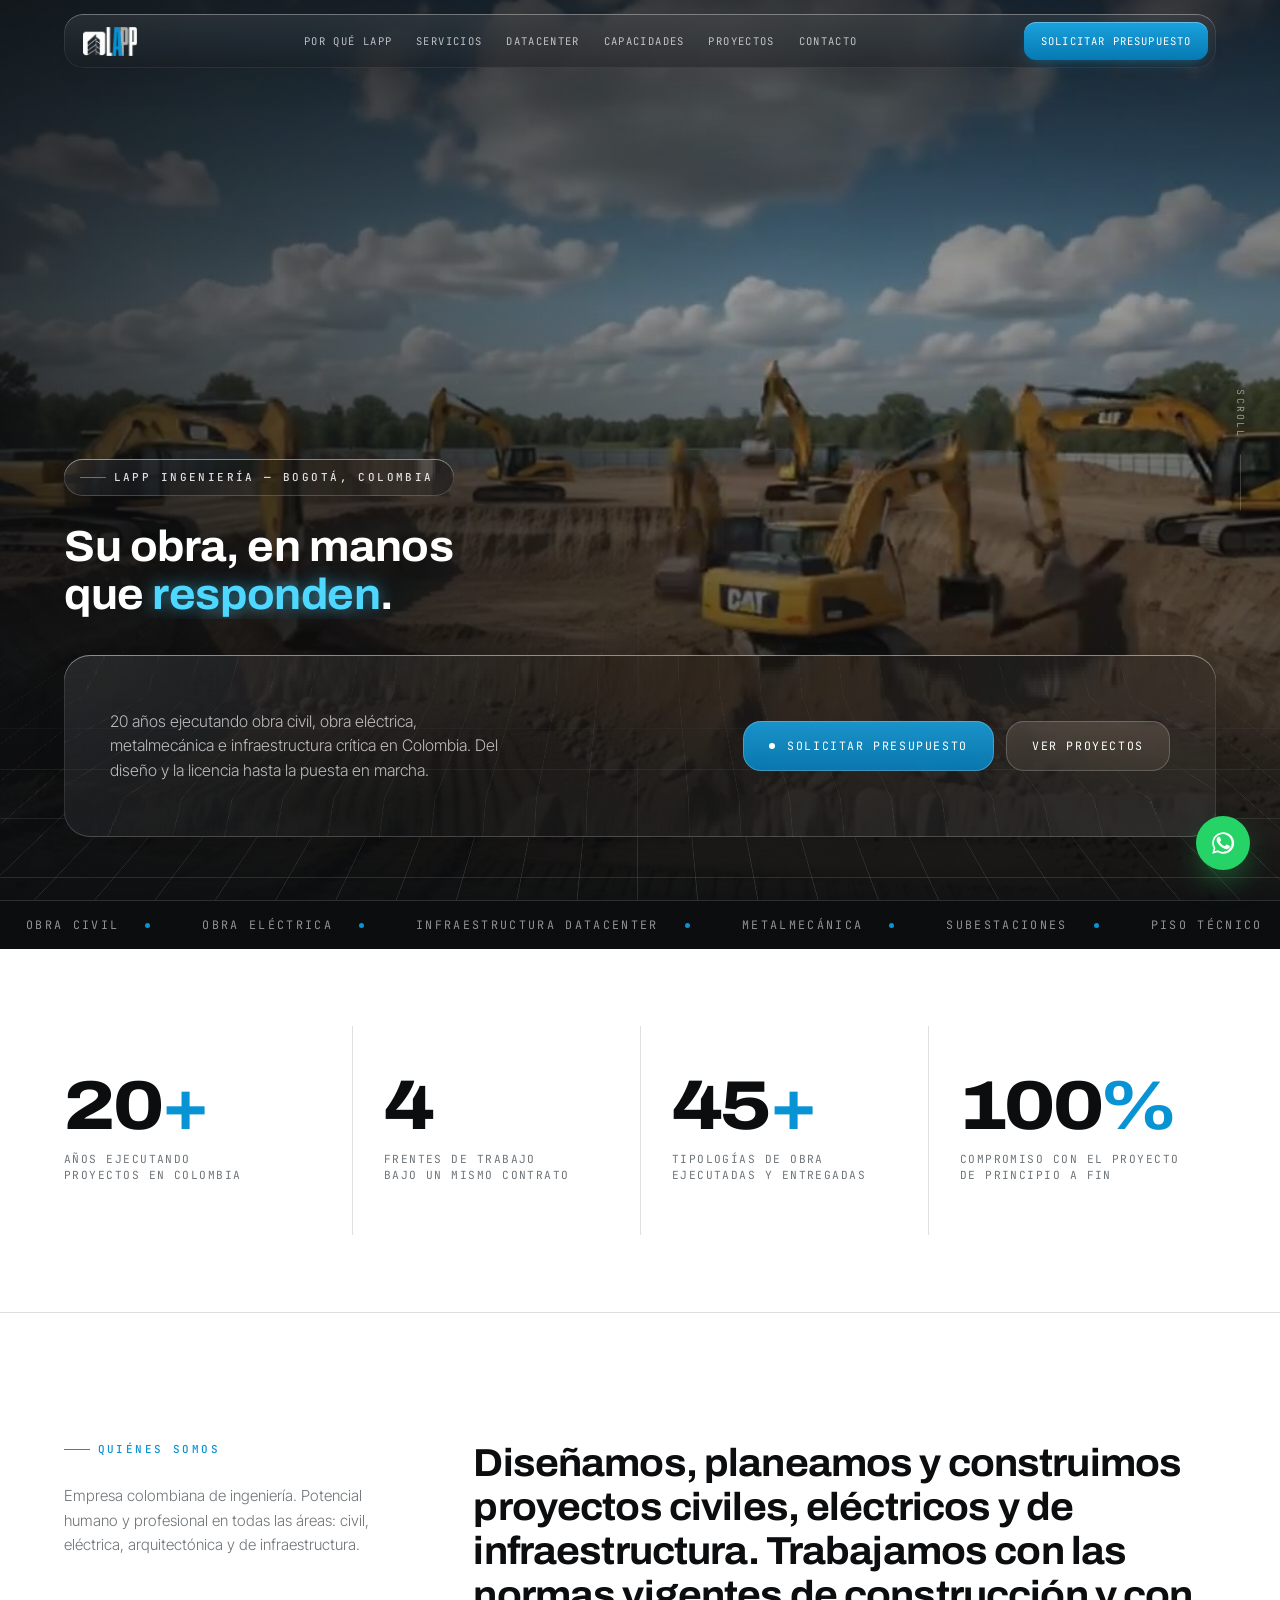
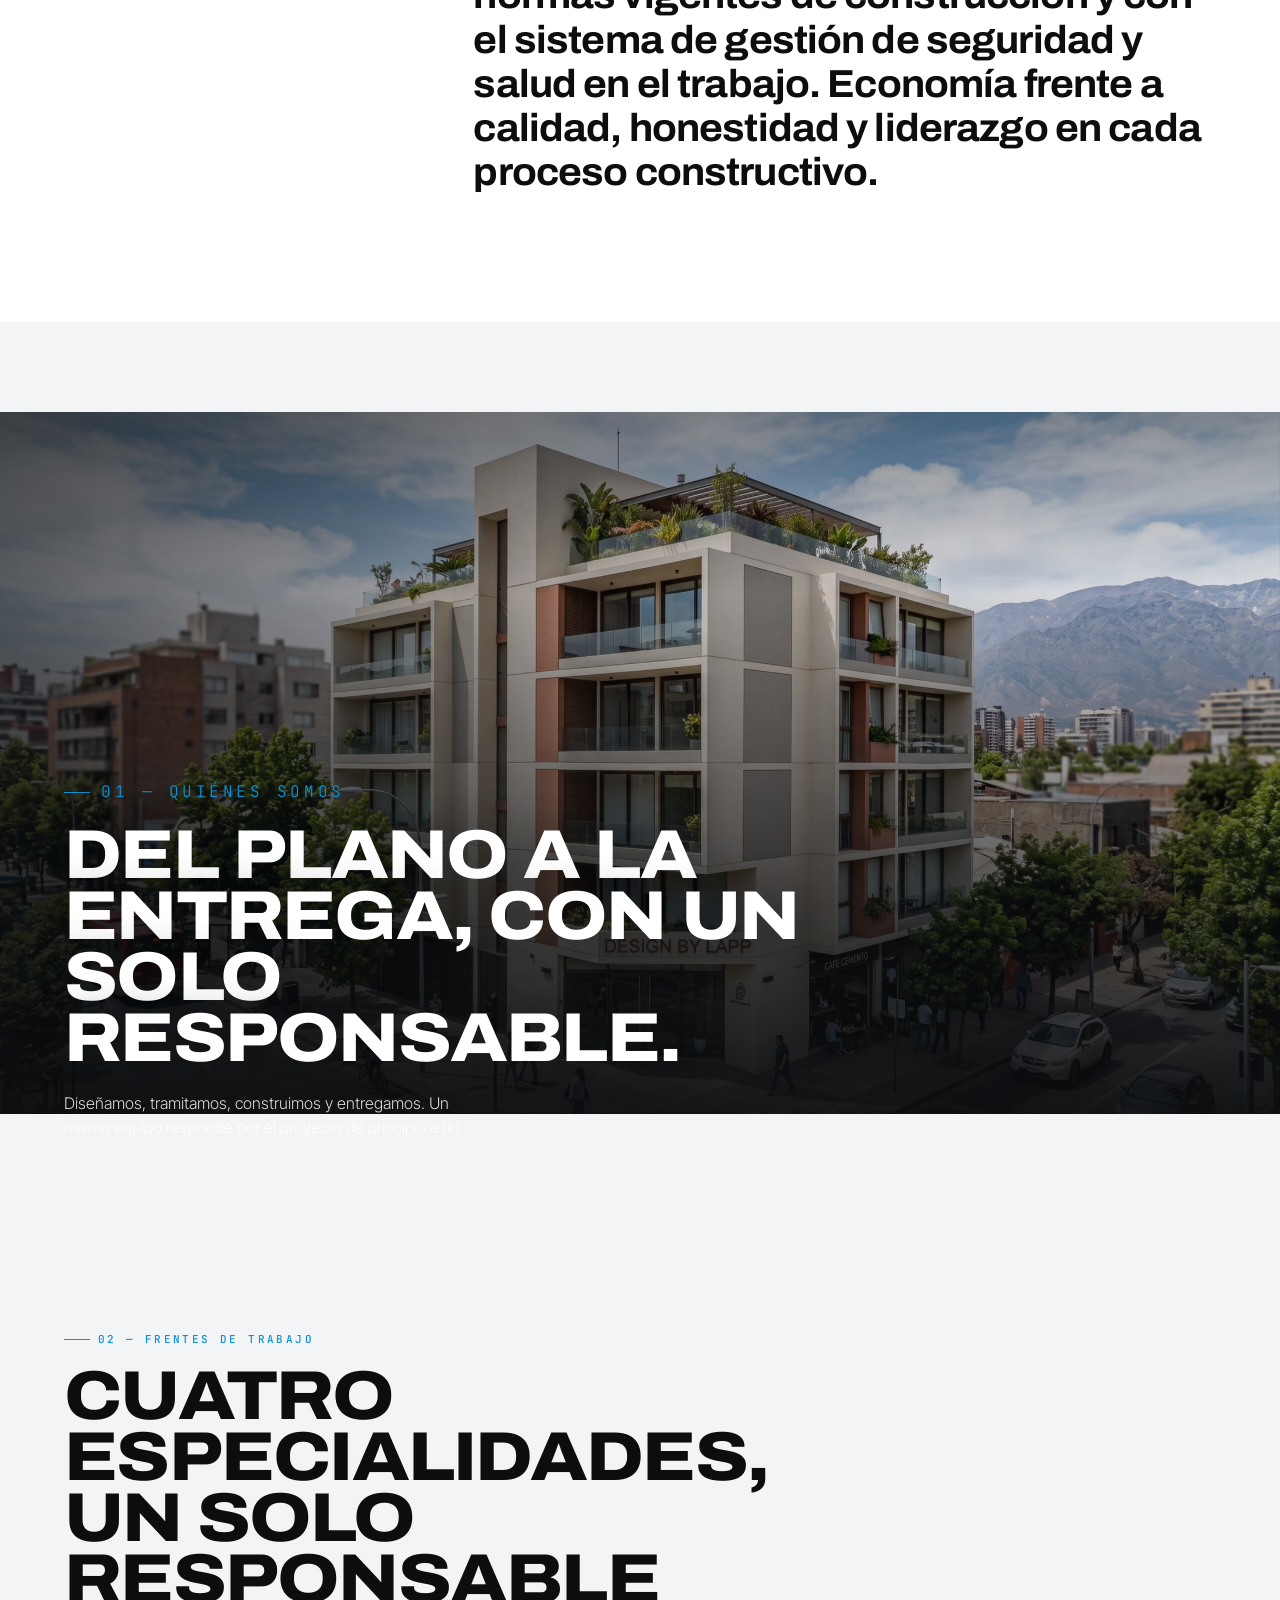
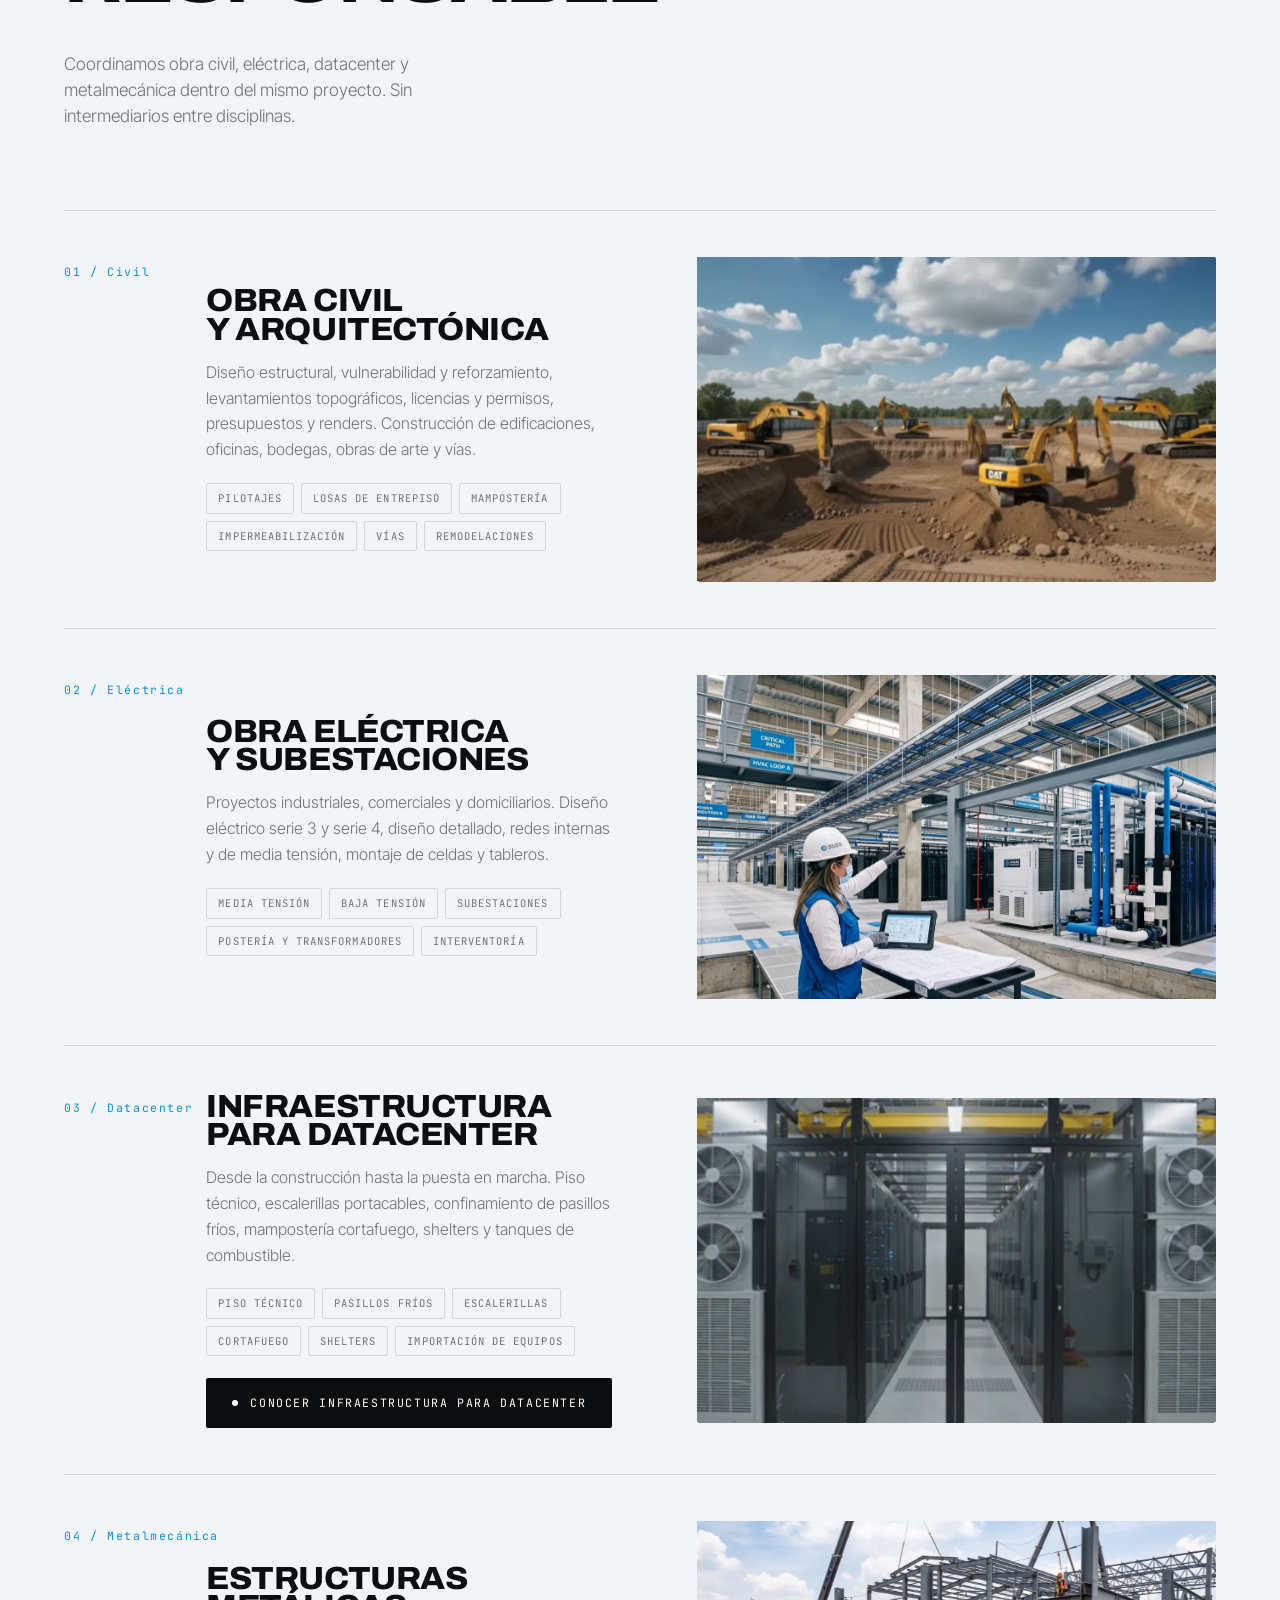
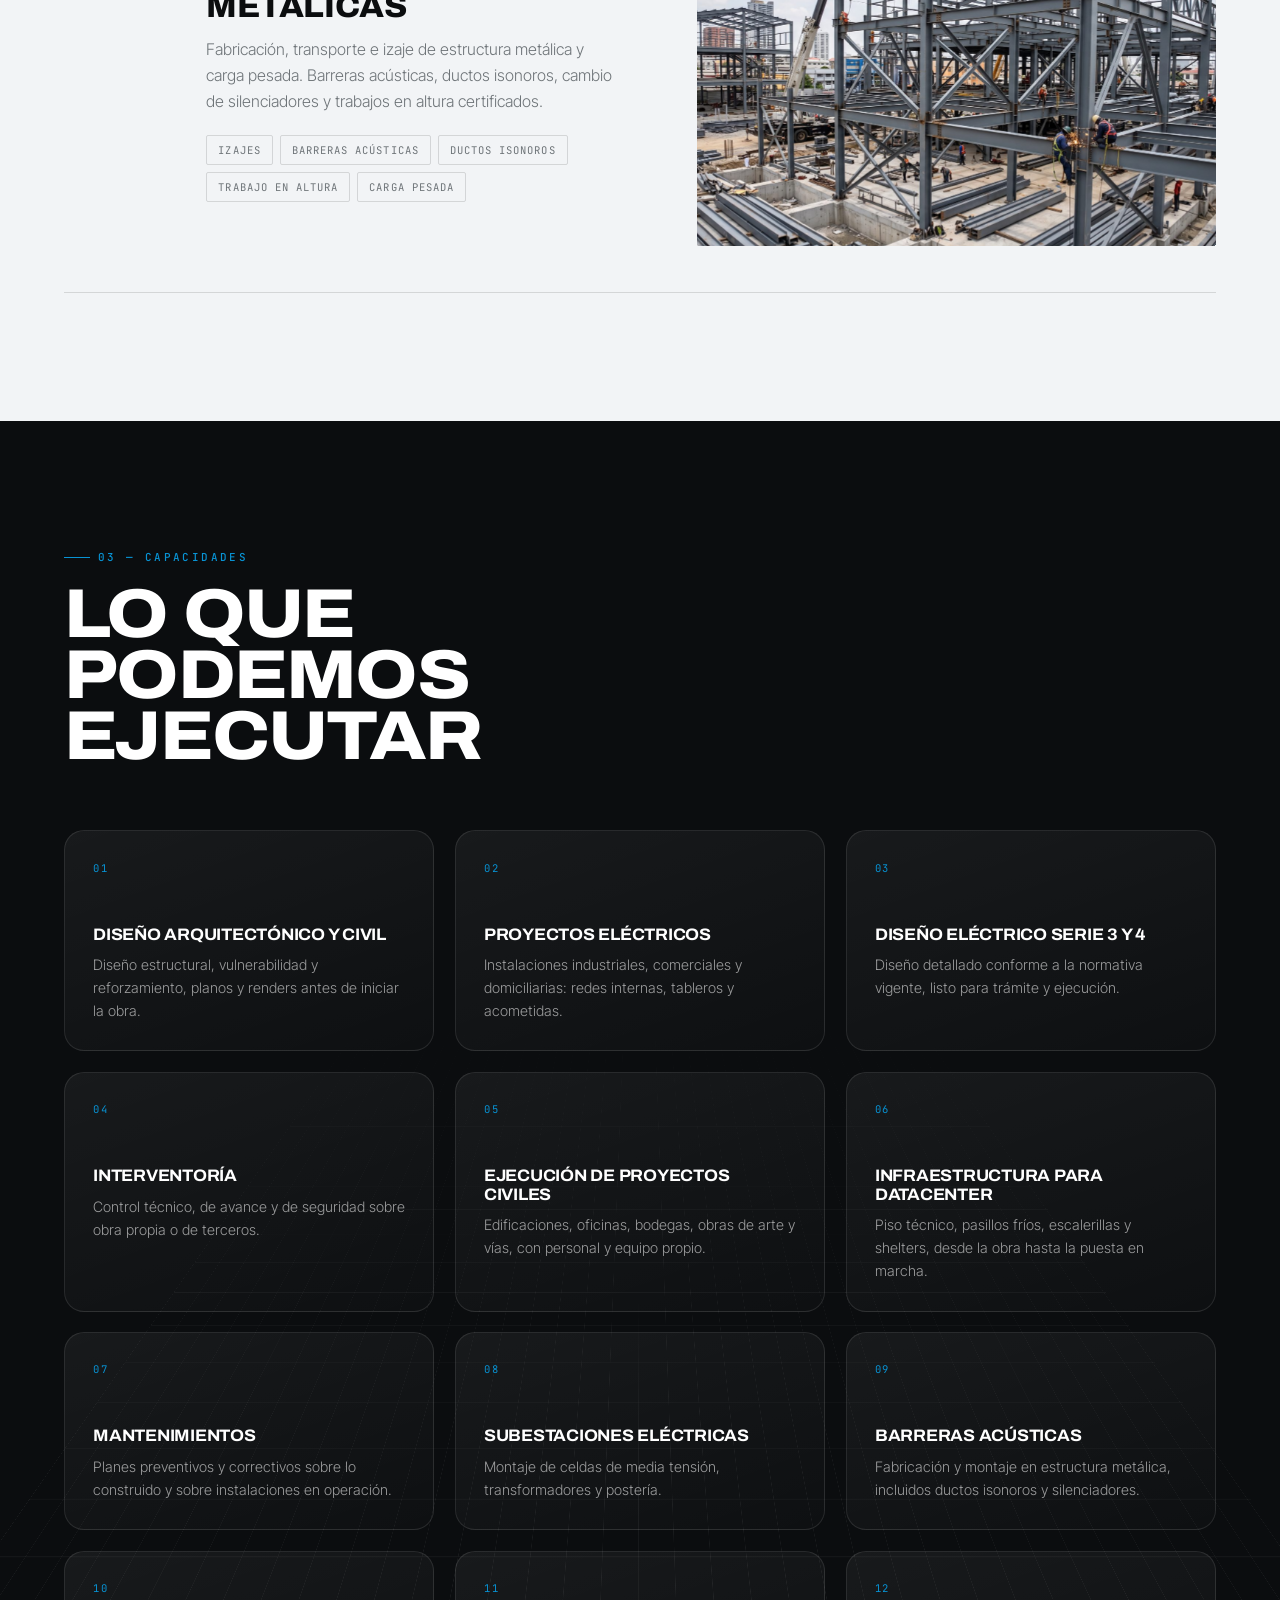
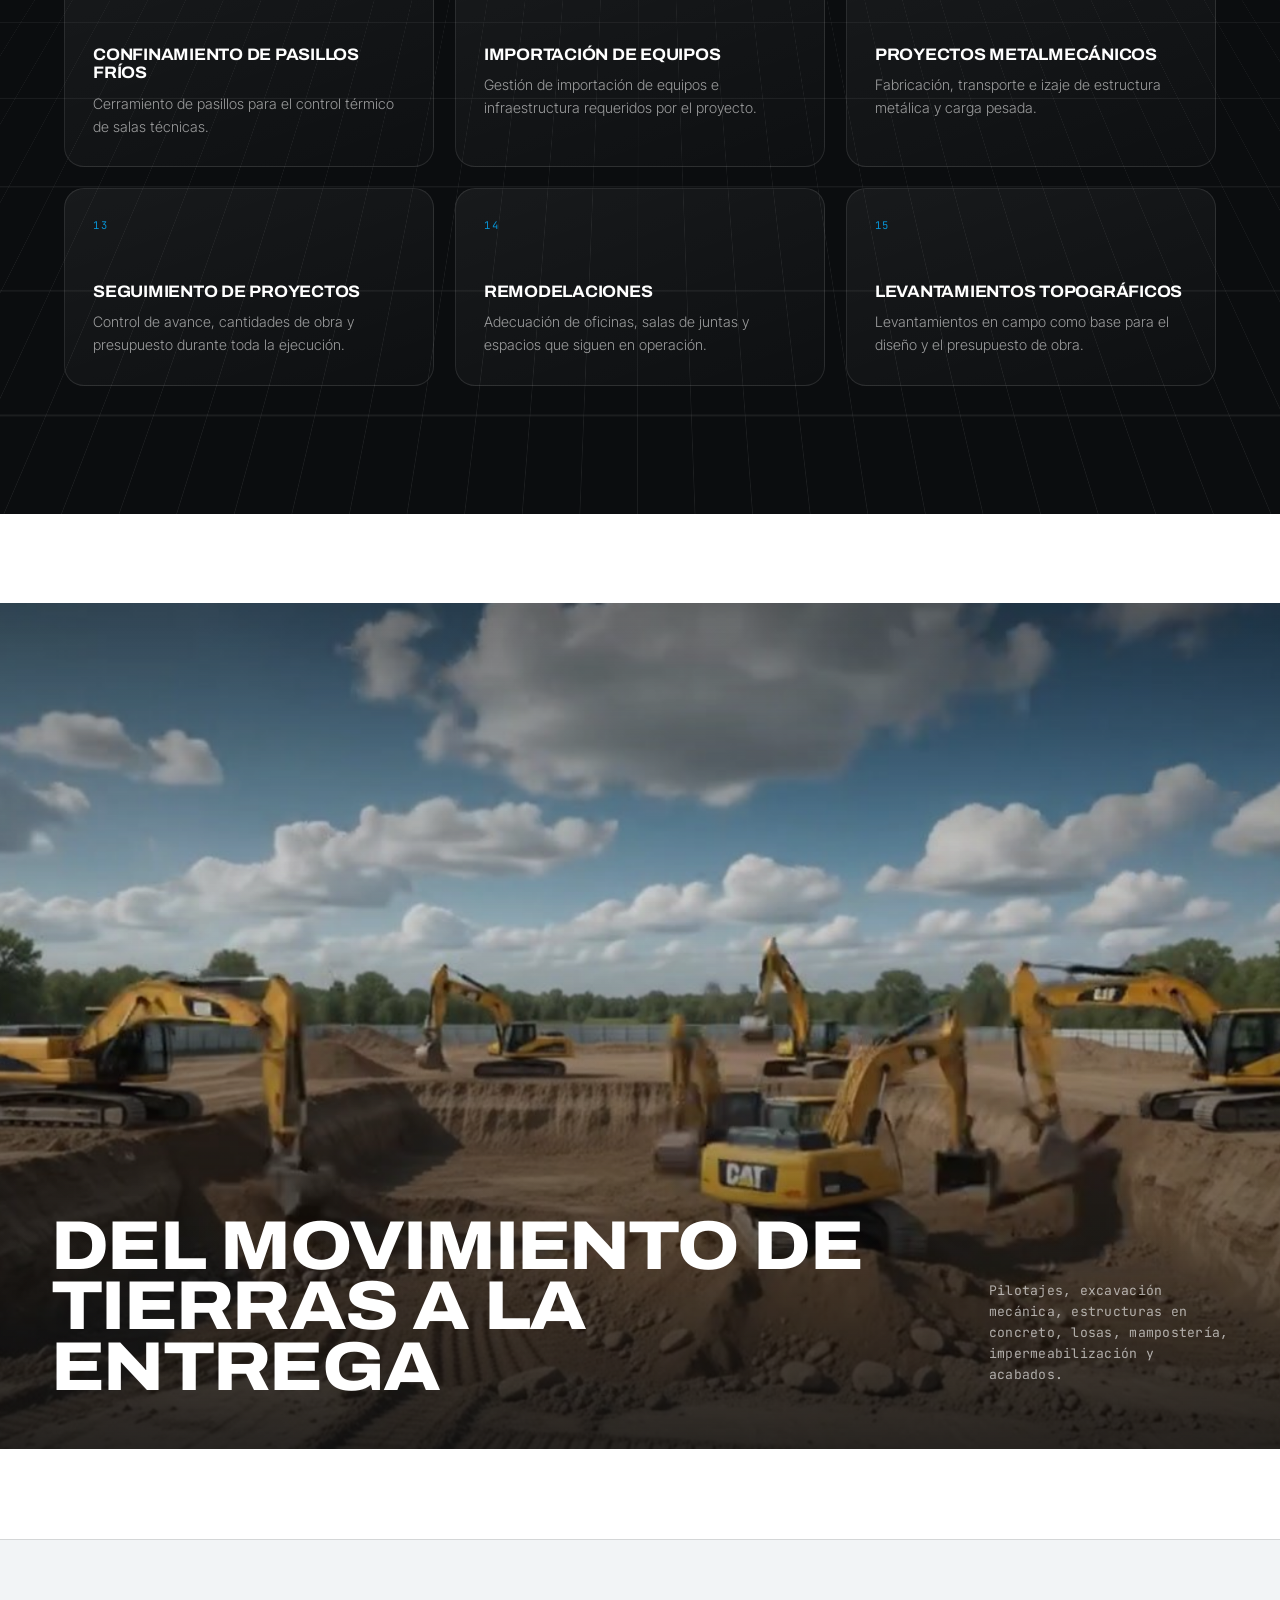
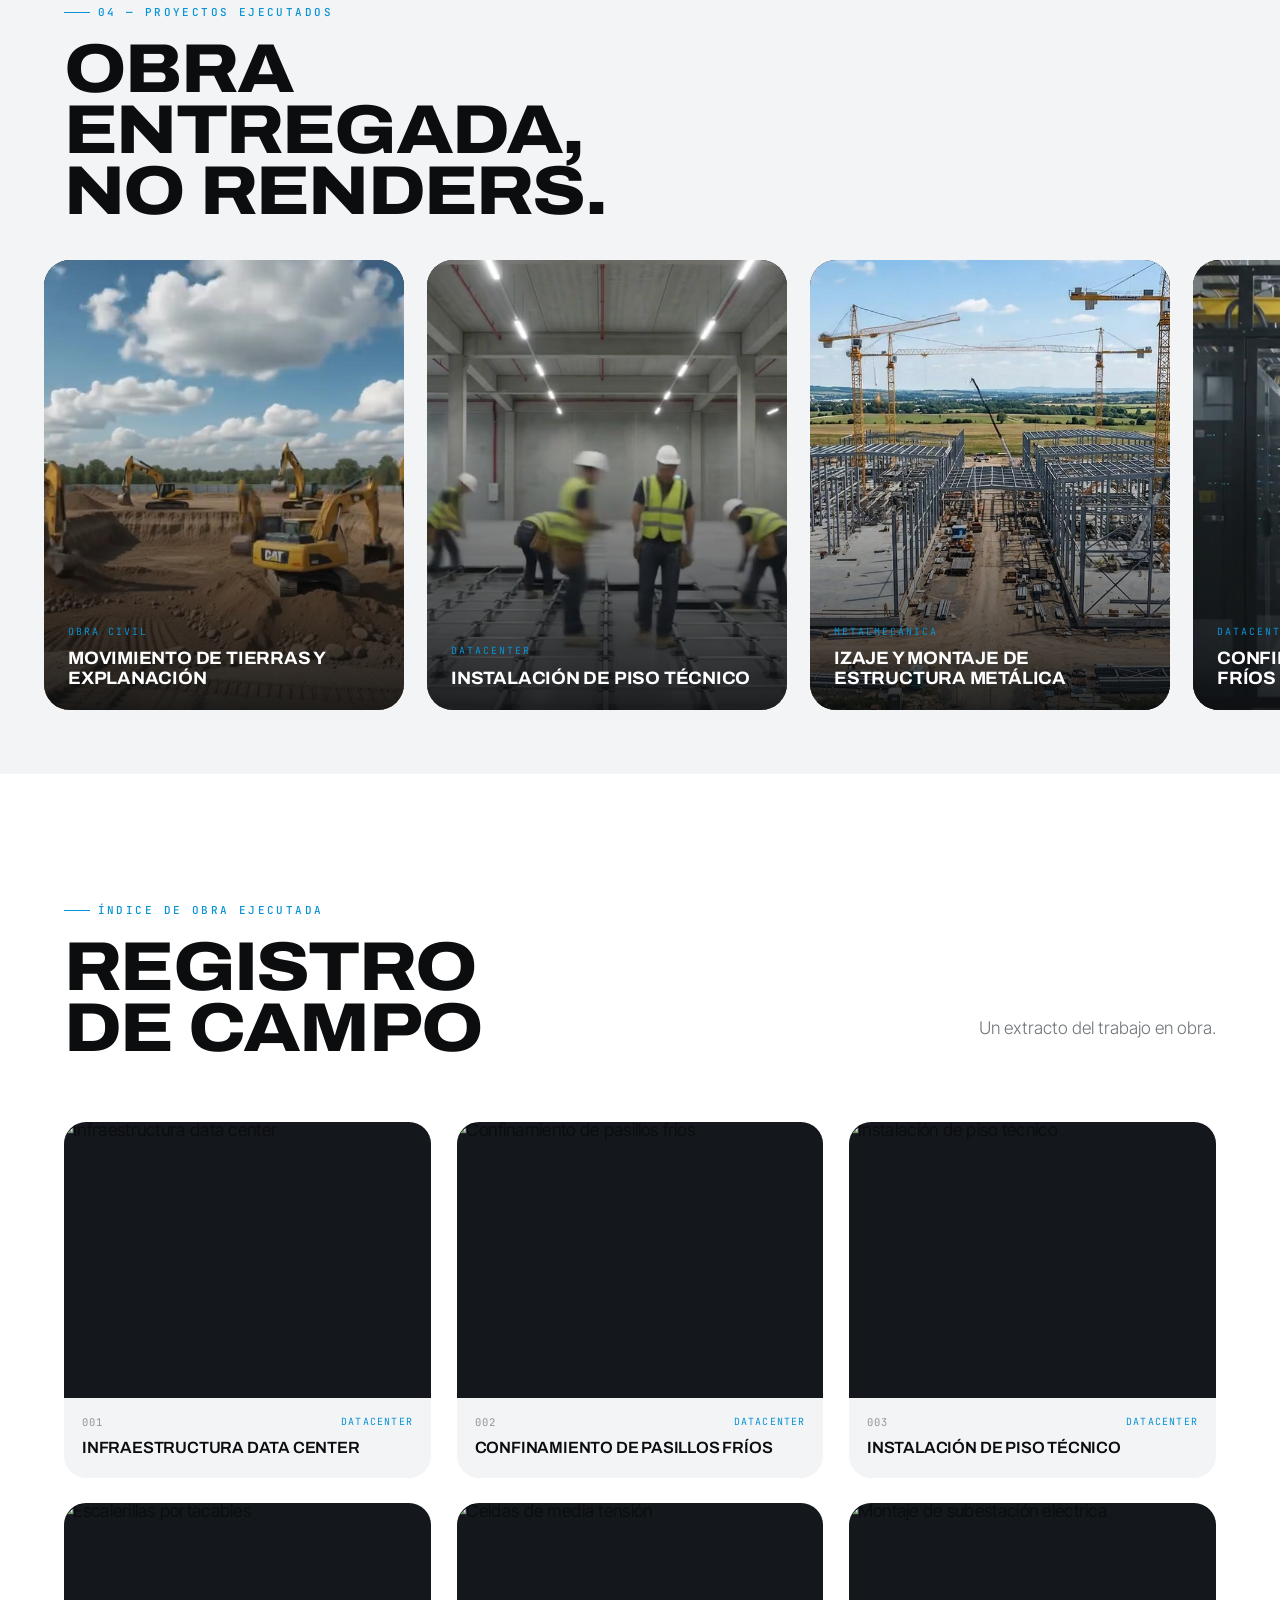
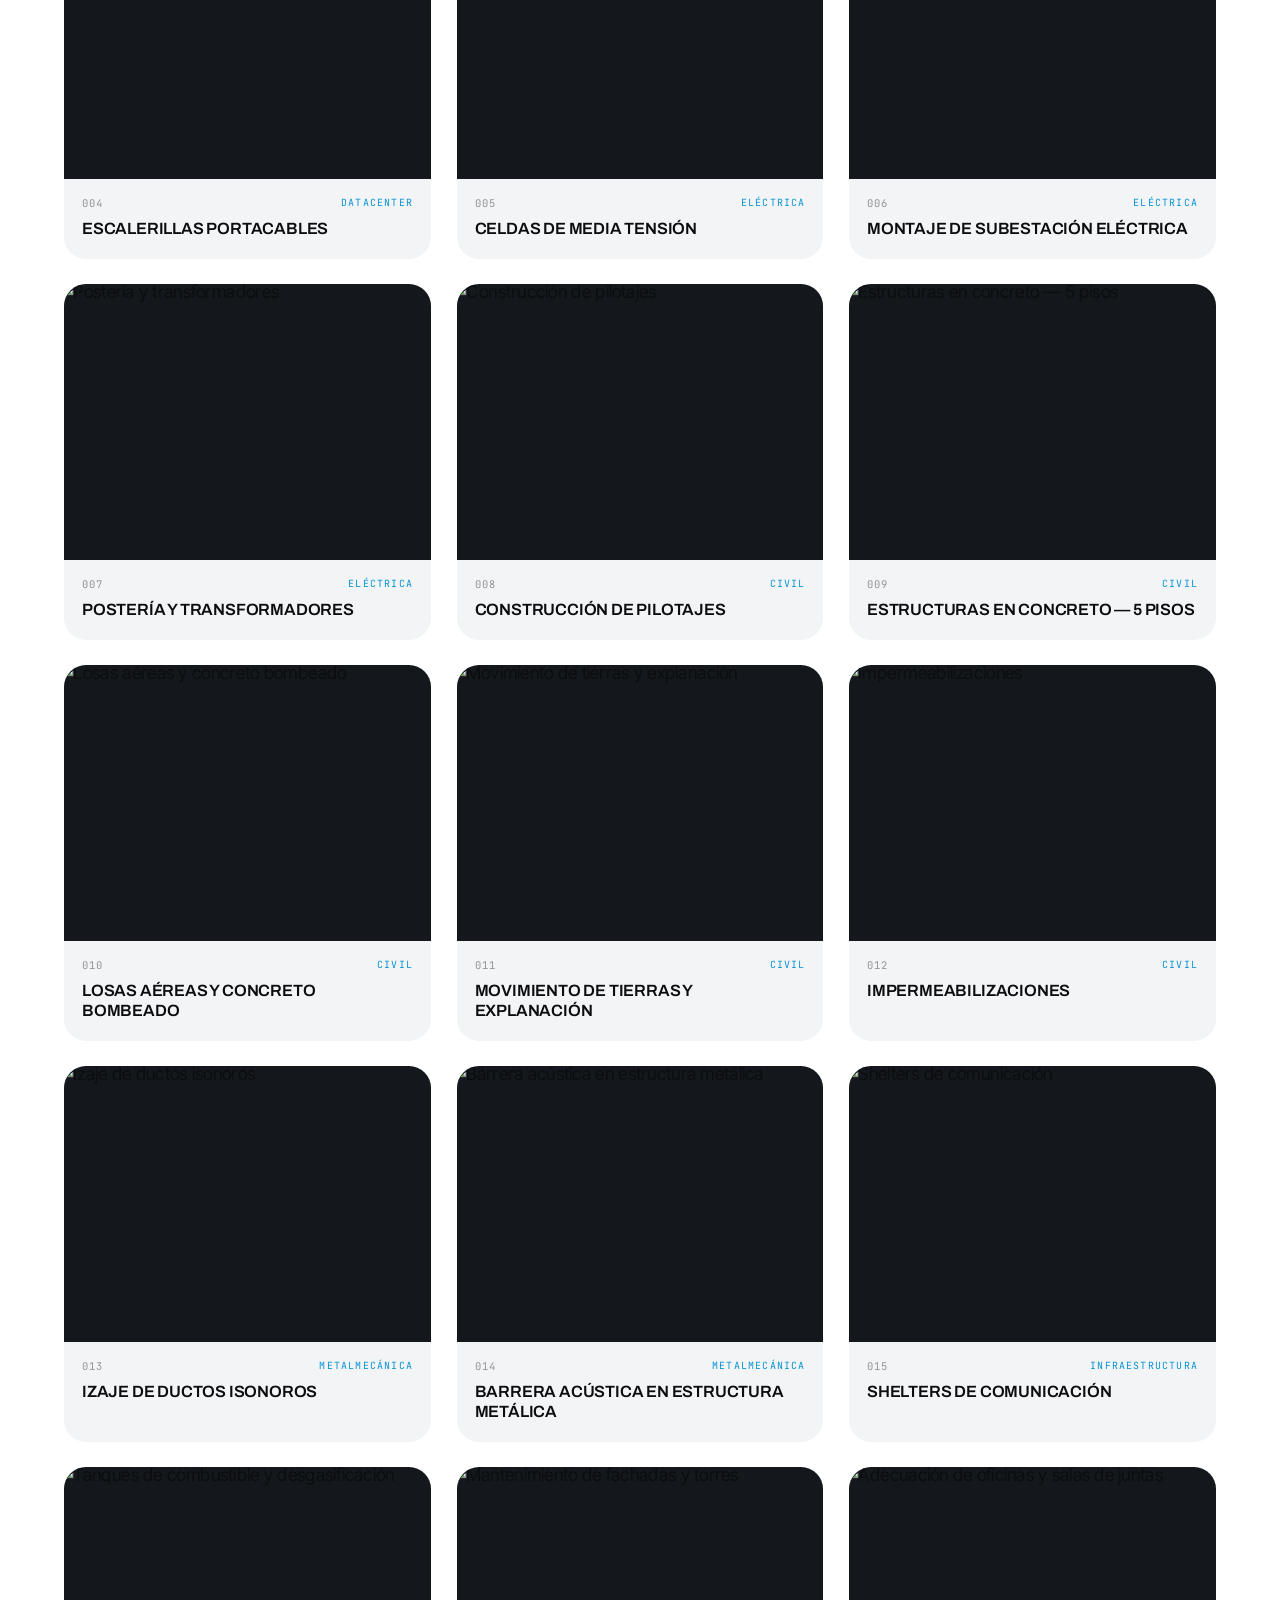
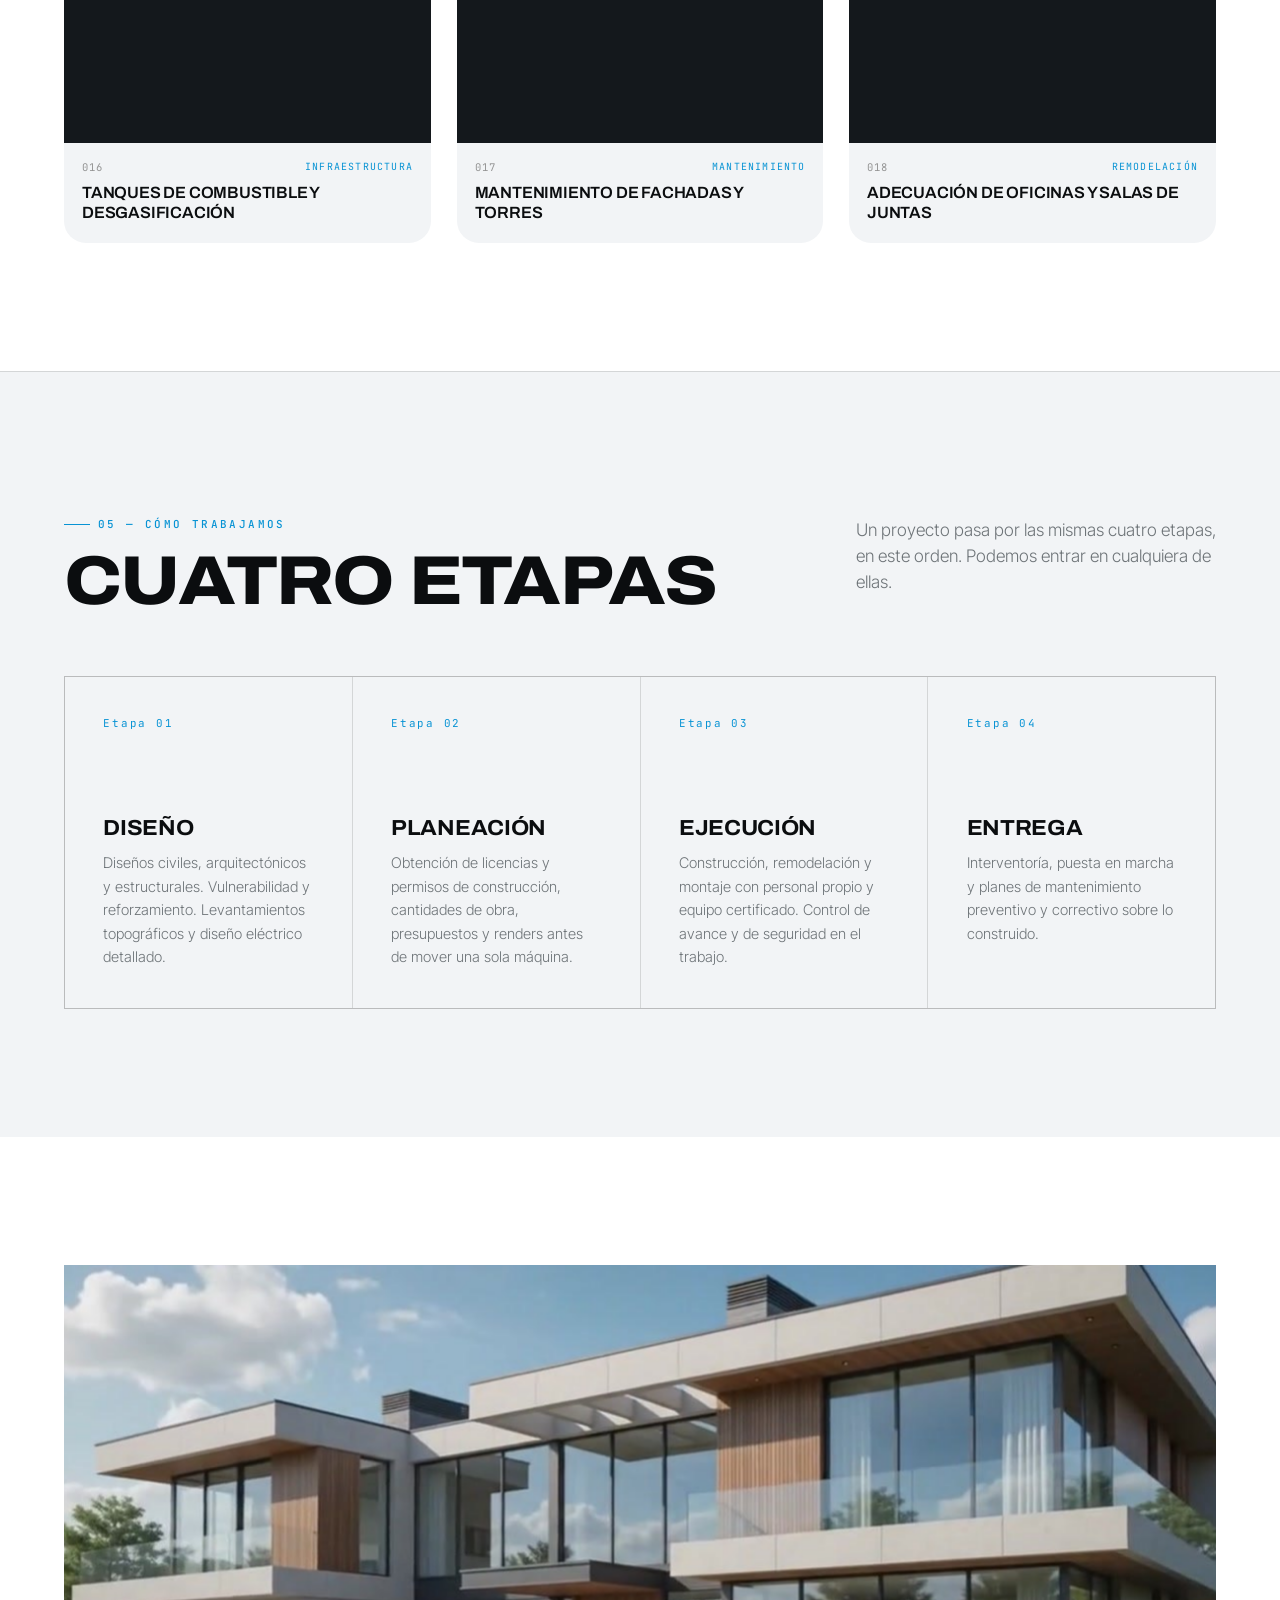
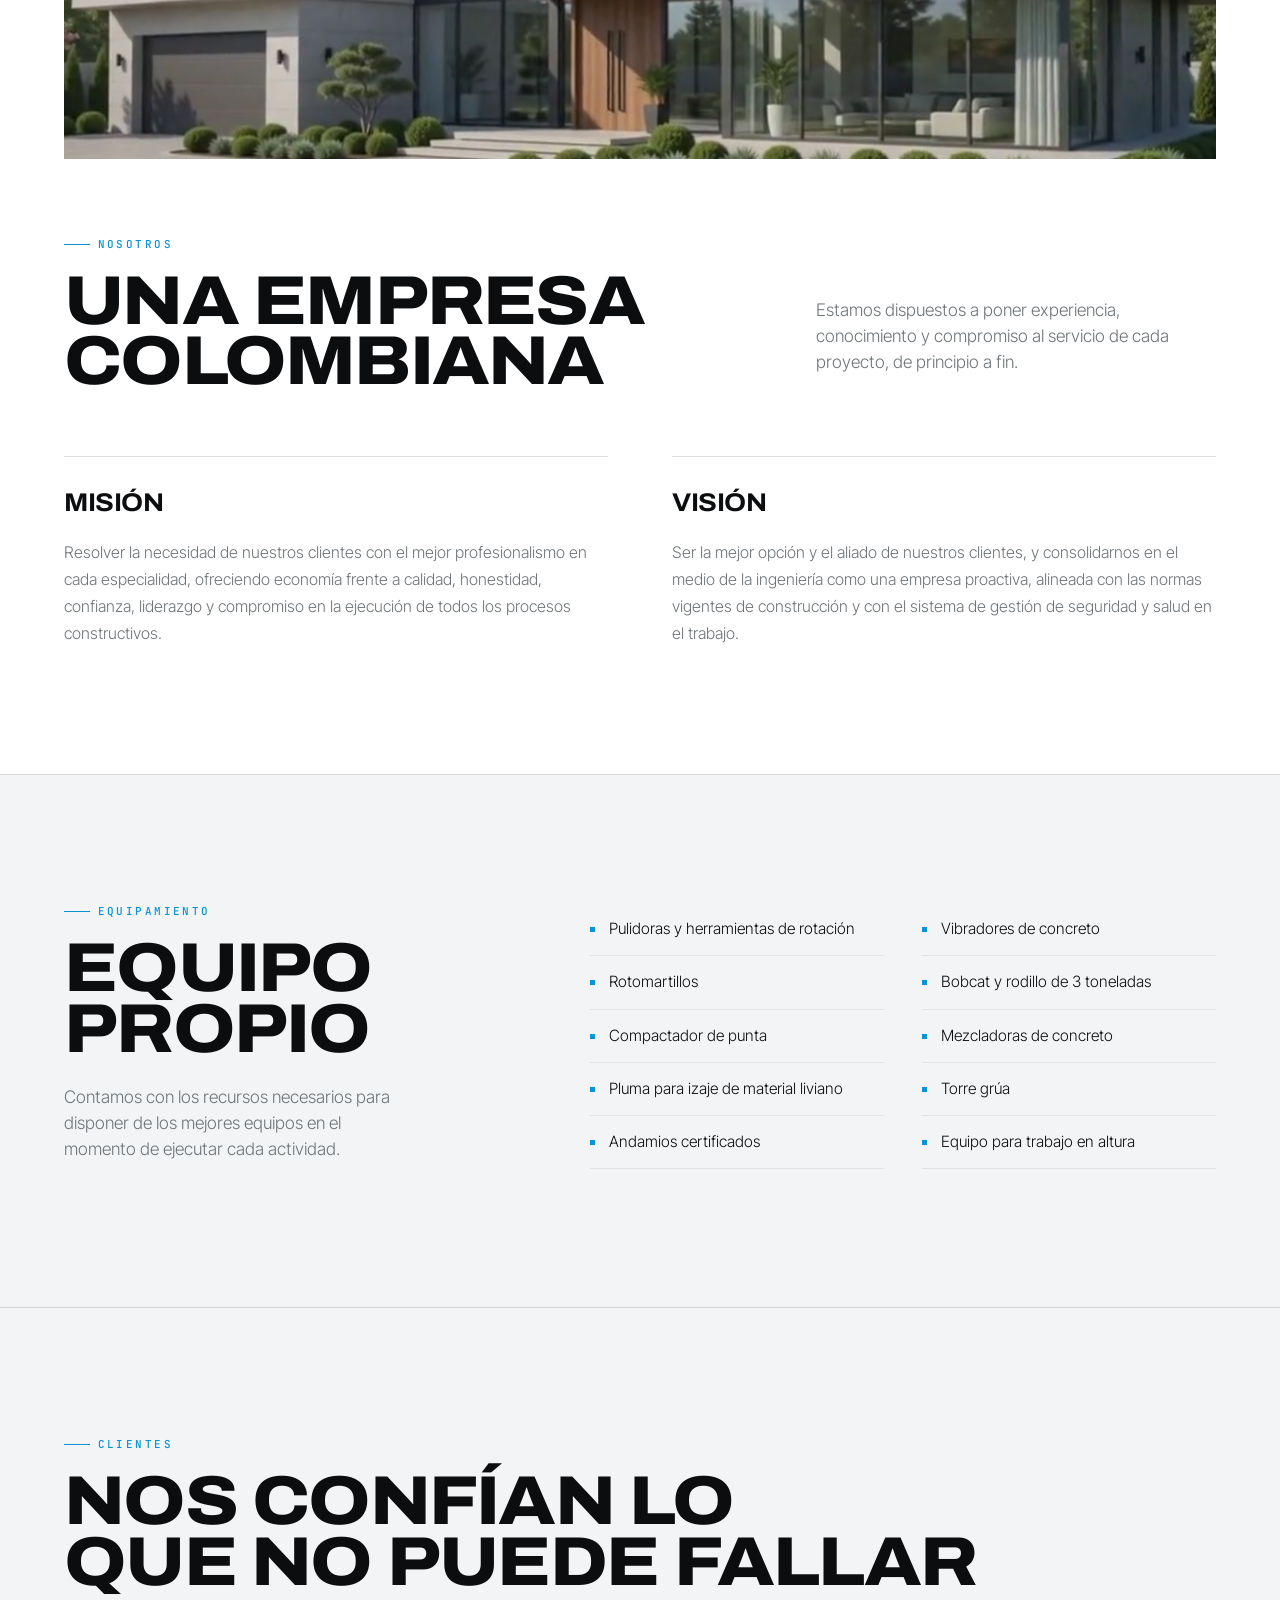
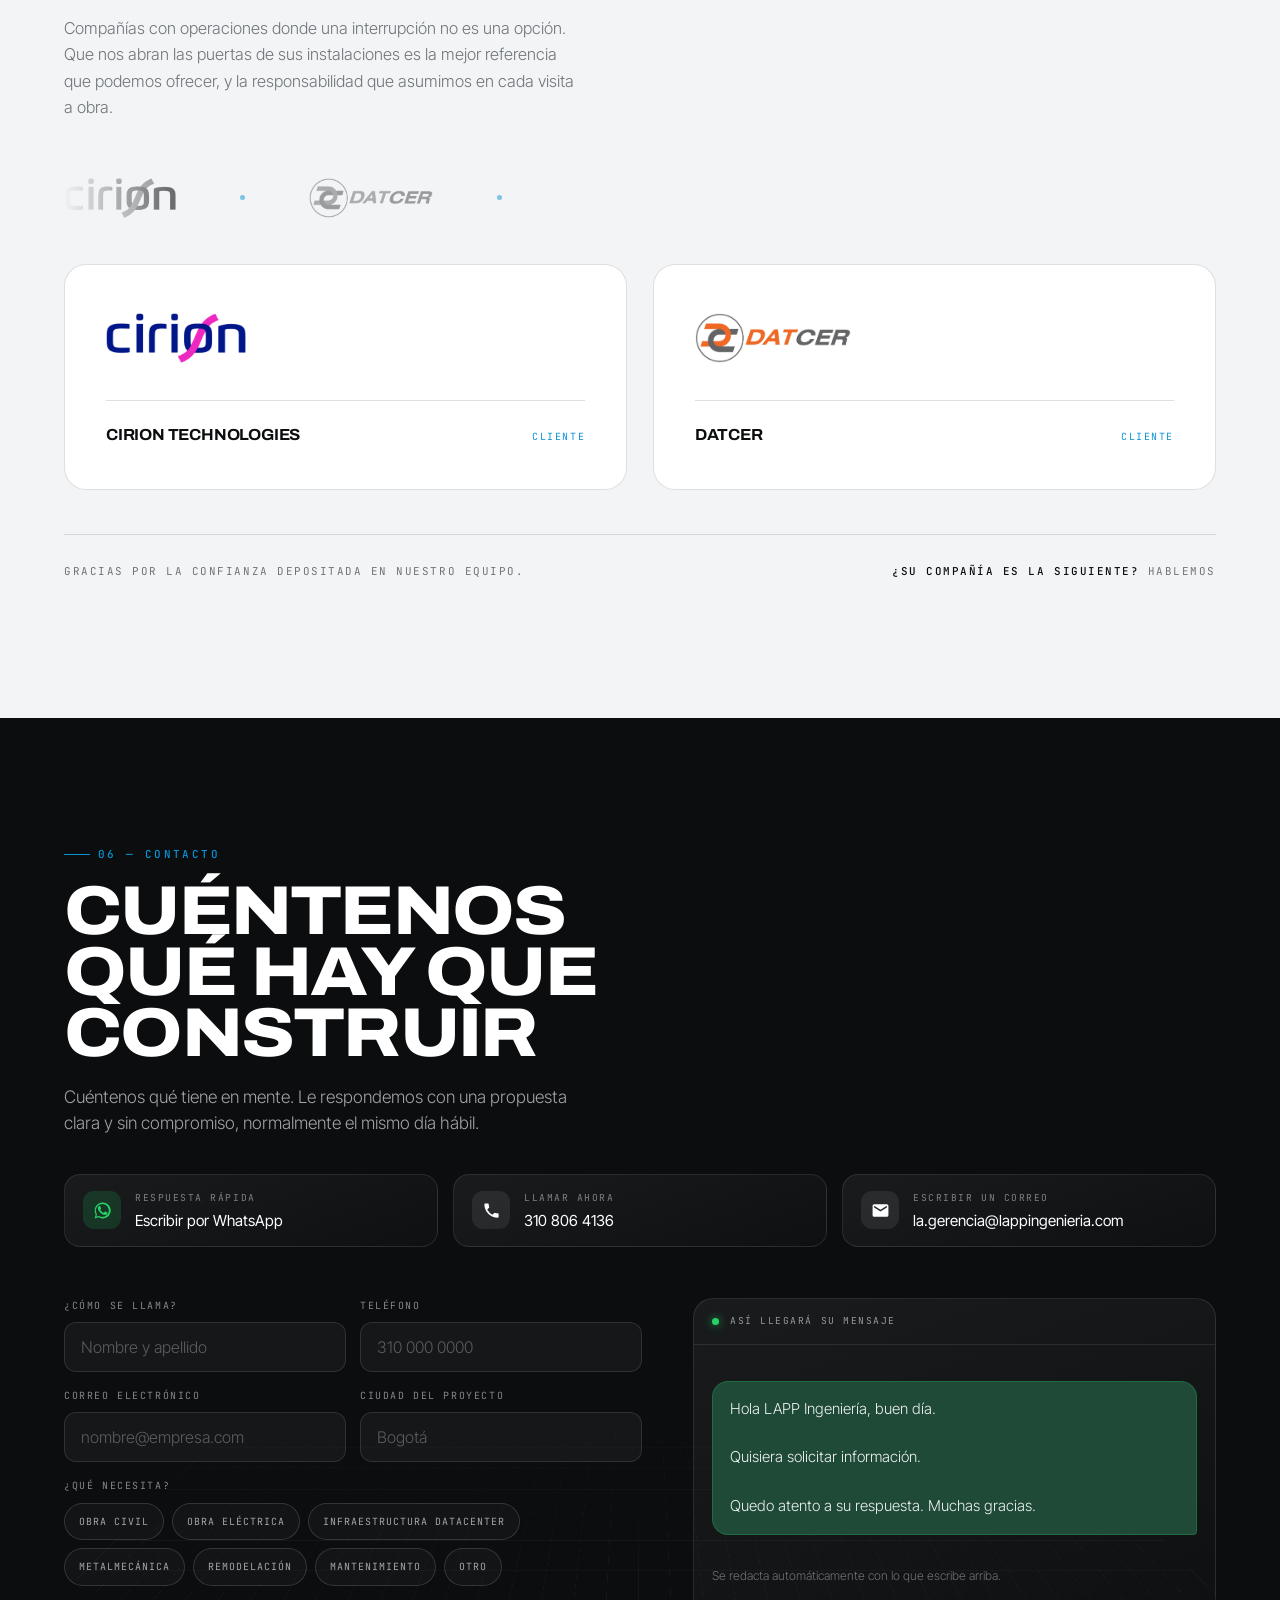
==== index.html @ 58ea36dc "Sitio web LAPP Ingenieria: home, servicios, datacenter, por-que-escogernos y brochure" ====
﻿<!DOCTYPE html>
<html lang="es-CO">
<head>
<meta charset="UTF-8">
<meta name="viewport" content="width=device-width, initial-scale=1.0, viewport-fit=cover">
<title>LAPP Ingeniería — Obra civil, eléctrica e infraestructura para datacenter | Bogotá</title>
<meta name="description" content="20 años ejecutando proyectos de ingeniería civil, eléctrica, metalmecánica e infraestructura para datacenter en Colombia. Del diseño y la licencia hasta la puesta en marcha.">
<meta name="theme-color" content="#0B0D0F">
<meta name="author" content="LAPP Ingeniería S.A.S.">
<meta property="og:title" content="LAPP Ingeniería — Proyectos de ingeniería civil, eléctrica y datacenter">
<meta property="og:description" content="20 años ejecutando obra civil, obra eléctrica, metalmecánica e infraestructura crítica en Colombia. Del plano a la entrega, con un solo responsable.">
<meta property="og:type" content="website">
<meta property="og:locale" content="es_CO">
<meta property="og:image" content="assets/edificacion.jpg">
<meta name="twitter:card" content="summary_large_image">
<link rel="icon" href="assets/logo-lapp.png">
<link rel="apple-touch-icon" href="assets/logo-lapp.png">
<link rel="preconnect" href="https://fonts.googleapis.com">
<link rel="preconnect" href="https://fonts.gstatic.com" crossorigin>
<link href="https://fonts.googleapis.com/css2?family=Archivo:wdth,wght@62..125,400..900&family=Inter+Tight:wght@300;400;500;600&family=JetBrains+Mono:wght@400;500&display=swap" rel="stylesheet">
<link rel="stylesheet" href="assets/site.css">
</head>
<body class="no-js">

<!-- Filtros de refracción para el material Liquid Glass.
     Dos mapas de desplazamiento (uno por eje) doblan el fondo sólo en el borde:
     el centro queda sin distorsión, como el canto biselado de un vidrio real. -->
<svg class="lg-defs" aria-hidden="true" focusable="false" width="0" height="0">
  <defs>
    <filter id="lgLens" x="0%" y="0%" width="100%" height="100%" color-interpolation-filters="sRGB">
      <feImage preserveAspectRatio="none" result="mapX"
        href="data:image/svg+xml,%3Csvg xmlns='http://www.w3.org/2000/svg' width='600' height='200'%3E%3ClinearGradient id='x' x1='0' x2='1' y1='0' y2='0'%3E%3Cstop offset='0' stop-color='rgb(255,0,128)'/%3E%3Cstop offset='.07' stop-color='rgb(128,0,128)'/%3E%3Cstop offset='.93' stop-color='rgb(128,0,128)'/%3E%3Cstop offset='1' stop-color='rgb(0,0,128)'/%3E%3C/linearGradient%3E%3Crect width='600' height='200' fill='url(%23x)'/%3E%3C/svg%3E"/>
      <feImage preserveAspectRatio="none" result="mapY"
        href="data:image/svg+xml,%3Csvg xmlns='http://www.w3.org/2000/svg' width='600' height='200'%3E%3ClinearGradient id='y' x1='0' x2='0' y1='0' y2='1'%3E%3Cstop offset='0' stop-color='rgb(0,255,128)'/%3E%3Cstop offset='.22' stop-color='rgb(0,128,128)'/%3E%3Cstop offset='.78' stop-color='rgb(0,128,128)'/%3E%3Cstop offset='1' stop-color='rgb(0,0,128)'/%3E%3C/linearGradient%3E%3Crect width='600' height='200' fill='url(%23y)'/%3E%3C/svg%3E"/>
      <feDisplacementMap in="SourceGraphic" in2="mapX" scale="58" xChannelSelector="R" yChannelSelector="B" result="dx"/>
      <feDisplacementMap in="dx" in2="mapY" scale="58" xChannelSelector="B" yChannelSelector="G"/>
    </filter>
    <filter id="lgLensPill" x="0%" y="0%" width="100%" height="100%" color-interpolation-filters="sRGB">
      <feImage preserveAspectRatio="none" result="mapX"
        href="data:image/svg+xml,%3Csvg xmlns='http://www.w3.org/2000/svg' width='400' height='100'%3E%3ClinearGradient id='x' x1='0' x2='1' y1='0' y2='0'%3E%3Cstop offset='0' stop-color='rgb(255,0,128)'/%3E%3Cstop offset='.12' stop-color='rgb(128,0,128)'/%3E%3Cstop offset='.88' stop-color='rgb(128,0,128)'/%3E%3Cstop offset='1' stop-color='rgb(0,0,128)'/%3E%3C/linearGradient%3E%3Crect width='400' height='100' fill='url(%23x)'/%3E%3C/svg%3E"/>
      <feImage preserveAspectRatio="none" result="mapY"
        href="data:image/svg+xml,%3Csvg xmlns='http://www.w3.org/2000/svg' width='400' height='100'%3E%3ClinearGradient id='y' x1='0' x2='0' y1='0' y2='1'%3E%3Cstop offset='0' stop-color='rgb(0,255,128)'/%3E%3Cstop offset='.34' stop-color='rgb(0,128,128)'/%3E%3Cstop offset='.66' stop-color='rgb(0,128,128)'/%3E%3Cstop offset='1' stop-color='rgb(0,0,128)'/%3E%3C/linearGradient%3E%3Crect width='400' height='100' fill='url(%23y)'/%3E%3C/svg%3E"/>
      <feDisplacementMap in="SourceGraphic" in2="mapX" scale="26" xChannelSelector="R" yChannelSelector="B" result="dx"/>
      <feDisplacementMap in="dx" in2="mapY" scale="26" xChannelSelector="B" yChannelSelector="G"/>
    </filter>
  </defs>
</svg>

<div class="progress" id="progress"></div>

<!-- ===================== NAV ===================== -->
<header class="nav" id="nav">
  <div class="nav__in">
    <a href="#top" class="nav__logo" aria-label="LAPP Ingeniería — inicio">
      <img class="lgt" src="assets/logo-lapp-blanco.png" alt="LAPP Ingeniería">
      <img class="drk" src="assets/logo-lapp.png" alt="" aria-hidden="true">
    </a>
    <nav class="nav__links" aria-label="Navegación principal">
      <a href="por-que-escogernos.html">Por qué LAPP</a>
      <a href="servicios.html">Servicios</a>
      <a href="datacenter.html">Datacenter</a>
      <a href="#capacidades">Capacidades</a>
      <a href="#proyectos">Proyectos</a>
      <a href="#contacto">Contacto</a>
    </nav>
    <a href="#contacto" class="nav__cta">Solicitar presupuesto</a>
    <button class="nav__burger" id="burger" aria-label="Abrir menú" aria-expanded="false"><span></span><span></span></button>
  </div>
</header>

<div class="menu" id="menu">
  <a href="por-que-escogernos.html"><span>01</span>Por qué LAPP</a>
  <a href="servicios.html"><span>02</span>Servicios</a>
  <a href="datacenter.html"><span>03</span>Datacenter</a>
  <a href="brochure.html"><span>04</span>Brochure</a>
  <a href="#somos"><span>05</span>Nosotros</a>
  <a href="#capacidades"><span>06</span>Capacidades</a>
  <a href="#proyectos"><span>07</span>Proyectos</a>
  <a href="#contacto"><span>08</span>Contacto</a>
  <div class="menu__meta">
    <a href="tel:+576016594373">(601) 659 4373</a>
    <a href="tel:+573108064136">310 806 4136</a>
    <a href="mailto:la.gerencia@lappingenieria.com">la.gerencia@lappingenieria.com</a>
  </div>
</div>

<!-- ===================== HERO ===================== -->
<section class="hero" id="top">
  <div class="hero__media" id="heroMedia">
    <div class="hero__slide is-on">
      <video id="heroVideo" autoplay muted playsinline preload="auto" poster="assets/proy-obra-1.jpg">
        <source src="assets/obra-civil-rescalado.mp4" type="video/mp4">
      </video>
    </div>
    <div class="hero__slide">
      <video muted playsinline preload="none" poster="assets/datacenter-interior.jpg">
        <source src="assets/datacenter-rack.mp4" type="video/mp4">
      </video>
    </div>
    <div class="hero__slide" data-hold="6500">
      <img src="assets/lapp-oficina.jpg" alt="Equipo de LAPP Ingeniería revisando planos en oficina" loading="lazy" decoding="async">
    </div>
    <div class="hero__slide" data-hold="6500">
      <img src="assets/lapp-obra.jpg" alt="Equipo de LAPP Ingeniería coordinando una obra en ejecución" loading="lazy" decoding="async">
    </div>
  </div>
  <div class="hero__scrim"></div>
  <div class="gridplane"><i></i></div>

  <div class="hero__in">
    <div class="hero__badge lg lg--pill lg--lens"><p class="eyebrow">LAPP Ingeniería — Bogotá, Colombia</p></div>
    <h1 class="hero__line hero__rot" id="heroRotator" aria-label="LAPP Ingeniería: un solo responsable, de principio a fin.">
      <span class="hero__phrase is-on" aria-hidden="true">
        <span class="hero__ln"><span class="hero__tx">Su obra, en manos</span></span>
        <span class="hero__ln"><span class="hero__tx">que <em>responden</em>.</span></span>
      </span>
      <span class="hero__phrase" aria-hidden="true">
        <span class="hero__ln"><span class="hero__tx">Infraestructura <em>crítica</em>,</span></span>
        <span class="hero__ln"><span class="hero__tx">sin improvisación.</span></span>
      </span>
      <span class="hero__phrase" aria-hidden="true">
        <span class="hero__ln"><span class="hero__tx">Detrás de cada obra,</span></span>
        <span class="hero__ln"><span class="hero__tx">un <em>equipo</em> completo.</span></span>
      </span>
      <span class="hero__phrase" aria-hidden="true">
        <span class="hero__ln"><span class="hero__tx">Obra <em>entregada</em>,</span></span>
        <span class="hero__ln"><span class="hero__tx">no renders.</span></span>
      </span>
    </h1>
    <div class="hero__bottom lg lg--lens">
      <p class="hero__sub">20 años ejecutando obra civil, obra eléctrica, metalmecánica e infraestructura crítica en Colombia. Del diseño y la licencia hasta la puesta en marcha.</p>
      <div class="hero__acts">
        <a href="#contacto" class="btn btn--fill lg lg--soft"><i></i><span>Solicitar presupuesto</span></a>
        <a href="#proyectos" class="btn btn--ghost lg lg--soft"><span>Ver proyectos</span></a>
      </div>
    </div>
  </div>

  <div class="hero__cue" aria-hidden="true"><span>Scroll</span><span class="rail"><i></i></span></div>
</section>

<div class="ticker" aria-hidden="true">
  <div class="ticker__row" id="tickerRow"></div>
</div>

<!-- ===================== CIFRAS ===================== -->
<section class="section section--tight stats">
  <div class="wrap">
    <div class="stats__grid">
      <div class="stat rv"><div class="stat__n"><span class="count" data-to="20">0</span><em>+</em></div><div class="stat__l">Años ejecutando<br>proyectos en Colombia</div></div>
      <div class="stat rv"><div class="stat__n"><span class="count" data-to="4">0</span></div><div class="stat__l">Frentes de trabajo<br>bajo un mismo contrato</div></div>
      <div class="stat rv"><div class="stat__n"><span class="count" data-to="45">0</span><em>+</em></div><div class="stat__l">Tipologías de obra<br>ejecutadas y entregadas</div></div>
      <div class="stat rv"><div class="stat__n"><span class="count" data-to="100">0</span><em>%</em></div><div class="stat__l">Compromiso con el proyecto<br>de principio a fin</div></div>
    </div>
  </div>
</section>

<!-- ===================== MANIFIESTO ===================== -->
<section class="section manifest">
  <div class="wrap">
    <div class="manifest__grid">
      <div class="manifest__side">
        <p class="eyebrow">Quiénes somos</p>
        <p class="manifest__note">Empresa colombiana de ingeniería. Potencial humano y profesional en todas las áreas: civil, eléctrica, arquitectónica y de infraestructura.</p>
      </div>
      <h2 class="manifest__t" id="manifestText">Diseñamos, planeamos y construimos proyectos civiles, eléctricos y de infraestructura. Trabajamos con las normas vigentes de construcción y con el sistema de gestión de seguridad y salud en el trabajo. Economía frente a calidad, honestidad y liderazgo en cada proceso constructivo.</h2>
    </div>
  </div>
</section>

<!-- ===================== QUIÉNES SOMOS · IMAGEN QUE SE EXPANDE ===================== -->
<section class="somos" id="somos">
  <div class="somos__stage" id="somosStage">
    <div class="somos__frame" id="somosFrame">
      <img src="assets/edificacion.jpg" alt="Edificación diseñada, construida y entregada por LAPP Ingeniería">
      <div class="somos__shade" id="somosShade"></div>
    </div>
    <div class="somos__cap" id="somosCap">
      <p class="eyebrow">01 — Quiénes somos</p>
      <h2 class="display h2">Del plano a la entrega, con un solo responsable.</h2>
      <p>Diseñamos, tramitamos, construimos y entregamos. Un mismo equipo responde por el proyecto de principio a fin.</p>
    </div>
  </div>
</section>

<!-- ===================== FRENTES ===================== -->
<section class="section fronts" id="frentes">
  <div class="wrap">
    <div class="fronts__head">
      <div>
        <p class="eyebrow rv">02 — Frentes de trabajo</p>
        <h2 class="display h2 rv" style="margin-top:18px;max-width:16ch">Cuatro especialidades,<br>un solo responsable</h2>
      </div>
      <p class="lead rv" style="max-width:38ch">Coordinamos obra civil, eléctrica, datacenter y metalmecánica dentro del mismo proyecto. Sin intermediarios entre disciplinas.</p>
    </div>

    <article class="front rv">
      <div class="front__k">01 / Civil</div>
      <div>
        <h3 class="display h3 front__t">Obra civil<br>y arquitectónica</h3>
        <p class="front__d">Diseño estructural, vulnerabilidad y reforzamiento, levantamientos topográficos, licencias y permisos, presupuestos y renders. Construcción de edificaciones, oficinas, bodegas, obras de arte y vías.</p>
        <div class="front__tags"><b>Pilotajes</b><b>Losas de entrepiso</b><b>Mampostería</b><b>Impermeabilización</b><b>Vías</b><b>Remodelaciones</b></div>
      </div>
      <div class="front__img">
        <video class="js-inview" muted loop playsinline preload="none" poster="assets/proy-obra-1.jpg" aria-label="Vivienda construida y entregada por LAPP Ingeniería">
          <source src="assets/casa-lujosa.mp4" type="video/mp4">
        </video>
      </div>
    </article>

    <article class="front rv">
      <div class="front__k">02 / Eléctrica</div>
      <div>
        <h3 class="display h3 front__t">Obra eléctrica<br>y subestaciones</h3>
        <p class="front__d">Proyectos industriales, comerciales y domiciliarios. Diseño eléctrico serie 3 y serie 4, diseño detallado, redes internas y de media tensión, montaje de celdas y tableros.</p>
        <div class="front__tags"><b>Media tensión</b><b>Baja tensión</b><b>Subestaciones</b><b>Postería y transformadores</b><b>Interventoría</b></div>
      </div>
      <div class="front__img"><img src="https://www.lappingenieria.com/wp-content/uploads/elementor/thumbs/CELDAS-DE-MEDIA-TENSION-1-q5lsv0mbdctsq0m2ej2u1yxjcy05f7ym5nvpzdxc4c.jpeg" onerror="this.onerror=null;this.src='assets/datacenter-interior.jpg'" alt="Montaje de celdas de media tensión" loading="lazy" decoding="async"></div>
    </article>

    <article class="front rv">
      <div class="front__k">03 / Datacenter</div>
      <div>
        <h3 class="display h3 front__t">Infraestructura<br>para datacenter</h3>
        <p class="front__d">Desde la construcción hasta la puesta en marcha. Piso técnico, escalerillas portacables, confinamiento de pasillos fríos, mampostería cortafuego, shelters y tanques de combustible.</p>
        <div class="front__tags"><b>Piso técnico</b><b>Pasillos fríos</b><b>Escalerillas</b><b>Cortafuego</b><b>Shelters</b><b>Importación de equipos</b></div>
        <div style="margin-top:22px"><a href="datacenter.html" class="btn btn--dark"><i></i>Conocer infraestructura para datacenter</a></div>
      </div>
      <div class="front__img">
        <video class="js-inview" muted loop playsinline preload="none" poster="assets/proy-sala-2.jpg" aria-label="Construcción de infraestructura para datacenter">
          <source src="assets/datacenter-infraestructura.mp4" type="video/mp4">
        </video>
      </div>
    </article>

    <article class="front rv">
      <div class="front__k">04 / Metalmecánica</div>
      <div>
        <h3 class="display h3 front__t">Estructuras<br>metálicas</h3>
        <p class="front__d">Fabricación, transporte e izaje de estructura metálica y carga pesada. Barreras acústicas, ductos isonoros, cambio de silenciadores y trabajos en altura certificados.</p>
        <div class="front__tags"><b>Izajes</b><b>Barreras acústicas</b><b>Ductos isonoros</b><b>Trabajo en altura</b><b>Carga pesada</b></div>
      </div>
      <div class="front__img"><img src="assets/infraestructura-metalica.jpg" alt="Izaje y montaje de estructura metálica en obra" loading="lazy" decoding="async"></div>
    </article>
  </div>
</section>

<!-- ===================== CAPACIDADES ===================== -->
<section class="section caps on-dark" id="capacidades">
  <div class="gridplane"><i></i></div>
  <div class="wrap caps__in">
    <div class="caps__head">
      <p class="eyebrow rv">03 — Capacidades</p>
      <h2 class="display h2 rv" style="margin-top:18px">Lo que podemos<br>ejecutar</h2>
    </div>
    <div class="caps__grid" id="capsList">
      <article class="capcard"><span class="capcard__k">01</span><h3 class="capcard__t">Diseño arquitectónico y civil</h3><p class="capcard__d">Diseño estructural, vulnerabilidad y reforzamiento, planos y renders antes de iniciar la obra.</p></article>
      <article class="capcard"><span class="capcard__k">02</span><h3 class="capcard__t">Proyectos eléctricos</h3><p class="capcard__d">Instalaciones industriales, comerciales y domiciliarias: redes internas, tableros y acometidas.</p></article>
      <article class="capcard"><span class="capcard__k">03</span><h3 class="capcard__t">Diseño eléctrico serie 3 y 4</h3><p class="capcard__d">Diseño detallado conforme a la normativa vigente, listo para trámite y ejecución.</p></article>
      <article class="capcard"><span class="capcard__k">04</span><h3 class="capcard__t">Interventoría</h3><p class="capcard__d">Control técnico, de avance y de seguridad sobre obra propia o de terceros.</p></article>
      <article class="capcard"><span class="capcard__k">05</span><h3 class="capcard__t">Ejecución de proyectos civiles</h3><p class="capcard__d">Edificaciones, oficinas, bodegas, obras de arte y vías, con personal y equipo propio.</p></article>
      <article class="capcard"><span class="capcard__k">06</span><h3 class="capcard__t">Infraestructura para datacenter</h3><p class="capcard__d">Piso técnico, pasillos fríos, escalerillas y shelters, desde la obra hasta la puesta en marcha.</p></article>
      <article class="capcard"><span class="capcard__k">07</span><h3 class="capcard__t">Mantenimientos</h3><p class="capcard__d">Planes preventivos y correctivos sobre lo construido y sobre instalaciones en operación.</p></article>
      <article class="capcard"><span class="capcard__k">08</span><h3 class="capcard__t">Subestaciones eléctricas</h3><p class="capcard__d">Montaje de celdas de media tensión, transformadores y postería.</p></article>
      <article class="capcard"><span class="capcard__k">09</span><h3 class="capcard__t">Barreras acústicas</h3><p class="capcard__d">Fabricación y montaje en estructura metálica, incluidos ductos isonoros y silenciadores.</p></article>
      <article class="capcard"><span class="capcard__k">10</span><h3 class="capcard__t">Confinamiento de pasillos fríos</h3><p class="capcard__d">Cerramiento de pasillos para el control térmico de salas técnicas.</p></article>
      <article class="capcard"><span class="capcard__k">11</span><h3 class="capcard__t">Importación de equipos</h3><p class="capcard__d">Gestión de importación de equipos e infraestructura requeridos por el proyecto.</p></article>
      <article class="capcard"><span class="capcard__k">12</span><h3 class="capcard__t">Proyectos metalmecánicos</h3><p class="capcard__d">Fabricación, transporte e izaje de estructura metálica y carga pesada.</p></article>
      <article class="capcard"><span class="capcard__k">13</span><h3 class="capcard__t">Seguimiento de proyectos</h3><p class="capcard__d">Control de avance, cantidades de obra y presupuesto durante toda la ejecución.</p></article>
      <article class="capcard"><span class="capcard__k">14</span><h3 class="capcard__t">Remodelaciones</h3><p class="capcard__d">Adecuación de oficinas, salas de juntas y espacios que siguen en operación.</p></article>
      <article class="capcard"><span class="capcard__k">15</span><h3 class="capcard__t">Levantamientos topográficos</h3><p class="capcard__d">Levantamientos en campo como base para el diseño y el presupuesto de obra.</p></article>
    </div>
  </div>
</section>

<!-- ===================== MEDIA EXPANSIVA — OBRA CIVIL ===================== -->
<section class="expand" id="obra">
  <div class="expand__frame" id="expandFrame">
    <video id="obraVideo" class="js-inview" muted loop playsinline preload="none" poster="assets/proy-obra-1.jpg" aria-label="Obra civil en ejecución">
      <source src="assets/casa-lujosa.mp4" type="video/mp4">
    </video>
    <div class="expand__cap">
      <h2 class="display h2">Del movimiento de tierras a la entrega</h2>
      <p class="mono">Pilotajes, excavación mecánica, estructuras en concreto, losas, mampostería, impermeabilización y acabados.</p>
    </div>
  </div>
</section>

<!-- ===================== PROYECTOS · CARRUSEL HORIZONTAL ===================== -->
<section class="section pj" id="proyectos">
  <div class="wrap pj__head">
    <p class="eyebrow rv">04 — Proyectos ejecutados</p>
    <h2 class="display h2 rv" style="margin-top:18px;max-width:14ch">Obra entregada,<br>no renders.</h2>
  </div>
  <div class="pj__track" id="pjTrack">
    <a class="pj__card" href="#contacto"><img src="assets/proy-obra-1.jpg" alt="Movimiento de tierras y explanación" loading="lazy" decoding="async"><div class="pj__meta"><em>Obra civil</em><strong>Movimiento de tierras y explanación</strong></div><span class="rule"></span></a>
    <a class="pj__card" href="#contacto"><img src="assets/proy-sala-1.jpg" alt="Instalación de piso técnico en sala de datacenter" loading="lazy" decoding="async"><div class="pj__meta"><em>Datacenter</em><strong>Instalación de piso técnico</strong></div><span class="rule"></span></a>
    <a class="pj__card" href="#contacto"><img src="assets/proy-dcc-1.jpg" alt="Izaje y montaje de estructura metálica" loading="lazy" decoding="async"><div class="pj__meta"><em>Metalmecánica</em><strong>Izaje y montaje de estructura metálica</strong></div><span class="rule"></span></a>
    <a class="pj__card" href="#contacto"><img src="assets/proy-sala-2.jpg" alt="Confinamiento de pasillos fríos" loading="lazy" decoding="async"><div class="pj__meta"><em>Datacenter</em><strong>Confinamiento de pasillos fríos</strong></div><span class="rule"></span></a>
    <a class="pj__card" href="#contacto"><img src="assets/datacenter-interior.jpg" alt="Rutas de cableado e infraestructura crítica en sala técnica" loading="lazy" decoding="async"><div class="pj__meta"><em>Datacenter</em><strong>Infraestructura crítica y rutas de cableado</strong></div><span class="rule"></span></a>
    <a class="pj__card" href="#contacto"><img src="assets/proy-dcc-2.jpg" alt="Edificio de datacenter terminado" loading="lazy" decoding="async"><div class="pj__meta"><em>Infraestructura</em><strong>Edificio de datacenter entregado</strong></div><span class="rule"></span></a>
    <a class="pj__card" href="#contacto"><img src="assets/proy-obra-2.jpg" alt="Edificación residencial construida y entregada" loading="lazy" decoding="async"><div class="pj__meta"><em>Edificaciones</em><strong>Vivienda unifamiliar de dos plantas</strong></div><span class="rule"></span></a>
    <a class="pj__card" href="#contacto"><img src="assets/edificacion.jpg" alt="Edificación entregada y puesta en uso" loading="lazy" decoding="async"><div class="pj__meta"><em>Edificaciones</em><strong>Edificio entregado y puesto en uso</strong></div><span class="rule"></span></a>
    <div class="pj__end">
      <h3 class="display h3">¿Su proyecto es el siguiente?</h3>
      <div><a href="#contacto" class="btn btn--dark"><i></i>Solicitar presupuesto</a></div>
    </div>
  </div>
</section>

<!-- ===================== ÍNDICE DE PROYECTOS ===================== -->
<section class="section projects" id="indice">
  <div class="wrap projects__wrap">
    <div class="fronts__head">
      <div>
        <p class="eyebrow rv">Índice de obra ejecutada</p>
        <h2 class="display h2 rv" style="margin-top:18px;max-width:14ch">Registro<br>de campo</h2>
      </div>
      <p class="lead rv" style="max-width:34ch">Un extracto del trabajo en obra.</p>
    </div>
    <div class="projects__grid" id="projectsList">
      <a class="idx-card" href="#contacto"><div class="idx-card__img"><img src="https://www.lappingenieria.com/wp-content/uploads/elementor/thumbs/INFRAE-DATA-CENTER-q5lt5wl0j9qd7esptqi9fq0r2mc7l06onjx73rs61o.jpg" alt="Infraestructura data center" loading="lazy" decoding="async"></div><div class="idx-card__meta"><span class="idx-card__k">001</span><span class="idx-card__c">Datacenter</span></div><h3 class="idx-card__t">Infraestructura data center</h3></a>
      <a class="idx-card" href="#contacto"><div class="idx-card__img"><img src="https://www.lappingenieria.com/wp-content/uploads/elementor/thumbs/CONFINAMIENTO-PASILLOS-FRIOS-q5lswfdlmera4ykc650osm4ffr1yyvk4cn3xwbu2sc.jpeg" alt="Confinamiento de pasillos fríos" loading="lazy" decoding="async"></div><div class="idx-card__meta"><span class="idx-card__k">002</span><span class="idx-card__c">Datacenter</span></div><h3 class="idx-card__t">Confinamiento de pasillos fríos</h3></a>
      <a class="idx-card" href="#contacto"><div class="idx-card__img"><img src="https://www.lappingenieria.com/wp-content/uploads/elementor/thumbs/Instalacion-Piso-Tecnico-pyl0xdqt42d0qsgfi5e1plbwtr1u4b21zwvty87ee4.png" alt="Instalación de piso técnico" loading="lazy" decoding="async"></div><div class="idx-card__meta"><span class="idx-card__k">003</span><span class="idx-card__c">Datacenter</span></div><h3 class="idx-card__t">Instalación de piso técnico</h3></a>
      <a class="idx-card" href="#contacto"><div class="idx-card__img"><img src="https://www.lappingenieria.com/wp-content/uploads/elementor/thumbs/Escalerillas-Portacables-1-pyl0r9skotzxa1bx6ibci4u1tl5y34sv5o87nh9iu4.png" alt="Escalerillas portacables" loading="lazy" decoding="async"></div><div class="idx-card__meta"><span class="idx-card__k">004</span><span class="idx-card__c">Datacenter</span></div><h3 class="idx-card__t">Escalerillas portacables</h3></a>
      <a class="idx-card" href="#contacto"><div class="idx-card__img"><img src="https://www.lappingenieria.com/wp-content/uploads/elementor/thumbs/CELDAS-DE-MEDIA-TENSION-2-q5lsvm8lqjne51qnwaf95bh50t1lc9cfwmvw0r1a58.jpeg" alt="Celdas de media tensión" loading="lazy" decoding="async"></div><div class="idx-card__meta"><span class="idx-card__k">005</span><span class="idx-card__c">Eléctrica</span></div><h3 class="idx-card__t">Celdas de media tensión</h3></a>
      <a class="idx-card" href="#contacto"><div class="idx-card__img"><img src="https://www.lappingenieria.com/wp-content/uploads/elementor/thumbs/MONTAJES-DE-SUBESTACION-ELECTRICA-q5ltjptmymn1t4qg67fwkqjlbg9dow0ovx11z5awm4.jpeg" alt="Montaje de subestación eléctrica" loading="lazy" decoding="async"></div><div class="idx-card__meta"><span class="idx-card__k">006</span><span class="idx-card__c">Eléctrica</span></div><h3 class="idx-card__t">Montaje de subestación eléctrica</h3></a>
      <a class="idx-card" href="#contacto"><div class="idx-card__img"><img src="https://www.lappingenieria.com/wp-content/uploads/elementor/thumbs/INSTALACION-DE-POSTERIA-Y-TRANSFORMADOR-scaled-q5lt9ptg92y8ah9dkdtsjre1svjsstbhuf63664ot8.jpg" alt="Postería y transformadores" loading="lazy" decoding="async"></div><div class="idx-card__meta"><span class="idx-card__k">007</span><span class="idx-card__c">Eléctrica</span></div><h3 class="idx-card__t">Postería y transformadores</h3></a>
      <a class="idx-card" href="#contacto"><div class="idx-card__img"><img src="https://www.lappingenieria.com/wp-content/uploads/elementor/thumbs/Construccion-de-Pilotajes-1-pykzjdpvkbwx5j32h1bhkpk78vhxnxk2sfkzxccbdo.png" alt="Construcción de pilotajes" loading="lazy" decoding="async"></div><div class="idx-card__meta"><span class="idx-card__k">008</span><span class="idx-card__c">Civil</span></div><h3 class="idx-card__t">Construcción de pilotajes</h3></a>
      <a class="idx-card" href="#contacto"><div class="idx-card__img"><img src="https://www.lappingenieria.com/wp-content/uploads/elementor/thumbs/ESTRUCTURAS-DE-CONCRETO-scaled-q5lt0yxinkz693yrn3prugumssnu67lez4mfeh3kpo.jpeg" alt="Estructuras en concreto — 5 pisos" loading="lazy" decoding="async"></div><div class="idx-card__meta"><span class="idx-card__k">009</span><span class="idx-card__c">Civil</span></div><h3 class="idx-card__t">Estructuras en concreto — 5 pisos</h3></a>
      <a class="idx-card" href="#contacto"><div class="idx-card__img"><img src="https://www.lappingenieria.com/wp-content/uploads/elementor/thumbs/MANEJO-DE-CONCRETO-PARA-LOSA-AEREAS-q5lte6jupr29fsrwhtazw4tvdrjkd21lgiq48hid98.jpeg" alt="Losas aéreas y concreto bombeado" loading="lazy" decoding="async"></div><div class="idx-card__meta"><span class="idx-card__k">010</span><span class="idx-card__c">Civil</span></div><h3 class="idx-card__t">Losas aéreas y concreto bombeado</h3></a>
      <a class="idx-card" href="#contacto"><div class="idx-card__img"><img src="https://www.lappingenieria.com/wp-content/uploads/elementor/thumbs/EXPLANACION-scaled-q5lt3i3v2ifzjaabup4l2bucf66fwundnnwiybcdy4.jpg" alt="Movimiento de tierras y explanación" loading="lazy" decoding="async"></div><div class="idx-card__meta"><span class="idx-card__k">011</span><span class="idx-card__c">Civil</span></div><h3 class="idx-card__t">Movimiento de tierras y explanación</h3></a>
      <a class="idx-card" href="#contacto"><div class="idx-card__img"><img src="https://www.lappingenieria.com/wp-content/uploads/elementor/thumbs/IMPERMEABILIZACIONES-scaled-q5lt51kc9qjwka1ruv3knfujgwl3izrjjae69n25r0.jpg" alt="Impermeabilizaciones" loading="lazy" decoding="async"></div><div class="idx-card__meta"><span class="idx-card__k">012</span><span class="idx-card__c">Civil</span></div><h3 class="idx-card__t">Impermeabilizaciones</h3></a>
      <a class="idx-card" href="#contacto"><div class="idx-card__img"><img src="https://www.lappingenieria.com/wp-content/uploads/elementor/thumbs/IZAJE-DE-CARGAS-PARA-DUCTOS-ISONOROS-q5ltbkjzqbhl6skfqooaysjrz8euzbofrlhk8tdqjg.jpeg" alt="Izaje de ductos isonoros" loading="lazy" decoding="async"></div><div class="idx-card__meta"><span class="idx-card__k">013</span><span class="idx-card__c">Metalmecánica</span></div><h3 class="idx-card__t">Izaje de ductos isonoros</h3></a>
      <a class="idx-card" href="#contacto"><div class="idx-card__img"><img src="https://www.lappingenieria.com/wp-content/uploads/elementor/thumbs/BARRERA-ACUSTICA-ESTRUCTURA-METALICA-q5lssrs71lr4zjvhik4x3jbw9t2l191p6jrypl96zg.jpeg" alt="Barrera acústica en estructura metálica" loading="lazy" decoding="async"></div><div class="idx-card__meta"><span class="idx-card__k">014</span><span class="idx-card__c">Metalmecánica</span></div><h3 class="idx-card__t">Barrera acústica en estructura metálica</h3></a>
      <a class="idx-card" href="#contacto"><div class="idx-card__img"><img src="https://www.lappingenieria.com/wp-content/uploads/elementor/thumbs/SHELTER-DE-COMUNICACION-q5ltz2iql7nnfufmiucjav2mm0l7ewyuzwmk5ujezg.jpeg" alt="Shelters de comunicación" loading="lazy" decoding="async"></div><div class="idx-card__meta"><span class="idx-card__k">015</span><span class="idx-card__c">Infraestructura</span></div><h3 class="idx-card__t">Shelters de comunicación</h3></a>
      <a class="idx-card" href="#contacto"><div class="idx-card__img"><img src="https://www.lappingenieria.com/wp-content/uploads/elementor/thumbs/Instalacion-de-Tanques-de-Combustible-pyl21a076wz5iyi6je7zjiw8iieottfwtdpr911uak.png" alt="Tanques de combustible y desgasificación" loading="lazy" decoding="async"></div><div class="idx-card__meta"><span class="idx-card__k">016</span><span class="idx-card__c">Infraestructura</span></div><h3 class="idx-card__t">Tanques de combustible y desgasificación</h3></a>
      <a class="idx-card" href="#contacto"><div class="idx-card__img"><img src="https://www.lappingenieria.com/wp-content/uploads/elementor/thumbs/MANTENIMIENTO-FACHADAS-q5ltgj5bsua2gpd0rtvf4jhcufylltdfs5ftfe0xp8.jpg" alt="Mantenimiento de fachadas y torres" loading="lazy" decoding="async"></div><div class="idx-card__meta"><span class="idx-card__k">017</span><span class="idx-card__c">Mantenimiento</span></div><h3 class="idx-card__t">Mantenimiento de fachadas y torres</h3></a>
      <a class="idx-card" href="#contacto"><div class="idx-card__img"><img src="https://www.lappingenieria.com/wp-content/uploads/elementor/thumbs/SALAS-DE-JUNTAS-1-scaled-q5ltwvkan4nkclmbbw7vhezwpnedgc9ep1trulshi4.jpg" alt="Adecuación de oficinas y salas de juntas" loading="lazy" decoding="async"></div><div class="idx-card__meta"><span class="idx-card__k">018</span><span class="idx-card__c">Remodelación</span></div><h3 class="idx-card__t">Adecuación de oficinas y salas de juntas</h3></a>
    </div>
  </div>
</section>

<!-- ===================== PROCESO ===================== -->
<section class="section process" id="proceso">
  <div class="wrap">
    <div class="fronts__head">
      <div>
        <p class="eyebrow rv">05 — Cómo trabajamos</p>
        <h2 class="display h2 rv" style="margin-top:18px">Cuatro etapas</h2>
      </div>
      <p class="lead rv" style="max-width:36ch">Un proyecto pasa por las mismas cuatro etapas, en este orden. Podemos entrar en cualquiera de ellas.</p>
    </div>
    <div class="process__grid rv">
      <div class="step"><span class="step__k">Etapa 01</span><h3>Diseño</h3><p>Diseños civiles, arquitectónicos y estructurales. Vulnerabilidad y reforzamiento. Levantamientos topográficos y diseño eléctrico detallado.</p></div>
      <div class="step"><span class="step__k">Etapa 02</span><h3>Planeación</h3><p>Obtención de licencias y permisos de construcción, cantidades de obra, presupuestos y renders antes de mover una sola máquina.</p></div>
      <div class="step"><span class="step__k">Etapa 03</span><h3>Ejecución</h3><p>Construcción, remodelación y montaje con personal propio y equipo certificado. Control de avance y de seguridad en el trabajo.</p></div>
      <div class="step"><span class="step__k">Etapa 04</span><h3>Entrega</h3><p>Interventoría, puesta en marcha y planes de mantenimiento preventivo y correctivo sobre lo construido.</p></div>
    </div>
  </div>
</section>

<!-- ===================== NOSOTROS ===================== -->
<section class="section about" id="nosotros">
  <div class="wrap">
    <div class="about__media" id="aboutMedia">
      <img src="assets/proy-obra-2.jpg" alt="Edificación diseñada y construida por LAPP Ingeniería" loading="lazy" decoding="async">
    </div>
    <div class="fronts__head">
      <div>
        <p class="eyebrow rv">Nosotros</p>
        <h2 class="display h2 rv" style="margin-top:18px;max-width:15ch">Una empresa<br>colombiana</h2>
      </div>
      <p class="lead rv" style="max-width:40ch">Estamos dispuestos a poner experiencia, conocimiento y compromiso al servicio de cada proyecto, de principio a fin.</p>
    </div>
    <div class="about__cols rv">
      <div class="vcard">
        <h3>Misión</h3>
        <p>Resolver la necesidad de nuestros clientes con el mejor profesionalismo en cada especialidad, ofreciendo economía frente a calidad, honestidad, confianza, liderazgo y compromiso en la ejecución de todos los procesos constructivos.</p>
      </div>
      <div class="vcard">
        <h3>Visión</h3>
        <p>Ser la mejor opción y el aliado de nuestros clientes, y consolidarnos en el medio de la ingeniería como una empresa proactiva, alineada con las normas vigentes de construcción y con el sistema de gestión de seguridad y salud en el trabajo.</p>
      </div>
    </div>
  </div>
</section>

<!-- ===================== EQUIPAMIENTO ===================== -->
<section class="section gear">
  <div class="wrap">
    <div class="gear__grid">
      <div>
        <p class="eyebrow rv">Equipamiento</p>
        <h2 class="display h2 rv" style="margin-top:18px;max-width:12ch">Equipo<br>propio</h2>
        <p class="lead rv" style="margin-top:24px;max-width:34ch">Contamos con los recursos necesarios para disponer de los mejores equipos en el momento de ejecutar cada actividad.</p>
      </div>
      <div class="gear__list rv">
        <div>Pulidoras y herramientas de rotación</div>
        <div>Vibradores de concreto</div>
        <div>Rotomartillos</div>
        <div>Bobcat y rodillo de 3 toneladas</div>
        <div>Compactador de punta</div>
        <div>Mezcladoras de concreto</div>
        <div>Pluma para izaje de material liviano</div>
        <div>Torre grúa</div>
        <div>Andamios certificados</div>
        <div>Equipo para trabajo en altura</div>
      </div>
    </div>
  </div>
</section>

<!-- ===================== CLIENTES ===================== -->
<section class="section cli" id="clientes">
  <div class="wrap">
    <div class="cli__head">
      <p class="eyebrow rv">Clientes</p>
      <h2 class="display h2 rv" style="margin-top:18px">Nos confían lo<br>que no puede fallar</h2>
      <p class="cli__deck rv">Compañías con operaciones donde una interrupción no es una opción. Que nos abran las puertas de sus instalaciones es la mejor referencia que podemos ofrecer, y la responsabilidad que asumimos en cada visita a obra.</p>
    </div>

    <div class="cli__marquee rv" aria-hidden="true">
      <div class="cli__row" id="cliRow">
        <div class="cli__item"><img src="assets/cli-cirion.png" alt="Cirion Technologies" loading="lazy" decoding="async"><span class="cli__sep" aria-hidden="true"></span></div>
        <div class="cli__item"><img src="assets/cli-datcer.png" alt="DATCER" loading="lazy" decoding="async"><span class="cli__sep" aria-hidden="true"></span></div>
      </div>
    </div>

    <div class="cli__cards">
      <article class="cli__card">
        <div class="cli__card__logo"><img src="assets/cli-cirion.png" alt="Cirion Technologies" loading="lazy" decoding="async"></div>
        <div class="cli__card__foot">
          <span class="cli__card__name">Cirion Technologies</span>
          <span class="cli__card__tag">Cliente</span>
        </div>
      </article>
      <article class="cli__card">
        <div class="cli__card__logo"><img src="assets/cli-datcer.png" alt="DATCER" loading="lazy" decoding="async"></div>
        <div class="cli__card__foot">
          <span class="cli__card__name">DATCER</span>
          <span class="cli__card__tag">Cliente</span>
        </div>
      </article>
    </div>

    <p class="cli__note rv">
      <span>Gracias por la confianza depositada en nuestro equipo.</span>
      <span><b>¿Su compañía es la siguiente?</b> <a href="#contacto">Hablemos</a></span>
    </p>
  </div>
</section>

<!-- ===================== CONTACTO ===================== -->
<section class="section contact on-dark" id="contacto">
  <div class="gridplane"><i></i></div>
  <div class="wrap contact__in">
    <p class="eyebrow rv">06 — Contacto</p>
    <h2 class="display h2 rv" style="margin-top:18px;max-width:16ch">Cuéntenos<br>qué hay que construir</h2>
    <p class="lead rv contact__intro">Cuéntenos qué tiene en mente. Le respondemos con una propuesta clara y sin compromiso, normalmente el mismo día hábil.</p>

    <div class="chan rv">
      <a class="chan__card chan__card--wa" href="https://wa.me/573108064136" target="_blank" rel="noopener">
        <span class="chan__ico"><svg viewBox="0 0 24 24" aria-hidden="true"><path d="M17.5 14.4c-.3-.2-1.7-.9-2-1s-.5-.2-.7.1-.8 1-.9 1.2-.3.2-.6.1a8 8 0 0 1-2.4-1.5 9 9 0 0 1-1.6-2c-.2-.3 0-.5.1-.6l.5-.6.3-.5v-.5l-1-2.3c-.2-.6-.5-.5-.7-.5h-.6c-.2 0-.5.1-.8.4-.3.3-1 1-1 2.5s1.1 2.9 1.2 3.1c.2.2 2.1 3.3 5.2 4.6.7.3 1.3.5 1.7.6.7.2 1.4.2 1.9.1.6-.1 1.7-.7 2-1.4.2-.7.2-1.3.2-1.4l-.6-.4zM12 2a10 10 0 0 0-8.6 15L2 22l5.2-1.4A10 10 0 1 0 12 2zm0 18.2c-1.6 0-3.1-.4-4.4-1.2l-.3-.2-3.1.8.8-3-.2-.3A8.2 8.2 0 1 1 12 20.2z"/></svg></span>
        <span><span class="chan__t">Respuesta rápida</span><span class="chan__v">Escribir por WhatsApp</span></span>
      </a>
      <a class="chan__card" href="tel:+573108064136">
        <span class="chan__ico"><svg viewBox="0 0 24 24" aria-hidden="true"><path d="M6.6 10.8a15.1 15.1 0 0 0 6.6 6.6l2.2-2.2c.3-.3.7-.4 1-.2 1.2.4 2.4.6 3.6.6.6 0 1 .4 1 1V20c0 .6-.4 1-1 1A17 17 0 0 1 3 4c0-.6.4-1 1-1h3.5c.6 0 1 .4 1 1 0 1.3.2 2.5.6 3.6.1.4 0 .8-.2 1l-2.3 2.2z"/></svg></span>
        <span><span class="chan__t">Llamar ahora</span><span class="chan__v">310 806 4136</span></span>
      </a>
      <a class="chan__card" href="mailto:la.gerencia@lappingenieria.com">
        <span class="chan__ico"><svg viewBox="0 0 24 24" aria-hidden="true"><path d="M20 4H4a2 2 0 0 0-2 2v12a2 2 0 0 0 2 2h16a2 2 0 0 0 2-2V6a2 2 0 0 0-2-2zm0 4.2-8 5-8-5V6l8 5 8-5v2.2z"/></svg></span>
        <span><span class="chan__t">Escribir un correo</span><span class="chan__v">la.gerencia@lappingenieria.com</span></span>
      </a>
    </div>

    <div class="contact__grid">
      <form id="quoteForm" class="rv" novalidate>
        <div class="field-row">
          <div class="field"><label for="f-nombre">¿Cómo se llama?</label><input id="f-nombre" name="nombre" type="text" placeholder="Nombre y apellido" autocomplete="name"></div>
          <div class="field"><label for="f-tel">Teléfono</label><input id="f-tel" name="telefono" type="tel" placeholder="310 000 0000" autocomplete="tel"></div>
        </div>
        <div class="field-row">
          <div class="field"><label for="f-mail">Correo electrónico</label><input id="f-mail" name="correo" type="email" placeholder="nombre@empresa.com" autocomplete="email"></div>
          <div class="field"><label for="f-ciudad">Ciudad del proyecto</label><input id="f-ciudad" name="ciudad" type="text" placeholder="Bogotá" autocomplete="address-level2"></div>
        </div>
        <div class="field">
          <label id="lbl-tipo">¿Qué necesita?</label>
          <div class="chips" id="fTipo" role="group" aria-labelledby="lbl-tipo"></div>
          <input type="hidden" name="tipo" value="">
        </div>
        <div class="field"><label for="f-msg">Cuéntenos del proyecto</label><textarea id="f-msg" name="mensaje" rows="4" placeholder="Tipo de obra, ubicación y fecha estimada de inicio" maxlength="600"></textarea></div>
        <div class="form__acts">
          <button type="button" class="btn btn--wa" id="sendWa"><svg viewBox="0 0 24 24" aria-hidden="true"><path d="M17.5 14.4c-.3-.2-1.7-.9-2-1s-.5-.2-.7.1-.8 1-.9 1.2-.3.2-.6.1a8 8 0 0 1-2.4-1.5 9 9 0 0 1-1.6-2c-.2-.3 0-.5.1-.6l.5-.6.3-.5v-.5l-1-2.3c-.2-.6-.5-.5-.7-.5h-.6c-.2 0-.5.1-.8.4-.3.3-1 1-1 2.5s1.1 2.9 1.2 3.1c.2.2 2.1 3.3 5.2 4.6.7.3 1.3.5 1.7.6.7.2 1.4.2 1.9.1.6-.1 1.7-.7 2-1.4.2-.7.2-1.3.2-1.4l-.6-.4zM12 2a10 10 0 0 0-8.6 15L2 22l5.2-1.4A10 10 0 1 0 12 2zm0 18.2c-1.6 0-3.1-.4-4.4-1.2l-.3-.2-3.1.8.8-3-.2-.3A8.2 8.2 0 1 1 12 20.2z"/></svg>Enviar por WhatsApp</button>
          <button type="button" class="btn btn--ghost" id="sendMail">Enviar por correo</button>
        </div>
        <p class="formnote" id="formNote">Su mensaje se arma solo mientras escribe. Nada se envía hasta que usted lo apruebe.</p>
      </form>

      <aside class="wapv rv" aria-label="Vista previa del mensaje">
        <div class="wapv__head"><span class="wapv__dot"></span>Así llegará su mensaje</div>
        <div class="wapv__body"><div class="wapv__bubble" id="msgPreview"></div></div>
        <p class="wapv__foot">Se redacta automáticamente con lo que escribe arriba.</p>
      </aside>
    </div>

    <div class="contact__foot rv">
      <span><a href="tel:+576016594373">Fijo (601) 659 4373</a></span>
      <span><a href="mailto:lappingenieria@gmail.com">lappingenieria@gmail.com</a></span>
      <span><a href="https://maps.google.com/maps?q=Calle+135+%2347-24+Bogota" target="_blank" rel="noopener">Calle 135 #47-24 — Bogotá</a></span>
      <span>Lunes a viernes, 7:00 a 17:00</span>
    </div>
  </div>
</section>

<!-- ===================== FOOTER ===================== -->
<footer class="foot">
  <div class="gridplane"><i></i></div>
  <div class="wrap foot__in">
    <p class="foot__mark">LAPP</p>
    <div class="foot__bar">
      <span class="mono">© <span id="year">2026</span> LAPP Ingeniería · Bogotá, Colombia</span>
      <nav class="foot__nav" aria-label="Navegación del pie">
        
        <a href="brochure.html">Brochure</a><a href="por-que-escogernos.html">Por qué LAPP</a>
        <a href="servicios.html">Servicios</a>
        <a href="datacenter.html">Datacenter</a>
        <a href="#somos">Nosotros</a>
        <a href="#capacidades">Capacidades</a>
        <a href="#proyectos">Proyectos</a>
        <a href="#contacto">Contacto</a>
      </nav>
    </div>
  </div>
</footer>

<a class="wa" href="https://wa.me/573108064136?text=Hola%20LAPP%20Ingenier%C3%ADa%2C%20quisiera%20cotizar%20un%20proyecto." target="_blank" rel="noopener" aria-label="Escribir por WhatsApp">
  <svg viewBox="0 0 24 24" aria-hidden="true"><path d="M17.5 14.4c-.3-.2-1.7-.9-2-1s-.5-.2-.7.1-.8 1-.9 1.2-.3.2-.6.1a8 8 0 0 1-2.4-1.5 9 9 0 0 1-1.6-2c-.2-.3 0-.5.1-.6l.5-.6.3-.5v-.5l-1-2.3c-.2-.6-.5-.5-.7-.5h-.6c-.2 0-.5.1-.8.4-.3.3-1 1-1 2.5s1.1 2.9 1.2 3.1c.2.2 2.1 3.3 5.2 4.6.7.3 1.3.5 1.7.6.7.2 1.4.2 1.9.1.6-.1 1.7-.7 2-1.4.2-.7.2-1.3.2-1.4l-.6-.4zM12 2a10 10 0 0 0-8.6 15L2 22l5.2-1.4A10 10 0 1 0 12 2zm0 18.2c-1.6 0-3.1-.4-4.4-1.2l-.3-.2-3.1.8.8-3-.2-.3A8.2 8.2 0 1 1 12 20.2z"/></svg>
</a>

<script type="application/ld+json">
{
  "@context":"https://schema.org",
  "@type":"GeneralContractor",
  "name":"LAPP Ingeniería",
  "description":"Ingeniería civil, eléctrica, metalmecánica e infraestructura para datacenter en Colombia.",
  "telephone":["+576016594373","+573108064136"],
  "email":"la.gerencia@lappingenieria.com",
  "address":{"@type":"PostalAddress","streetAddress":"Calle 135 #47-24","addressLocality":"Bogotá","addressCountry":"CO"},
  "areaServed":"CO",
  "openingHours":"Mo-Fr 07:00-17:00"
}
</script>

<script src="https://cdnjs.cloudflare.com/ajax/libs/gsap/3.12.5/gsap.min.js"></script>
<script src="https://cdnjs.cloudflare.com/ajax/libs/gsap/3.12.5/ScrollTrigger.min.js"></script>
<script src="assets/site.js"></script>
<script src="assets/contacto.js"></script>
</body>
</html>
---- assets/site.css ----
/* ============================================================
   LAPP INGENIERÍA — sistema de diseño
   Paleta derivada del logo: negro, azul #0893D4, gris #949494
   ============================================================ */
:root{
  --ink:#0B0D0F;
  --ink-2:#14181C;
  --ink-3:#1D2328;
  --blue:#0893D4;
  --blue-600:#0577AE;
  --blue-050:#E8F4FB;
  --neon:#4FD8FF;
  --steel:#949494;
  --steel-2:#6E7478;
  --paper:#F2F4F6;
  --paper-2:#E7EBEE;
  --white:#FFFFFF;
  --line:rgba(11,13,15,.13);
  --line-soft:rgba(11,13,15,.07);
  --line-dark:rgba(255,255,255,.14);

  --display:'Archivo','Archivo Black',Impact,system-ui,sans-serif;
  --body:'Inter Tight','Inter',system-ui,-apple-system,sans-serif;
  --mono:'JetBrains Mono',ui-monospace,'SFMono-Regular',Menlo,monospace;

  --pad:clamp(20px,5vw,80px);
  --maxw:1560px;
  --ease:cubic-bezier(.19,1,.22,1);
}
*,*::before,*::after{box-sizing:border-box}
html{-webkit-text-size-adjust:100%}
html,body{margin:0;padding:0}
body{
  background:var(--paper);color:var(--ink);
  font-family:var(--body);font-size:17px;line-height:1.55;font-weight:400;
  -webkit-font-smoothing:antialiased;text-rendering:optimizeLegibility;
  overflow-x:hidden;
}
img,video{display:block;max-width:100%}
a{color:inherit;text-decoration:none}
button{font:inherit;color:inherit;background:none;border:0;cursor:pointer}
::selection{background:var(--blue);color:#fff}
:focus-visible{outline:2px solid var(--blue);outline-offset:3px;border-radius:2px}

/* ---------- tipografía base ---------- */
.display{font-family:var(--display);font-weight:800;font-stretch:112%;line-height:.88;letter-spacing:-.025em;text-transform:uppercase;margin:0}
.h1{font-size:clamp(2.9rem,9.4vw,9.5rem)}
.h2{font-size:clamp(2.1rem,5.4vw,5.2rem)}
.h3{font-size:clamp(1.5rem,2.5vw,2.5rem);font-stretch:105%;letter-spacing:-.015em}
.lead{font-size:clamp(1.05rem,1.35vw,1.35rem);line-height:1.5;font-weight:300;color:var(--steel-2);max-width:62ch}
.eyebrow{font-family:var(--mono);font-size:.685rem;letter-spacing:.22em;text-transform:uppercase;color:var(--blue);font-weight:500;display:flex;align-items:center;gap:.7em;margin:0}
.eyebrow::before{content:"";width:26px;height:1px;background:var(--blue);flex:none}
.eyebrow.no-rule::before{display:none}
.on-dark .eyebrow{color:var(--blue)}
.mono{font-family:var(--mono);font-size:.72rem;letter-spacing:.14em;text-transform:uppercase;color:var(--steel-2)}
.sr-only{position:absolute;width:1px;height:1px;padding:0;margin:-1px;overflow:hidden;clip:rect(0 0 0 0);white-space:nowrap;border:0}

/* ---------- layout ---------- */
.wrap{max-width:var(--maxw);margin:0 auto;padding-inline:var(--pad)}
.section{padding-block:clamp(72px,10vw,160px);position:relative}
.section--tight{padding-block:clamp(52px,6vw,96px)}
.on-dark{background:var(--ink);color:var(--white)}
.on-dark .lead{color:rgba(255,255,255,.62)}
.on-dark .mono{color:rgba(255,255,255,.5)}

/* ============================================================
   RETÍCULA EN FUGA — elemento firma (tomado del logo)
   ============================================================ */
.gridplane{position:absolute;inset:auto 0 0 0;height:62%;perspective:520px;perspective-origin:50% 0%;pointer-events:none;overflow:hidden;z-index:1}
.gridplane i{
  position:absolute;left:-60%;right:-60%;bottom:-40%;height:190%;
  transform:rotateX(72deg) translateZ(0);transform-origin:50% 100%;
  background-image:
    linear-gradient(to right,var(--gc,rgba(8,147,212,.30)) 1px,transparent 1px),
    linear-gradient(to bottom,var(--gc,rgba(8,147,212,.30)) 1px,transparent 1px);
  background-size:78px 78px;
  -webkit-mask-image:linear-gradient(to top,#000 0%,rgba(0,0,0,.55) 42%,transparent 88%);
  mask-image:linear-gradient(to top,#000 0%,rgba(0,0,0,.55) 42%,transparent 88%);
}

/* ============================================================
   NAV
   ============================================================ */
/* Barra flotante de vidrio. Se centra con margin-inline (no con translateX)
   a propósito: un transform en la propia barra la volvería backdrop root y
   dejaría sin efecto la refracción del vidrio. El transform queda reservado
   para ocultarla, que es cuando ya no se ve. */
.nav{
  position:fixed;top:clamp(10px,1.1vw,16px);left:0;right:0;margin-inline:auto;
  width:min(var(--maxw),calc(100% - 2*var(--pad)));
  z-index:90;border-radius:clamp(18px,1.5vw,24px);
  box-shadow:0 18px 42px -26px rgba(0,0,0,.62);
  transition:transform .55s var(--ease),box-shadow .5s var(--ease),top .45s var(--ease);
}
.nav::before{
  content:"";position:absolute;inset:0;border-radius:inherit;pointer-events:none;
  -webkit-backdrop-filter:blur(20px) saturate(180%);backdrop-filter:blur(20px) saturate(180%);
  background:linear-gradient(180deg,rgba(255,255,255,.10),rgba(255,255,255,.03)),
             linear-gradient(180deg,rgba(11,13,15,.36),rgba(11,13,15,.46));
  box-shadow:inset 0 1px 0 rgba(255,255,255,.28),inset 0 0 0 1px rgba(255,255,255,.08);
  transition:background .5s var(--ease),box-shadow .5s var(--ease);
}
.nav__in{position:relative;z-index:1;max-width:none;margin:0;padding:8px 8px 8px clamp(16px,1.5vw,22px);display:flex;align-items:center;gap:clamp(8px,1vw,18px)}
/* el logo define la altura de la barra: se fija por alto, no por ancho */
.nav__logo{flex:none;display:block;position:relative;height:clamp(26px,2.3vw,32px);width:auto;aspect-ratio:900/492}
.nav__logo img{position:absolute;inset:0;width:100%;height:100%;object-fit:contain;transition:opacity .45s var(--ease)}
.nav__logo .lgt{opacity:1}
.nav__logo .drk{opacity:0}
/* enlaces centrados entre el logo y el CTA; cada uno es una pastilla que se
   ilumina al pasar el cursor, sin subrayados */
.nav__links{display:flex;gap:2px;margin-inline:auto;align-items:center}
.nav__links a{
  font-family:var(--mono);font-size:.66rem;letter-spacing:.13em;text-transform:uppercase;
  color:rgba(255,255,255,.7);padding:9px clamp(9px,.85vw,14px);border-radius:10px;white-space:nowrap;
  transition:color .3s var(--ease),background .3s var(--ease)
}
.nav__links a:hover{color:#fff;background:rgba(255,255,255,.12)}
.nav__links a:active{background:rgba(255,255,255,.18)}
.nav__cta{
  flex:none;font-family:var(--mono);font-size:.66rem;letter-spacing:.11em;text-transform:uppercase;white-space:nowrap;
  background:linear-gradient(180deg,#1AA2DE,#0679B2);color:#fff;padding:11px clamp(15px,1.3vw,20px);
  border-radius:12px;box-shadow:inset 0 1px 0 rgba(255,255,255,.3),0 6px 16px -8px rgba(8,147,212,.7);
  transition:filter .3s,transform .3s var(--ease),box-shadow .3s
}
.nav__cta:hover{filter:brightness(1.12);transform:translateY(-1px);box-shadow:inset 0 1px 0 rgba(255,255,255,.36),0 10px 22px -8px rgba(8,147,212,.8)}
.nav__cta:active{transform:scale(.97)}
.nav__burger{display:none;flex:none;width:44px;height:44px;position:relative;margin-left:auto}
.nav__burger span{position:absolute;left:11px;right:11px;height:2px;background:#fff;transition:transform .4s var(--ease),opacity .3s}
.nav__burger span:nth-child(1){top:17px}
.nav__burger span:nth-child(2){bottom:17px}
.nav__burger[aria-expanded="true"] span{background:#fff}
.nav__burger[aria-expanded="true"] span:nth-child(1){transform:translateY(4px) rotate(45deg)}
.nav__burger[aria-expanded="true"] span:nth-child(2){transform:translateY(-4px) rotate(-45deg)}

/* sobre secciones claras el vidrio se vuelve claro, como el nav de Apple */
.nav.is-solid{box-shadow:0 14px 34px -26px rgba(11,13,15,.45)}
.nav.is-solid::before{
  background:linear-gradient(180deg,rgba(255,255,255,.78),rgba(255,255,255,.62));
  box-shadow:inset 0 1px 0 rgba(255,255,255,.9),inset 0 0 0 1px rgba(11,13,15,.08);
}
.nav.is-solid .nav__links a{color:var(--steel-2)}
.nav.is-solid .nav__links a:hover{color:var(--ink);background:rgba(11,13,15,.07)}
.nav.is-solid .nav__links a:active{background:rgba(11,13,15,.12)}
.nav.is-solid .nav__logo .lgt{opacity:0}
.nav.is-solid .nav__logo .drk{opacity:1}
.nav.is-solid .nav__burger span{background:var(--ink)}
.nav.is-solid .nav__burger[aria-expanded="true"] span{background:#fff}
.nav.is-hidden{transform:translateY(calc(-100% - 26px))}

.menu{position:fixed;inset:0;z-index:89;background:var(--ink);display:flex;flex-direction:column;justify-content:center;padding:0 var(--pad);clip-path:inset(0 0 100% 0);transition:clip-path .8s var(--ease);pointer-events:none}
.menu.is-open{clip-path:inset(0 0 0 0);pointer-events:auto}
.menu a{font-family:var(--display);font-weight:800;font-stretch:112%;text-transform:uppercase;font-size:clamp(2rem,9vw,4.6rem);line-height:1.02;color:#fff;padding:6px 0;letter-spacing:-.02em;opacity:.35;transition:opacity .35s,color .35s;display:flex;align-items:baseline;gap:.5em}
.menu a span{font-family:var(--mono);font-size:.62rem;letter-spacing:.2em;color:var(--blue);opacity:.9}
.menu a:hover{opacity:1;color:var(--blue)}
.menu a:hover span{color:#fff}
.menu__meta{margin-top:38px;display:flex;flex-wrap:wrap;gap:8px 26px}
.menu__meta a{font-family:var(--mono);font-size:.75rem;letter-spacing:.1em;text-transform:none;opacity:.6;display:inline}

.progress{position:fixed;top:0;left:0;height:2px;background:var(--blue);width:0;z-index:100;transition:width .12s linear}

/* ============================================================
   HERO
   ============================================================ */
.hero{position:relative;min-height:100svh;display:flex;align-items:flex-end;overflow:hidden;background:var(--ink);color:#fff}
.hero__media{position:absolute;inset:0;z-index:0;overflow:hidden}
.hero__media video,.hero__media img{width:100%;height:100%;object-fit:cover;transform:scale(1.12);will-change:transform}
/* carrusel de medios del hero: las diapositivas se apilan y se funden entre sí */
.hero__slide{position:absolute;inset:0;opacity:0;visibility:hidden}
.hero__slide.is-on{opacity:1;visibility:visible}
/* deriva lenta: da vida a las diapositivas fijas */
.hero__slide img{animation:heroDrift 18s ease-in-out infinite alternate}
/* hero de una sola imagen: la deriva va más lenta y más amplia, para que el
   movimiento se perciba sin llegar a distraer */
.hero--still .hero__slide img{animation-duration:28s}
.hero__scrim{position:absolute;inset:0;z-index:2;background:
  linear-gradient(180deg,rgba(11,13,15,.72) 0%,rgba(11,13,15,.25) 34%,rgba(11,13,15,.55) 68%,rgba(11,13,15,.95) 100%),
  linear-gradient(90deg,rgba(11,13,15,.68) 0%,rgba(11,13,15,.1) 62%)}
.hero .gridplane{z-index:3;--gc:rgba(255,255,255,.16);height:52%}
.hero__in{position:relative;z-index:4;width:100%;max-width:var(--maxw);margin:0 auto;padding:0 var(--pad) clamp(38px,7vh,86px)}
.hero__eyebrow{margin-bottom:clamp(18px,3vh,34px)}
.hero__eyebrow.eyebrow{color:rgba(255,255,255,.72)}
.hero__eyebrow.eyebrow::before{background:var(--blue);width:44px}
.hero h1{margin:0}
.hero h1 .l{display:block;overflow:hidden;padding-top:.1em;margin-top:-.1em}
.hero h1 .l>span{display:block}
.hero h1 .l>.rot{display:grid;vertical-align:top}
.rot>span{grid-area:1/1;color:var(--blue);opacity:0;transform:translateY(.42em);white-space:nowrap}
.rot>span.on{opacity:1;transform:none}
.hero__line{font-family:var(--display);font-weight:700;font-stretch:104%;text-transform:none;letter-spacing:-.01em;line-height:1.1;font-size:clamp(1.9rem,3.4vw,3.2rem);color:#fff;margin:0}
/* palabra destacada en azul neón */
.hero__line em{
  font-style:normal;color:var(--neon);
  text-shadow:0 0 16px rgba(79,216,255,.5),0 0 44px rgba(79,216,255,.22);
}

/* --- titular rotativo: cada línea vive en una ranura con recorte, así entra
   y sale desplazándose en vez de solo aparecer --- */
.hero__rot{position:relative}
.hero__phrase{display:block}
.hero__phrase:not(.is-on){position:absolute;top:0;left:0;right:0;pointer-events:none}
.hero__ln{display:block;overflow:hidden;padding-top:.12em;margin-top:-.12em}
.hero__tx{display:block;will-change:transform}
/* Sin JS o con movimiento reducido sólo se ve la frase activa.
   Se oculta con visibility, NO con transform: una regla de transform aquí la
   leería GSAP como desplazamiento base y lo sumaría a su propio yPercent,
   dejando el texto al doble de distancia (dos frases visibles a la vez). */
.hero__phrase:not(.is-on){opacity:0;visibility:hidden}
/* con el carrusel activo, ocultar y mostrar es tarea del desplazamiento */
.hero__rot.is-live .hero__phrase{opacity:1;visibility:visible}
.hero__bottom{display:flex;flex-wrap:wrap;align-items:flex-end;justify-content:space-between;gap:26px;margin-top:clamp(24px,4vh,44px)}
/* cuando el hero usa vidrio, los bloques necesitan aire interior */
.hero__badge{display:inline-flex;padding:10px 20px 10px 16px;margin-bottom:clamp(18px,3vh,34px)}
.hero__badge .eyebrow{color:rgba(255,255,255,.86)}
/* con bordes difuminados el contenido debe entrar más, para no caer en el degradado */
.hero__bottom.lg{align-items:center;padding:clamp(26px,3vw,38px) clamp(30px,3.6vw,48px)}
.hero__sub{max-width:44ch;font-size:clamp(1rem,1.15vw,1.18rem);line-height:1.55;color:rgba(255,255,255,.7);font-weight:300}
.hero__acts{display:flex;flex-wrap:wrap;gap:12px}
.hero__cue{position:absolute;z-index:4;right:calc(var(--pad) * .5);top:50%;transform:translateY(-50%);display:flex;flex-direction:column;align-items:center;gap:16px;font-family:var(--mono);font-size:.62rem;letter-spacing:.22em;text-transform:uppercase;color:rgba(255,255,255,.5)}
.hero__cue>span:first-child{writing-mode:vertical-rl}
.hero__cue .rail{width:1px;height:56px;background:rgba(255,255,255,.2);position:relative;overflow:hidden;display:block}
.hero__cue .rail i{position:absolute;top:-56px;left:0;width:100%;height:56px;background:var(--blue);animation:railrun 2.4s var(--ease) infinite}
@keyframes railrun{0%{transform:translateY(0)}70%,100%{transform:translateY(112px)}}
@keyframes heroDrift{from{transform:scale(1.12) translate3d(0,0,0)}to{transform:scale(1.2) translate3d(-1.5%,-1%,0)}}

.btn{display:inline-flex;align-items:center;gap:12px;font-family:var(--mono);font-size:.72rem;letter-spacing:.14em;text-transform:uppercase;padding:16px 26px;border-radius:2px;transition:background .35s,color .35s,transform .35s var(--ease),border-color .35s}
.btn--fill{background:var(--blue);color:#fff}
.btn--fill:hover{background:#fff;color:var(--ink);transform:translateY(-2px)}
.btn--ghost{border:1px solid rgba(255,255,255,.32);color:#fff}
.btn--ghost:hover{border-color:#fff;background:rgba(255,255,255,.08);transform:translateY(-2px)}
.btn--dark{background:var(--ink);color:#fff}
.btn--dark:hover{background:var(--blue);transform:translateY(-2px)}
.btn--outline{border:1px solid var(--line);color:var(--ink)}
.btn--outline:hover{border-color:var(--ink);transform:translateY(-2px)}
.btn i{width:6px;height:6px;background:currentColor;border-radius:50%;flex:none;display:block}

/* ============================================================
   LIQUID GLASS — material translúcido, construido por capas
   como un vidrio real:
     ::before  cuerpo  → se ve a través, desenfoque leve + tinte
     ::after   lente   → anillo en el borde con desenfoque fuerte:
                         es lo que "dobla" la luz y da el look acuoso
     box-shadow        → canto especular (brillo) + sombra proyectada
   OJO: ningún ancestro puede tener opacity<1, filter ni transform,
   porque eso corta el backdrop y el vidrio se queda sin nada que refractar.
   ============================================================ */
.lg{position:relative;--lg-ring:17px;border-radius:26px;box-shadow:0 22px 54px -26px rgba(0,0,0,.62)}
.lg > *{position:relative;z-index:1}
.lg::before,.lg::after{content:"";position:absolute;inset:0;border-radius:inherit;pointer-events:none}
.lg::before{
  -webkit-backdrop-filter:blur(4px) saturate(190%) brightness(1.13);
  backdrop-filter:blur(4px) saturate(190%) brightness(1.13);
  background:linear-gradient(135deg,
    rgba(255,255,255,.20) 0%,rgba(255,255,255,.07) 24%,
    rgba(255,255,255,.02) 50%,rgba(255,255,255,.06) 76%,rgba(255,255,255,.15) 100%);
  background-size:220% 220%;
  animation:lgDrift 22s ease-in-out infinite;
}
.lg::after{
  padding:var(--lg-ring);
  -webkit-backdrop-filter:blur(14px) saturate(215%) brightness(1.22);
  backdrop-filter:blur(14px) saturate(215%) brightness(1.22);
  -webkit-mask:linear-gradient(#000 0 0) content-box,linear-gradient(#000 0 0);
  mask:linear-gradient(#000 0 0) content-box,linear-gradient(#000 0 0);
  -webkit-mask-composite:xor;mask-composite:exclude;
  box-shadow:
    inset 0 1px 0 rgba(255,255,255,.55),
    inset 0 -1px 0 rgba(255,255,255,.15),
    inset 1px 0 0 rgba(255,255,255,.20),
    inset -1px 0 0 rgba(255,255,255,.20);
}
/* el brillo se desplaza lentamente: da la sensación de líquido vivo */
@keyframes lgDrift{
  0%,100%{background-position:0% 50%}
  50%{background-position:100% 50%}
}
.lg--pill{border-radius:999px;--lg-ring:9px}
.lg--soft{--lg-ring:12px;border-radius:18px;box-shadow:0 14px 34px -20px rgba(0,0,0,.5)}

/* ============================================================
   LIQUID GLASS (lente) — el material real de Apple:
   el centro queda casi transparente y es el BORDE el que refracta,
   desplazando el fondo como el canto biselado de un vidrio grueso.
   No es desenfoque: es distorsión (feDisplacementMap sobre el backdrop).
   Necesita filtros SVG en backdrop-filter (Chrome/Edge). Donde no haya
   soporte se queda el vidrio esmerilado de arriba, que sí es universal.
   ============================================================ */
.lg-defs{position:absolute;width:0;height:0;overflow:hidden;pointer-events:none}
@supports (backdrop-filter:url(#lgLens)) or (-webkit-backdrop-filter:url(#lgLens)){
  .lg--lens{box-shadow:0 18px 44px -26px rgba(0,0,0,.5)}
  .lg--lens::before{
    -webkit-backdrop-filter:url(#lgLens) saturate(135%) brightness(1.03);
    backdrop-filter:url(#lgLens) saturate(135%) brightness(1.03);
    /* brillo del vidrio + un velo oscuro tenue: el centro es transparente, así que
       el texto necesita una base mínima de contraste sea cual sea el fotograma del vídeo */
    background:
      linear-gradient(150deg,rgba(255,255,255,.10),rgba(255,255,255,.015) 42%,rgba(255,255,255,.07)),
      linear-gradient(180deg,rgba(11,13,15,.20),rgba(11,13,15,.30));
    -webkit-mask:none;mask:none;animation:none;
  }
  /* el ::after ya no desenfoca: sólo aporta el filo especular del canto */
  .lg--lens::after{
    padding:0;
    -webkit-backdrop-filter:none;backdrop-filter:none;
    -webkit-mask:none;mask:none;
    box-shadow:
      inset 0 1px 0 rgba(255,255,255,.42),
      inset 0 -1px 0 rgba(255,255,255,.12),
      inset 0 0 0 1px rgba(255,255,255,.09);
  }
  .lg--lens.lg--pill::before{
    -webkit-backdrop-filter:url(#lgLensPill) saturate(135%) brightness(1.03);
    backdrop-filter:url(#lgLensPill) saturate(135%) brightness(1.03);
  }
}

/* --- variante difuminada: en vez de cortar en seco, el vidrio se disuelve ---
   Dos capas con desenfoque progresivo y bordes "emplumados" con máscara:
   la capa profunda es más borrosa y muere antes, la base la acompaña más afuera.
   Sin sombra ni filo, porque cualquiera de los dos delataría el rectángulo. */
.lg--diffuse{box-shadow:none;--lg-feather:26px;--lg-feather-deep:64px}
.lg--diffuse::before{
  -webkit-mask:
    linear-gradient(to right,transparent 0,#000 var(--lg-feather),#000 calc(100% - var(--lg-feather)),transparent 100%),
    linear-gradient(to bottom,transparent 0,#000 var(--lg-feather),#000 calc(100% - var(--lg-feather)),transparent 100%);
  mask:
    linear-gradient(to right,transparent 0,#000 var(--lg-feather),#000 calc(100% - var(--lg-feather)),transparent 100%),
    linear-gradient(to bottom,transparent 0,#000 var(--lg-feather),#000 calc(100% - var(--lg-feather)),transparent 100%);
  -webkit-mask-composite:source-in;mask-composite:intersect;
}
.lg--diffuse::after{
  padding:0;box-shadow:none;
  -webkit-backdrop-filter:blur(18px) saturate(200%) brightness(1.08);
  backdrop-filter:blur(18px) saturate(200%) brightness(1.08);
  -webkit-mask:
    linear-gradient(to right,transparent 0,#000 var(--lg-feather-deep),#000 calc(100% - var(--lg-feather-deep)),transparent 100%),
    linear-gradient(to bottom,transparent 0,#000 var(--lg-feather-deep),#000 calc(100% - var(--lg-feather-deep)),transparent 100%);
  mask:
    linear-gradient(to right,transparent 0,#000 var(--lg-feather-deep),#000 calc(100% - var(--lg-feather-deep)),transparent 100%),
    linear-gradient(to bottom,transparent 0,#000 var(--lg-feather-deep),#000 calc(100% - var(--lg-feather-deep)),transparent 100%);
  -webkit-mask-composite:source-in;mask-composite:intersect;
}

/* botones de vidrio — en un control pequeño el anillo de refracción se lee como
   contorno neón, así que se omite: sólo cuerpo translúcido + filo de 1px */
.btn.lg{border:0;box-shadow:none;transition:transform .35s var(--ease),color .35s}
.btn.lg::after{display:none}
.btn.lg::before{
  -webkit-backdrop-filter:blur(7px) saturate(170%);backdrop-filter:blur(7px) saturate(170%);
  animation:none;
}
.btn.lg:hover{transform:translateY(-2px)}
.btn.lg:active{transform:scale(.97)}
.btn--fill.lg{background:none;color:#fff}
.btn--fill.lg::before{
  background:linear-gradient(180deg,rgba(24,160,222,.9),rgba(6,128,189,.9));
  box-shadow:inset 0 0 0 1px rgba(255,255,255,.22);
}
.btn--fill.lg:hover::before{background:linear-gradient(180deg,rgba(38,178,240,.94),rgba(8,147,212,.94))}
.btn--ghost.lg{color:#fff}
.btn--ghost.lg::before{
  background:linear-gradient(180deg,rgba(255,255,255,.13),rgba(255,255,255,.06));
  box-shadow:inset 0 0 0 1px rgba(255,255,255,.2);
}
.btn--ghost.lg:hover::before{
  background:linear-gradient(180deg,rgba(255,255,255,.22),rgba(255,255,255,.1));
  box-shadow:inset 0 0 0 1px rgba(255,255,255,.34);
}

/* ---------- ticker ---------- */
.ticker{background:var(--ink);color:#fff;border-top:1px solid var(--line-dark);overflow:hidden;padding:15px 0;position:relative;z-index:5}
.ticker__row{display:flex;width:max-content;animation:slide 46s linear infinite}
@keyframes slide{to{transform:translateX(-50%)}}
.ticker span{font-family:var(--mono);font-size:.73rem;letter-spacing:.2em;text-transform:uppercase;color:rgba(255,255,255,.55);padding:0 26px;display:flex;align-items:center;gap:26px;white-space:nowrap}
.ticker span::after{content:"";width:5px;height:5px;background:var(--blue);border-radius:50%}

/* ============================================================
   CIFRAS
   ============================================================ */
.stats{border-bottom:1px solid var(--line);background:var(--white)}
.stats__grid{display:grid;grid-template-columns:repeat(4,1fr)}
.stat{padding:clamp(30px,4vw,58px) clamp(16px,2.4vw,40px);border-left:1px solid var(--line)}
.stat:first-child{border-left:0;padding-left:0}
.stat__n{font-family:var(--display);font-weight:800;font-stretch:118%;font-size:clamp(2.6rem,5.4vw,5.4rem);line-height:.86;letter-spacing:-.035em}
.stat__n em{font-style:normal;color:var(--blue)}
.stat__l{margin-top:14px;font-family:var(--mono);font-size:.7rem;letter-spacing:.13em;text-transform:uppercase;color:var(--steel-2);line-height:1.5}

/* ============================================================
   MANIFIESTO
   ============================================================ */
.manifest{background:var(--white)}
.manifest__grid{display:grid;grid-template-columns:minmax(0,1fr) minmax(0,2.15fr);gap:clamp(28px,5vw,86px);align-items:start}
.manifest__t{font-family:var(--display);font-weight:700;font-stretch:104%;font-size:clamp(1.5rem,3.05vw,3rem);line-height:1.13;letter-spacing:-.022em;margin:0}
.manifest__t span{transition:color .1s linear}
.manifest__side{position:sticky;top:120px}
.manifest__note{margin-top:26px;font-size:.95rem;color:var(--steel-2);line-height:1.62;font-weight:300;max-width:34ch}

/* ============================================================
   QUIÉNES SOMOS — la imagen que se abre con el scroll
   ============================================================ */
.somos{position:relative;background:var(--paper)}
.somos__stage{height:100svh;display:grid;place-items:center;overflow:hidden;position:relative}
.somos__frame{
  position:relative;width:46vw;height:54vh;overflow:hidden;border-radius:4px;background:var(--ink-2);
  box-shadow:0 46px 100px -40px rgba(11,13,15,.55);will-change:width,height,border-radius;
}
.somos__frame img{width:100%;height:100%;object-fit:cover;will-change:transform}
.somos__shade{position:absolute;inset:0;opacity:0;background:
  linear-gradient(180deg,rgba(11,13,15,.42) 0%,rgba(11,13,15,.05) 26%,rgba(11,13,15,.58) 64%,rgba(11,13,15,.95) 100%),
  linear-gradient(90deg,rgba(11,13,15,.62) 0%,rgba(11,13,15,.12) 58%,rgba(11,13,15,0) 100%)}
.somos__cap{
  position:absolute;z-index:4;left:var(--pad);right:var(--pad);bottom:clamp(40px,7vh,88px);
  color:#fff;opacity:0;max-width:var(--maxw);margin-inline:auto;
}
.somos__cap .eyebrow{color:var(--blue);margin-bottom:20px}
.somos__cap h2{max-width:17ch}
.somos__cap p{margin:22px 0 0;max-width:48ch;color:rgba(255,255,255,.84);font-weight:300;font-size:clamp(1rem,1.15vw,1.16rem)}
.somos__cap h2{text-shadow:0 2px 40px rgba(11,13,15,.45)}

/* ============================================================
   FRENTES DE TRABAJO
   ============================================================ */
.fronts{background:var(--paper)}
.fronts__head{display:flex;flex-wrap:wrap;justify-content:space-between;align-items:flex-end;gap:24px;margin-bottom:clamp(34px,5vw,70px)}
.front{display:grid;grid-template-columns:104px minmax(0,1fr) minmax(0,1.15fr);gap:clamp(18px,3vw,54px);align-items:center;padding:clamp(28px,3.6vw,54px) 0;border-top:1px solid var(--line);position:relative}
.front:last-child{border-bottom:1px solid var(--line)}
.front__k{font-family:var(--mono);font-size:.72rem;letter-spacing:.14em;color:var(--blue);padding-top:6px;align-self:start;white-space:nowrap}
.front__t{margin:0 0 16px}
.front__d{font-size:1rem;color:var(--steel-2);line-height:1.62;font-weight:300;max-width:46ch;margin:0}
.front__tags{display:flex;flex-wrap:wrap;gap:7px;margin-top:20px}
.front__tags b{font-family:var(--mono);font-weight:400;font-size:.66rem;letter-spacing:.1em;text-transform:uppercase;color:var(--steel-2);border:1px solid var(--line);padding:6px 11px;border-radius:2px}
.front__img{position:relative;aspect-ratio:16/10;overflow:hidden;background:var(--ink-2);clip-path:inset(0 0 0 0 round 3px)}
.front__img img,.front__img video{position:absolute;inset:0;width:100%;height:100%;object-fit:cover;transform:scale(1.14);will-change:transform}

/* ============================================================
   CAPACIDADES
   ============================================================ */
.caps{background:var(--ink);color:#fff;position:relative;overflow:hidden}
.caps .gridplane{--gc:rgba(255,255,255,.08);height:78%}
.caps__in{position:relative;z-index:4}
.caps__head{max-width:46ch;margin-bottom:clamp(34px,5vw,64px)}
.caps__grid{display:grid;grid-template-columns:repeat(3,1fr);gap:clamp(14px,1.6vw,22px)}
.capcard{
  position:relative;padding:clamp(22px,2.2vw,30px);border-radius:20px;overflow:hidden;
  background:linear-gradient(160deg,rgba(255,255,255,.055),rgba(255,255,255,.014));
  border:1px solid rgba(255,255,255,.1);
  -webkit-tap-highlight-color:transparent;
  transition:transform .4s var(--ease),border-color .4s,box-shadow .4s var(--ease);
}
.capcard::before{
  content:"";position:absolute;inset:0;border-radius:inherit;opacity:0;pointer-events:none;
  background:radial-gradient(130% 110% at 10% 0%,rgba(8,147,212,.3),transparent 62%);
  transition:opacity .45s var(--ease);
}
.capcard:hover{transform:translateY(-5px);border-color:rgba(8,147,212,.5);box-shadow:0 24px 46px -28px rgba(0,0,0,.85)}
.capcard:hover::before{opacity:1}
.capcard:active{transform:scale(.985) translateY(-2px);transition-duration:.15s}
.capcard__k{position:relative;z-index:1;display:block;font-family:var(--mono);font-size:.66rem;letter-spacing:.16em;color:var(--blue);margin-bottom:clamp(30px,3.8vw,58px)}
.capcard__t{position:relative;z-index:1;margin:0 0 10px;font-family:var(--display);font-weight:700;font-stretch:106%;text-transform:uppercase;letter-spacing:-.015em;font-size:clamp(1rem,1.3vw,1.26rem);line-height:1.12}
.capcard__d{position:relative;z-index:1;margin:0;font-size:.9rem;line-height:1.6;font-weight:300;color:rgba(255,255,255,.58)}

/* ============================================================
   MEDIA EXPANSIVA — OBRA CIVIL
   ============================================================ */
.expand{position:relative;background:var(--white);padding-block:clamp(40px,7vw,110px)}
.expand__frame{position:relative;height:min(94svh,880px);overflow:hidden;clip-path:inset(0 16% 0 16% round 4px);will-change:clip-path;background:var(--ink)}
.expand__frame video,.expand__frame img{position:absolute;inset:0;width:100%;height:100%;object-fit:cover;transform:scale(1.18);will-change:transform}
.expand__frame::after{content:"";position:absolute;inset:0;background:linear-gradient(180deg,rgba(11,13,15,.55) 0%,rgba(11,13,15,.05) 40%,rgba(11,13,15,.82) 100%)}
.expand__cap{position:absolute;z-index:3;inset:auto 0 0 0;padding:clamp(22px,4vw,60px);color:#fff;display:flex;flex-wrap:wrap;justify-content:space-between;align-items:flex-end;gap:20px}
.expand__cap h2{max-width:18ch}
.expand__cap .mono{color:rgba(255,255,255,.62);max-width:30ch;text-transform:none;letter-spacing:.02em;font-size:.82rem;line-height:1.6}

/* ============================================================
   PROYECTOS — carrusel horizontal
   ============================================================ */
.pj{background:var(--paper);overflow:hidden;border-top:1px solid var(--line);padding-block:clamp(44px,5vw,84px)}
.pj__head{margin-bottom:clamp(22px,3vw,40px)}
.pj__track{display:flex;gap:clamp(14px,1.8vw,28px);padding-left:var(--pad);will-change:transform}
.pj__card{
  flex:none;height:min(50svh,500px);aspect-ratio:4/5;position:relative;overflow:hidden;
  border-radius:26px;background:var(--ink-2);
  -webkit-tap-highlight-color:transparent;
  box-shadow:0 0 0 rgba(11,13,15,0);
  transition:transform .4s cubic-bezier(.19,1,.22,1),box-shadow .4s cubic-bezier(.19,1,.22,1);
}
.pj__card img{width:100%;height:100%;object-fit:cover;transform:scale(1.05);transition:transform 1.1s var(--ease)}
.pj__card:hover{transform:translateY(-6px);box-shadow:0 26px 50px -22px rgba(11,13,15,.5)}
.pj__card:hover img{transform:scale(1.12)}
.pj__card:active{transform:scale(.965) translateY(0);box-shadow:0 10px 24px -16px rgba(11,13,15,.5);transition-duration:.15s}
.pj__card::after{content:"";position:absolute;inset:0;background:linear-gradient(180deg,transparent 38%,rgba(11,13,15,.88) 100%);pointer-events:none}
.pj__meta{position:absolute;left:0;right:0;bottom:0;z-index:3;padding:26px 24px 22px;color:#fff}
.pj__meta em{font-style:normal;font-family:var(--mono);font-size:.62rem;letter-spacing:.2em;text-transform:uppercase;color:var(--blue);display:block;margin-bottom:10px}
.pj__meta strong{font-family:var(--display);font-weight:700;font-stretch:104%;text-transform:uppercase;font-size:1.12rem;line-height:1.08;letter-spacing:-.012em;display:block}
.pj__card .rule{position:absolute;left:28px;right:28px;bottom:2px;height:1px;background:var(--blue);transform:scaleX(0);transform-origin:left;transition:transform .6s var(--ease);z-index:4}
.pj__card:hover .rule{transform:scaleX(1)}
.pj__end{
  flex:none;width:clamp(250px,26vw,360px);display:flex;flex-direction:column;justify-content:center;gap:22px;
  padding-right:var(--pad);align-self:stretch;
}
.pj__end h3{max-width:12ch}

/* ============================================================
   ÍNDICE DE PROYECTOS — cuadrícula de fichas
   ============================================================ */
.projects{background:var(--white)}
.projects__wrap{position:relative}
.projects__grid{display:grid;grid-template-columns:repeat(3,1fr);gap:clamp(16px,2vw,28px)}
.idx-card{
  display:flex;flex-direction:column;border-radius:22px;overflow:hidden;background:var(--paper);
  -webkit-tap-highlight-color:transparent;box-shadow:0 0 0 rgba(11,13,15,0);
  transition:transform .35s cubic-bezier(.19,1,.22,1),box-shadow .35s cubic-bezier(.19,1,.22,1);
}
.idx-card:hover{transform:translateY(-6px);box-shadow:0 24px 46px -22px rgba(11,13,15,.3)}
.idx-card:active{transform:scale(.97) translateY(0);box-shadow:0 10px 22px -16px rgba(11,13,15,.3);transition-duration:.15s}
.idx-card__img{position:relative;aspect-ratio:4/3;overflow:hidden;background:var(--ink-2)}
.idx-card__img img{width:100%;height:100%;object-fit:cover;transform:scale(1.04);transition:transform .8s var(--ease)}
.idx-card:hover .idx-card__img img{transform:scale(1.12)}
.idx-card__meta{display:flex;align-items:center;justify-content:space-between;padding:16px 18px 0}
.idx-card__k{font-family:var(--mono);font-size:.66rem;color:var(--steel);letter-spacing:.1em}
.idx-card__c{font-family:var(--mono);font-size:.62rem;letter-spacing:.12em;text-transform:uppercase;color:var(--blue)}
.idx-card__t{margin:8px 18px 20px;font-family:var(--display);font-weight:600;font-stretch:100%;text-transform:uppercase;letter-spacing:-.012em;font-size:1.02rem;line-height:1.22;color:var(--ink)}

/* ============================================================
   PROCESO
   ============================================================ */
.process{background:var(--paper);border-top:1px solid var(--line)}
.process__grid{display:grid;grid-template-columns:repeat(4,1fr);gap:1px;background:var(--line);border:1px solid var(--line)}
.step{background:var(--paper);padding:clamp(26px,3vw,44px);position:relative;transition:background .45s var(--ease)}
.step:hover{background:var(--white)}
.step__k{font-family:var(--mono);font-size:.68rem;letter-spacing:.16em;color:var(--blue);margin-bottom:clamp(40px,7vw,86px);display:block}
.step h3{font-family:var(--display);font-weight:700;font-stretch:106%;text-transform:uppercase;font-size:clamp(1.1rem,1.7vw,1.6rem);letter-spacing:-.015em;margin:0 0 12px;line-height:1}
.step p{margin:0;font-size:.92rem;color:var(--steel-2);line-height:1.6;font-weight:300}

/* ============================================================
   EDIFICACIÓN / NOSOTROS
   ============================================================ */
.about{background:var(--white);overflow:hidden}
.about__media{position:relative;aspect-ratio:21/9;overflow:hidden;background:var(--ink-2);margin-bottom:clamp(40px,6vw,90px)}
.about__media img{position:absolute;inset:0;width:100%;height:100%;object-fit:cover;transform:scale(1.2);will-change:transform}
.about__cols{display:grid;grid-template-columns:repeat(2,minmax(0,1fr));gap:clamp(30px,5vw,90px)}
.vcard{border-top:1px solid var(--line);padding-top:26px}
.vcard h3{font-family:var(--display);font-weight:700;font-stretch:108%;text-transform:uppercase;font-size:clamp(1.2rem,2vw,1.9rem);letter-spacing:-.018em;margin:0 0 16px}
.vcard p{margin:0;color:var(--steel-2);line-height:1.68;font-weight:300;font-size:1rem}

/* ============================================================
   EQUIPAMIENTO
   ============================================================ */
.gear{background:var(--paper);border-top:1px solid var(--line)}
.gear__grid{display:grid;grid-template-columns:minmax(0,.85fr) minmax(0,1.15fr);gap:clamp(30px,5vw,80px);align-items:start}
.gear__list{display:grid;grid-template-columns:repeat(2,1fr);gap:0 clamp(20px,3vw,48px)}
.gear__list div{display:flex;gap:14px;align-items:baseline;padding:14px 0;border-bottom:1px solid var(--line-soft);font-size:.97rem;font-weight:300}
.gear__list div::before{content:"";width:5px;height:5px;background:var(--blue);flex:none;transform:translateY(-2px)}

/* ============================================================
   CLIENTES
   Fondo claro a propósito: los logos son a color y están diseñados
   para claro; forzarlos a blanco sobre negro deformaría su marca.
   ============================================================ */
.cli{background:var(--paper);border-top:1px solid var(--line);position:relative;overflow:hidden}
/* sin límite de ancho en el bloque: la unidad ch se resuelve con el tamaño de
   fuente del contenedor, no con el del titular, y estrangulaba el h2 */
.cli__head{max-width:none}
.cli__deck{margin-top:22px;font-size:clamp(1.02rem,1.2vw,1.24rem);line-height:1.62;font-weight:300;color:var(--steel-2);max-width:52ch}

/* marquesina infinita */
.cli__marquee{
  margin-top:clamp(36px,4.5vw,66px);overflow:hidden;position:relative;
  -webkit-mask-image:linear-gradient(90deg,transparent,#000 9%,#000 91%,transparent);
  mask-image:linear-gradient(90deg,transparent,#000 9%,#000 91%,transparent);
}
.cli__row{display:flex;align-items:center;width:max-content;will-change:transform}
.cli__item{display:flex;align-items:center;gap:clamp(38px,5vw,80px);padding-right:clamp(38px,5vw,80px);flex:none}
.cli__item img{height:clamp(30px,3.1vw,44px);width:auto;object-fit:contain;opacity:.62;filter:grayscale(1);transition:opacity .45s var(--ease),filter .45s var(--ease)}
.cli__marquee:hover img{opacity:1;filter:grayscale(0)}
.cli__sep{width:5px;height:5px;border-radius:50%;background:var(--blue);flex:none;opacity:.5}

/* tarjetas destacadas */
.cli__cards{display:grid;grid-template-columns:repeat(2,1fr);gap:clamp(16px,2vw,28px);margin-top:clamp(30px,3.6vw,52px)}
.cli__card{
  position:relative;display:flex;flex-direction:column;gap:clamp(20px,2.4vw,32px);
  background:var(--white);border:1px solid var(--line);border-radius:22px;
  padding:clamp(28px,3.2vw,46px);overflow:hidden;
  transition:transform .4s var(--ease),box-shadow .4s var(--ease),border-color .4s
}
.cli__card::before{
  content:"";position:absolute;inset:0;opacity:0;pointer-events:none;
  background:radial-gradient(120% 100% at 15% 0%,rgba(8,147,212,.09),transparent 62%);
  transition:opacity .45s var(--ease)
}
.cli__card:hover{transform:translateY(-6px);border-color:rgba(8,147,212,.35);box-shadow:0 28px 54px -30px rgba(11,13,15,.34)}
.cli__card:hover::before{opacity:1}
.cli__card__logo{position:relative;z-index:1;display:flex;align-items:center;min-height:clamp(52px,5vw,76px)}
.cli__card__logo img{height:clamp(38px,3.9vw,58px);width:auto;object-fit:contain}
.cli__card__foot{position:relative;z-index:1;display:flex;align-items:baseline;justify-content:space-between;gap:18px;flex-wrap:wrap;border-top:1px solid var(--line);padding-top:clamp(16px,1.8vw,22px)}
.cli__card__name{font-family:var(--display);font-weight:700;font-stretch:104%;text-transform:uppercase;letter-spacing:-.012em;font-size:clamp(1rem,1.25vw,1.2rem);color:var(--ink)}
.cli__card__tag{font-family:var(--mono);font-size:.62rem;letter-spacing:.16em;text-transform:uppercase;color:var(--blue)}

.cli__note{
  margin-top:clamp(28px,3.4vw,46px);padding-top:clamp(20px,2.4vw,28px);border-top:1px solid var(--line);
  display:flex;flex-wrap:wrap;align-items:baseline;justify-content:space-between;gap:16px;
  font-family:var(--mono);font-size:.68rem;letter-spacing:.14em;text-transform:uppercase;color:var(--steel-2)
}
.cli__note b{color:var(--ink);font-weight:500}

@media (max-width:760px){
  .cli__cards{grid-template-columns:1fr}
}

/* ============================================================
   CONTACTO
   ============================================================ */
.contact{background:var(--ink);color:#fff;position:relative;overflow:hidden}
.contact .gridplane{--gc:rgba(255,255,255,.09);height:66%}
.contact__in{position:relative;z-index:4}
.contact__grid{display:grid;grid-template-columns:minmax(0,1.05fr) minmax(0,.95fr);gap:clamp(28px,4vw,64px);align-items:start;margin-top:clamp(30px,4vw,52px)}
.contact__intro{margin-top:20px;max-width:52ch}

/* ---------- canales directos: la vía rápida para quien no quiere formulario ---------- */
.chan{display:grid;grid-template-columns:repeat(3,1fr);gap:clamp(10px,1.2vw,16px);margin-top:clamp(26px,3vw,38px)}
.chan__card{
  display:flex;align-items:center;gap:14px;padding:16px 18px;border-radius:16px;
  background:linear-gradient(160deg,rgba(255,255,255,.06),rgba(255,255,255,.015));
  border:1px solid rgba(255,255,255,.1);-webkit-tap-highlight-color:transparent;
  transition:transform .35s var(--ease),border-color .35s,background .35s
}
.chan__card:hover{transform:translateY(-4px);border-color:rgba(255,255,255,.28);background:linear-gradient(160deg,rgba(255,255,255,.1),rgba(255,255,255,.03))}
.chan__card:active{transform:scale(.98)}
.chan__card--wa:hover{border-color:rgba(37,211,102,.6)}
.chan__ico{flex:none;width:38px;height:38px;border-radius:11px;display:grid;place-items:center;background:rgba(255,255,255,.08)}
.chan__ico svg{width:19px;height:19px;fill:#fff}
.chan__card--wa .chan__ico{background:rgba(37,211,102,.16)}
.chan__card--wa .chan__ico svg{fill:#25D366}
.chan__t{display:block;font-family:var(--mono);font-size:.6rem;letter-spacing:.16em;text-transform:uppercase;color:rgba(255,255,255,.45);margin-bottom:5px}
.chan__v{display:block;font-size:.95rem;font-weight:400;color:#fff;line-height:1.25}

/* ---------- campos ---------- */
.field{margin-bottom:16px}
.field label{display:block;font-family:var(--mono);font-size:.62rem;letter-spacing:.16em;text-transform:uppercase;color:rgba(255,255,255,.5);margin-bottom:9px}
.field input,.field textarea{
  width:100%;background:rgba(255,255,255,.045);border:1px solid rgba(255,255,255,.11);border-radius:12px;
  color:#fff;font-family:var(--body);font-size:1rem;padding:14px 16px;font-weight:300;
  transition:border-color .3s,background .3s,box-shadow .3s
}
.field textarea{resize:vertical;min-height:104px}
.field input:focus,.field textarea:focus{
  outline:none;border-color:var(--blue);background:rgba(255,255,255,.07);
  box-shadow:0 0 0 3px rgba(8,147,212,.18)
}
.field input::placeholder,.field textarea::placeholder{color:rgba(255,255,255,.3)}
.field-row{display:grid;grid-template-columns:1fr 1fr;gap:14px}

/* fichas de tipo de proyecto */
.chips{display:flex;flex-wrap:wrap;gap:8px}
.chips button{
  font-family:var(--mono);font-size:.62rem;letter-spacing:.1em;text-transform:uppercase;
  color:rgba(255,255,255,.62);border:1px solid rgba(255,255,255,.14);background:rgba(255,255,255,.03);
  padding:10px 14px;border-radius:999px;transition:all .3s var(--ease)
}
.chips button:hover{color:#fff;border-color:rgba(255,255,255,.36)}
.chips button.is-on{background:var(--blue);border-color:var(--blue);color:#fff}

.form__acts{display:flex;flex-wrap:wrap;gap:10px;margin-top:22px}
.btn--wa{background:#25D366;color:#07301A;font-weight:500}
.btn--wa:hover{background:#3ae37a;color:#07301A;transform:translateY(-2px)}
.btn--wa svg{width:17px;height:17px;fill:currentColor;flex:none}

/* ---------- vista previa del mensaje ---------- */
.wapv{
  position:sticky;top:110px;border-radius:20px;overflow:hidden;
  background:linear-gradient(160deg,rgba(255,255,255,.06),rgba(255,255,255,.015));
  border:1px solid rgba(255,255,255,.1)
}
.wapv__head{
  display:flex;align-items:center;gap:11px;padding:15px 18px;border-bottom:1px solid rgba(255,255,255,.09);
  font-family:var(--mono);font-size:.6rem;letter-spacing:.16em;text-transform:uppercase;color:rgba(255,255,255,.55)
}
.wapv__dot{width:7px;height:7px;border-radius:50%;background:#25D366;flex:none;box-shadow:0 0 10px rgba(37,211,102,.8)}
.wapv__body{padding:20px 18px;min-height:210px;display:flex;flex-direction:column;justify-content:flex-end}
.wapv__bubble{
  position:relative;background:#1F4A38;border:1px solid rgba(37,211,102,.24);border-radius:16px 16px 4px 16px;
  padding:15px 17px;font-size:.94rem;line-height:1.62;font-weight:300;color:rgba(255,255,255,.92);
  white-space:pre-wrap;word-break:break-word
}
.wapv__foot{padding:0 18px 18px;font-size:.76rem;color:rgba(255,255,255,.4);font-weight:300}
.formnote{font-size:.8rem;color:rgba(255,255,255,.42);margin:14px 0 0;font-weight:300}
.formnote.is-warn{color:var(--neon)}

/* ---------- datos de contacto compactos ---------- */
.contact__foot{
  display:flex;flex-wrap:wrap;gap:10px 40px;margin-top:clamp(30px,4vw,48px);
  padding-top:clamp(20px,2.4vw,28px);border-top:1px solid var(--line-dark);
  font-family:var(--mono);font-size:.66rem;letter-spacing:.12em;text-transform:uppercase;color:rgba(255,255,255,.45)
}
.contact__foot a:hover{color:var(--blue)}
.contact__data{display:grid;gap:0}
.drow{display:grid;grid-template-columns:120px minmax(0,1fr);gap:16px;padding:18px 0;border-bottom:1px solid var(--line-dark);align-items:baseline}
.drow dt{font-family:var(--mono);font-size:.66rem;letter-spacing:.16em;text-transform:uppercase;color:rgba(255,255,255,.45)}
.drow dd{margin:0;font-size:1.02rem;font-weight:300}
.drow dd a{border-bottom:1px solid transparent;transition:border-color .3s,color .3s}
.drow dd a:hover{color:var(--blue);border-color:var(--blue)}
.formnote{font-size:.8rem;color:rgba(255,255,255,.42);margin:16px 0 0;font-weight:300}

/* ============================================================
   FOOTER
   ============================================================ */
.foot{background:var(--ink);color:#fff;position:relative;overflow:hidden;border-top:1px solid var(--line-dark)}
.foot .gridplane{--gc:rgba(8,147,212,.26);height:100%}
.foot__in{position:relative;z-index:4;padding-block:clamp(48px,7vw,96px)}
.foot__mark{font-family:var(--display);font-weight:900;font-stretch:125%;text-transform:uppercase;font-size:clamp(4rem,20vw,17rem);line-height:.78;letter-spacing:-.045em;margin:0 0 clamp(28px,4vw,52px);color:rgba(255,255,255,.09);user-select:none}
.foot__bar{display:flex;flex-wrap:wrap;justify-content:space-between;gap:18px;align-items:center;border-top:1px solid var(--line-dark);padding-top:24px}
.foot__bar .mono{color:rgba(255,255,255,.42)}
.foot__nav{display:flex;flex-wrap:wrap;gap:22px}
.foot__nav a{font-family:var(--mono);font-size:.68rem;letter-spacing:.14em;text-transform:uppercase;color:rgba(255,255,255,.6);transition:color .3s}
.foot__nav a:hover{color:var(--blue)}

/* WhatsApp flotante */
.wa{position:fixed;right:clamp(14px,2.4vw,30px);bottom:clamp(14px,2.4vw,30px);z-index:80;width:54px;height:54px;border-radius:50%;background:#25D366;display:grid;place-items:center;box-shadow:0 14px 34px -12px rgba(37,211,102,.85);transition:transform .4s var(--ease),background .3s}
.wa:hover{transform:scale(1.08) translateY(-2px);background:#20bd5a}
.wa svg{width:26px;height:26px;fill:#fff}
/* burbuja que invita a abrir el asistente */
.wa__ping{position:absolute;inset:0;border-radius:50%;border:2px solid rgba(37,211,102,.6);animation:waPing 2.6s ease-out infinite;pointer-events:none}
@keyframes waPing{0%{transform:scale(1);opacity:.8}70%,100%{transform:scale(1.7);opacity:0}}
.wa.is-open .wa__ping{display:none}

/* ============================================================
   ASISTENTE DE WHATSAPP
   Arma el mensaje conversando y lo entrega listo para enviar.
   ============================================================ */
.bot{
  position:fixed;right:clamp(14px,2.4vw,30px);bottom:calc(clamp(14px,2.4vw,30px) + 66px);z-index:81;
  width:min(370px,calc(100vw - 28px));max-height:min(560px,calc(100svh - 120px));
  display:flex;flex-direction:column;overflow:hidden;border-radius:20px;
  /* casi opaco a propósito: es una ventana de lectura, y el contenido de la
     página detrás competía con el texto del asistente */
  background:rgba(13,16,20,.97);-webkit-backdrop-filter:blur(24px) saturate(160%);backdrop-filter:blur(24px) saturate(160%);
  border:1px solid rgba(255,255,255,.14);box-shadow:0 34px 80px -22px rgba(0,0,0,.85);
  opacity:0;transform:translateY(14px) scale(.97);pointer-events:none;
  transition:opacity .35s var(--ease),transform .35s var(--ease)
}
.bot.is-open{opacity:1;transform:none;pointer-events:auto}
.bot__head{display:flex;align-items:center;gap:12px;padding:15px 16px;border-bottom:1px solid rgba(255,255,255,.1);flex:none}
.bot__ava{width:38px;height:38px;border-radius:12px;background:rgba(37,211,102,.16);display:grid;place-items:center;flex:none}
.bot__ava svg{width:20px;height:20px;fill:#25D366}
.bot__id{flex:1;min-width:0}
.bot__id b{display:block;font-size:.92rem;font-weight:500;color:#fff}
.bot__id span{display:flex;align-items:center;gap:6px;font-family:var(--mono);font-size:.58rem;letter-spacing:.14em;text-transform:uppercase;color:rgba(255,255,255,.5);margin-top:3px}
.bot__id i{width:6px;height:6px;border-radius:50%;background:#25D366;display:block}
.bot__x{width:32px;height:32px;border-radius:9px;display:grid;place-items:center;color:rgba(255,255,255,.6);flex:none;transition:background .3s,color .3s}
.bot__x:hover{background:rgba(255,255,255,.1);color:#fff}
.bot__x svg{width:15px;height:15px;fill:currentColor}

.bot__log{flex:1;overflow-y:auto;padding:18px 16px;display:flex;flex-direction:column;gap:10px;scrollbar-width:thin}
.bot__log::-webkit-scrollbar{width:5px}
.bot__log::-webkit-scrollbar-thumb{background:rgba(255,255,255,.16);border-radius:99px}
.msg{max-width:86%;padding:11px 14px;border-radius:16px;font-size:.92rem;line-height:1.55;font-weight:300;white-space:pre-wrap;word-break:break-word;animation:msgIn .32s var(--ease) both}
.msg--bot{align-self:flex-start;background:rgba(255,255,255,.08);border:1px solid rgba(255,255,255,.08);border-bottom-left-radius:5px;color:rgba(255,255,255,.92)}
.msg--me{align-self:flex-end;background:#1F4A38;border:1px solid rgba(37,211,102,.25);border-bottom-right-radius:5px;color:#fff}
.msg--sum{align-self:stretch;max-width:100%;background:#1B4032;border:1px solid rgba(37,211,102,.38);color:rgba(255,255,255,.94);font-size:.88rem}
@keyframes msgIn{from{opacity:0;transform:translateY(8px)}to{opacity:1;transform:none}}
.typing{display:flex;gap:4px;align-self:flex-start;padding:13px 15px;background:rgba(255,255,255,.08);border-radius:16px;border-bottom-left-radius:5px}
.typing i{width:6px;height:6px;border-radius:50%;background:rgba(255,255,255,.55);animation:tdot 1.3s infinite}
.typing i:nth-child(2){animation-delay:.18s}
.typing i:nth-child(3){animation-delay:.36s}
@keyframes tdot{0%,60%,100%{opacity:.3;transform:translateY(0)}30%{opacity:1;transform:translateY(-4px)}}

.bot__foot{flex:none;padding:12px 14px 14px;border-top:1px solid rgba(255,255,255,.1)}
.bot__chips{display:flex;flex-wrap:wrap;gap:7px;margin-bottom:10px}
.bot__chips:empty{display:none}
.bot__chips button{
  font-family:var(--mono);font-size:.6rem;letter-spacing:.08em;text-transform:uppercase;color:rgba(255,255,255,.8);
  border:1px solid rgba(255,255,255,.2);background:rgba(255,255,255,.05);padding:9px 13px;border-radius:999px;
  transition:all .25s var(--ease)
}
.bot__chips button:hover{background:rgba(37,211,102,.18);border-color:rgba(37,211,102,.55);color:#fff}
.bot__form{display:flex;gap:8px;align-items:flex-end}
.bot__form.is-hidden{display:none}
.bot__form input{
  flex:1;min-width:0;background:rgba(255,255,255,.06);border:1px solid rgba(255,255,255,.14);border-radius:12px;
  color:#fff;font-family:var(--body);font-size:.94rem;padding:12px 14px;font-weight:300;transition:border-color .3s
}
.bot__form input:focus{outline:none;border-color:#25D366}
.bot__form input::placeholder{color:rgba(255,255,255,.32)}
.bot__send{width:44px;height:44px;flex:none;border-radius:12px;background:#25D366;display:grid;place-items:center;transition:background .3s,transform .3s var(--ease)}
.bot__send:hover{background:#3ae37a;transform:translateY(-1px)}
.bot__send svg{width:18px;height:18px;fill:#07301A}
.bot__cta{display:flex;gap:8px}
.bot__cta.is-hidden{display:none}
.bot__cta a,.bot__cta button{
  flex:1;display:inline-flex;align-items:center;justify-content:center;gap:9px;padding:13px 14px;border-radius:12px;
  font-family:var(--mono);font-size:.64rem;letter-spacing:.12em;text-transform:uppercase;transition:all .3s var(--ease)
}
.bot__cta a{background:#25D366;color:#07301A;font-weight:500}
.bot__cta a:hover{background:#3ae37a;transform:translateY(-1px)}
.bot__cta a svg{width:16px;height:16px;fill:currentColor}
.bot__cta button{flex:0 0 auto;background:rgba(255,255,255,.07);border:1px solid rgba(255,255,255,.16);color:rgba(255,255,255,.75)}
.bot__cta button:hover{background:rgba(255,255,255,.13);color:#fff}

@media (max-width:520px){
  .bot{right:10px;left:10px;width:auto;bottom:84px;max-height:min(70svh,540px)}
  .chan{grid-template-columns:1fr}
  .field-row{grid-template-columns:1fr}
  .contact__grid{grid-template-columns:1fr}
  .wapv{position:static}
}
@media (prefers-reduced-motion:reduce){
  .wa__ping{animation:none;display:none}
  .msg{animation:none}
  .typing i{animation:none}
}

/* ---------- animación de entrada ---------- */
.rv{opacity:0;transform:translateY(38px)}
.no-js .rv{opacity:1;transform:none}

/* ============================================================
   RESPONSIVE
   ============================================================ */
@media (max-width:1180px){
  .stats__grid{grid-template-columns:repeat(2,1fr)}
  .stat{border-left:1px solid var(--line);border-top:1px solid var(--line)}
  .stat:nth-child(-n+2){border-top:0}
  .stat:nth-child(odd){border-left:0;padding-left:0}
  .caps__grid{grid-template-columns:repeat(2,1fr)}
  .process__grid{grid-template-columns:repeat(2,1fr)}
}
@media (max-width:900px){
  body{font-size:16px}
  .nav__links{display:none}
  .nav__cta{display:none}
  .nav__burger{display:block}
  .hero__cue{display:none}
  .front__k{white-space:normal}
  .manifest__grid{grid-template-columns:1fr}
  .manifest__side{position:static}
  .front{grid-template-columns:1fr;gap:22px}
  .front__k{padding-top:0}
  .front__img{aspect-ratio:16/9}
  .expand__frame{height:78svh;clip-path:inset(0 8% 0 8% round 4px)}
  .somos__frame{width:84vw;height:46svh}
  .about__cols{grid-template-columns:1fr}
  .about__media{aspect-ratio:16/10}
  .gear__grid{grid-template-columns:1fr}
  .contact__grid{grid-template-columns:1fr}
  .projects__grid{grid-template-columns:repeat(2,1fr)}
}
@media (max-width:760px){
  .pj__track{overflow-x:auto;scroll-snap-type:x mandatory;padding-right:var(--pad);-webkit-overflow-scrolling:touch;scrollbar-width:none}
  .pj__track::-webkit-scrollbar{display:none}
  .pj__card,.pj__end{scroll-snap-align:start}
  .pj__card{height:auto;width:min(78vw,340px)}
  .pj__end{width:min(70vw,300px)}
}
@media (max-width:640px){
  .caps__grid{grid-template-columns:1fr}
  .process__grid{grid-template-columns:1fr}
  .gear__list{grid-template-columns:1fr}
  .stats__grid{grid-template-columns:1fr}
  .stat{border-left:0;padding-left:0}
  .drow{grid-template-columns:1fr;gap:4px}
  .projects__grid{grid-template-columns:1fr}
}
@media (prefers-reduced-motion:reduce){
  *{animation-duration:.01ms !important;animation-iteration-count:1 !important;transition-duration:.01ms !important}
  .rv{opacity:1;transform:none}
  .expand__frame{clip-path:none}
  .hero__media video,.hero__media img{transform:none}
  .somos__stage{height:auto;padding-block:clamp(40px,7vw,90px)}
  .somos__frame{width:100%;height:min(78svh,760px);box-shadow:none;border-radius:0}
  .somos__shade{opacity:1}
  .somos__cap{opacity:1}
  .pj__track{overflow-x:auto}
}
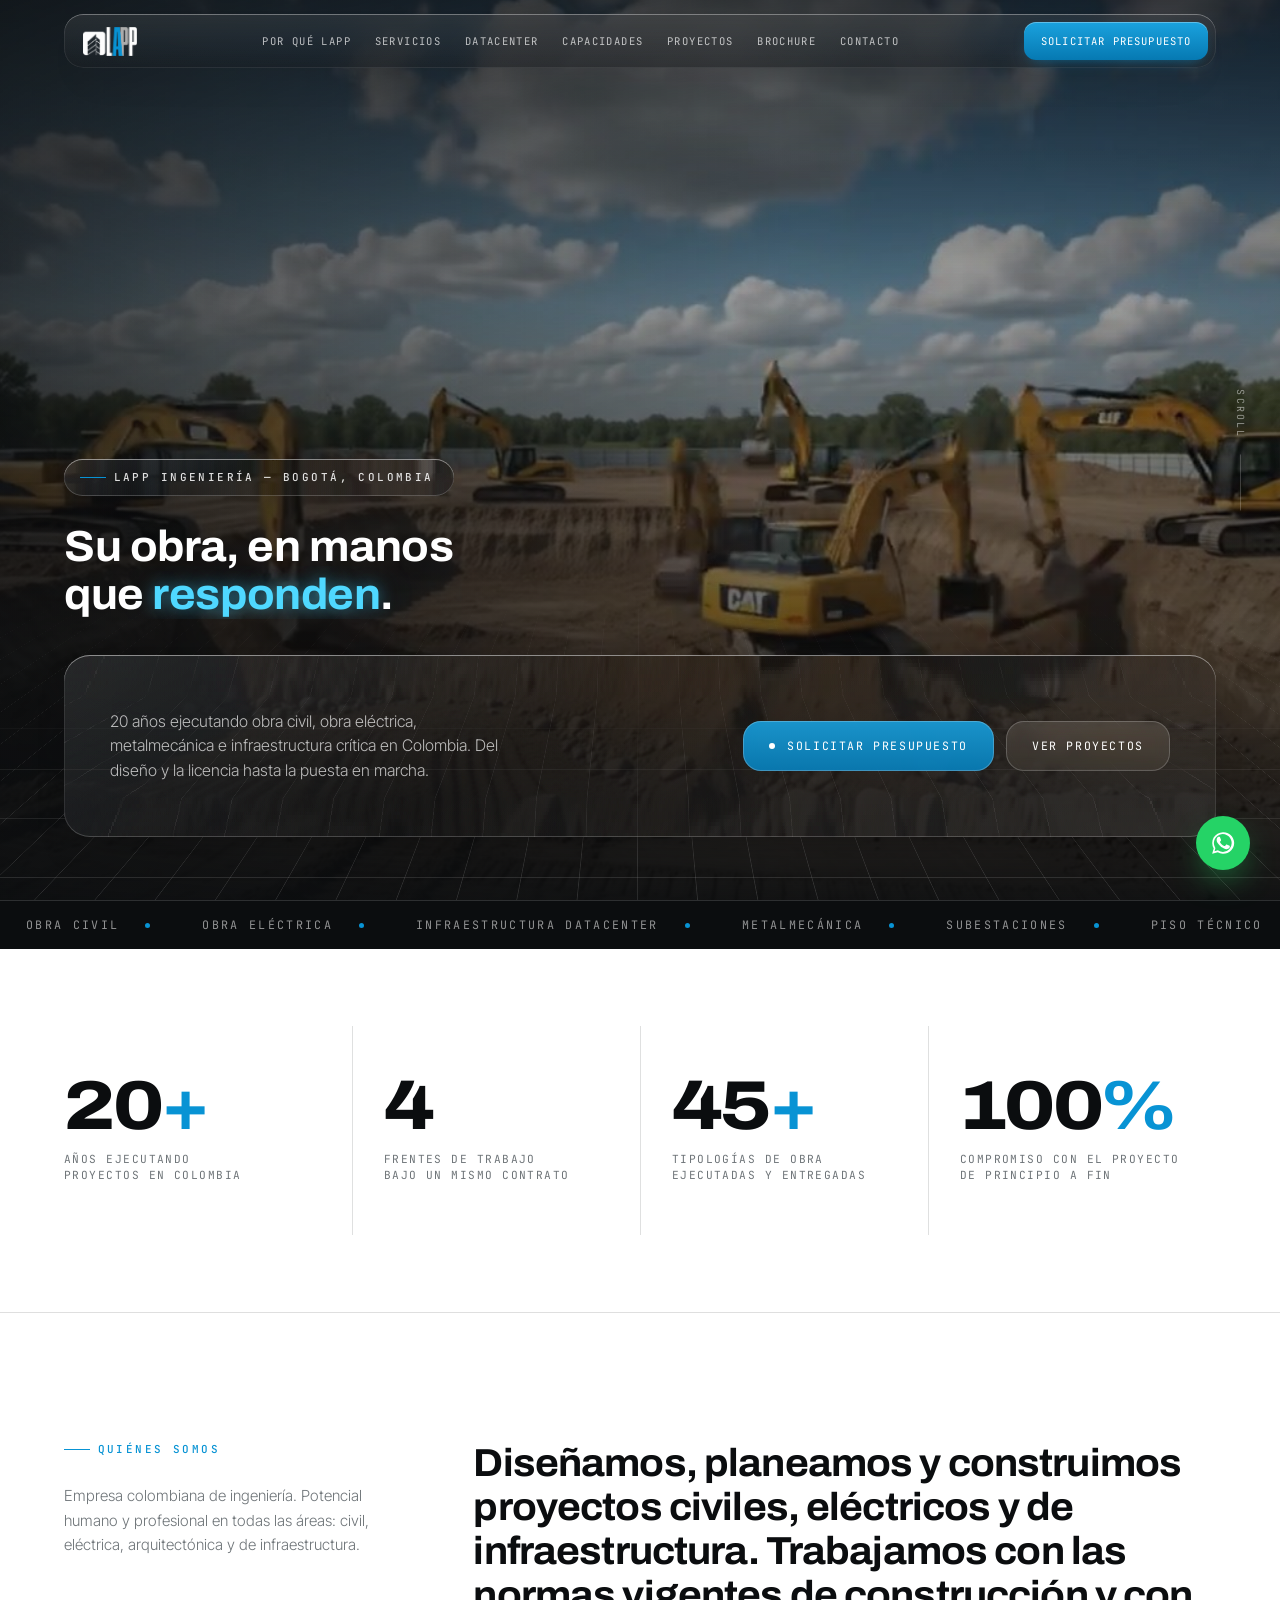
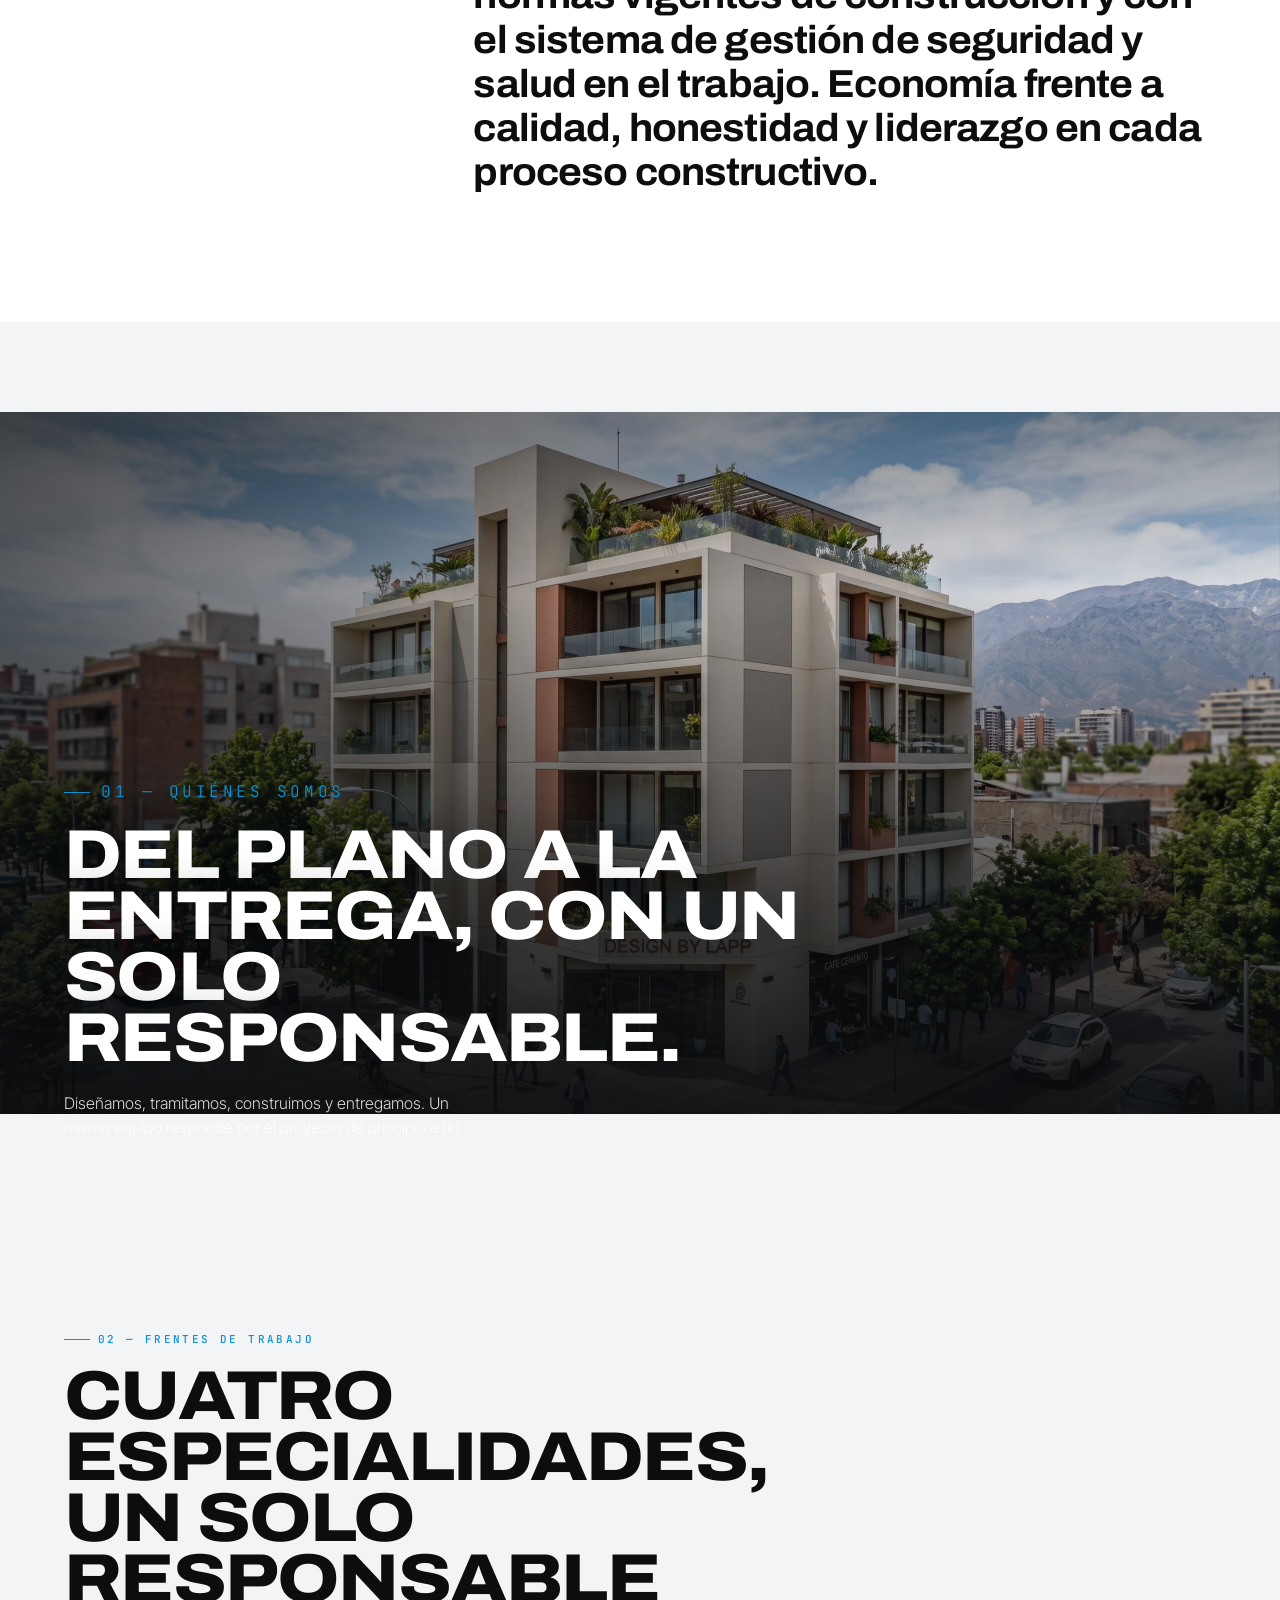
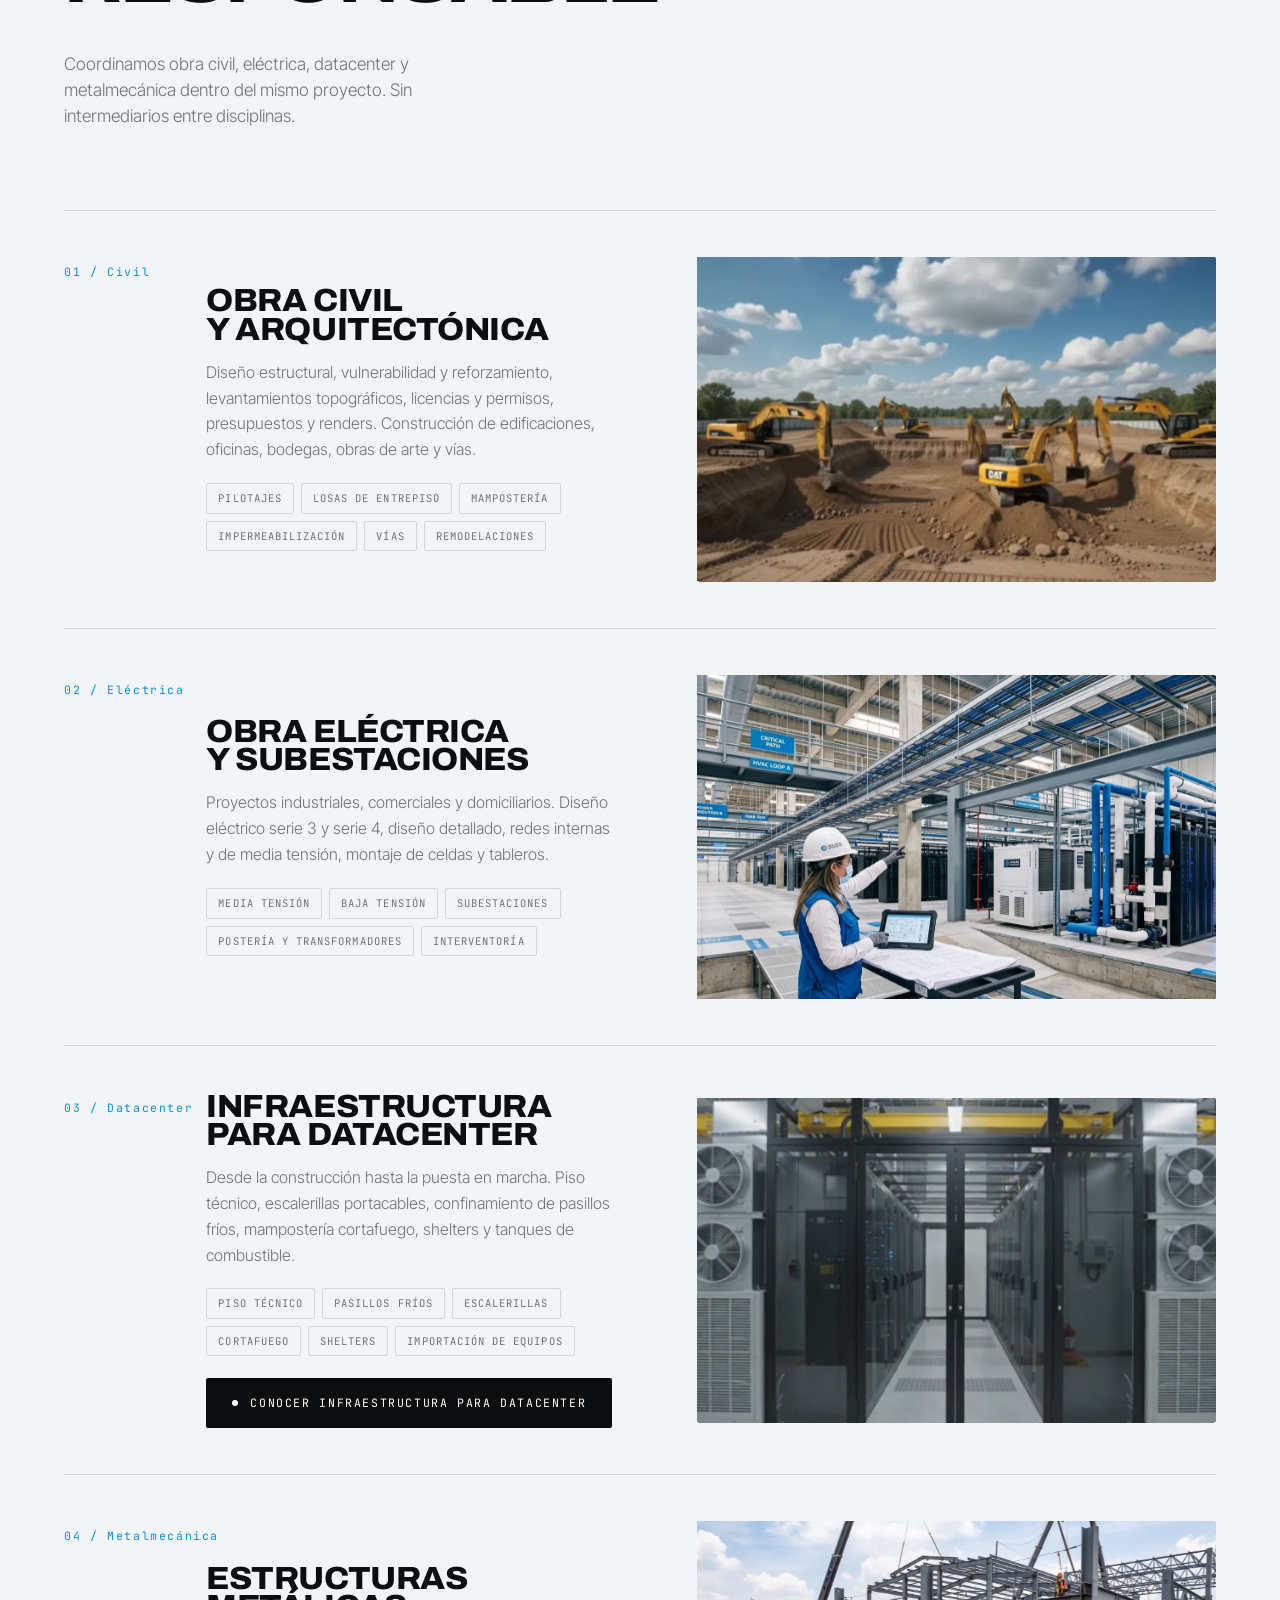
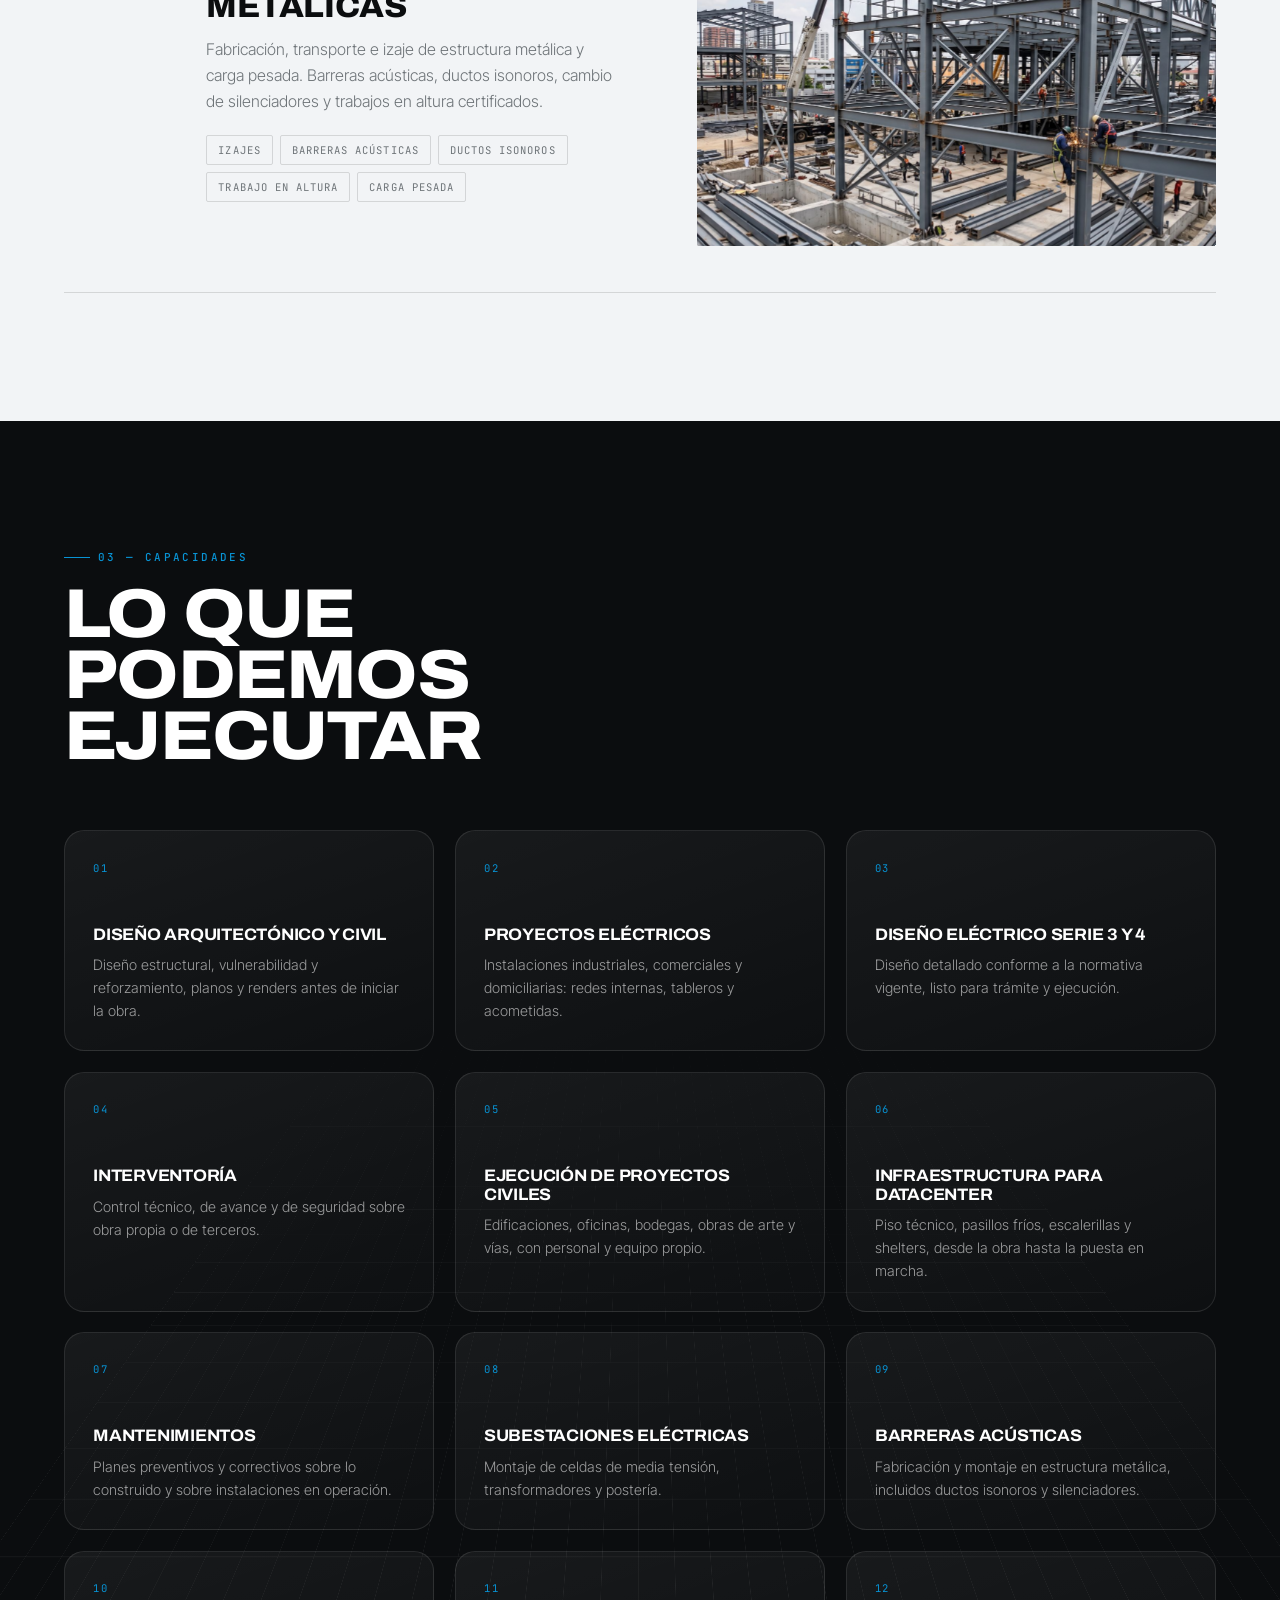
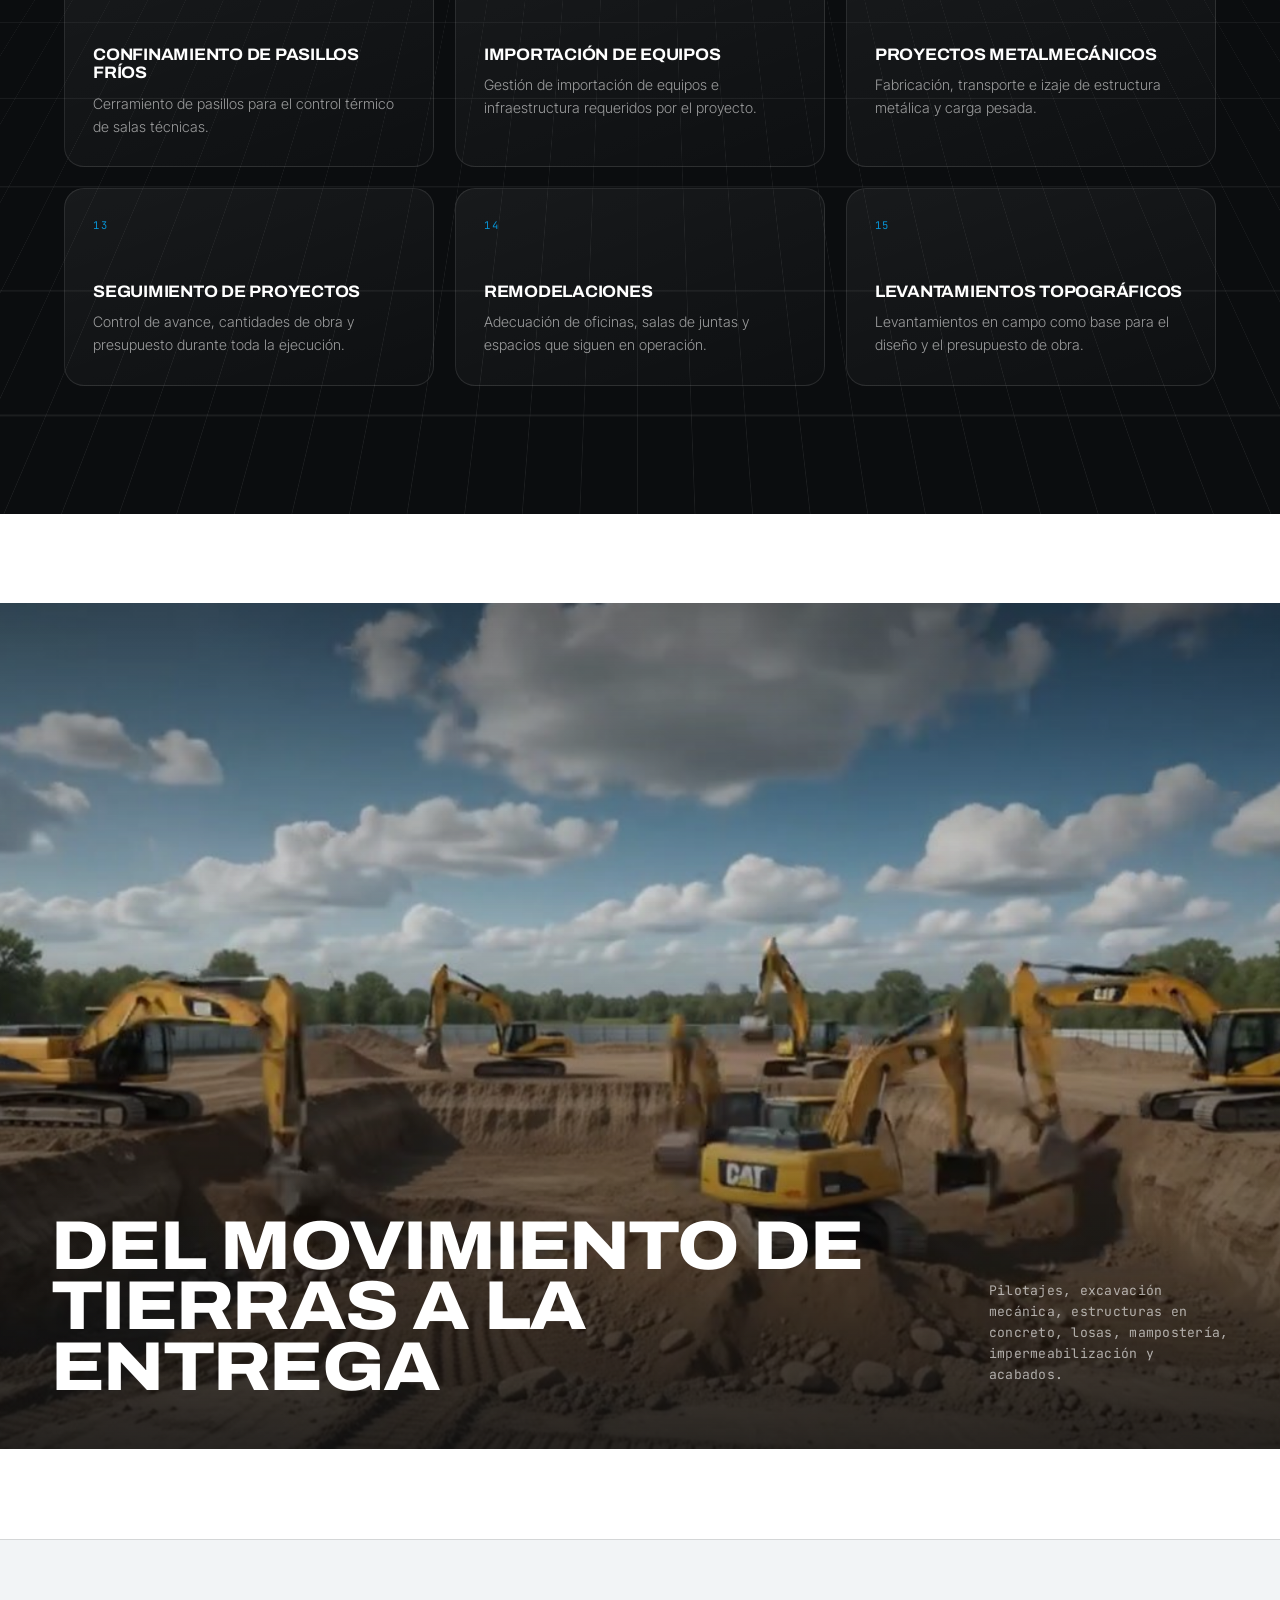
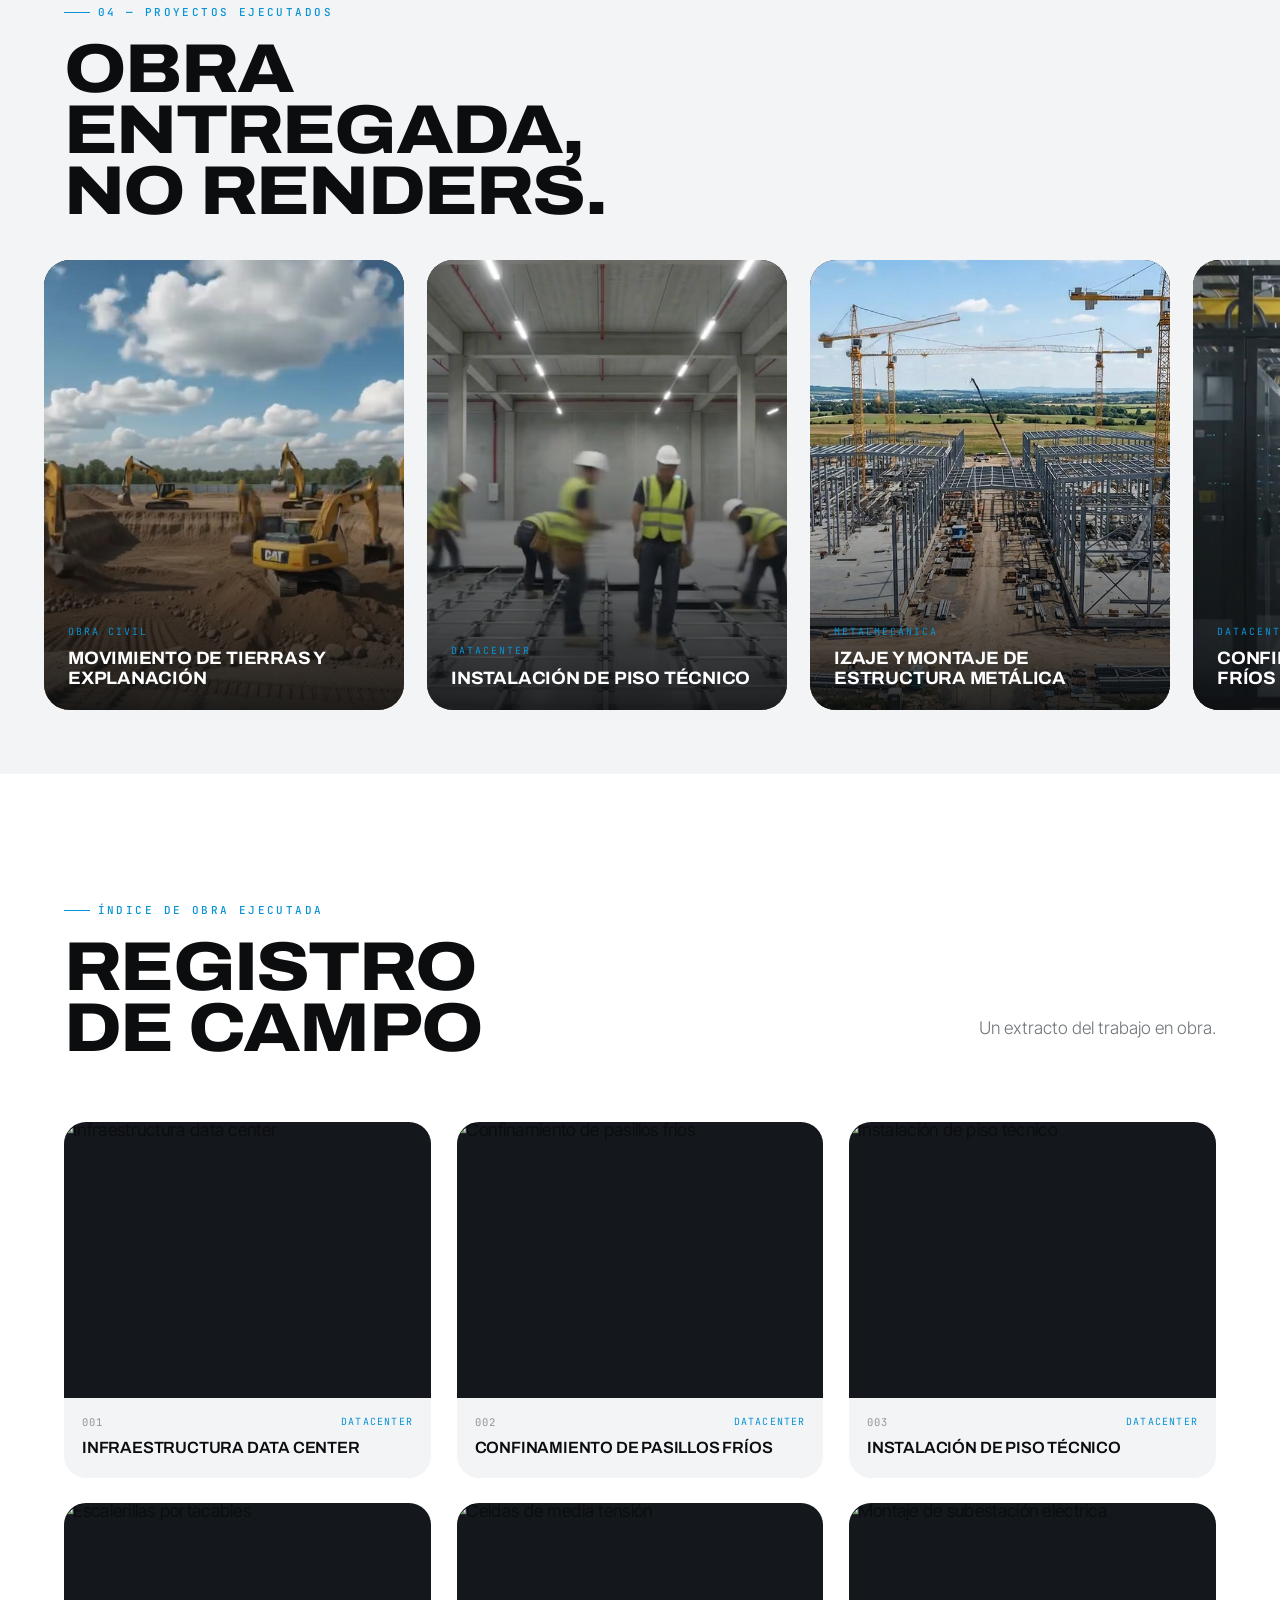
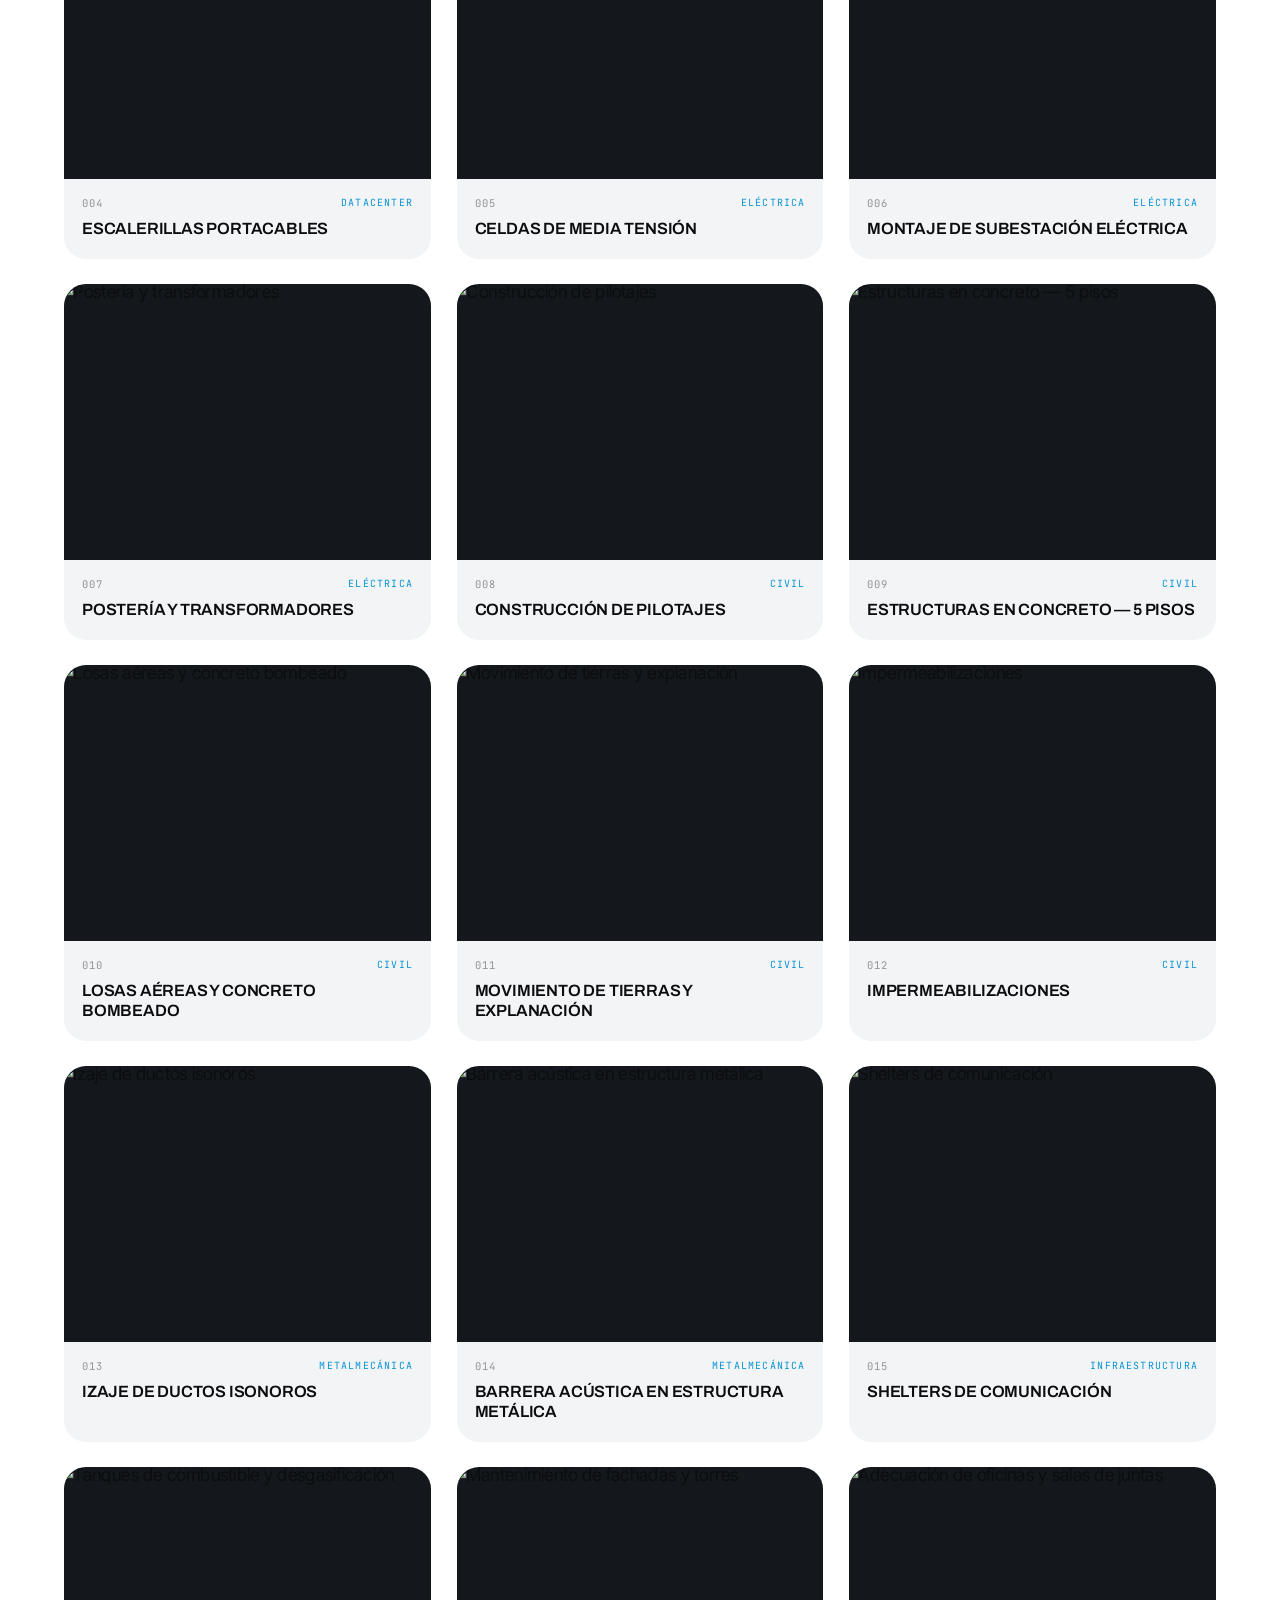
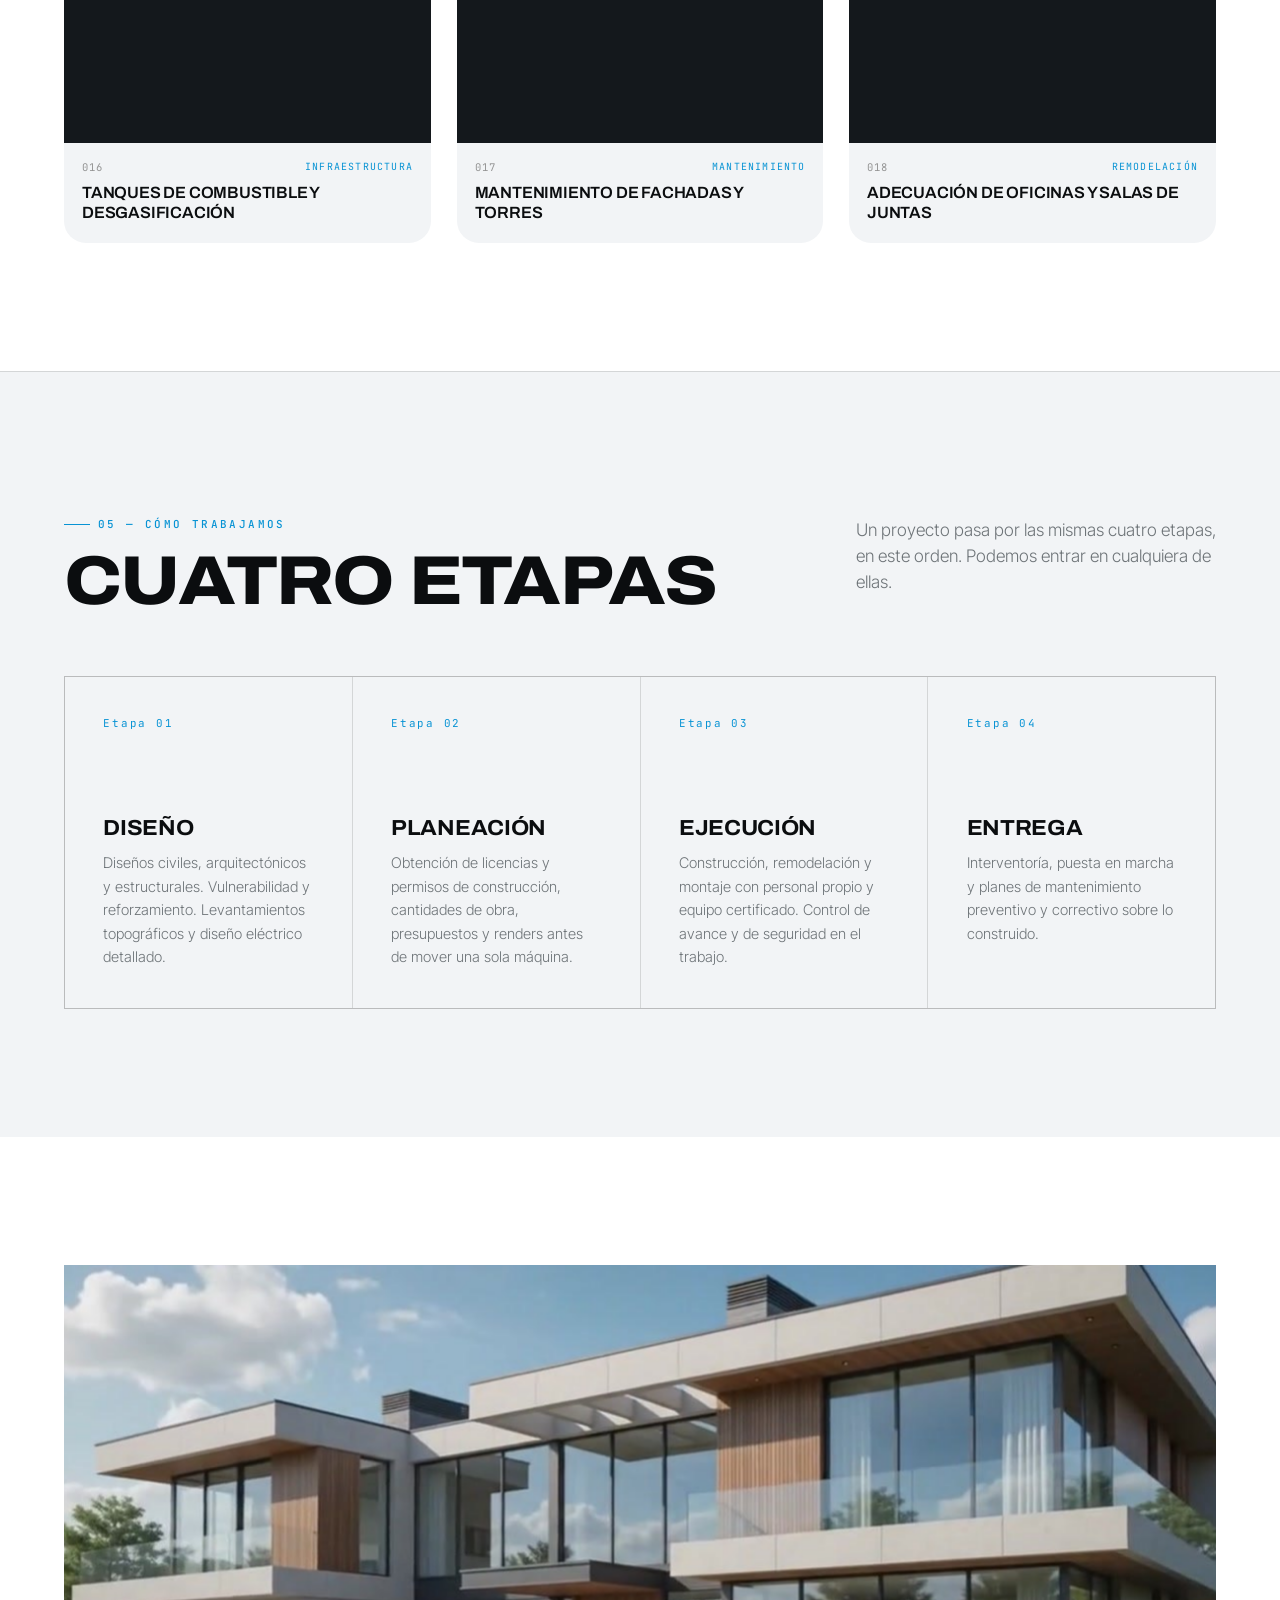
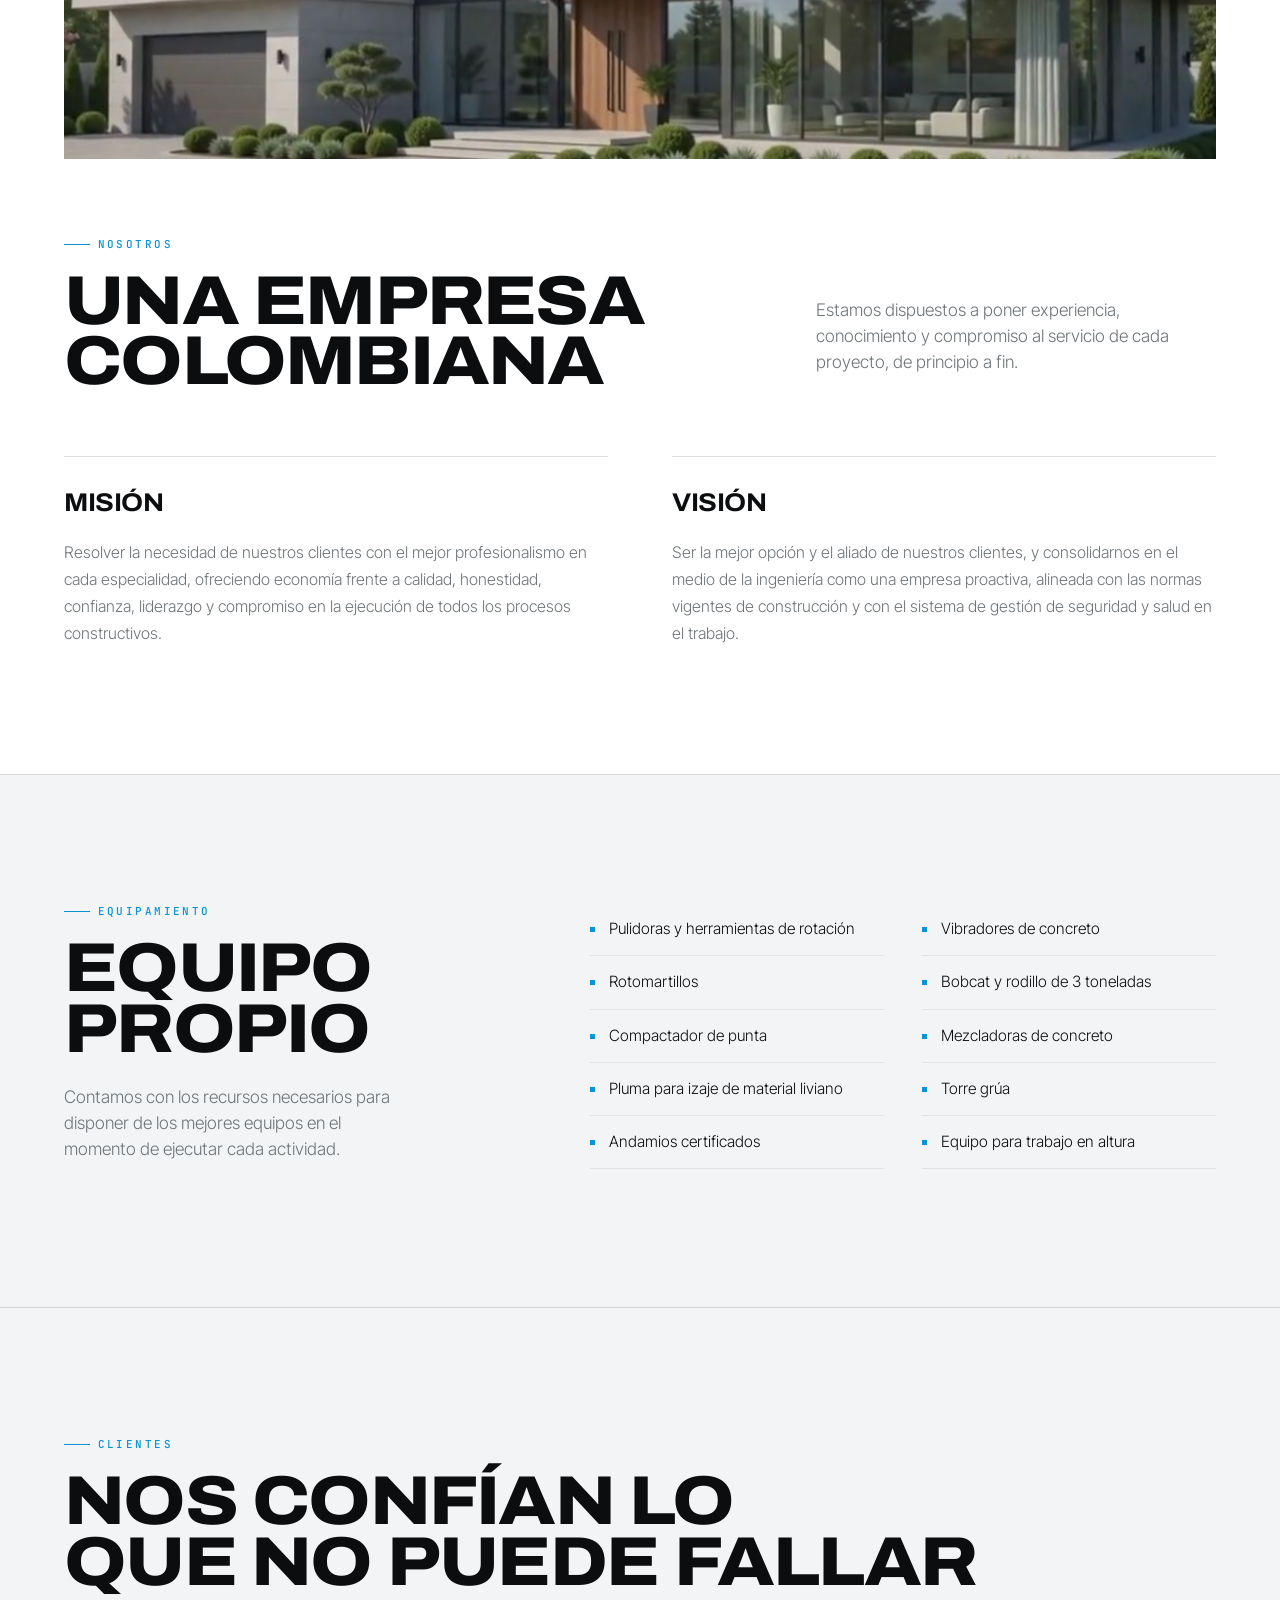
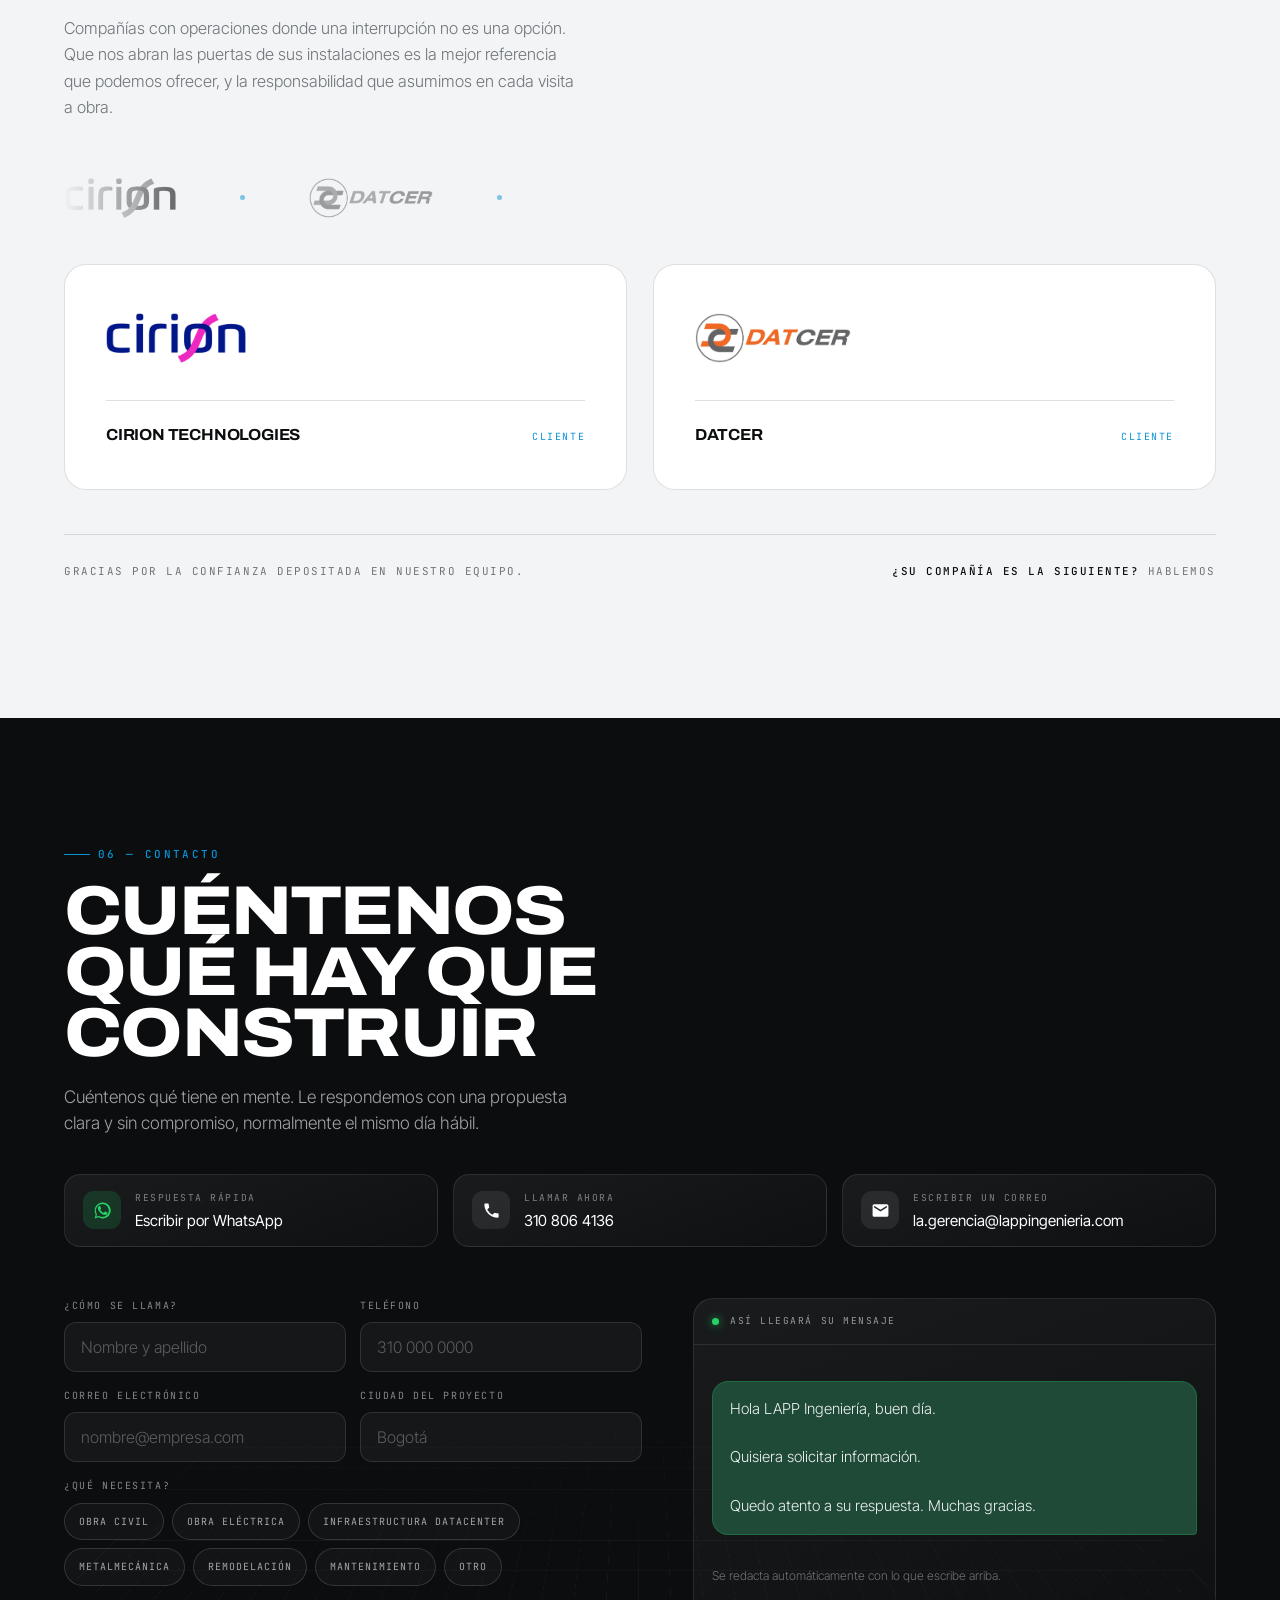
==== commit e76a038e: "Corrige caida en navegadores embebidos (WhatsApp) y agrega enlace al brochure en todas las barras de" ====
--- a/index.html
+++ b/index.html
@@ -61,6 +61,7 @@
       <a href="datacenter.html">Datacenter</a>
       <a href="#capacidades">Capacidades</a>
       <a href="#proyectos">Proyectos</a>
+      <a href="brochure.html">Brochure</a>
       <a href="#contacto">Contacto</a>
     </nav>
     <a href="#contacto" class="nav__cta">Solicitar presupuesto</a>
--- a/assets/site.css
+++ b/assets/site.css
@@ -312,6 +312,23 @@
     backdrop-filter:url(#lgLensPill) saturate(135%) brightness(1.03);
   }
 }
+/* El filtro SVG (feDisplacementMap) sobre un vídeo HD en reproducción es
+   caro de componer en GPU. En navegadores embebidos con poca memoria
+   (el navegador interno de WhatsApp, Instagram, etc.) esa carga sumada a
+   la del propio vídeo puede tirar abajo la pestaña. Por debajo de 820px
+   —donde vive precisamente ese tipo de navegador— se vuelve al vidrio
+   esmerilado normal (blur), que ya está pensado como método universal. */
+@media (max-width:820px){
+  .lg--lens::before{
+    -webkit-backdrop-filter:blur(4px) saturate(190%) brightness(1.13) !important;
+    backdrop-filter:blur(4px) saturate(190%) brightness(1.13) !important;
+  }
+  .lg--lens::after{
+    padding:var(--lg-ring);
+    -webkit-backdrop-filter:blur(14px) saturate(215%) brightness(1.22) !important;
+    backdrop-filter:blur(14px) saturate(215%) brightness(1.22) !important;
+  }
+}
 
 /* --- variante difuminada: en vez de cortar en seco, el vidrio se disuelve ---
    Dos capas con desenfoque progresivo y bordes "emplumados" con máscara:
@@ -822,11 +839,19 @@
   .caps__grid{grid-template-columns:repeat(2,1fr)}
   .process__grid{grid-template-columns:repeat(2,1fr)}
 }
-@media (max-width:900px){
-  body{font-size:16px}
+/* El nav de escritorio pasa a burger antes que el resto del layout se vuelva
+   "móvil": con 7 enlaces + logo + CTA, entre 901 y 1120px el texto ya no
+   cabe y se desborda (medido: hasta 113px de overflow a 901px). Se separa
+   en su propio breakpoint, más ancho que el general de 900px, para no
+   adelantar el resto de cambios de layout (tipografía, grillas, etc.) a
+   ese rango. */
+@media (max-width:1120px){
   .nav__links{display:none}
   .nav__cta{display:none}
   .nav__burger{display:block}
+}
+@media (max-width:900px){
+  body{font-size:16px}
   .hero__cue{display:none}
   .front__k{white-space:normal}
   .manifest__grid{grid-template-columns:1fr}
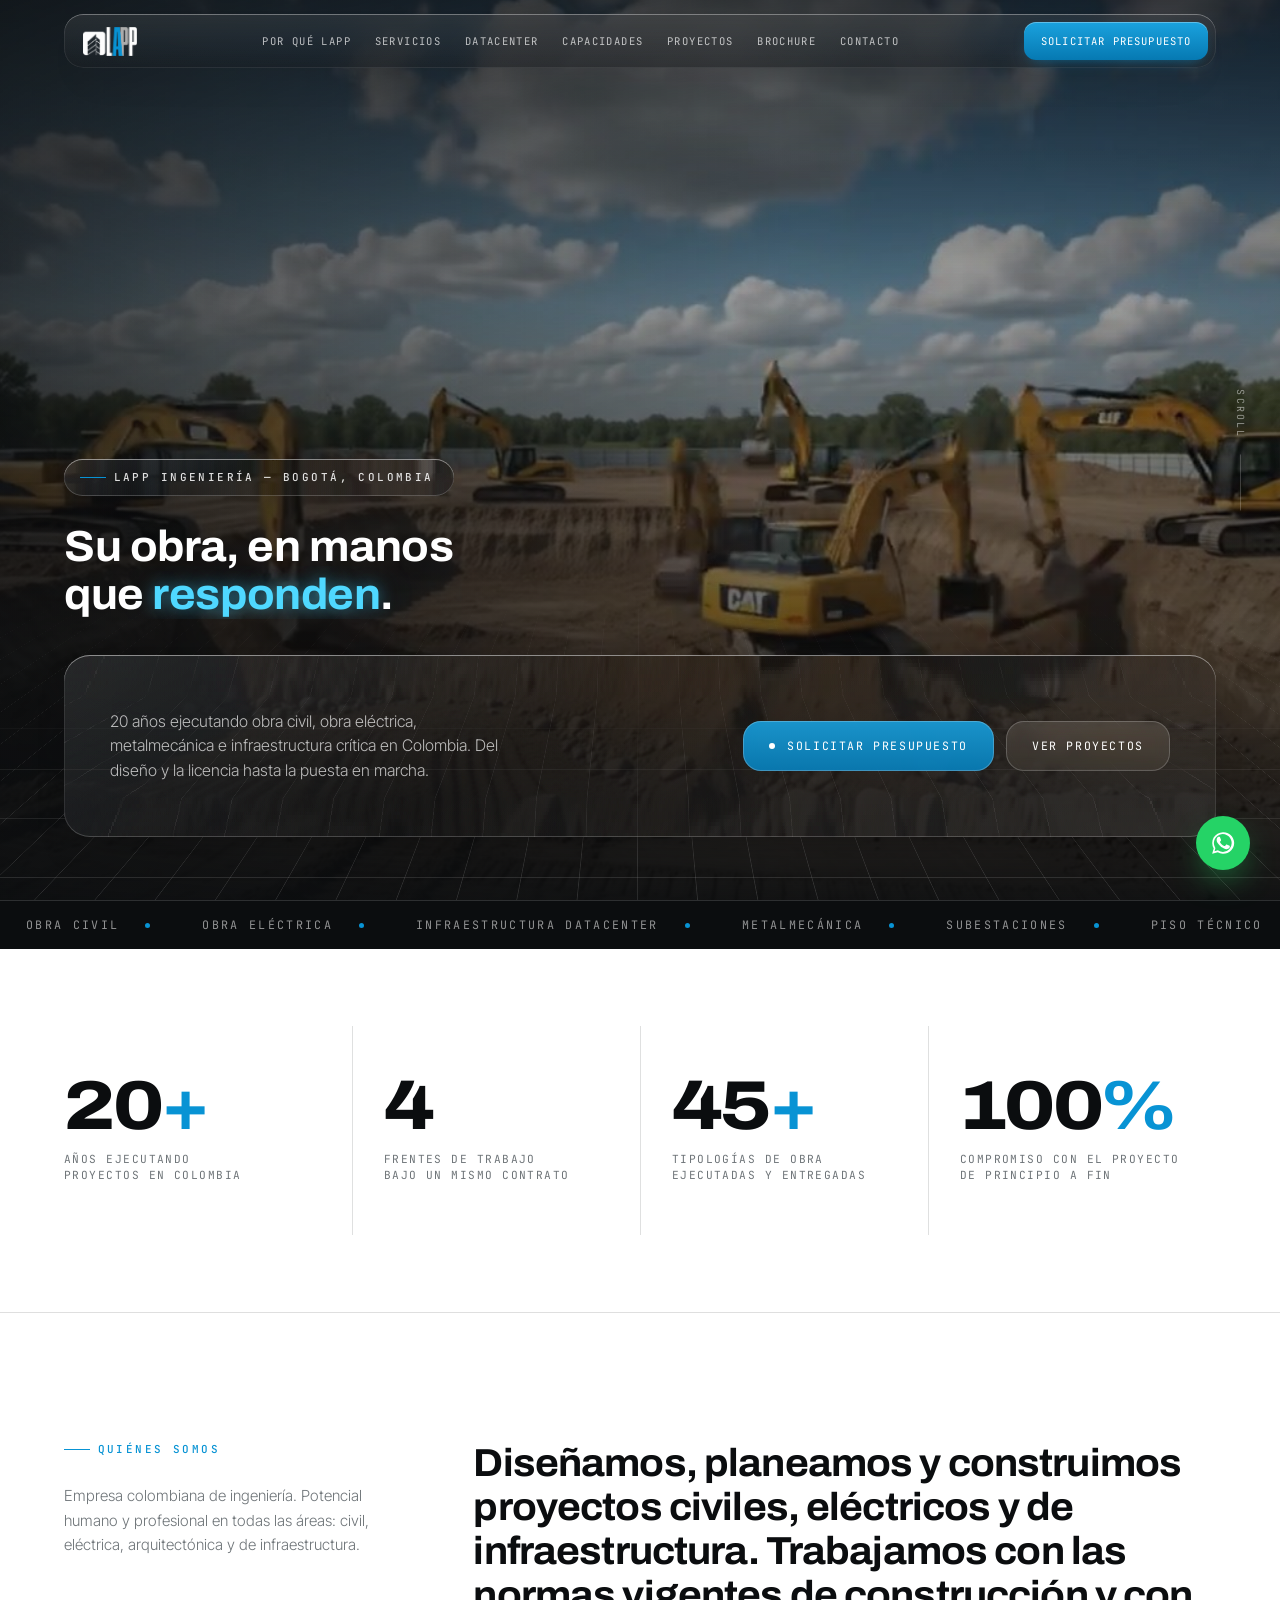
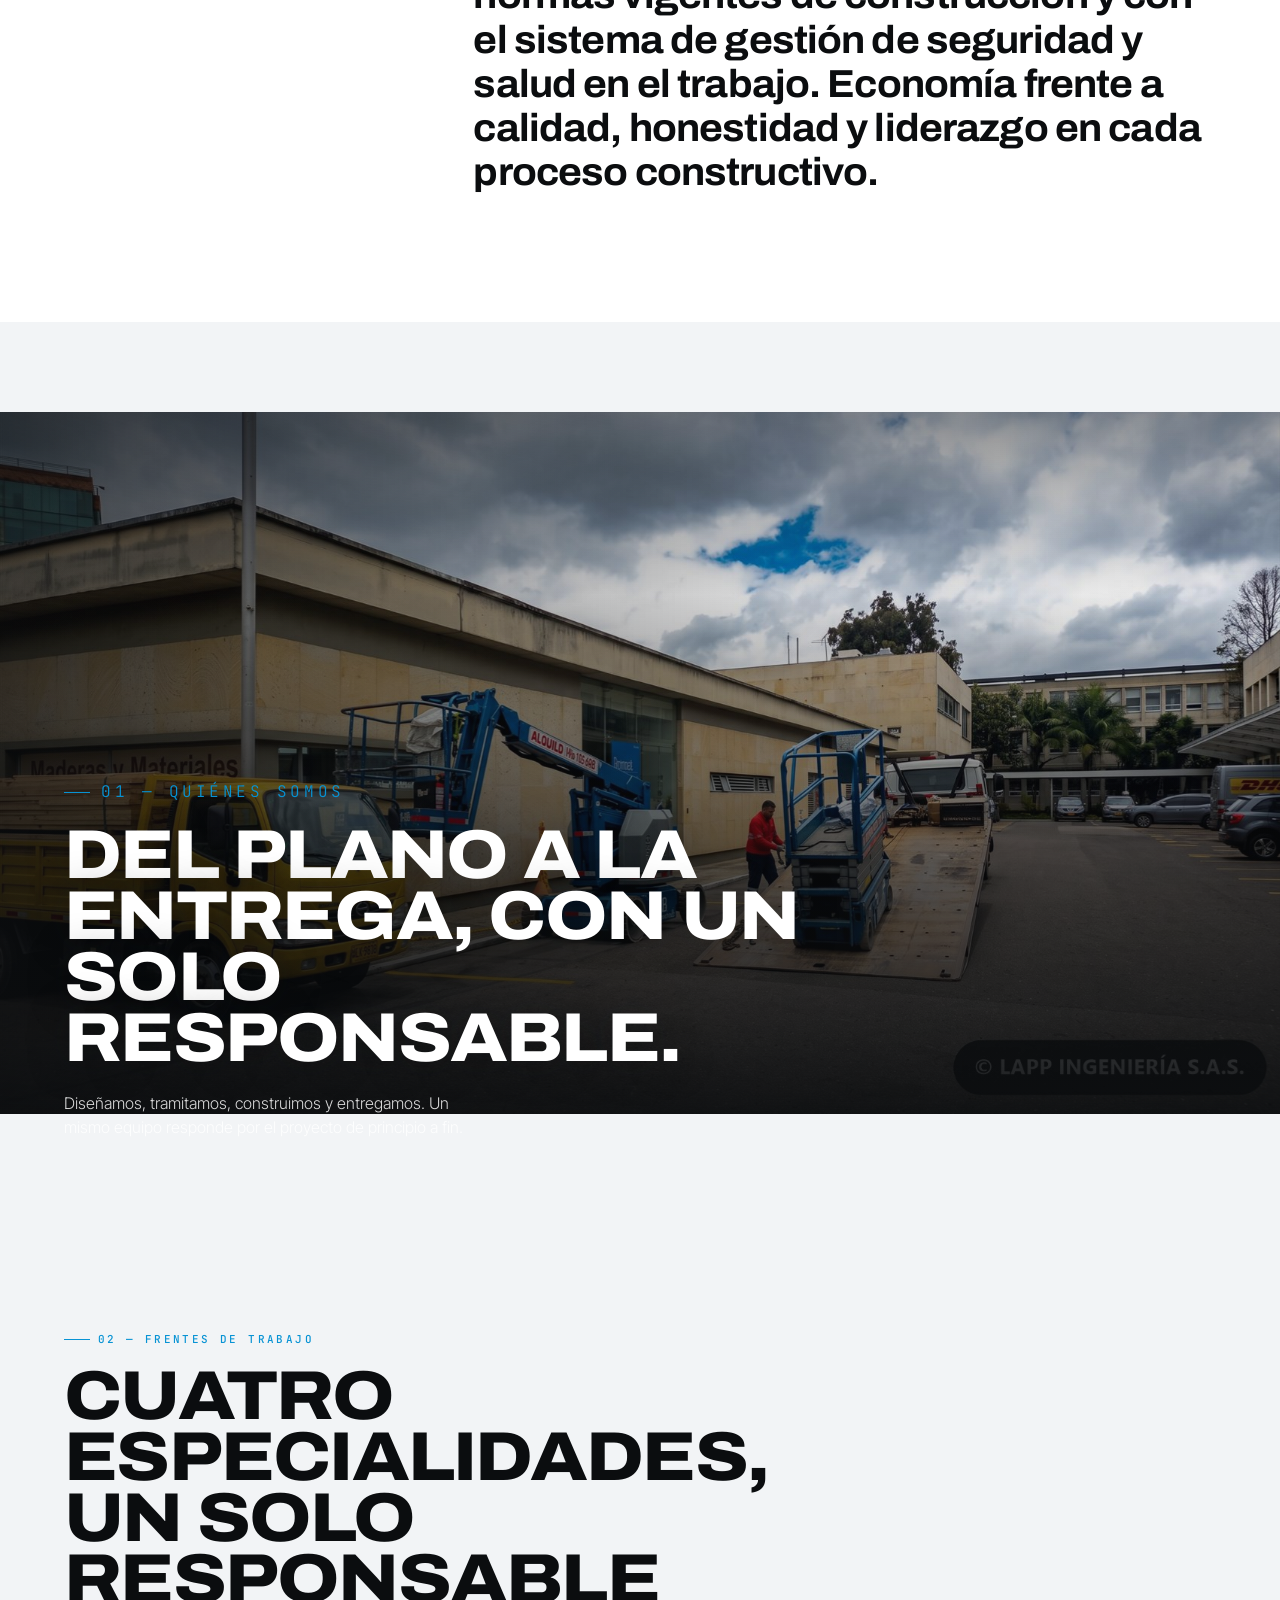
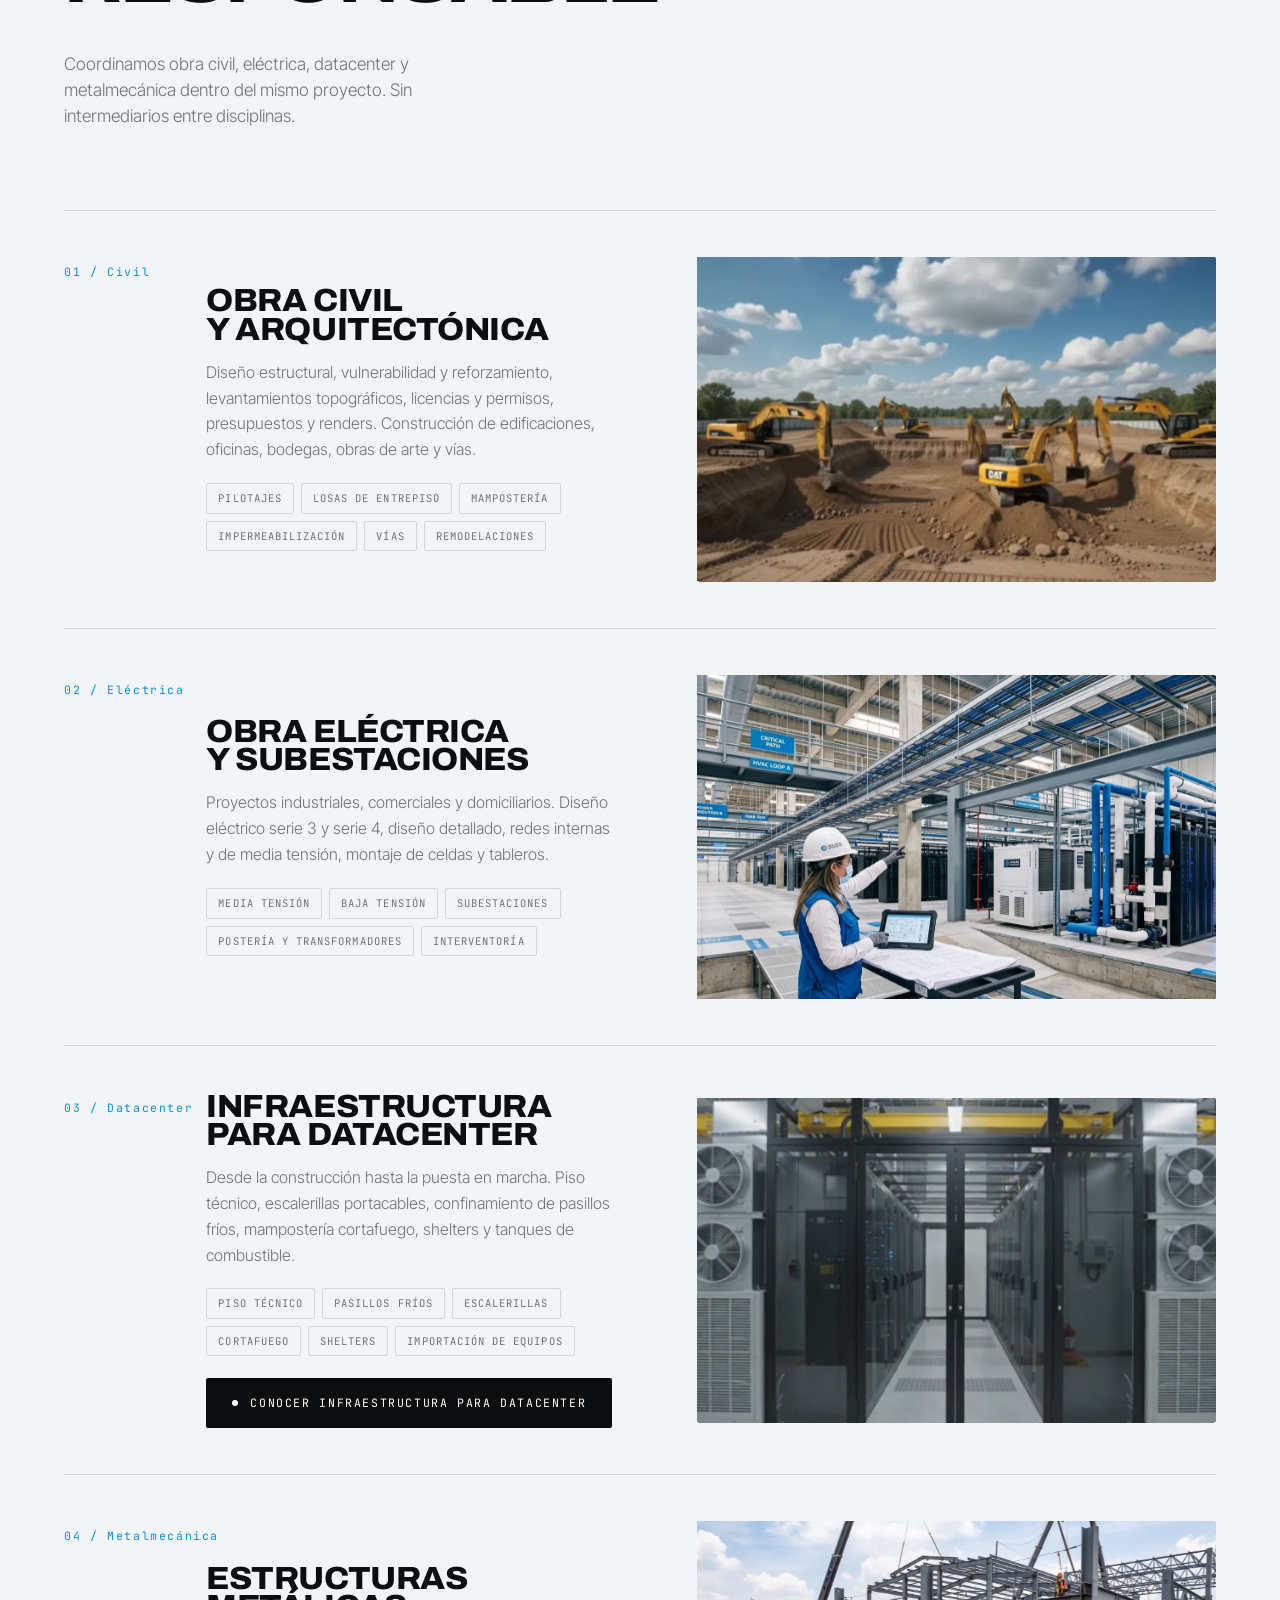
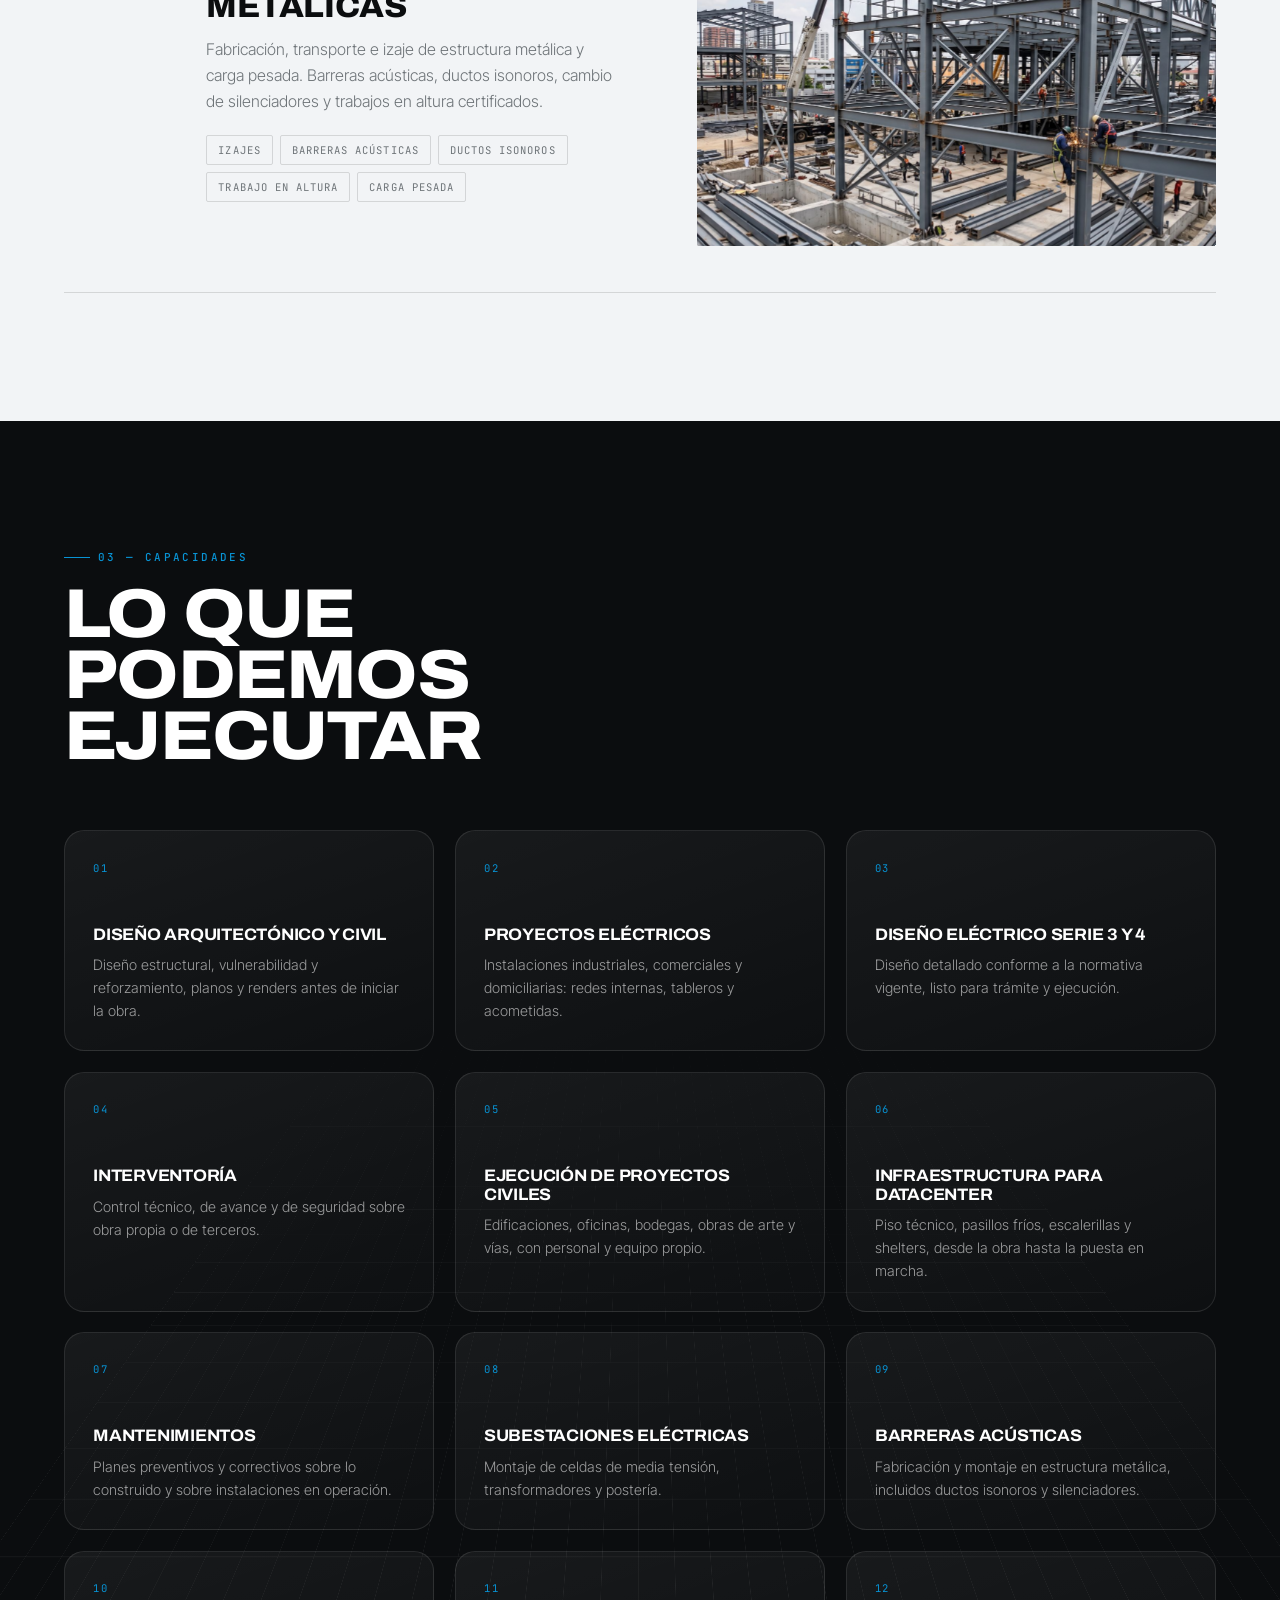
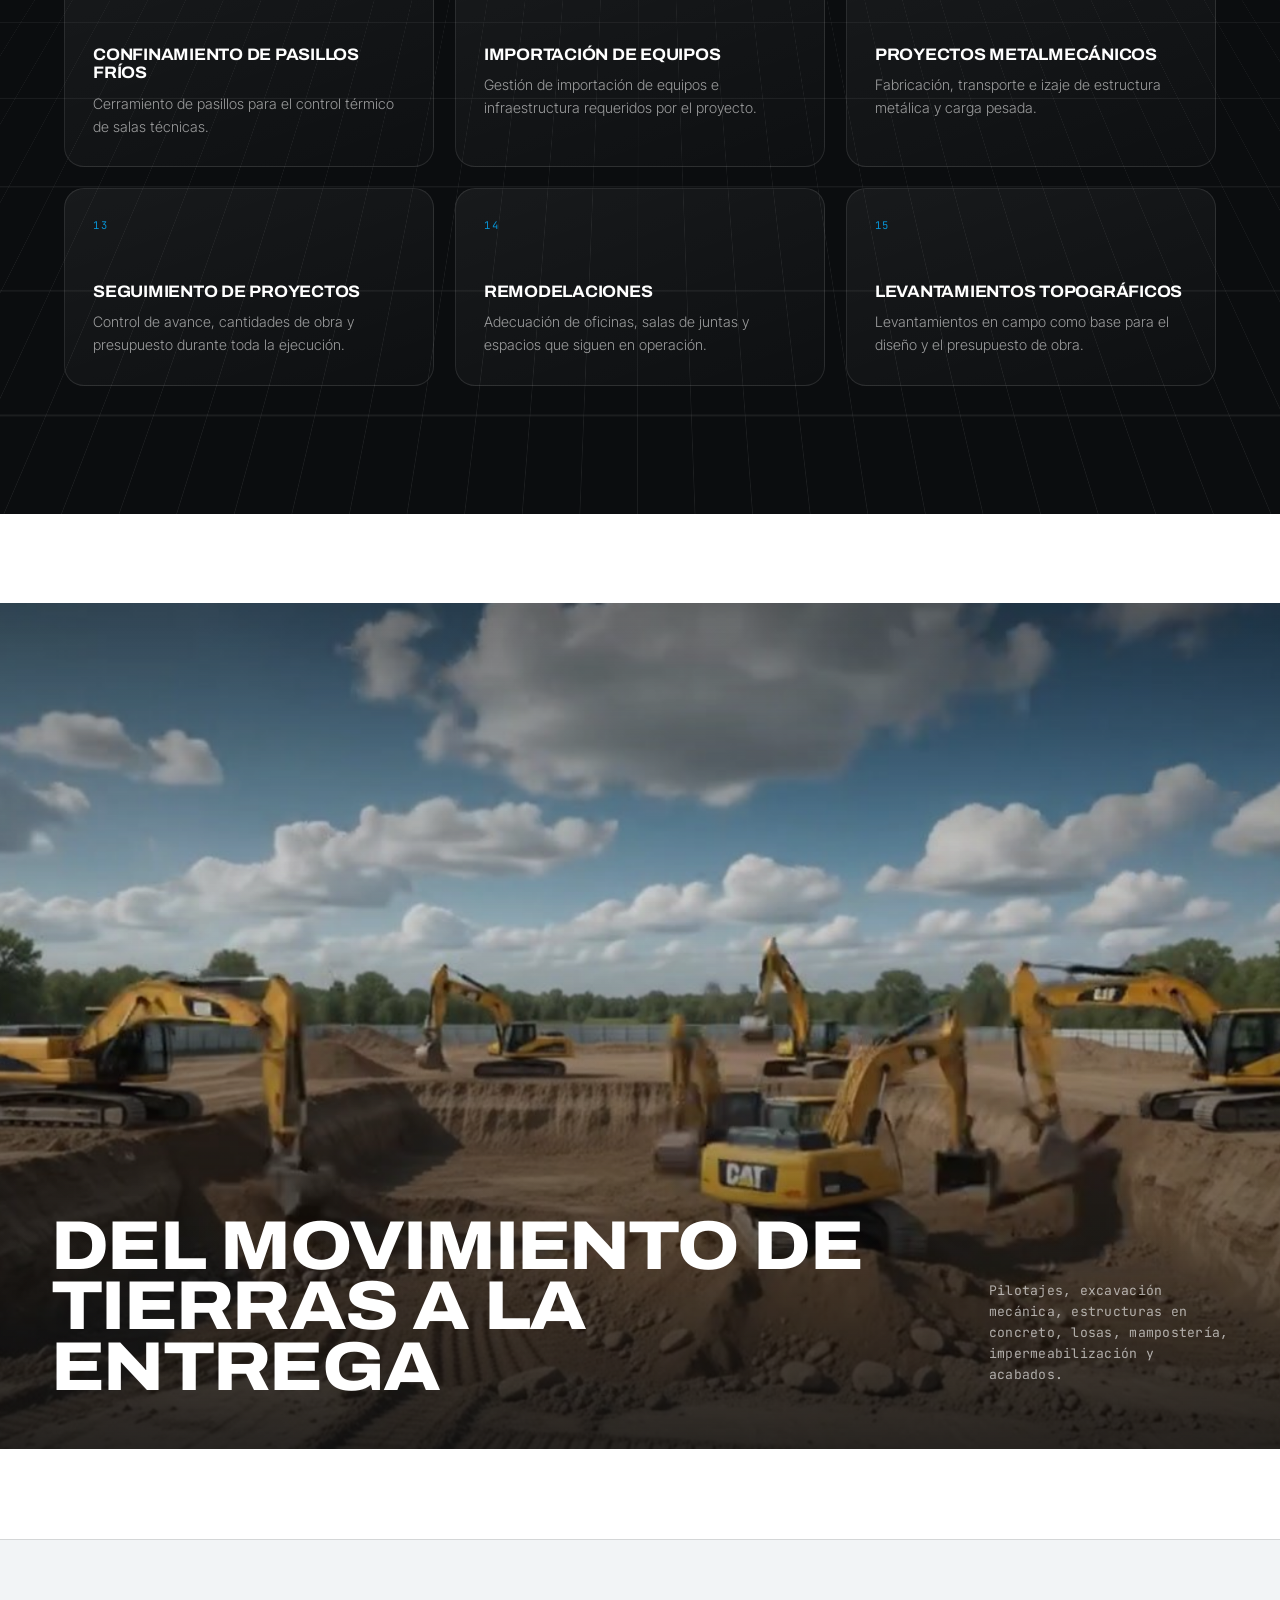
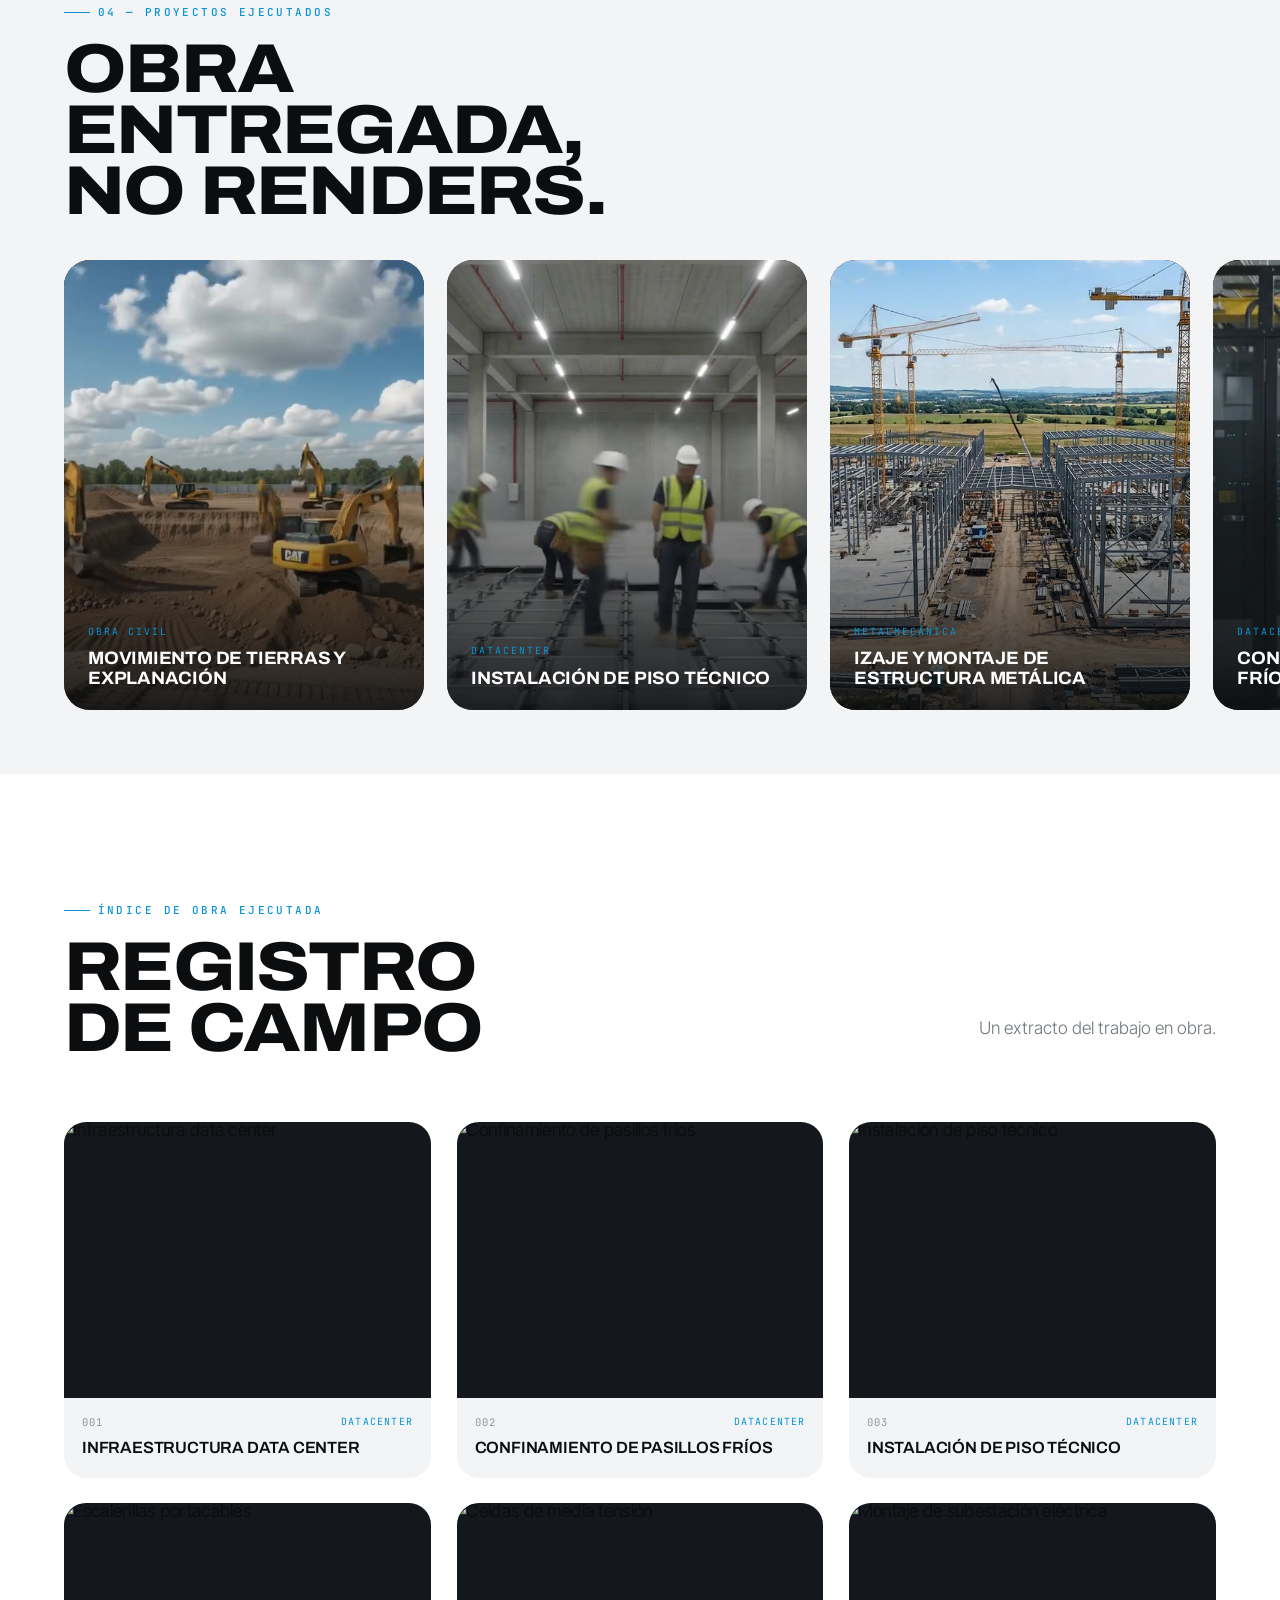
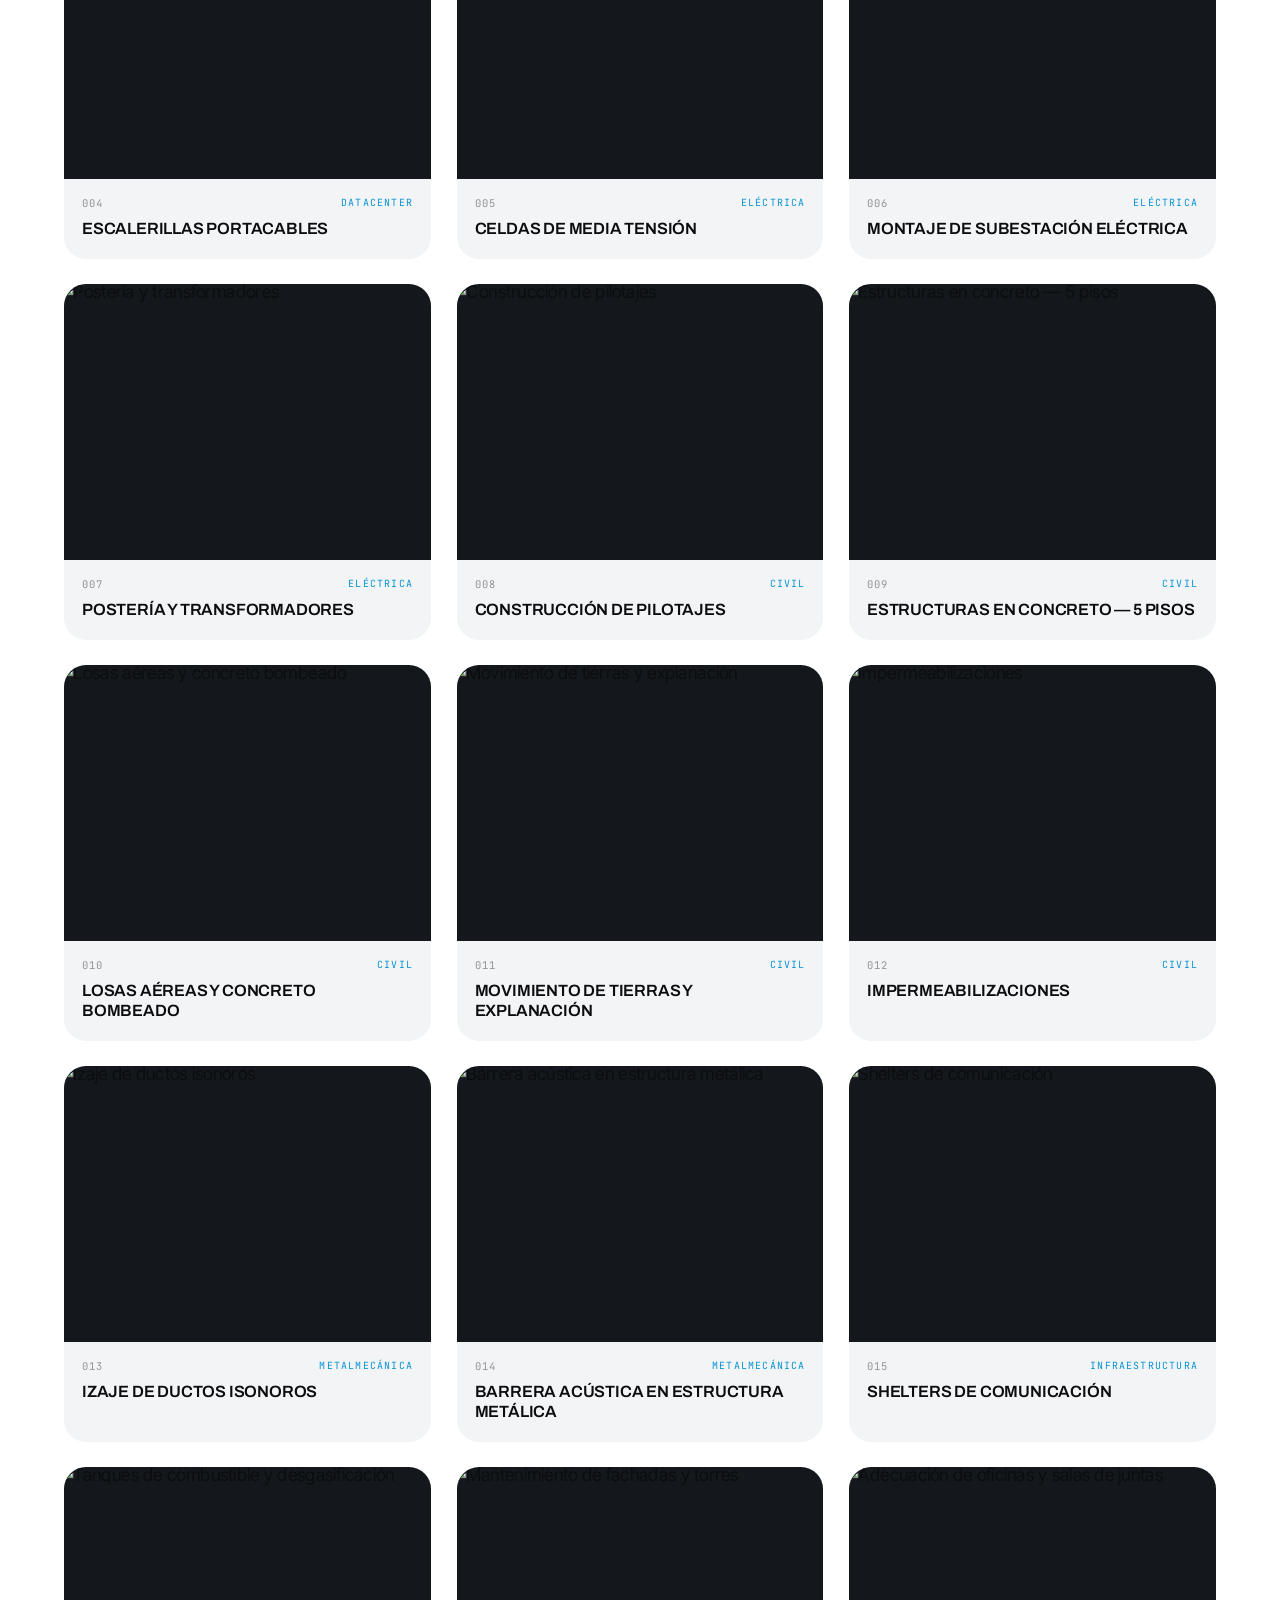
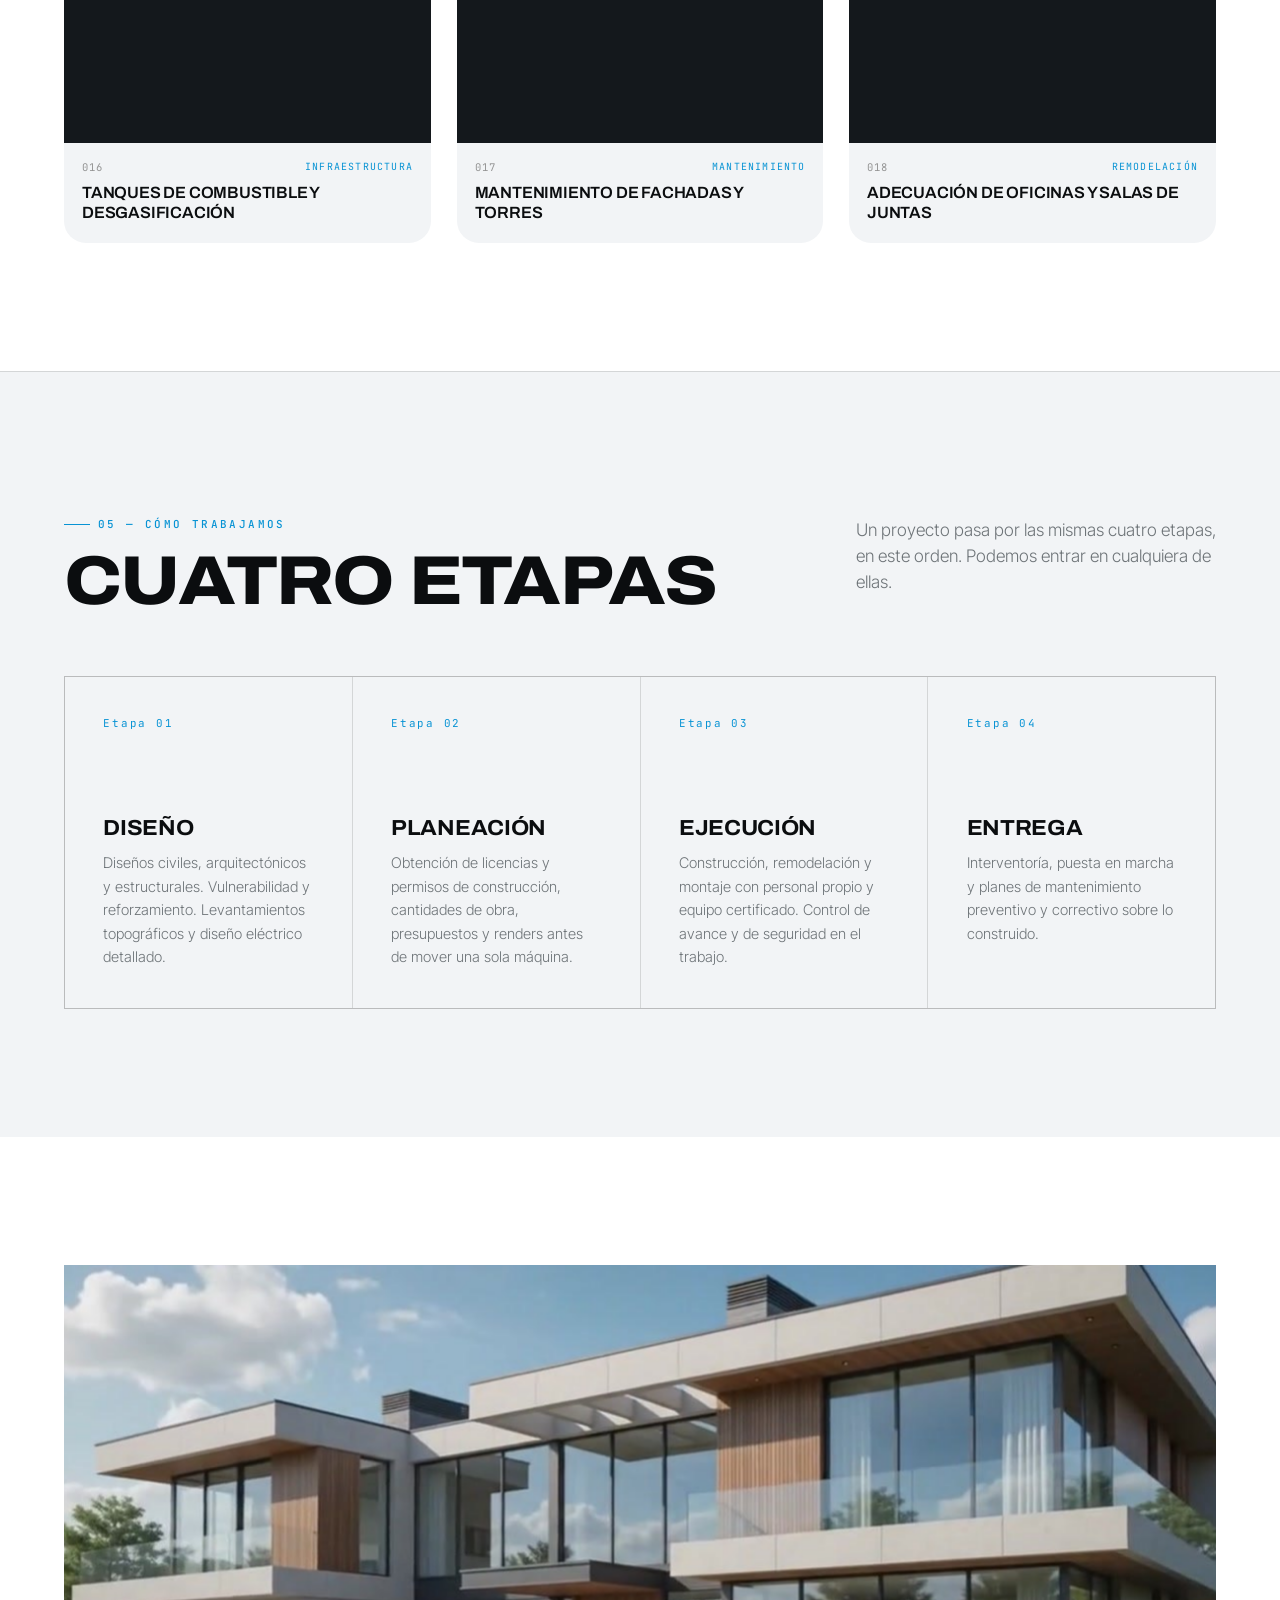
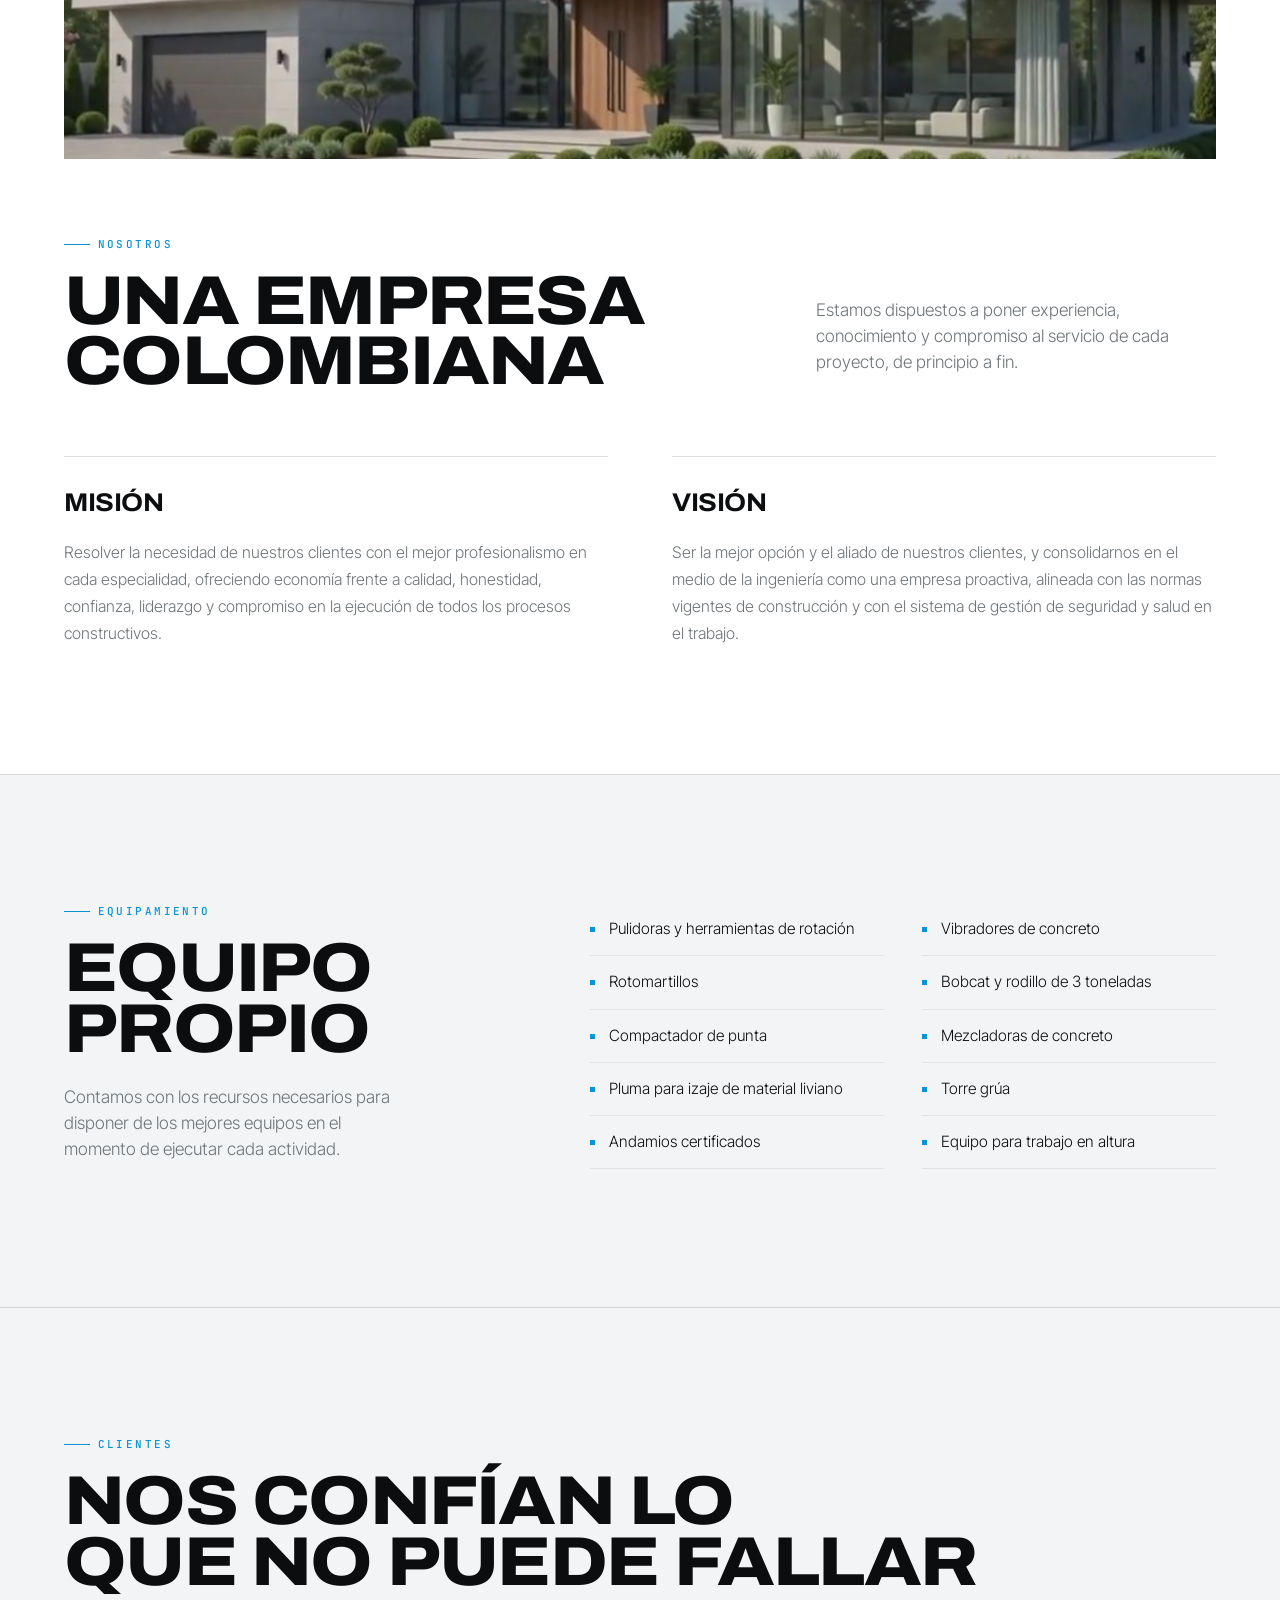
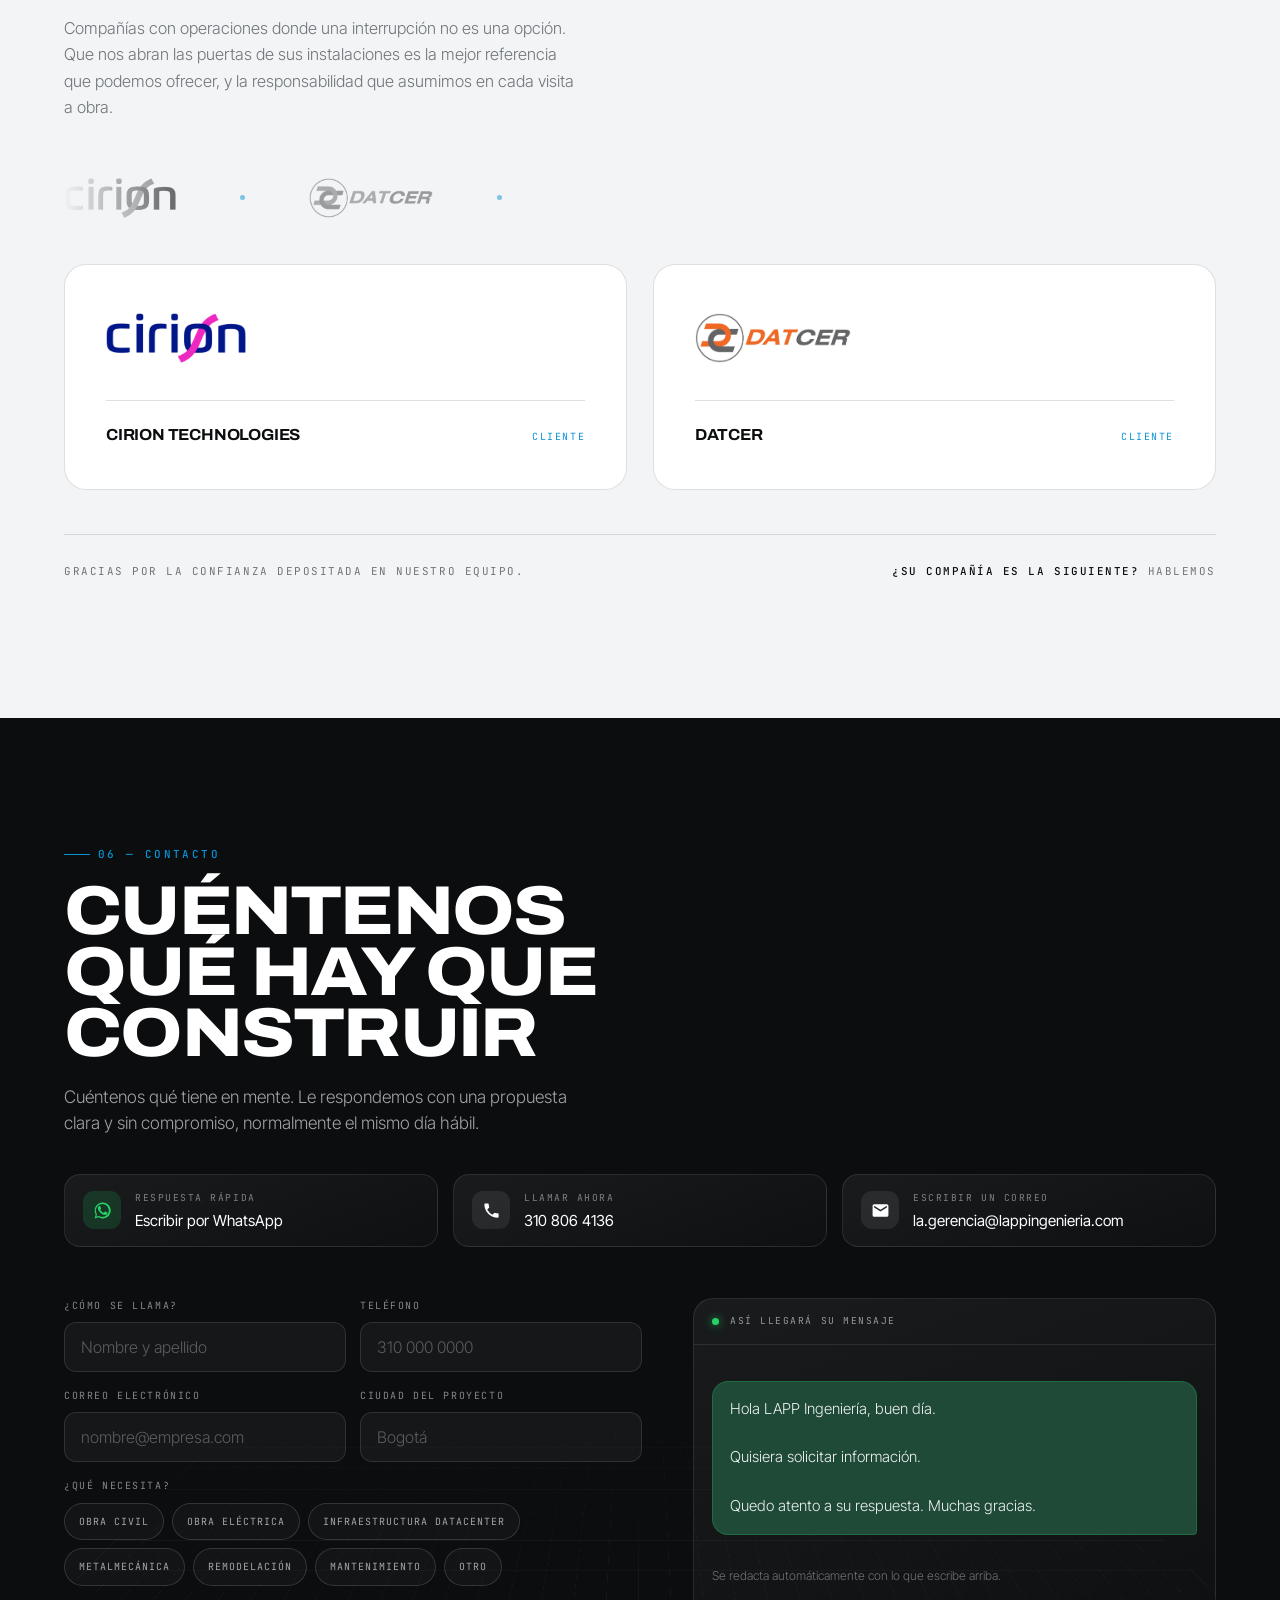
==== commit f454e0fb: "Fotografia propia en el brochure y marca de agua que cubre la de Gemini - La marca de agua de LAPP a" ====
--- a/index.html
+++ b/index.html
@@ -99,7 +99,7 @@
       </video>
     </div>
     <div class="hero__slide" data-hold="6500">
-      <img src="assets/lapp-oficina.jpg" alt="Equipo de LAPP Ingeniería revisando planos en oficina" loading="lazy" decoding="async">
+      <img src="assets/servicios/svc-civil-pilotaje.jpg" alt="Equipo de LAPP Ingeniería ejecutando un pilotaje en obra" loading="lazy" decoding="async">
     </div>
     <div class="hero__slide" data-hold="6500">
       <img src="assets/lapp-obra.jpg" alt="Equipo de LAPP Ingeniería coordinando una obra en ejecución" loading="lazy" decoding="async">
@@ -173,7 +173,7 @@
 <section class="somos" id="somos">
   <div class="somos__stage" id="somosStage">
     <div class="somos__frame" id="somosFrame">
-      <img src="assets/edificacion.jpg" alt="Edificación diseñada, construida y entregada por LAPP Ingeniería">
+      <img src="assets/servicios/svc-civil-equipos.jpg" alt="Movilización de equipos de LAPP Ingeniería a un frente de obra">
       <div class="somos__shade" id="somosShade"></div>
     </div>
     <div class="somos__cap" id="somosCap">
--- a/assets/site.css
+++ b/assets/site.css
@@ -568,6 +568,74 @@
 .gear__list div::before{content:"";width:5px;height:5px;background:var(--blue);flex:none;transform:translateY(-2px)}
 
 /* ============================================================
+   SERVICIOS — galería filtrada con parallax
+   Imagen grande + texto al lado, alternando el orden en cada fila.
+   ============================================================ */
+.svcx{position:relative;overflow:hidden}
+.svcx__head{display:flex;flex-wrap:wrap;align-items:flex-end;justify-content:space-between;gap:24px}
+
+/* filtros por categoría */
+.svcx__filters{display:flex;flex-wrap:wrap;gap:9px;margin-top:clamp(30px,3.6vw,48px)}
+.svcx__filters button{
+  position:relative;font-family:var(--mono);font-size:.68rem;letter-spacing:.14em;text-transform:uppercase;
+  color:var(--steel-2);background:transparent;border:1px solid var(--line);
+  padding:13px 22px;border-radius:999px;-webkit-tap-highlight-color:transparent;
+  transition:color .35s var(--ease),border-color .35s var(--ease),background .35s var(--ease),transform .3s var(--ease)
+}
+.svcx__filters button:hover{color:var(--ink);border-color:var(--steel)}
+.svcx__filters button:active{transform:scale(.97)}
+.svcx__filters button.is-on{background:var(--ink);border-color:var(--ink);color:#fff}
+.svcx__filters button b{font-weight:400;opacity:.5;margin-left:.5em}
+
+.svcx__count{font-family:var(--mono);font-size:.66rem;letter-spacing:.14em;text-transform:uppercase;color:var(--steel-2);margin:clamp(22px,2.6vw,32px) 0 0}
+
+/* listado */
+.svcx__list{display:grid;gap:clamp(56px,7vw,124px);margin-top:clamp(36px,4.6vw,68px)}
+.svcx__item{display:grid;grid-template-columns:minmax(0,1.04fr) minmax(0,.96fr);gap:clamp(28px,4.6vw,76px);align-items:center}
+/* filas impares invierten el orden: evita que la página se sienta repetitiva */
+.svcx__item:nth-child(even) .svcx__media{order:2}
+.svcx__item.is-off{display:none}
+
+.svcx__media{position:relative;overflow:hidden;border-radius:24px;background:var(--ink-2);aspect-ratio:4/3}
+.svcx__media--tall{aspect-ratio:3/4}
+/* la imagen sobresale por arriba y por abajo: ese excedente es el recorrido
+   del parallax, así nunca se ve un borde vacío al desplazarse */
+.svcx__media img{position:absolute;top:-11%;left:0;width:100%;height:122%;object-fit:cover;will-change:transform}
+.svcx__media::after{
+  content:"";position:absolute;inset:0;pointer-events:none;border-radius:inherit;
+  box-shadow:inset 0 0 0 1px rgba(11,13,15,.08);
+  background:linear-gradient(180deg,transparent 62%,rgba(11,13,15,.16))
+}
+.svcx__badge{
+  position:absolute;top:16px;left:16px;z-index:3;
+  font-family:var(--mono);font-size:.58rem;letter-spacing:.16em;text-transform:uppercase;color:#fff;
+  background:rgba(11,13,15,.55);-webkit-backdrop-filter:blur(12px);backdrop-filter:blur(12px);
+  border:1px solid rgba(255,255,255,.18);padding:8px 14px;border-radius:999px
+}
+
+.svcx__k{display:block;font-family:var(--mono);font-size:.64rem;letter-spacing:.2em;text-transform:uppercase;color:var(--blue);margin-bottom:16px}
+.svcx__t{font-family:var(--display);font-weight:700;font-stretch:106%;text-transform:uppercase;letter-spacing:-.018em;line-height:1.04;font-size:clamp(1.5rem,2.6vw,2.5rem);margin:0}
+.svcx__d{margin:18px 0 0;font-size:clamp(.96rem,1.05vw,1.06rem);line-height:1.72;font-weight:300;color:var(--steel-2);max-width:44ch}
+.svcx__tags{display:flex;flex-wrap:wrap;gap:7px;margin-top:22px}
+.svcx__tags b{
+  font-family:var(--mono);font-weight:400;font-size:.6rem;letter-spacing:.12em;text-transform:uppercase;
+  color:var(--steel-2);border:1px solid var(--line);padding:7px 13px;border-radius:999px
+}
+
+.svcx__empty{display:none;padding:60px 0;text-align:center;font-family:var(--mono);font-size:.72rem;letter-spacing:.14em;text-transform:uppercase;color:var(--steel-2)}
+.svcx__empty.is-on{display:block}
+
+@media (max-width:900px){
+  .svcx__item{grid-template-columns:1fr;gap:22px}
+  .svcx__item:nth-child(even) .svcx__media{order:0}
+  .svcx__media,.svcx__media--tall{aspect-ratio:4/3}
+  .svcx__filters button{padding:11px 17px;font-size:.63rem}
+}
+@media (prefers-reduced-motion:reduce){
+  .svcx__media img{top:0;height:100%}
+}
+
+/* ============================================================
    CLIENTES
    Fondo claro a propósito: los logos son a color y están diseñados
    para claro; forzarlos a blanco sobre negro deformaría su marca.
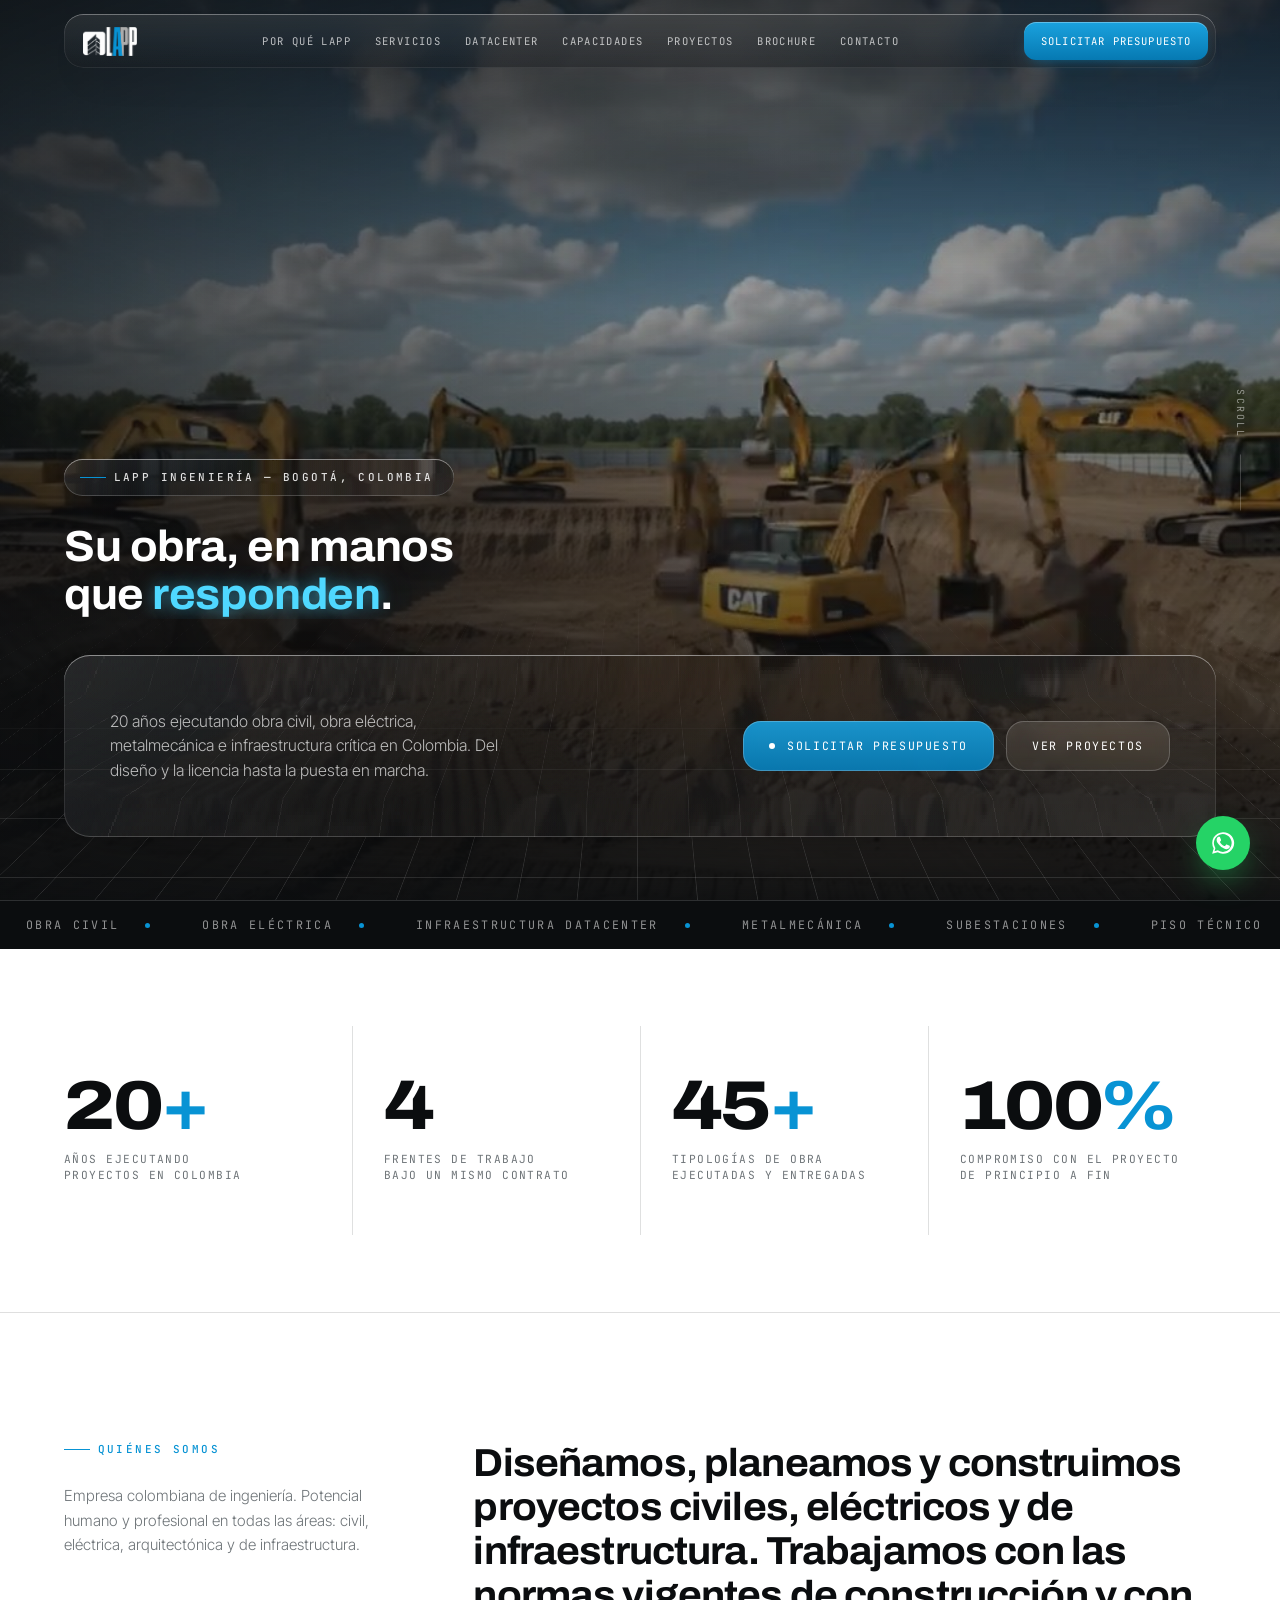
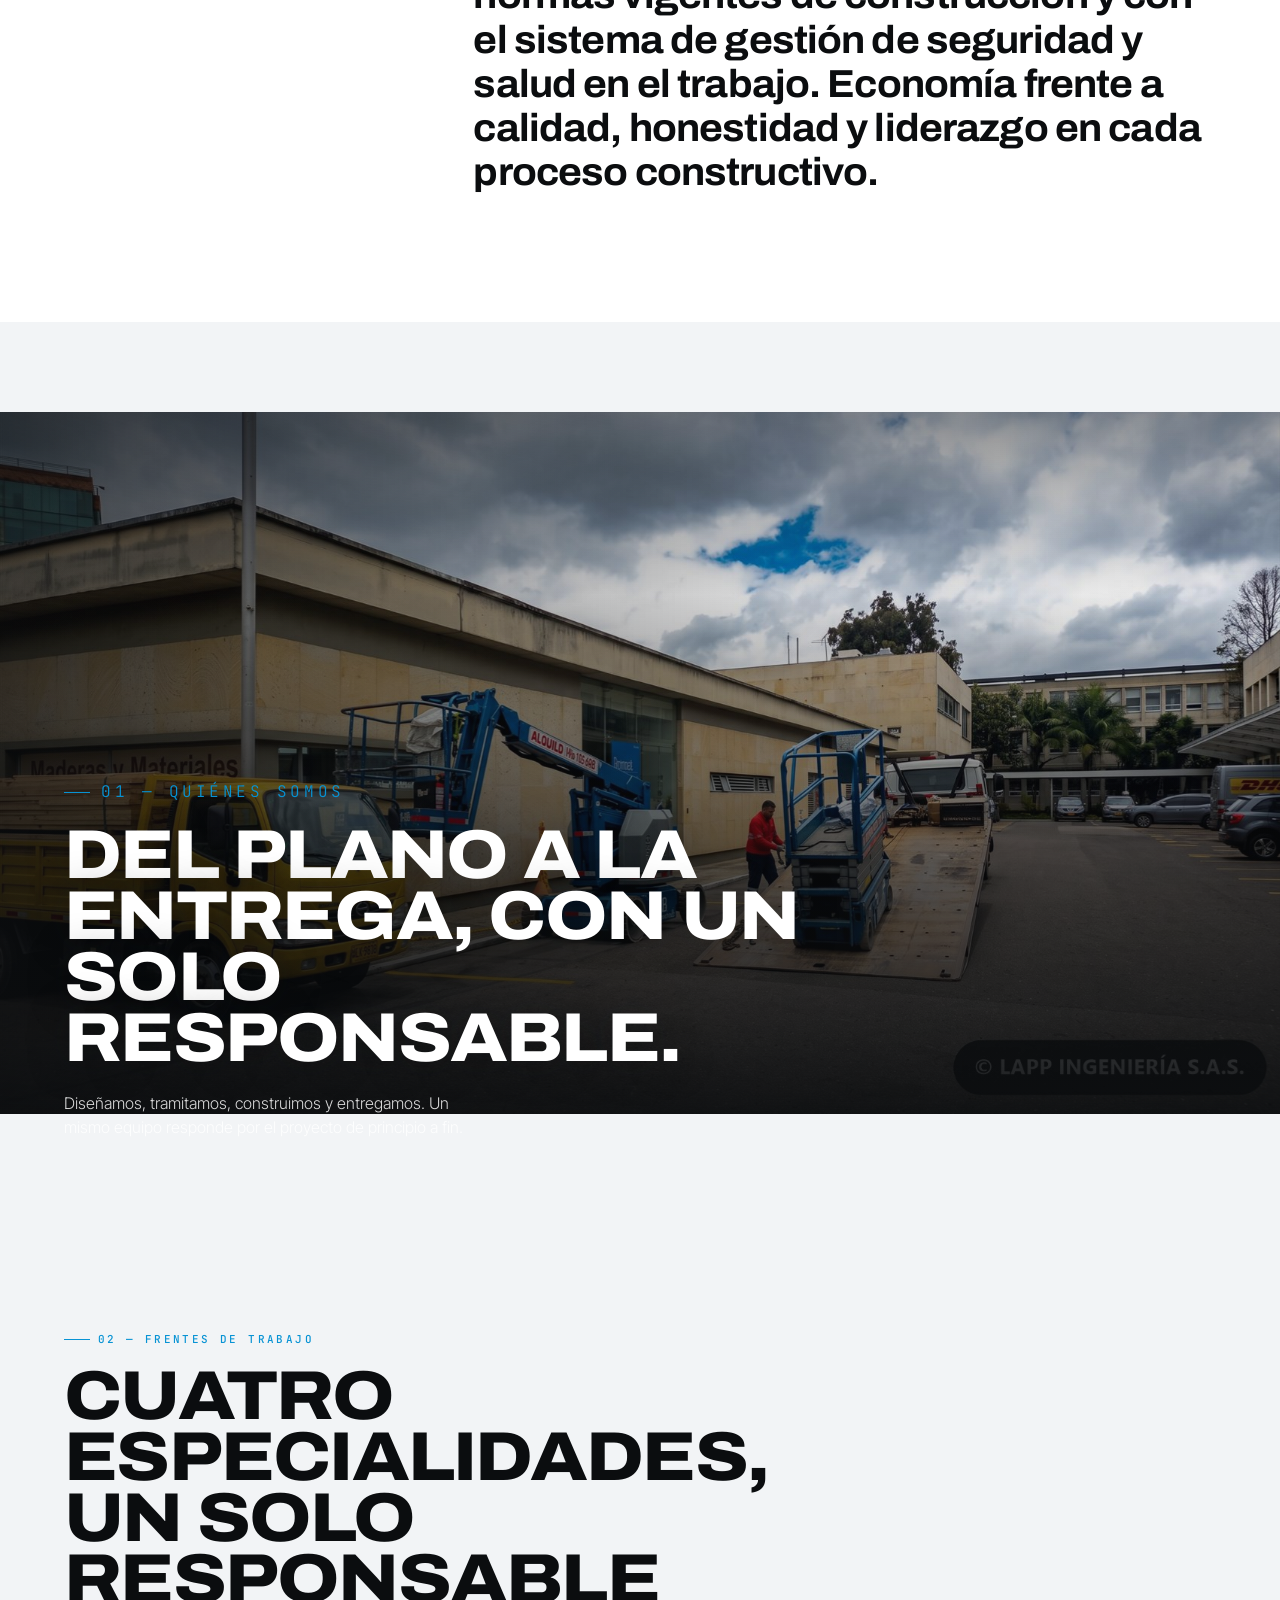
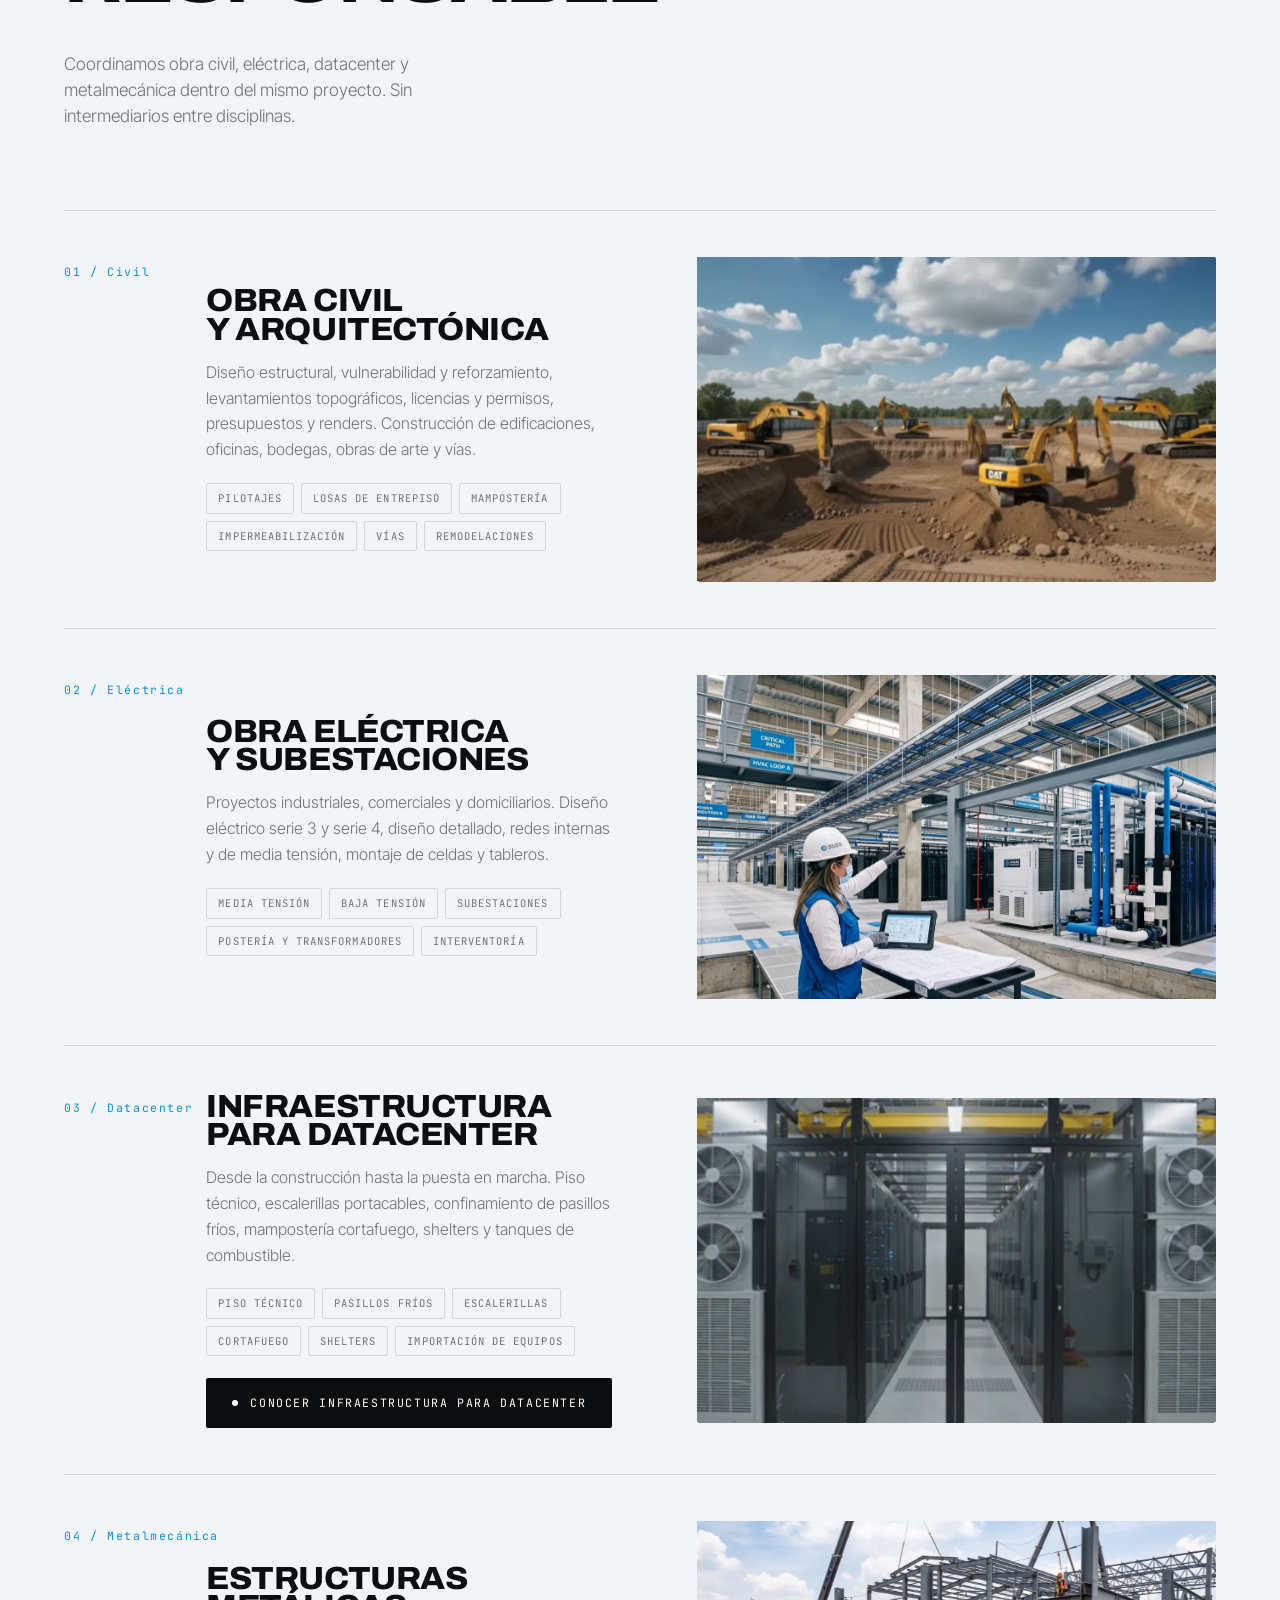
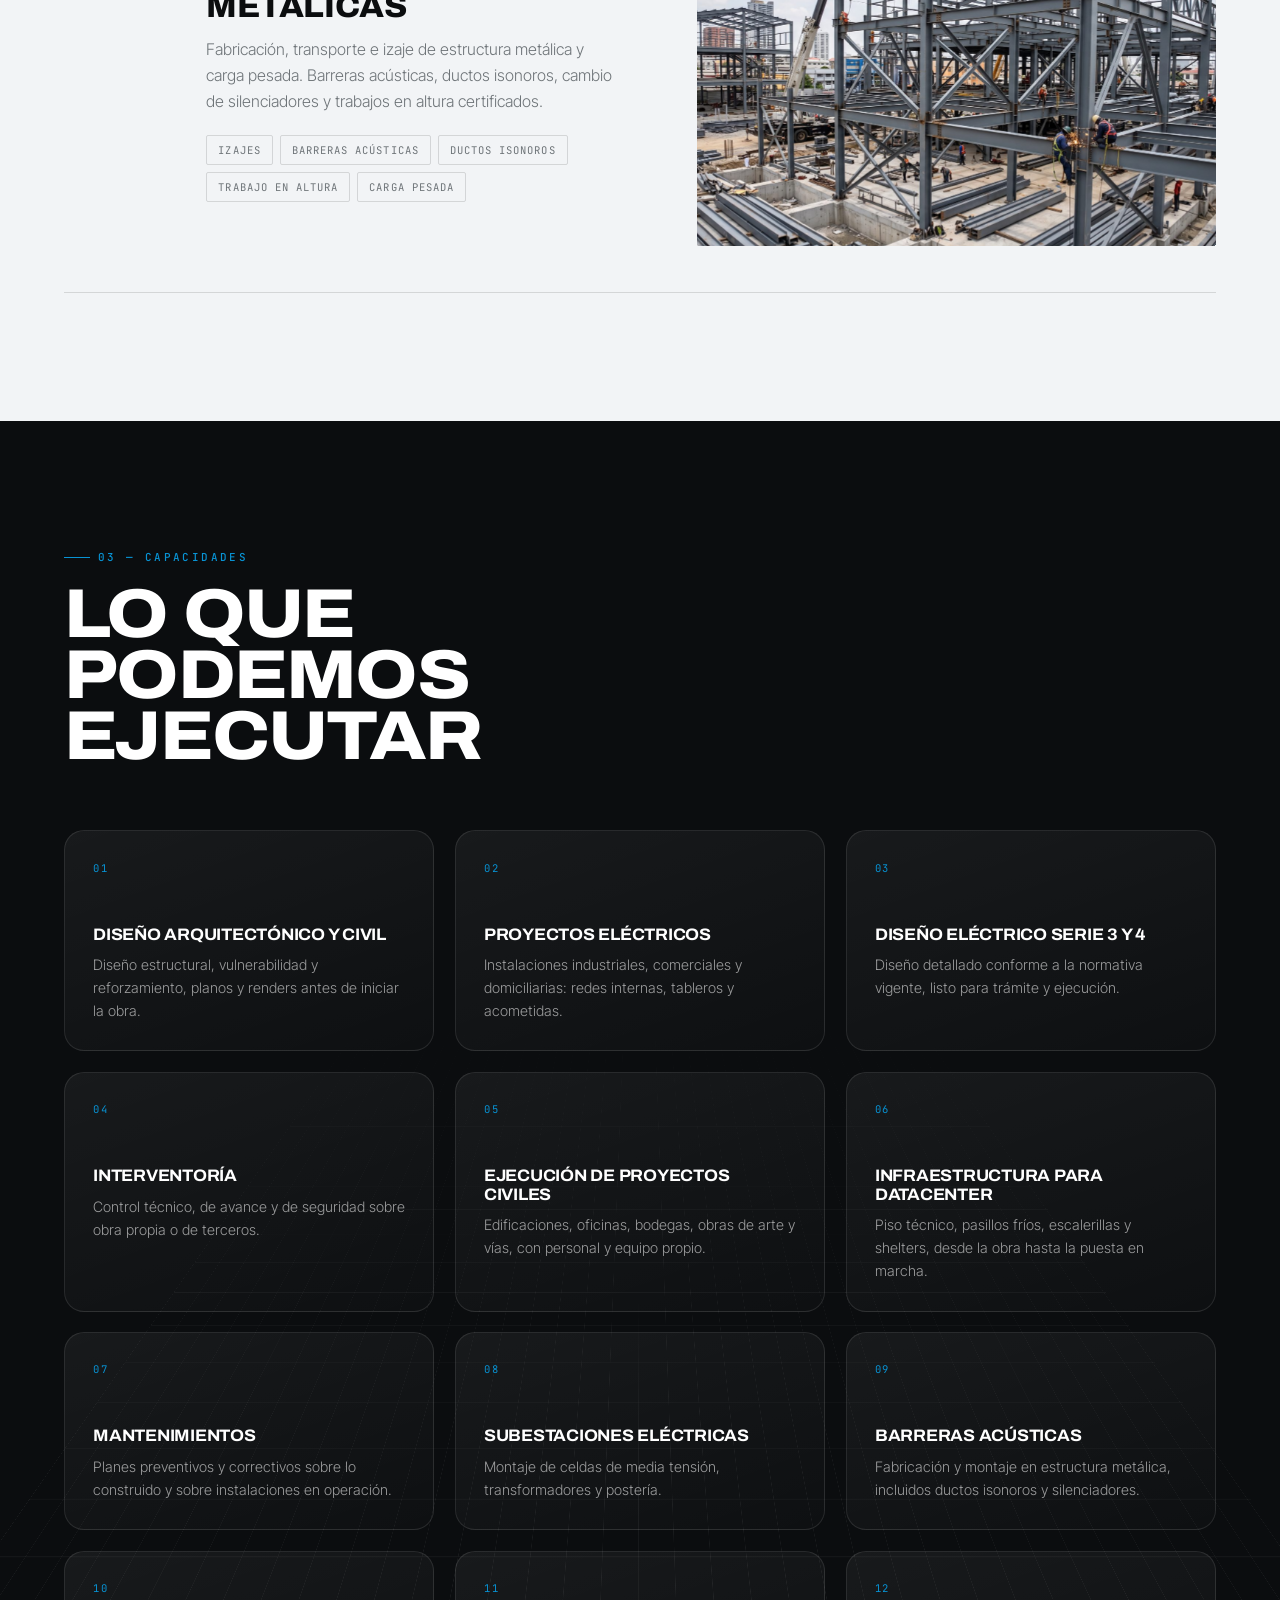
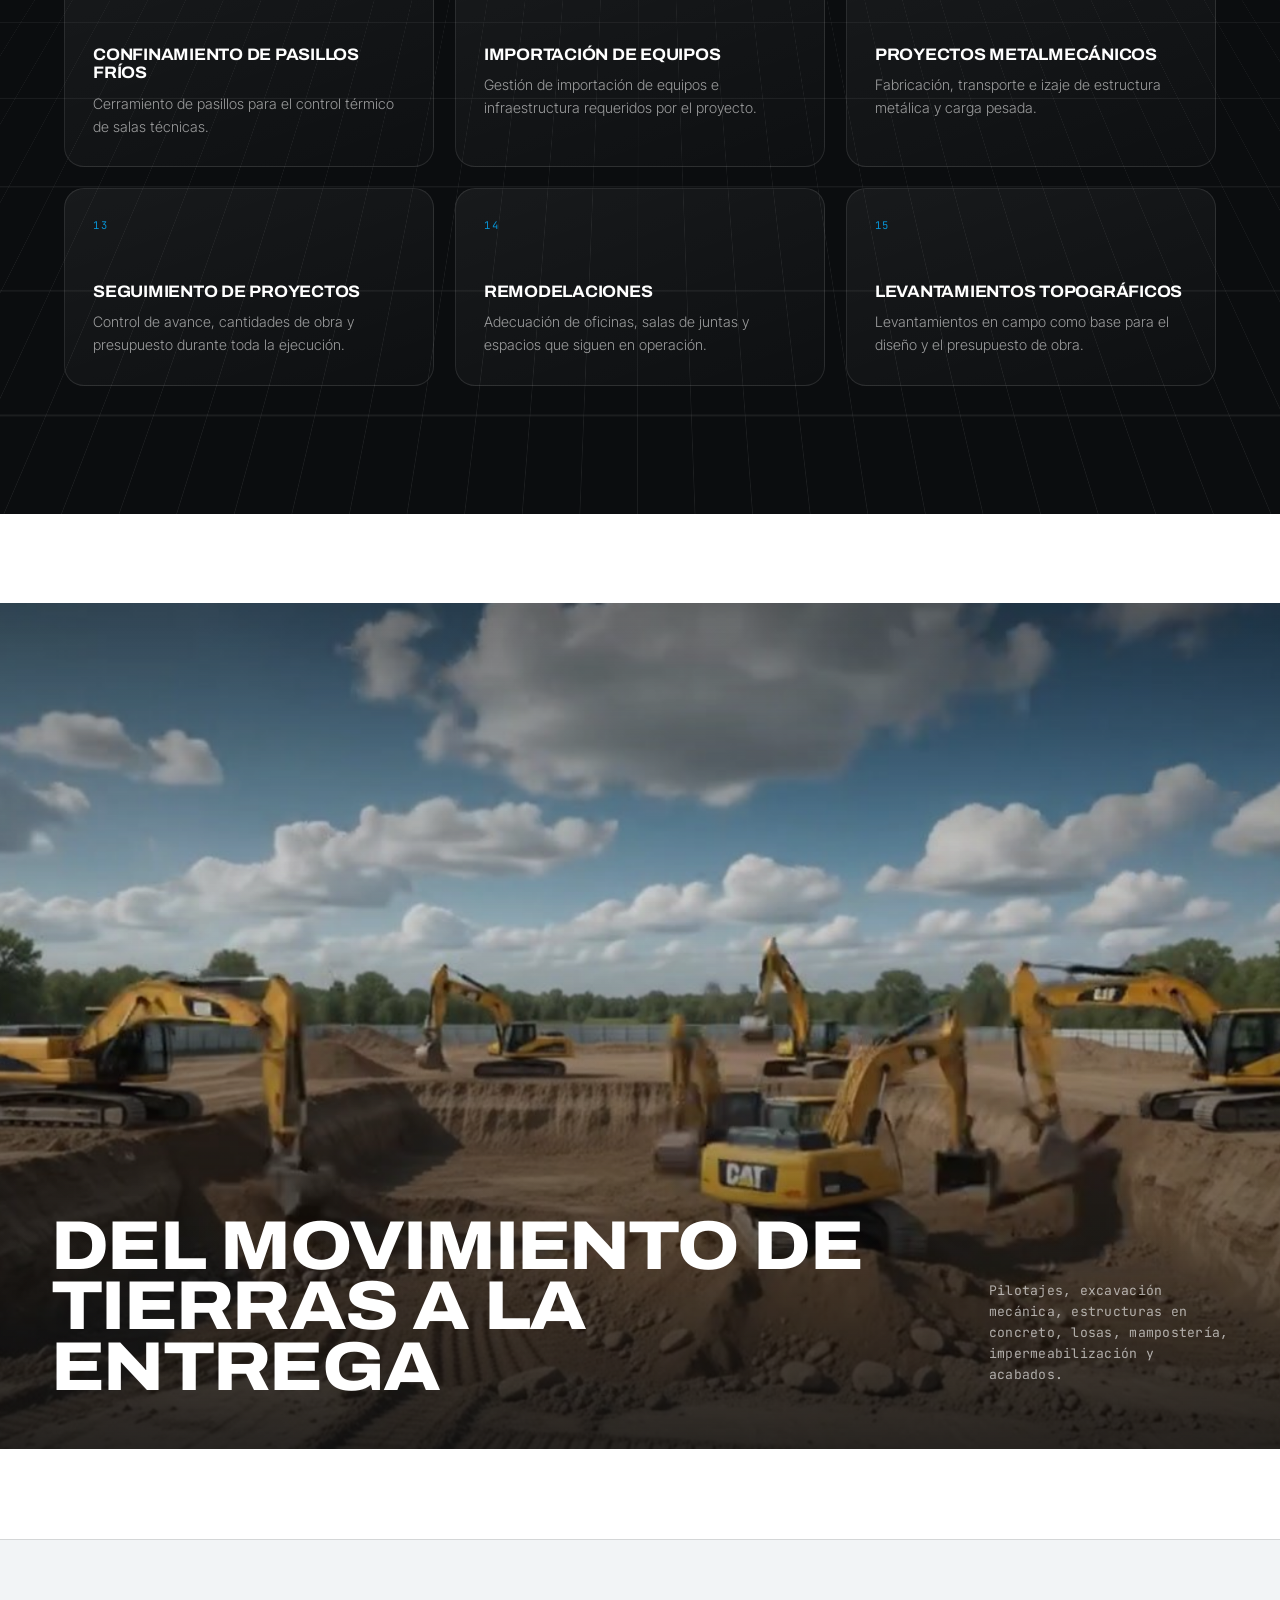
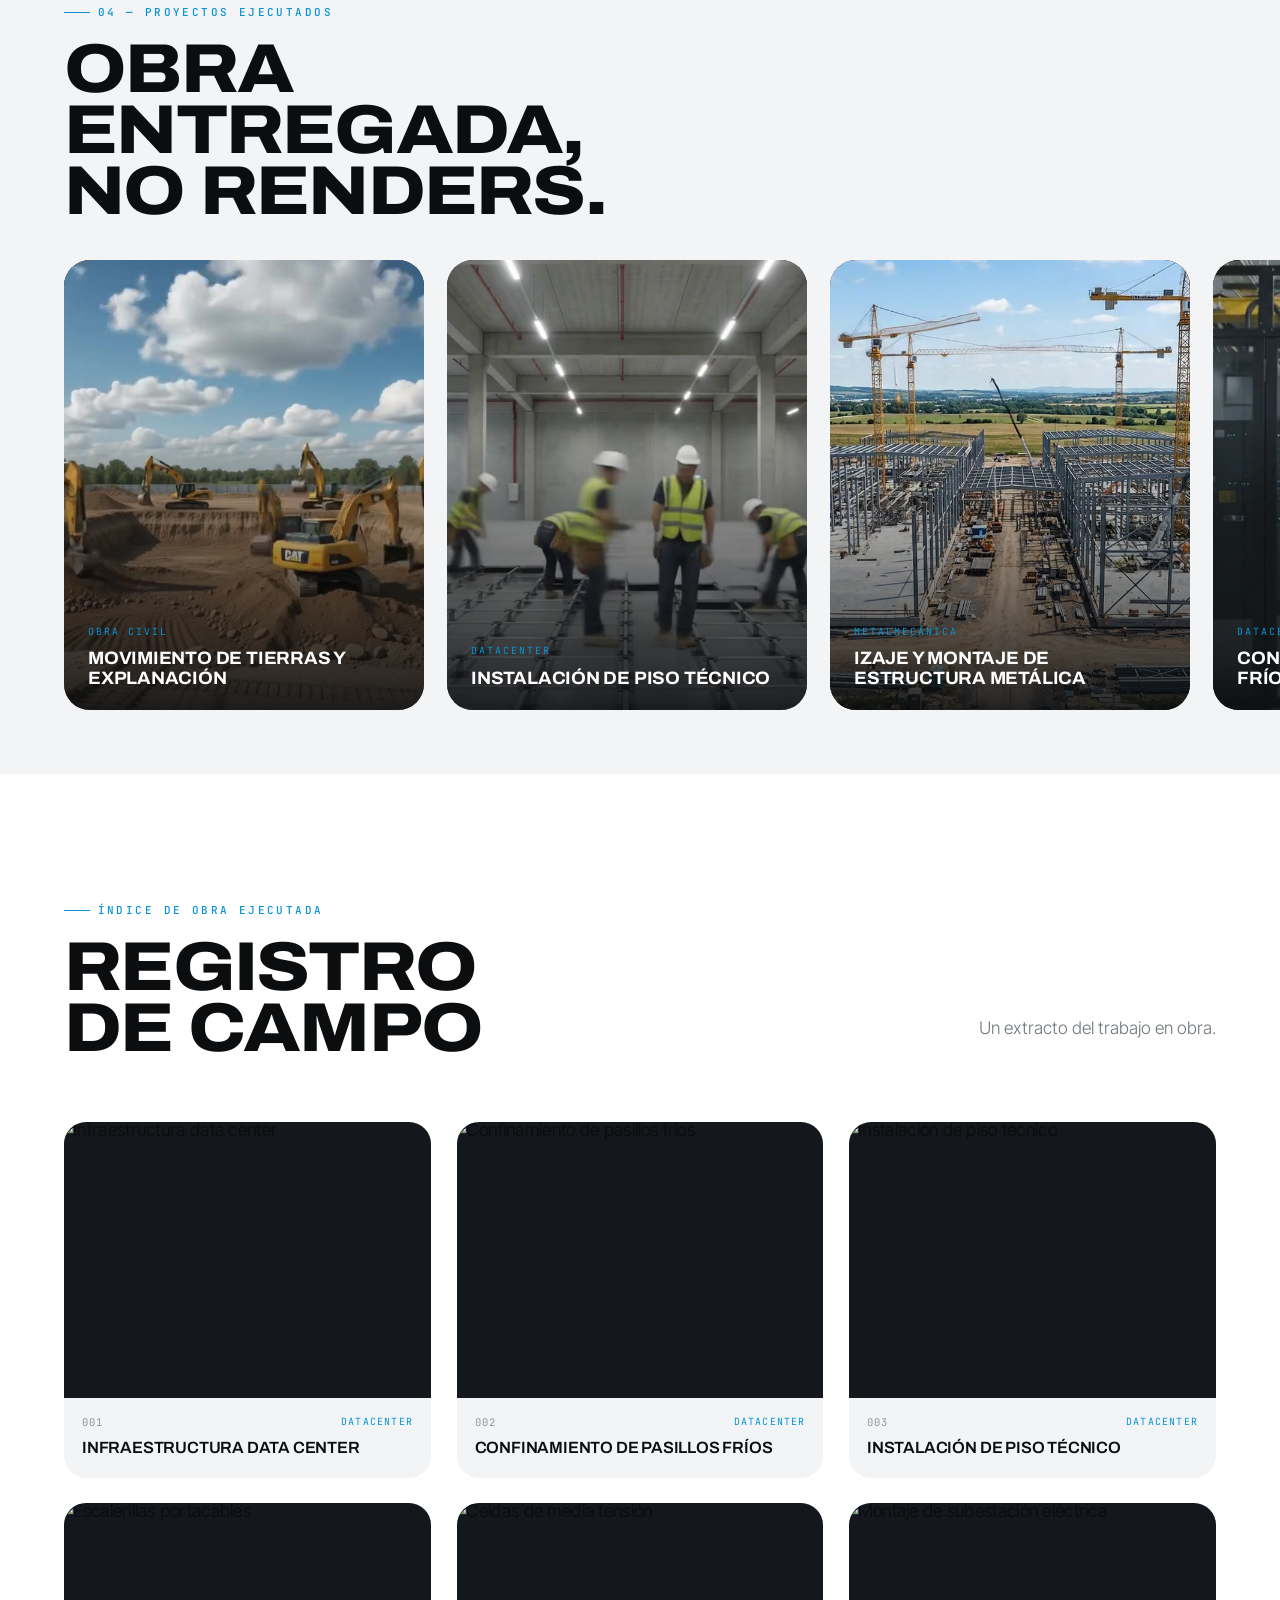
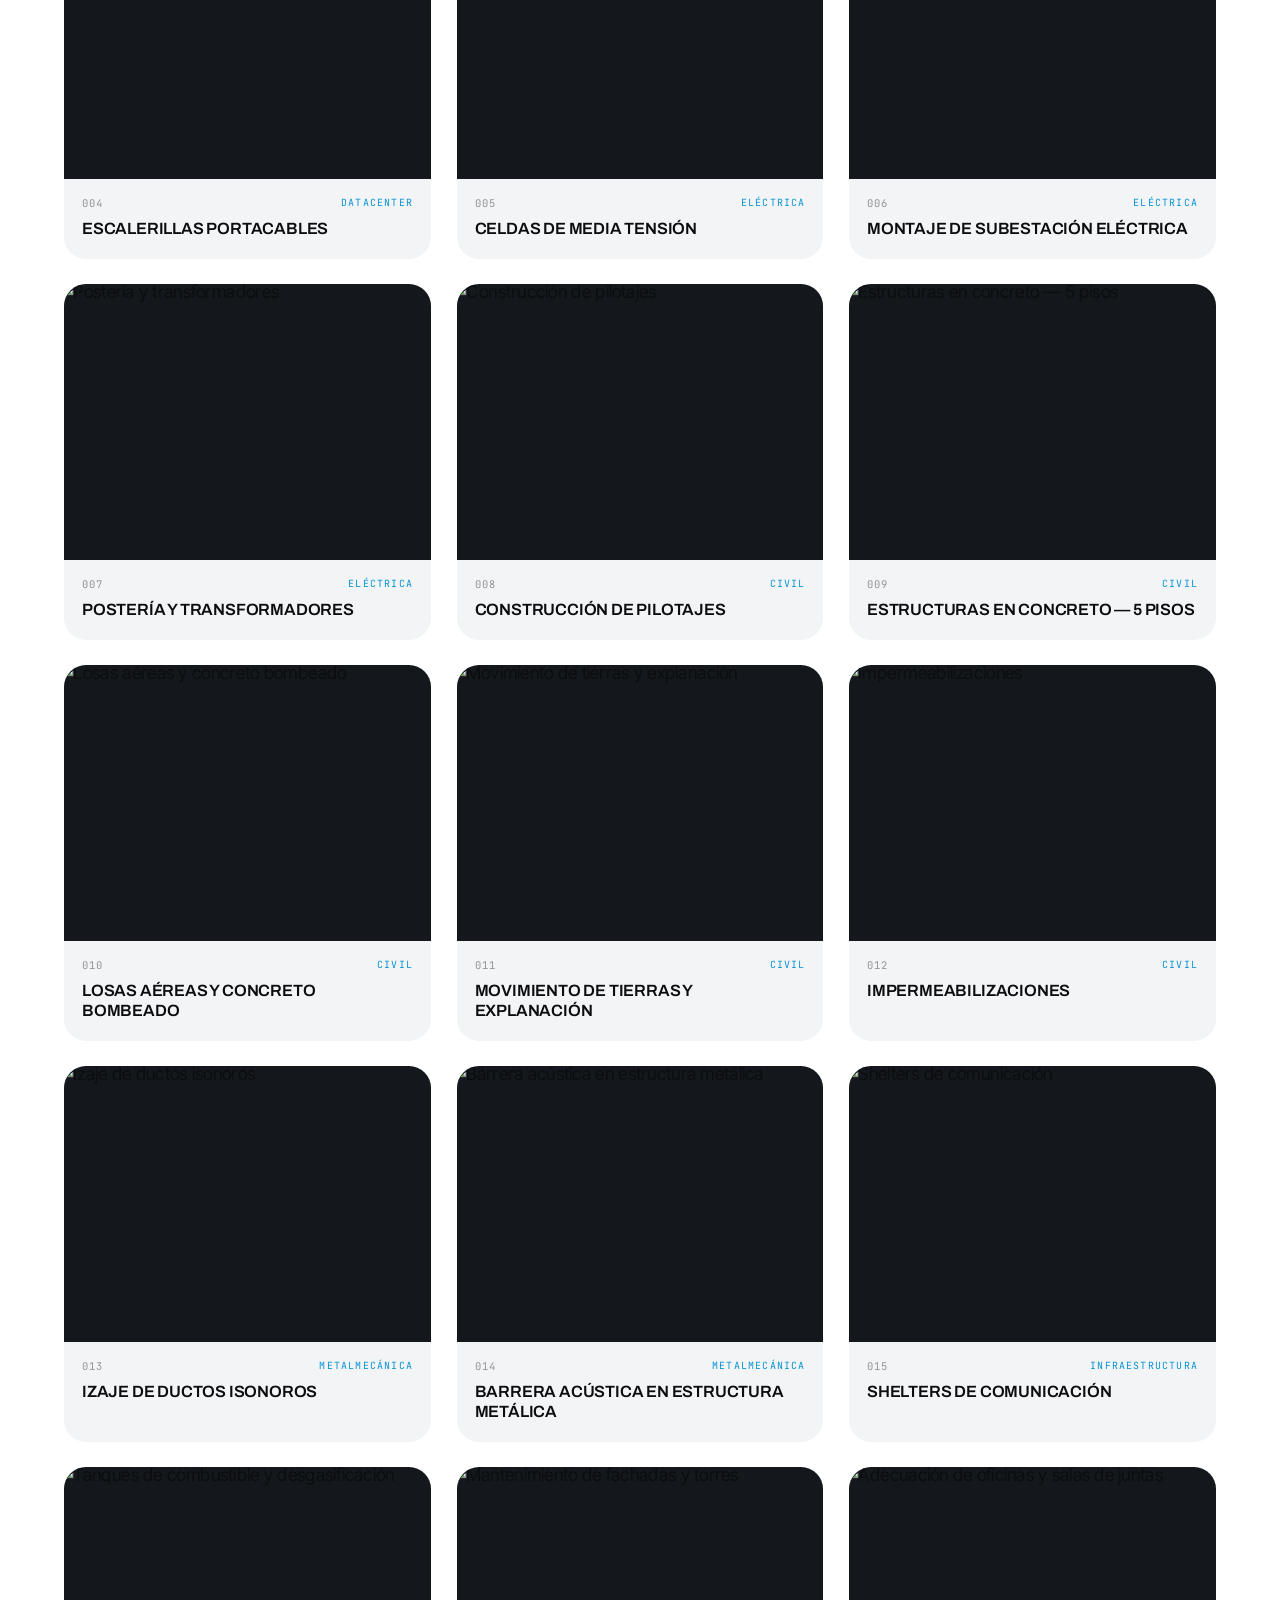
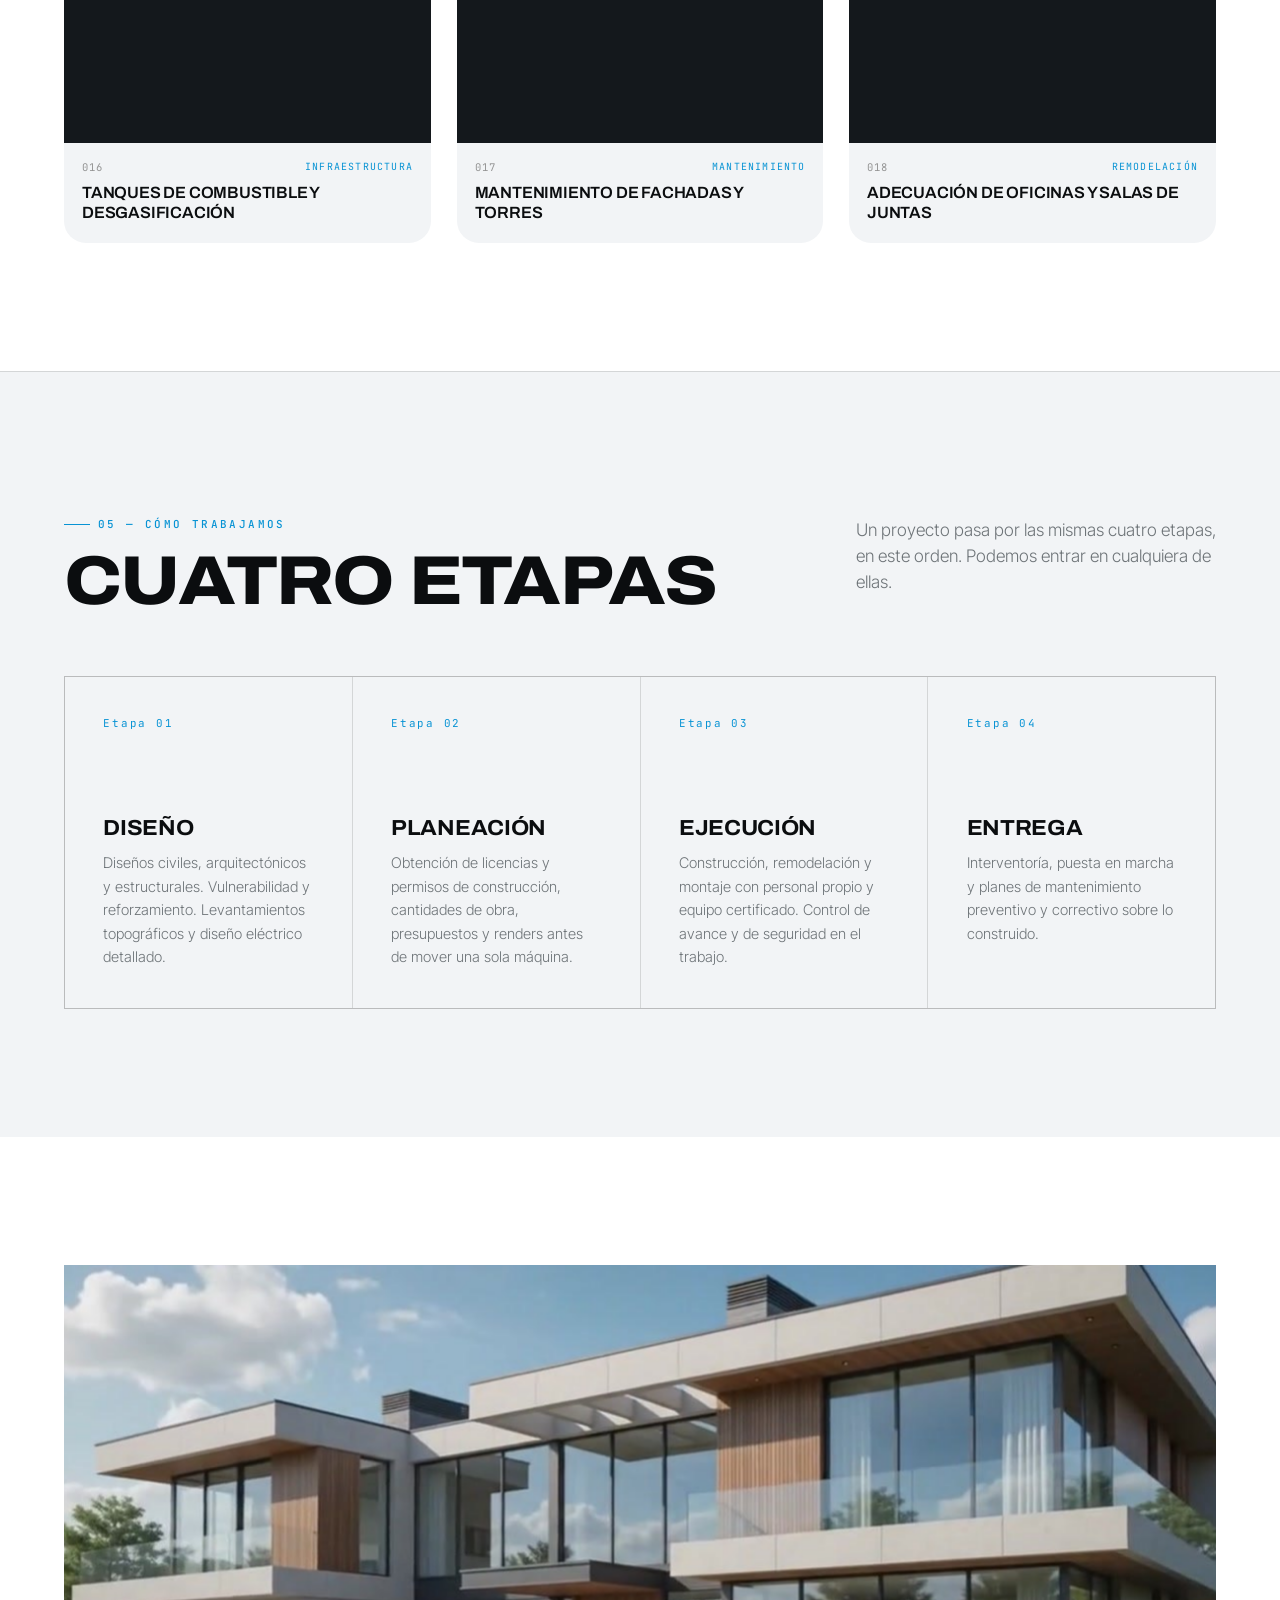
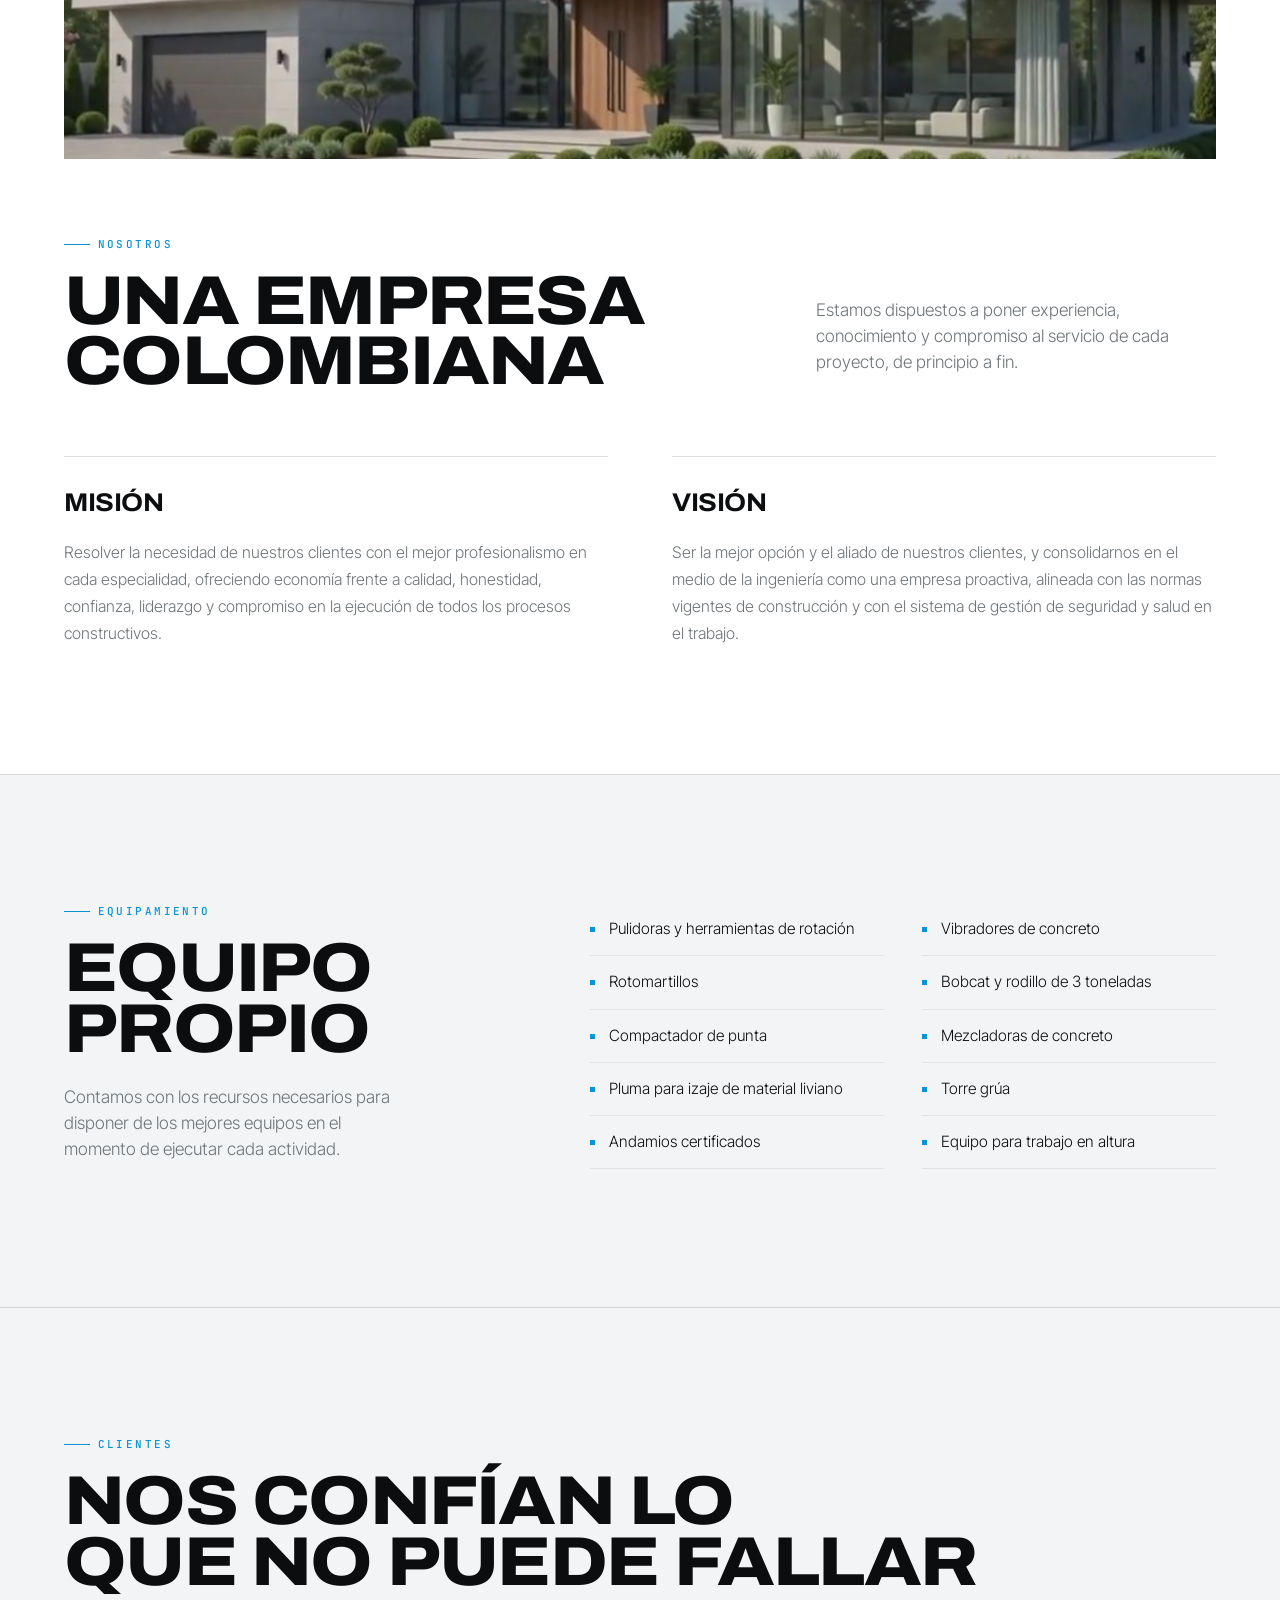
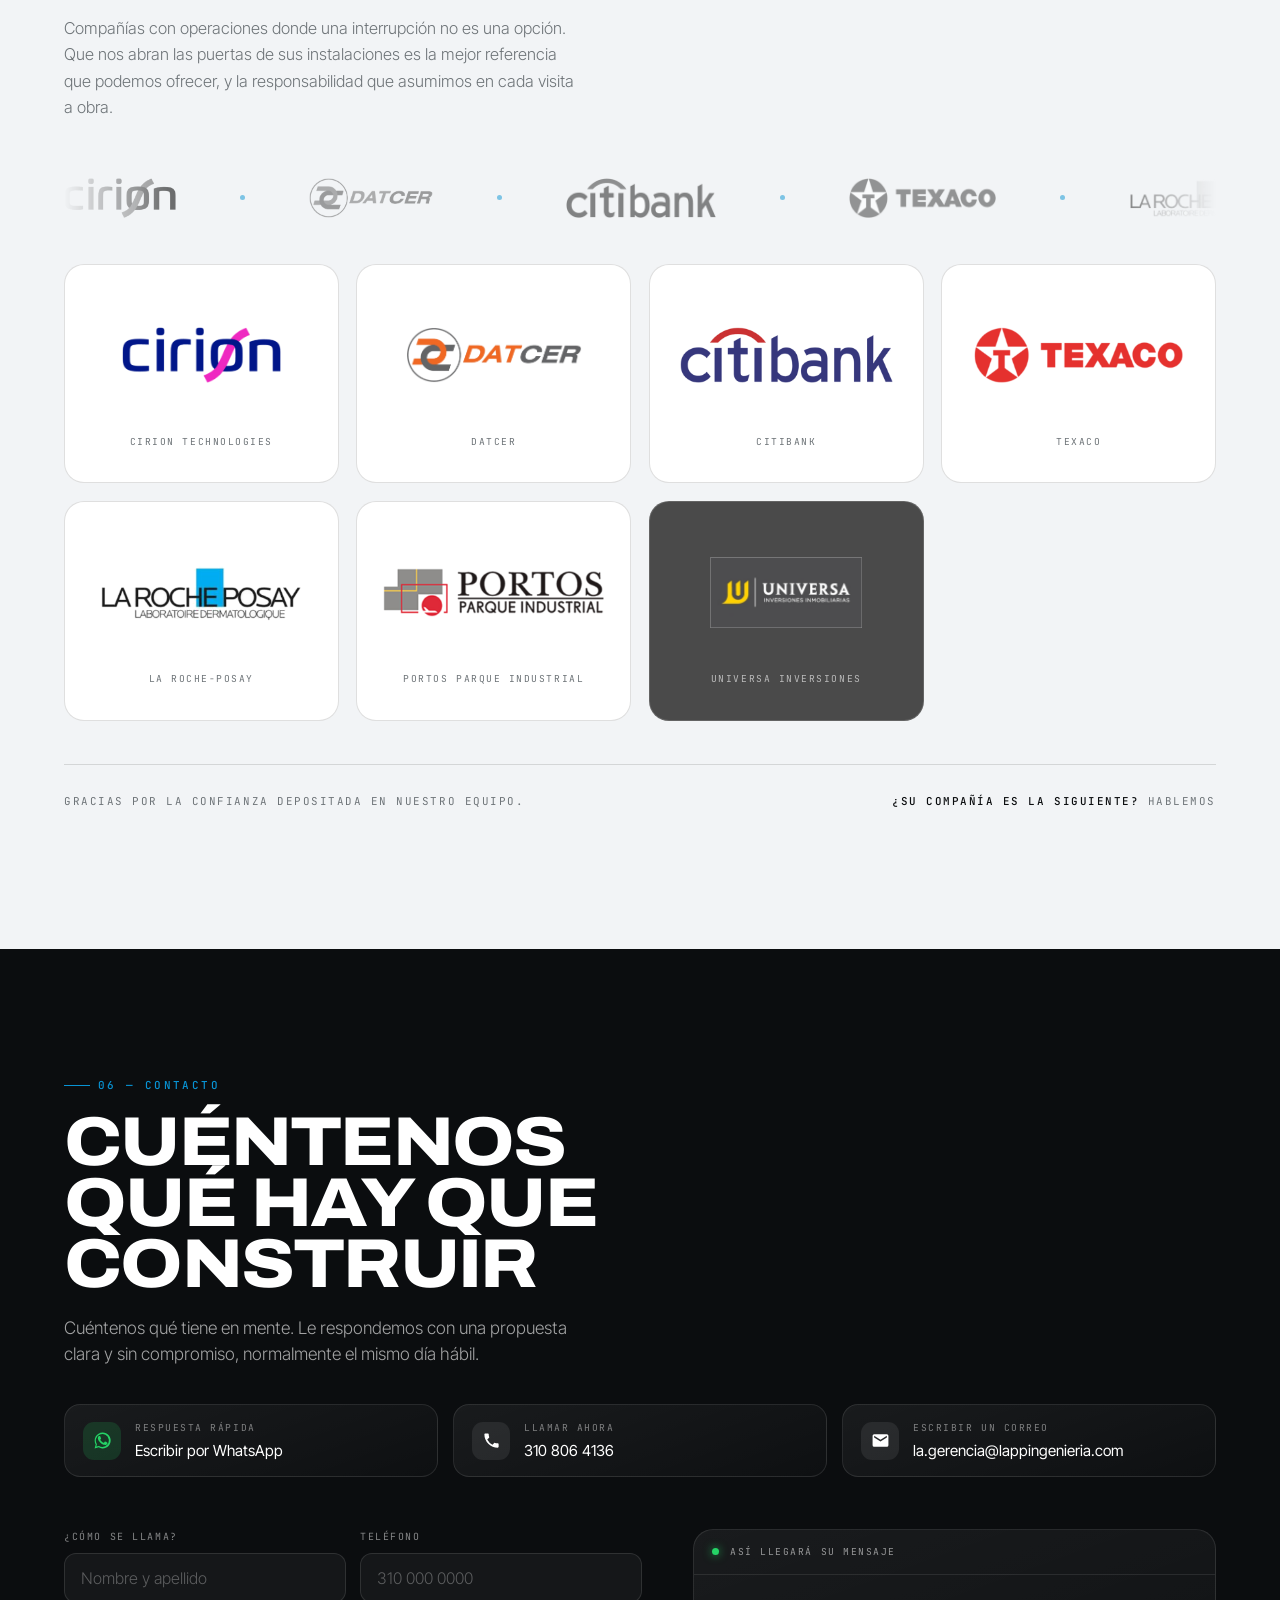
==== commit d9e3bb5a: "Siete clientes en el muro de logos y correccion del encuadre en el brochure - Se anaden Citibank, Te" ====
--- a/index.html
+++ b/index.html
@@ -425,23 +425,42 @@
       <div class="cli__row" id="cliRow">
         <div class="cli__item"><img src="assets/cli-cirion.png" alt="Cirion Technologies" loading="lazy" decoding="async"><span class="cli__sep" aria-hidden="true"></span></div>
         <div class="cli__item"><img src="assets/cli-datcer.png" alt="DATCER" loading="lazy" decoding="async"><span class="cli__sep" aria-hidden="true"></span></div>
+        <div class="cli__item"><img src="assets/cli-citibank.png" alt="Citibank" loading="lazy" decoding="async"><span class="cli__sep" aria-hidden="true"></span></div>
+        <div class="cli__item"><img src="assets/cli-texaco.png" alt="Texaco" loading="lazy" decoding="async"><span class="cli__sep" aria-hidden="true"></span></div>
+        <div class="cli__item"><img src="assets/cli-larocheposay.png" alt="La Roche-Posay" loading="lazy" decoding="async"><span class="cli__sep" aria-hidden="true"></span></div>
+        <div class="cli__item"><img src="assets/cli-portos.png" alt="Portos Parque Industrial" loading="lazy" decoding="async"><span class="cli__sep" aria-hidden="true"></span></div>
+        <div class="cli__item"><img src="assets/cli-universa.png" alt="Universa Inversiones" loading="lazy" decoding="async"><span class="cli__sep" aria-hidden="true"></span></div>
       </div>
     </div>
 
     <div class="cli__cards">
       <article class="cli__card">
         <div class="cli__card__logo"><img src="assets/cli-cirion.png" alt="Cirion Technologies" loading="lazy" decoding="async"></div>
-        <div class="cli__card__foot">
-          <span class="cli__card__name">Cirion Technologies</span>
-          <span class="cli__card__tag">Cliente</span>
-        </div>
+        <span class="cli__card__name">Cirion Technologies</span>
       </article>
       <article class="cli__card">
         <div class="cli__card__logo"><img src="assets/cli-datcer.png" alt="DATCER" loading="lazy" decoding="async"></div>
-        <div class="cli__card__foot">
-          <span class="cli__card__name">DATCER</span>
-          <span class="cli__card__tag">Cliente</span>
-        </div>
+        <span class="cli__card__name">DATCER</span>
+      </article>
+      <article class="cli__card">
+        <div class="cli__card__logo"><img src="assets/cli-citibank.png" alt="Citibank" loading="lazy" decoding="async"></div>
+        <span class="cli__card__name">Citibank</span>
+      </article>
+      <article class="cli__card">
+        <div class="cli__card__logo"><img src="assets/cli-texaco.png" alt="Texaco" loading="lazy" decoding="async"></div>
+        <span class="cli__card__name">Texaco</span>
+      </article>
+      <article class="cli__card">
+        <div class="cli__card__logo"><img src="assets/cli-larocheposay.png" alt="La Roche-Posay" loading="lazy" decoding="async"></div>
+        <span class="cli__card__name">La Roche-Posay</span>
+      </article>
+      <article class="cli__card">
+        <div class="cli__card__logo"><img src="assets/cli-portos.png" alt="Portos Parque Industrial" loading="lazy" decoding="async"></div>
+        <span class="cli__card__name">Portos Parque Industrial</span>
+      </article>
+      <article class="cli__card cli__card--dark">
+        <div class="cli__card__logo"><img src="assets/cli-universa.png" alt="Universa Inversiones" loading="lazy" decoding="async"></div>
+        <span class="cli__card__name">Universa Inversiones</span>
       </article>
     </div>
 
--- a/assets/site.css
+++ b/assets/site.css
@@ -658,26 +658,33 @@
 .cli__marquee:hover img{opacity:1;filter:grayscale(0)}
 .cli__sep{width:5px;height:5px;border-radius:50%;background:var(--blue);flex:none;opacity:.5}
 
-/* tarjetas destacadas */
-.cli__cards{display:grid;grid-template-columns:repeat(2,1fr);gap:clamp(16px,2vw,28px);margin-top:clamp(30px,3.6vw,52px)}
+/* muro de logos */
+.cli__cards{display:grid;grid-template-columns:repeat(4,1fr);gap:clamp(12px,1.4vw,20px);margin-top:clamp(30px,3.6vw,52px)}
 .cli__card{
-  position:relative;display:flex;flex-direction:column;gap:clamp(20px,2.4vw,32px);
-  background:var(--white);border:1px solid var(--line);border-radius:22px;
-  padding:clamp(28px,3.2vw,46px);overflow:hidden;
+  position:relative;display:flex;flex-direction:column;align-items:center;justify-content:center;gap:clamp(16px,1.8vw,24px);
+  background:var(--white);border:1px solid var(--line);border-radius:20px;
+  padding:clamp(24px,2.6vw,36px) clamp(18px,2vw,28px);overflow:hidden;aspect-ratio:5/4;
   transition:transform .4s var(--ease),box-shadow .4s var(--ease),border-color .4s
 }
 .cli__card::before{
   content:"";position:absolute;inset:0;opacity:0;pointer-events:none;
-  background:radial-gradient(120% 100% at 15% 0%,rgba(8,147,212,.09),transparent 62%);
+  background:radial-gradient(120% 100% at 50% 0%,rgba(8,147,212,.1),transparent 64%);
   transition:opacity .45s var(--ease)
 }
 .cli__card:hover{transform:translateY(-6px);border-color:rgba(8,147,212,.35);box-shadow:0 28px 54px -30px rgba(11,13,15,.34)}
 .cli__card:hover::before{opacity:1}
-.cli__card__logo{position:relative;z-index:1;display:flex;align-items:center;min-height:clamp(52px,5vw,76px)}
-.cli__card__logo img{height:clamp(38px,3.9vw,58px);width:auto;object-fit:contain}
-.cli__card__foot{position:relative;z-index:1;display:flex;align-items:baseline;justify-content:space-between;gap:18px;flex-wrap:wrap;border-top:1px solid var(--line);padding-top:clamp(16px,1.8vw,22px)}
-.cli__card__name{font-family:var(--display);font-weight:700;font-stretch:104%;text-transform:uppercase;letter-spacing:-.012em;font-size:clamp(1rem,1.25vw,1.2rem);color:var(--ink)}
-.cli__card__tag{font-family:var(--mono);font-size:.62rem;letter-spacing:.16em;text-transform:uppercase;color:var(--blue)}
+.cli__card__logo{position:relative;z-index:1;display:flex;align-items:center;justify-content:center;flex:1;width:100%;min-height:0}
+.cli__card__logo img{max-height:clamp(46px,4.4vw,66px);max-width:100%;width:auto;object-fit:contain}
+.cli__card__name{
+  position:relative;z-index:1;font-family:var(--mono);font-size:.6rem;letter-spacing:.16em;text-transform:uppercase;
+  color:var(--steel-2);text-align:center;line-height:1.5
+}
+/* este logotipo viene con su fondo oscuro incorporado: el recuadro se
+   oscurece para que se integre en vez de flotar como un parche */
+.cli__card--dark{background:#4A4A4A;border-color:rgba(255,255,255,.14)}
+.cli__card--dark .cli__card__name{color:rgba(255,255,255,.62)}
+.cli__card--dark:hover{border-color:rgba(255,255,255,.4)}
+.cli__card--dark .cli__card__logo img{max-height:clamp(58px,5.6vw,84px)}
 
 .cli__note{
   margin-top:clamp(28px,3.4vw,46px);padding-top:clamp(20px,2.4vw,28px);border-top:1px solid var(--line);
@@ -686,9 +693,9 @@
 }
 .cli__note b{color:var(--ink);font-weight:500}
 
-@media (max-width:760px){
-  .cli__cards{grid-template-columns:1fr}
-}
+@media (max-width:1080px){ .cli__cards{grid-template-columns:repeat(3,1fr)} }
+@media (max-width:760px){ .cli__cards{grid-template-columns:repeat(2,1fr)} }
+@media (max-width:420px){ .cli__cards{grid-template-columns:1fr} }
 
 /* ============================================================
    CONTACTO
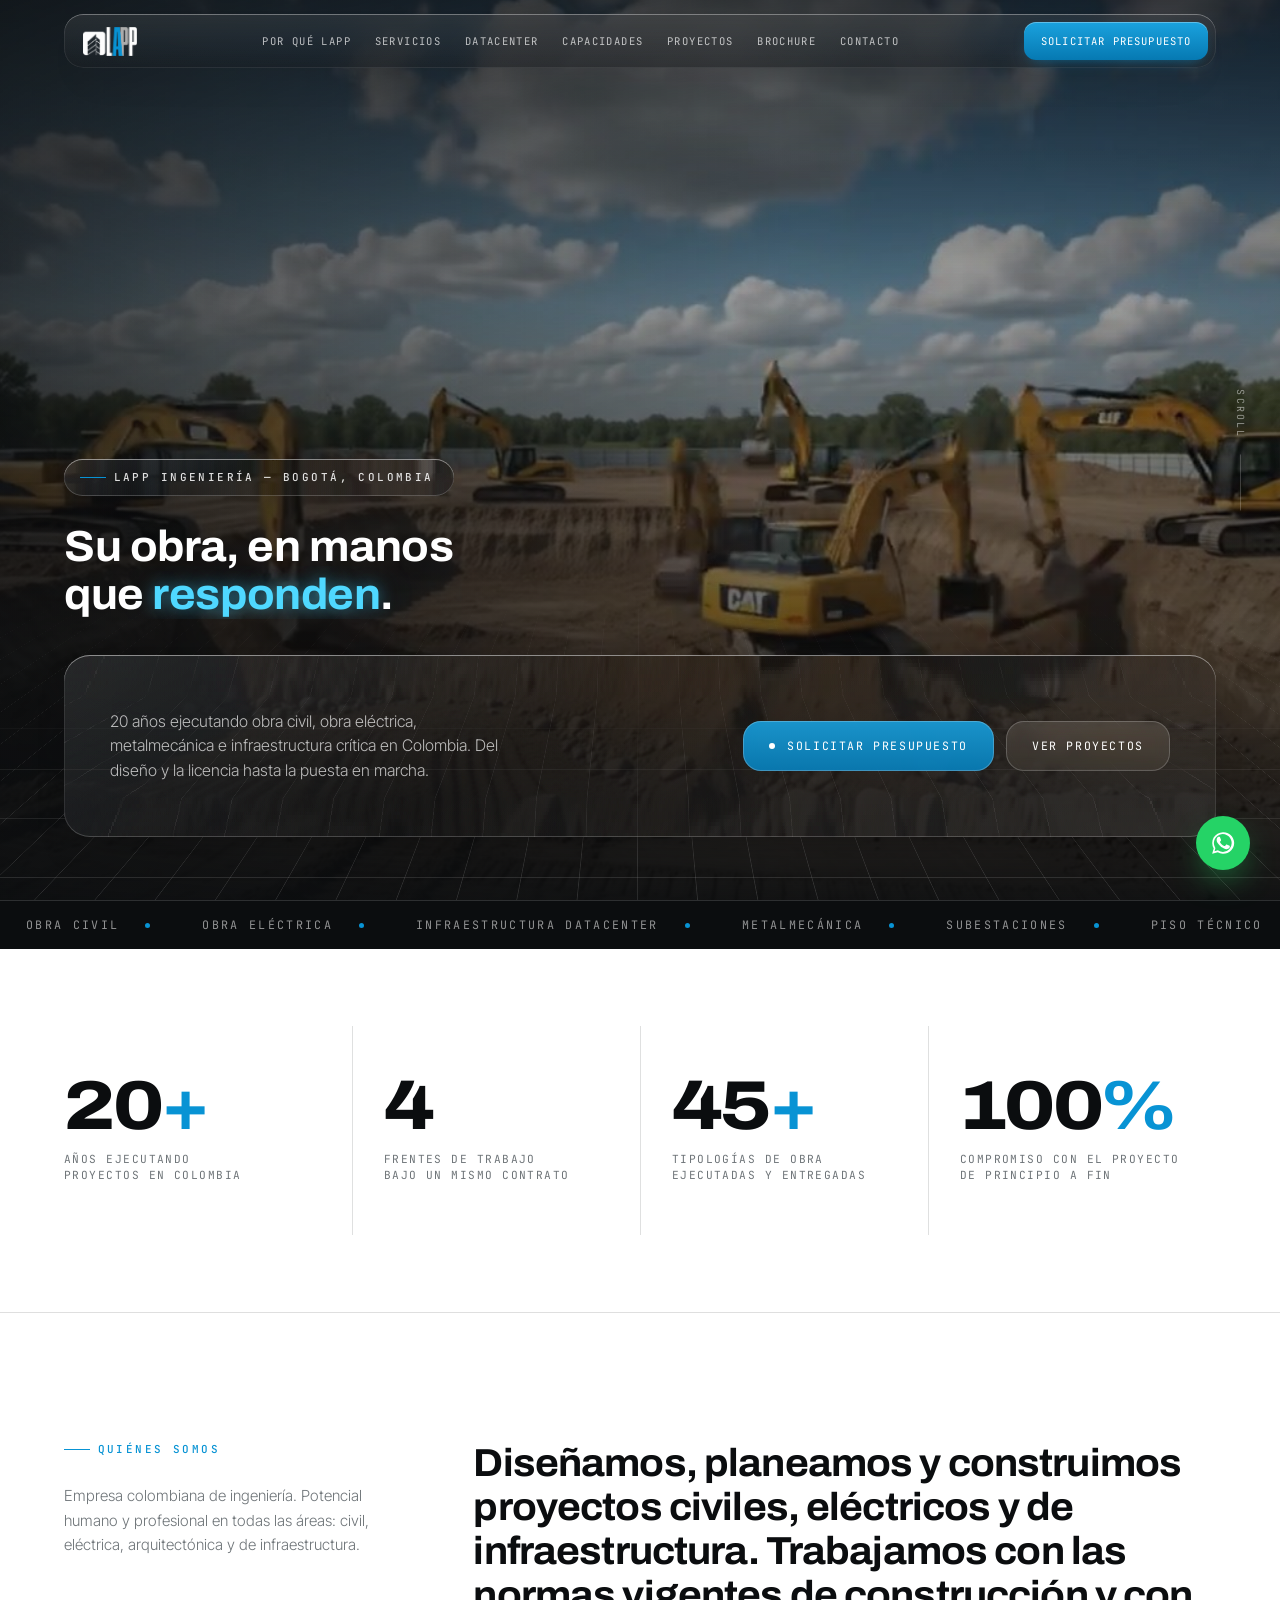
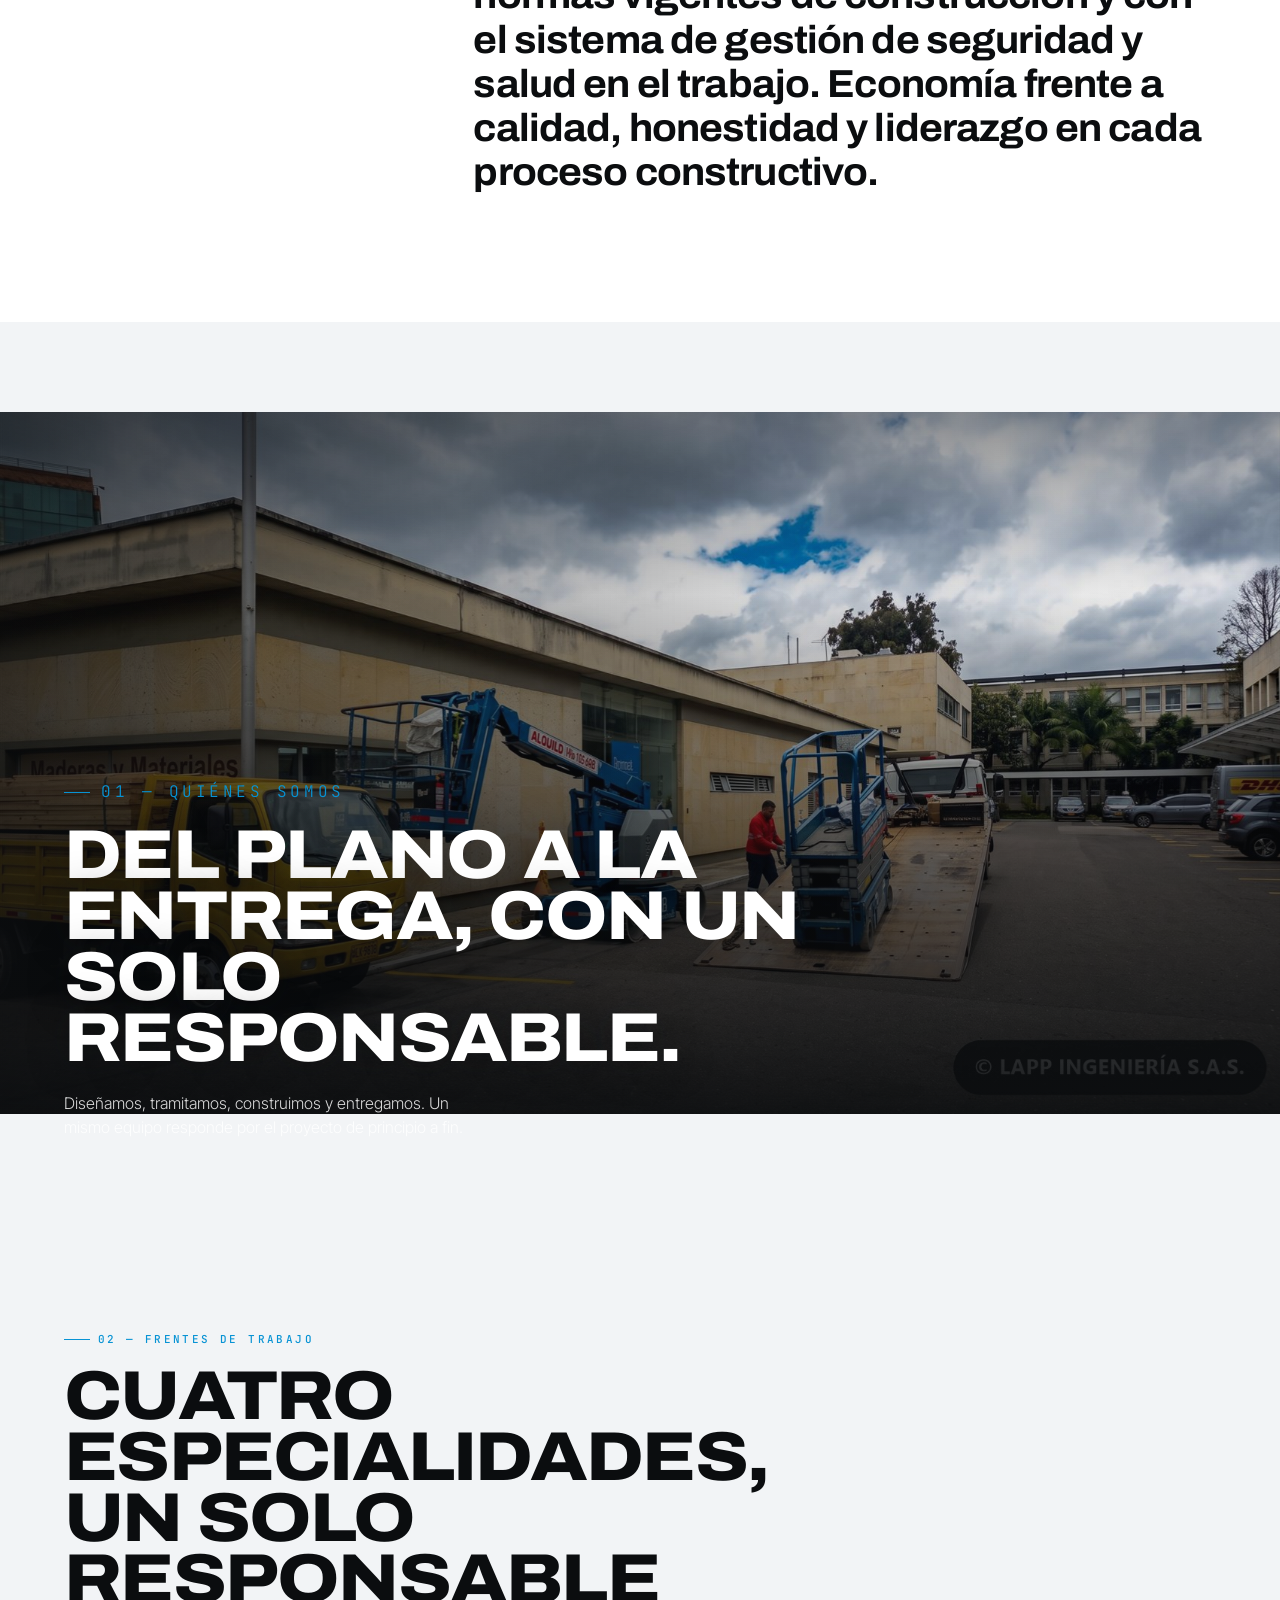
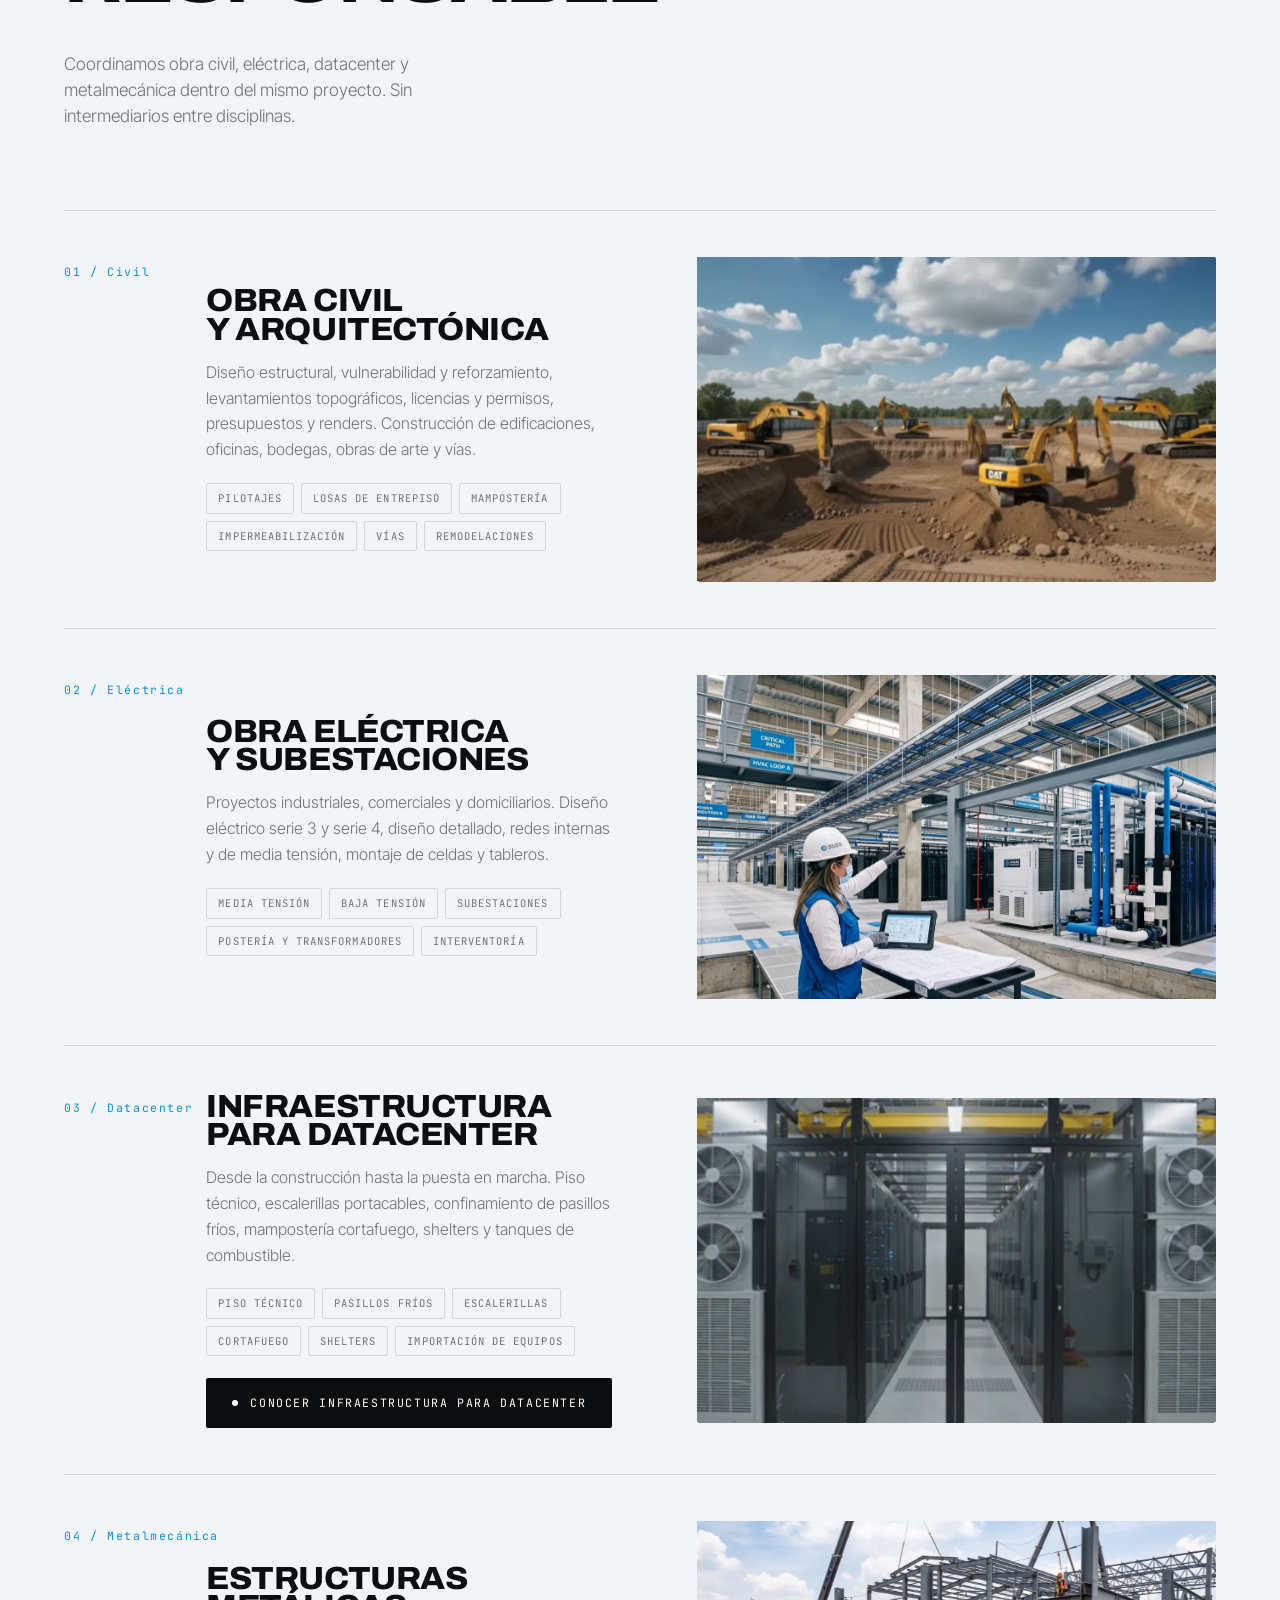
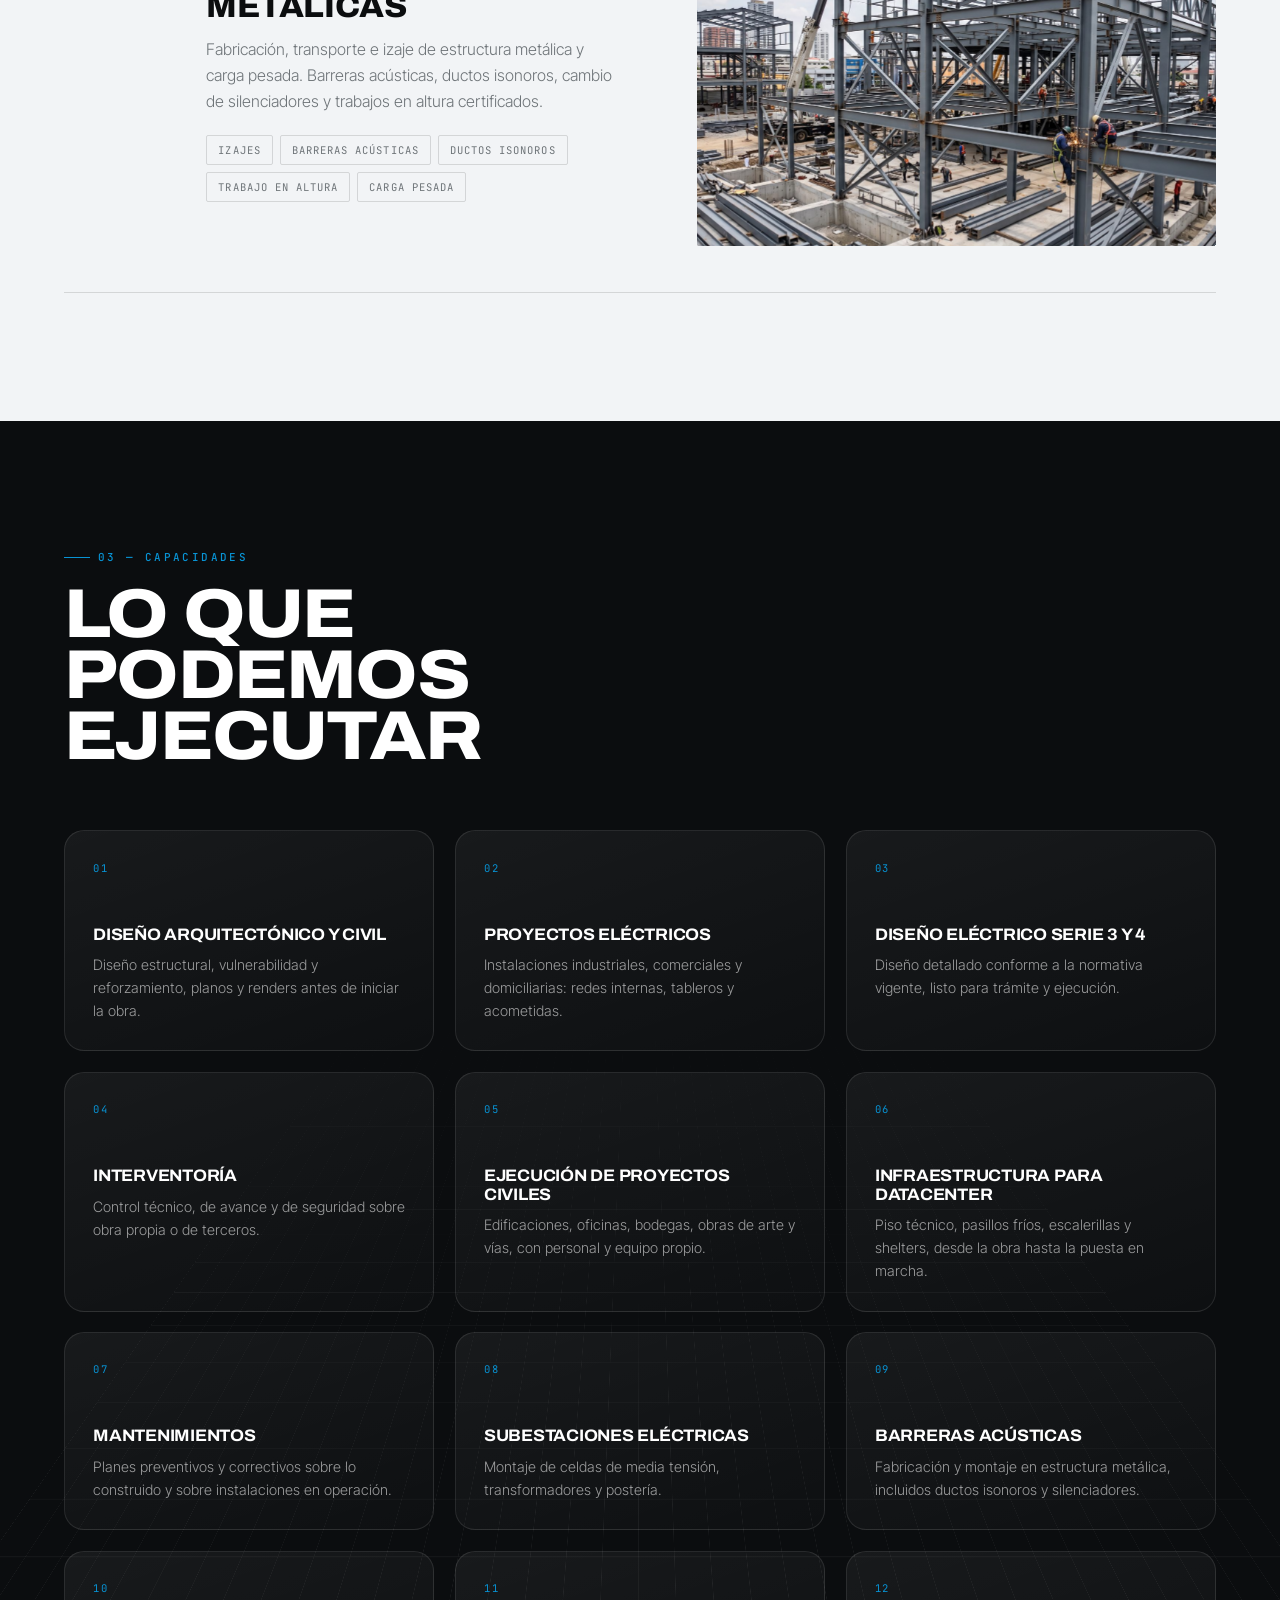
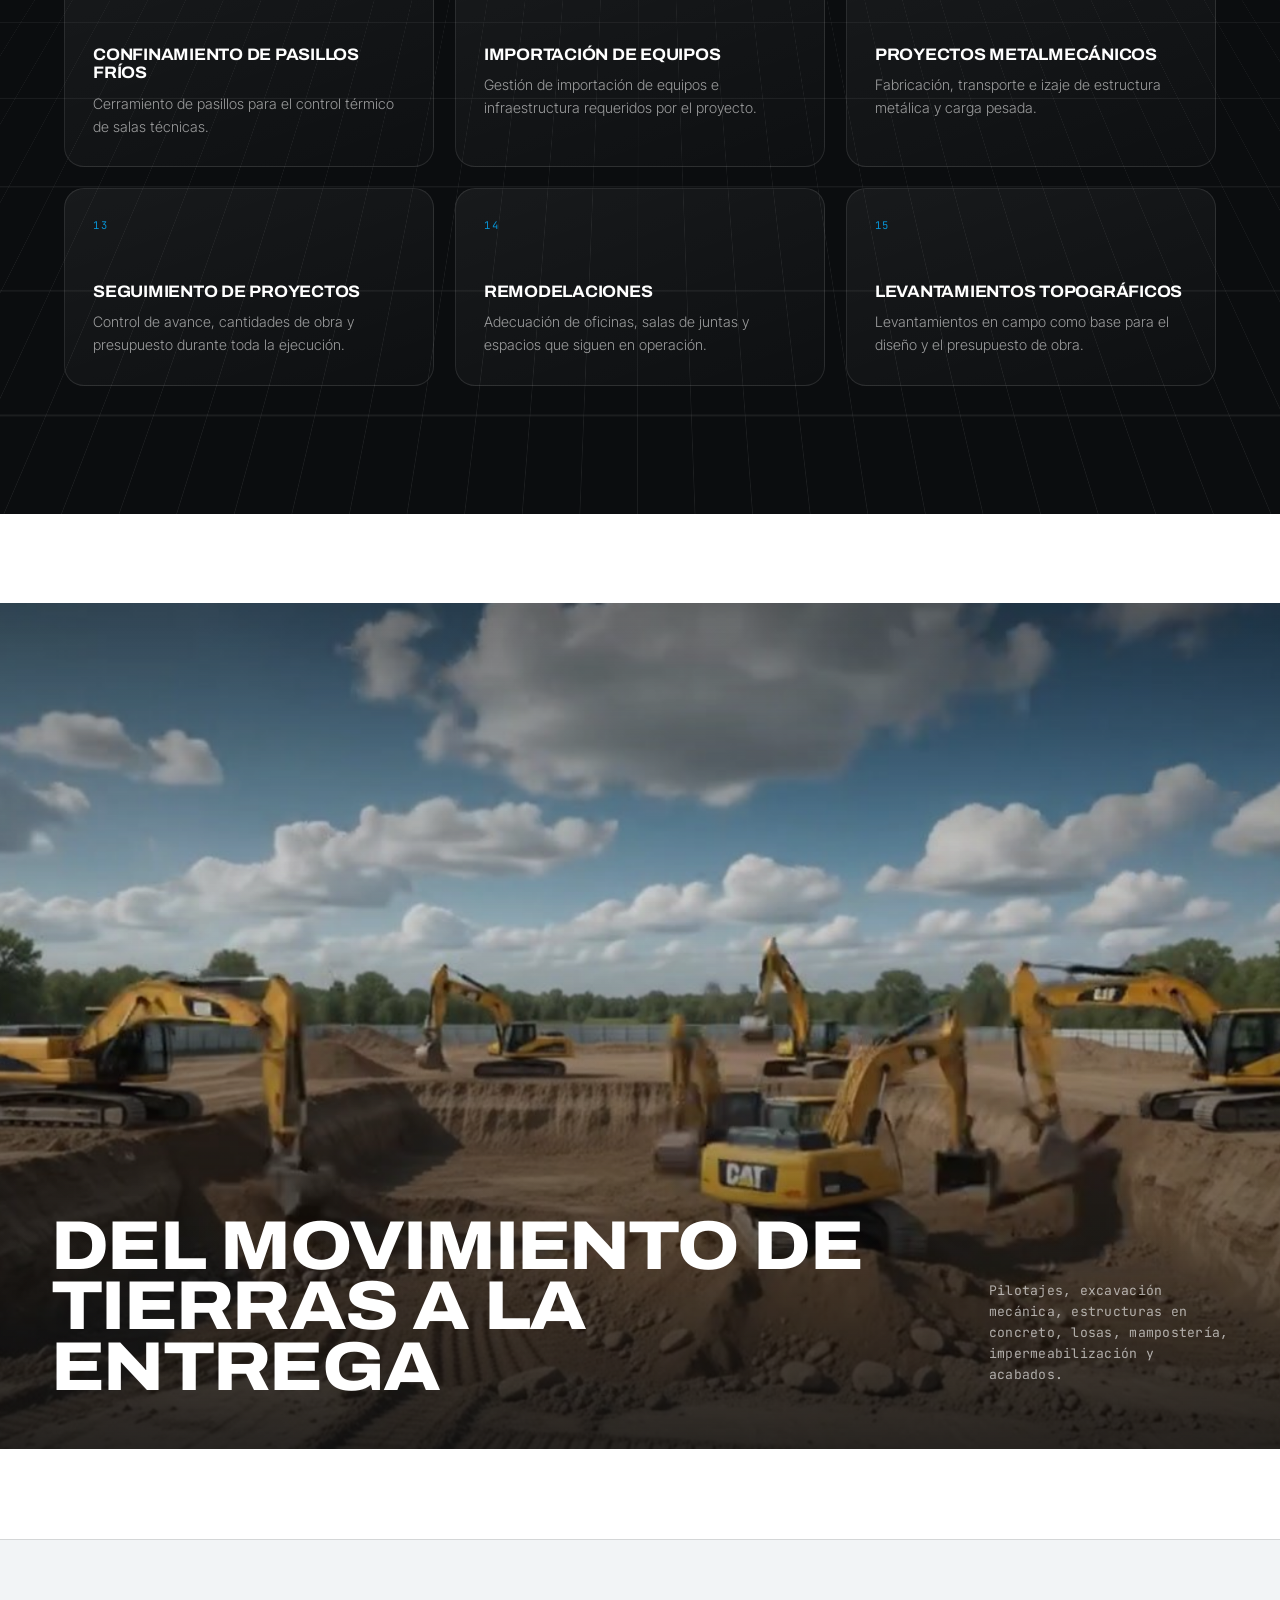
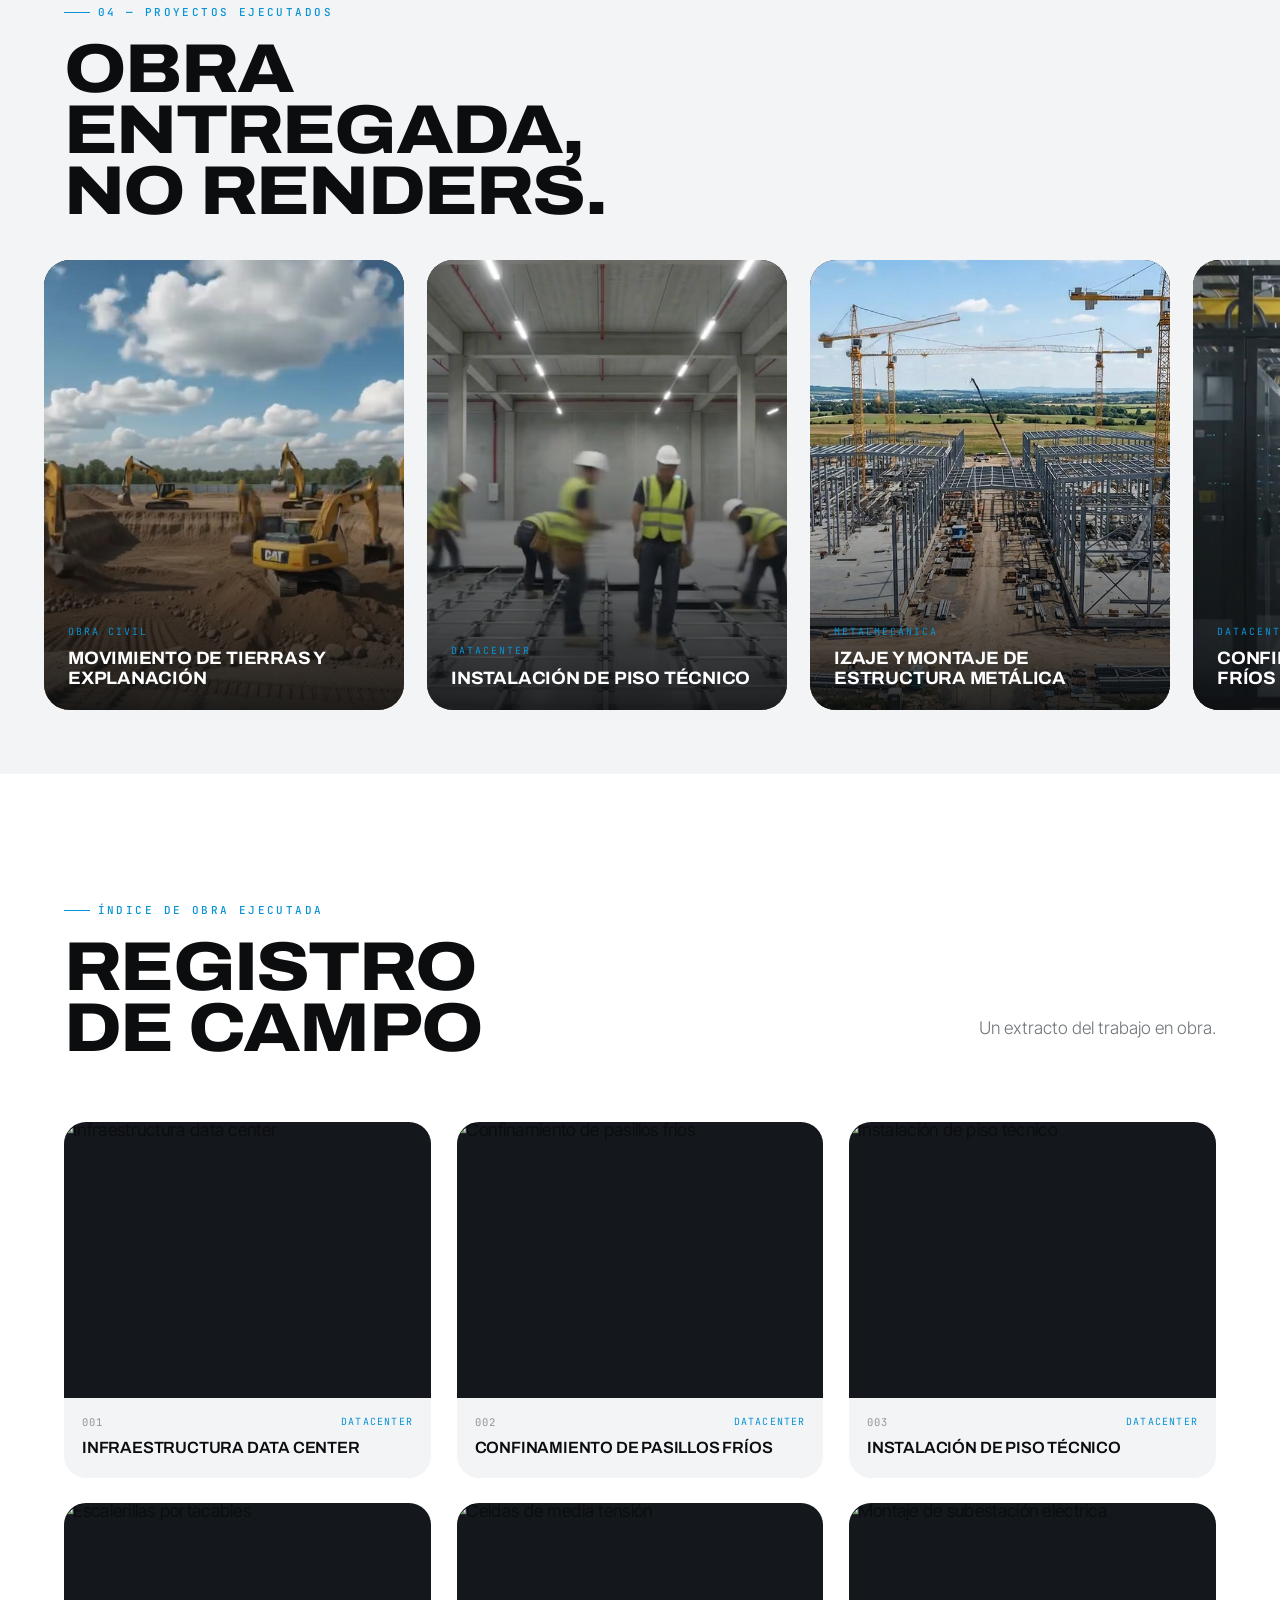
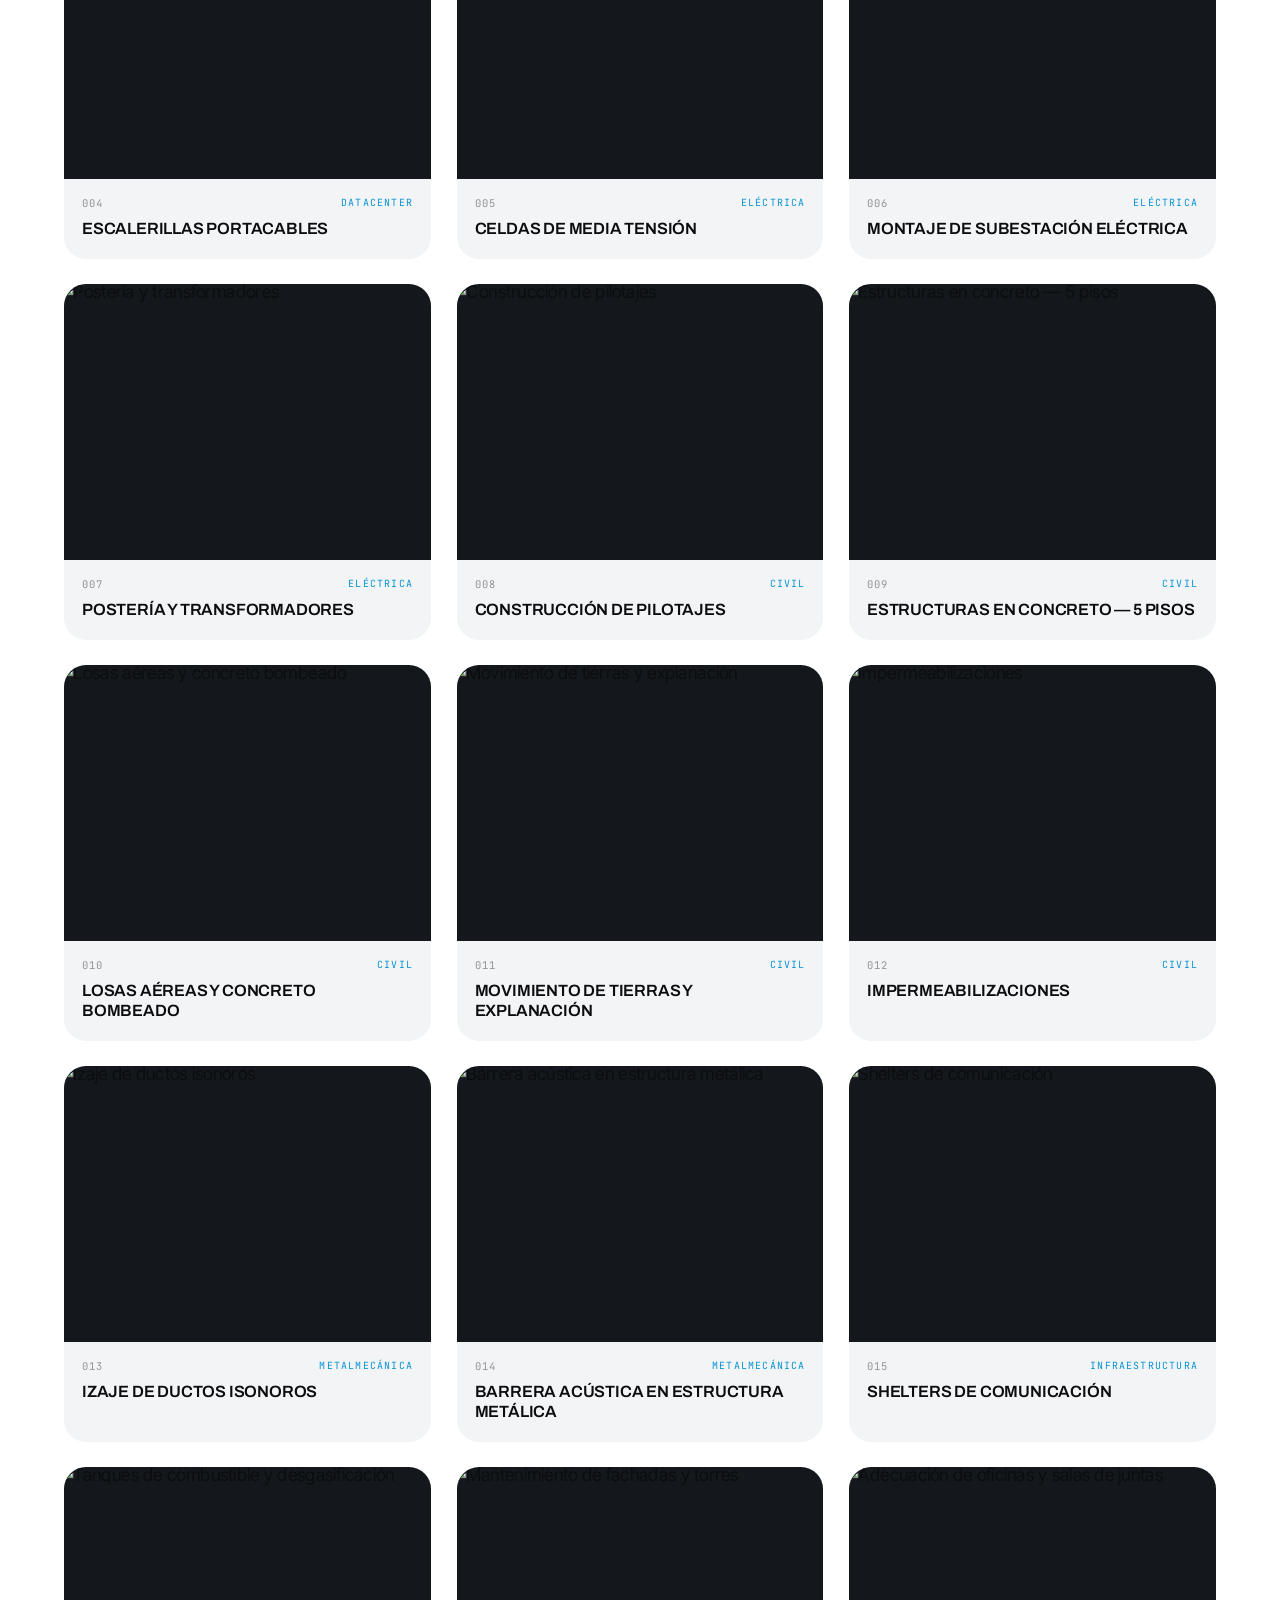
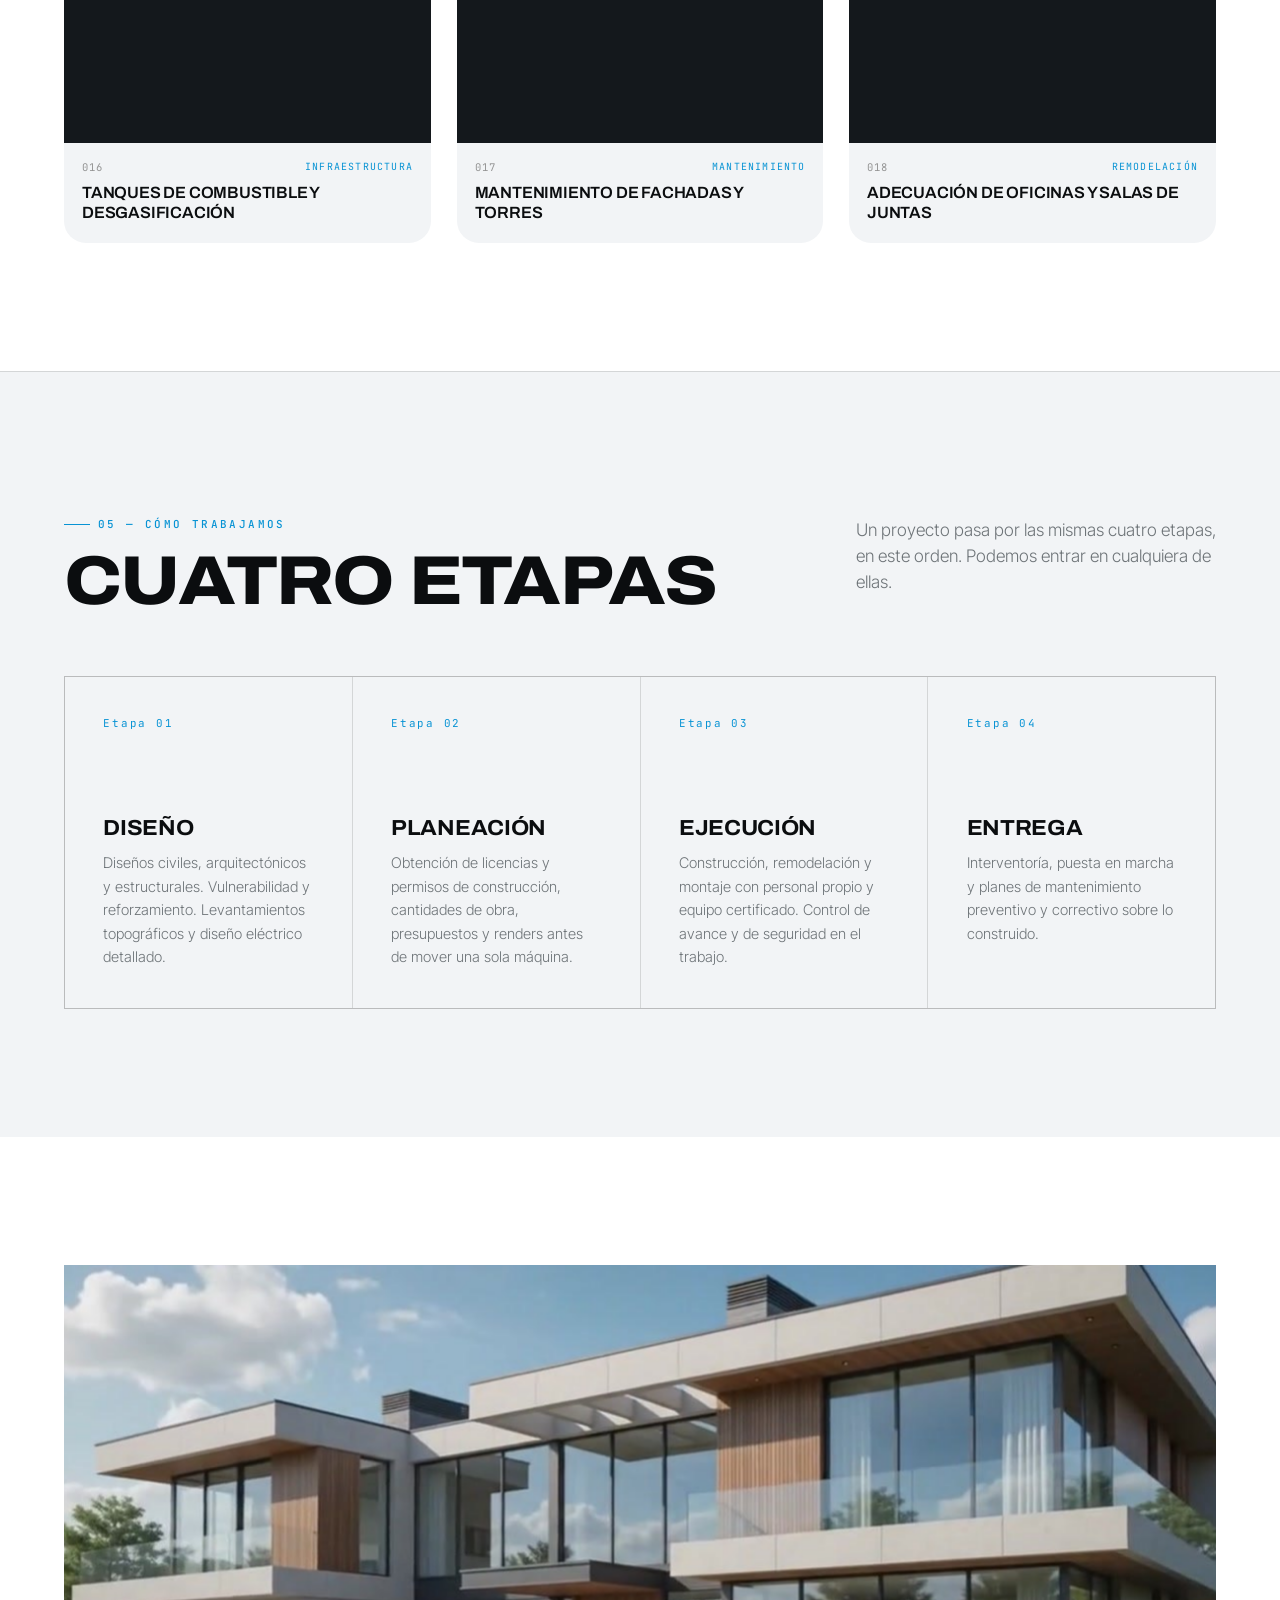
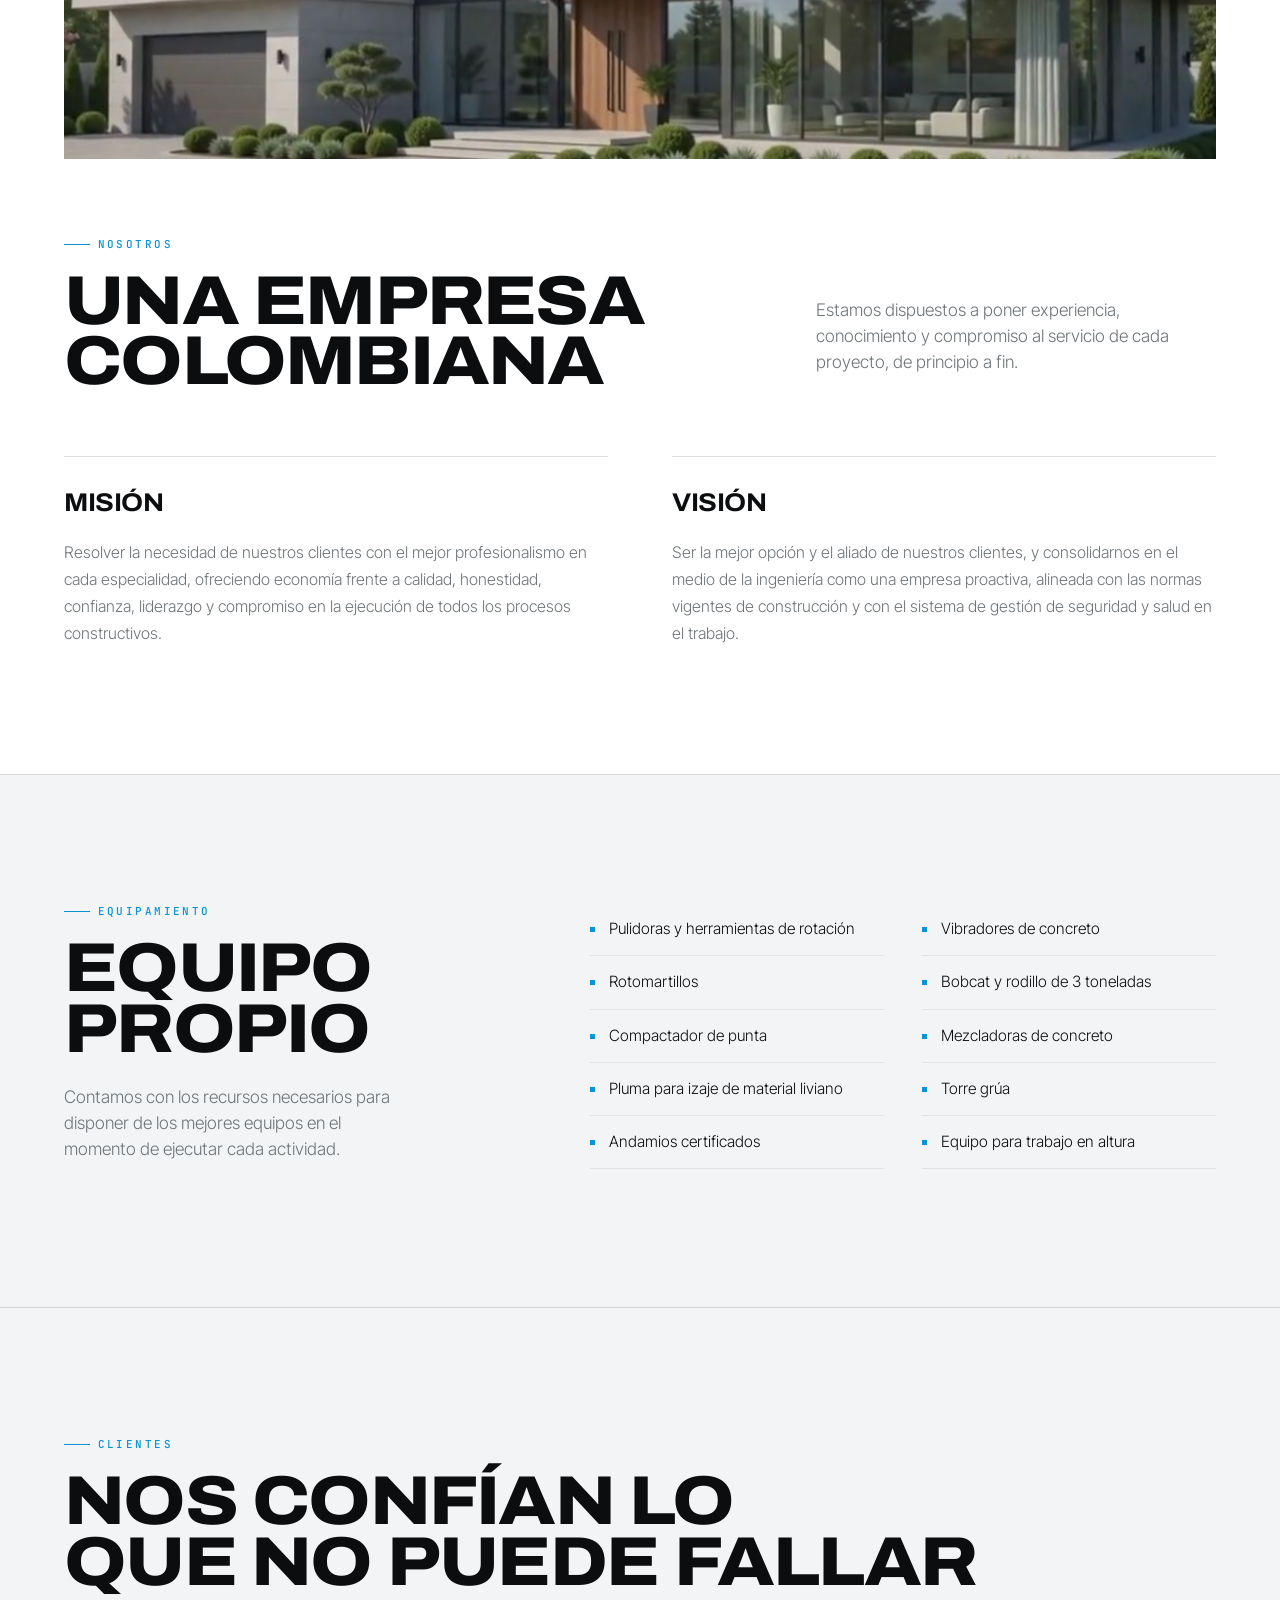
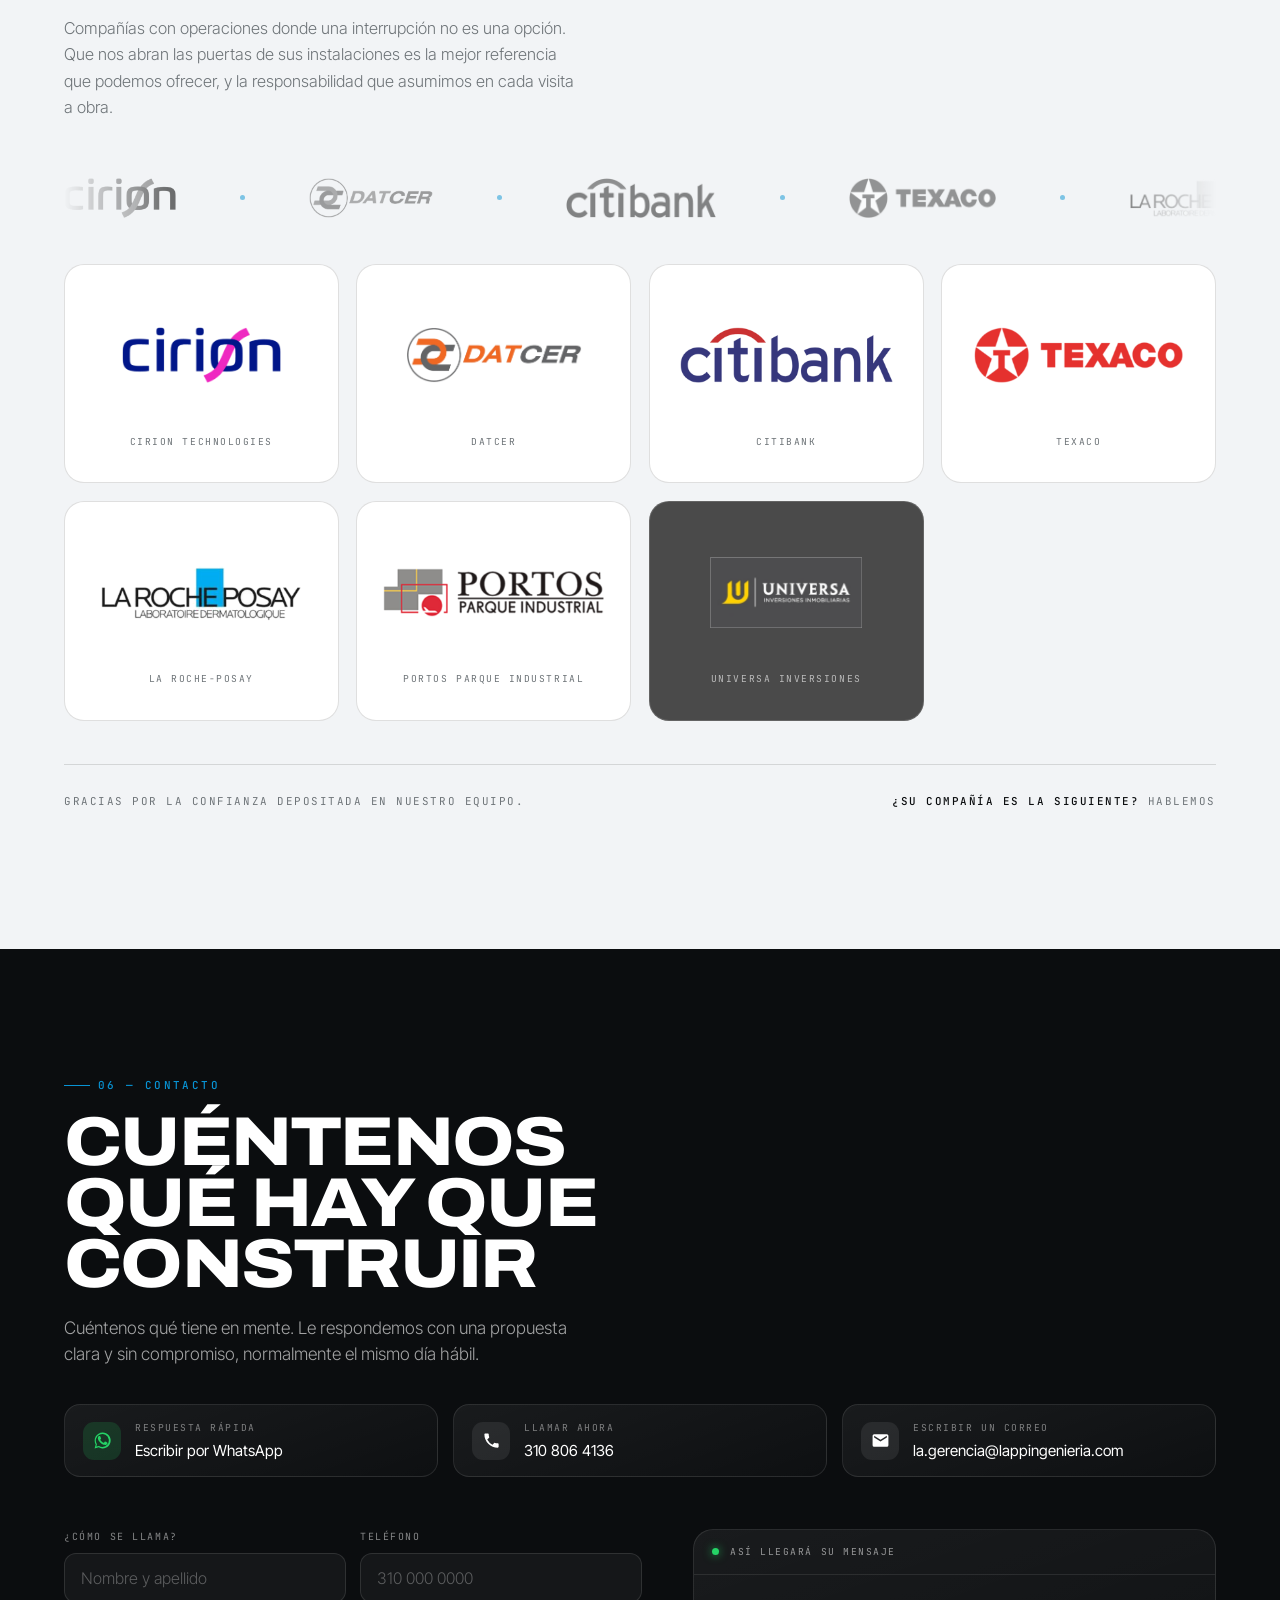
==== commit e74d974b: "Versiona CSS y JS para rescatar los navegadores con cache immutable vieja" ====
--- a/index.html
+++ b/index.html
@@ -18,7 +18,7 @@
 <link rel="preconnect" href="https://fonts.googleapis.com">
 <link rel="preconnect" href="https://fonts.gstatic.com" crossorigin>
 <link href="https://fonts.googleapis.com/css2?family=Archivo:wdth,wght@62..125,400..900&family=Inter+Tight:wght@300;400;500;600&family=JetBrains+Mono:wght@400;500&display=swap" rel="stylesheet">
-<link rel="stylesheet" href="assets/site.css">
+<link rel="stylesheet" href="assets/site.css?v=20260810">
 </head>
 <body class="no-js">
 
@@ -574,7 +574,7 @@
 
 <script src="https://cdnjs.cloudflare.com/ajax/libs/gsap/3.12.5/gsap.min.js"></script>
 <script src="https://cdnjs.cloudflare.com/ajax/libs/gsap/3.12.5/ScrollTrigger.min.js"></script>
-<script src="assets/site.js"></script>
-<script src="assets/contacto.js"></script>
+<script src="assets/site.js?v=20260810"></script>
+<script src="assets/contacto.js?v=20260810"></script>
 </body>
 </html>
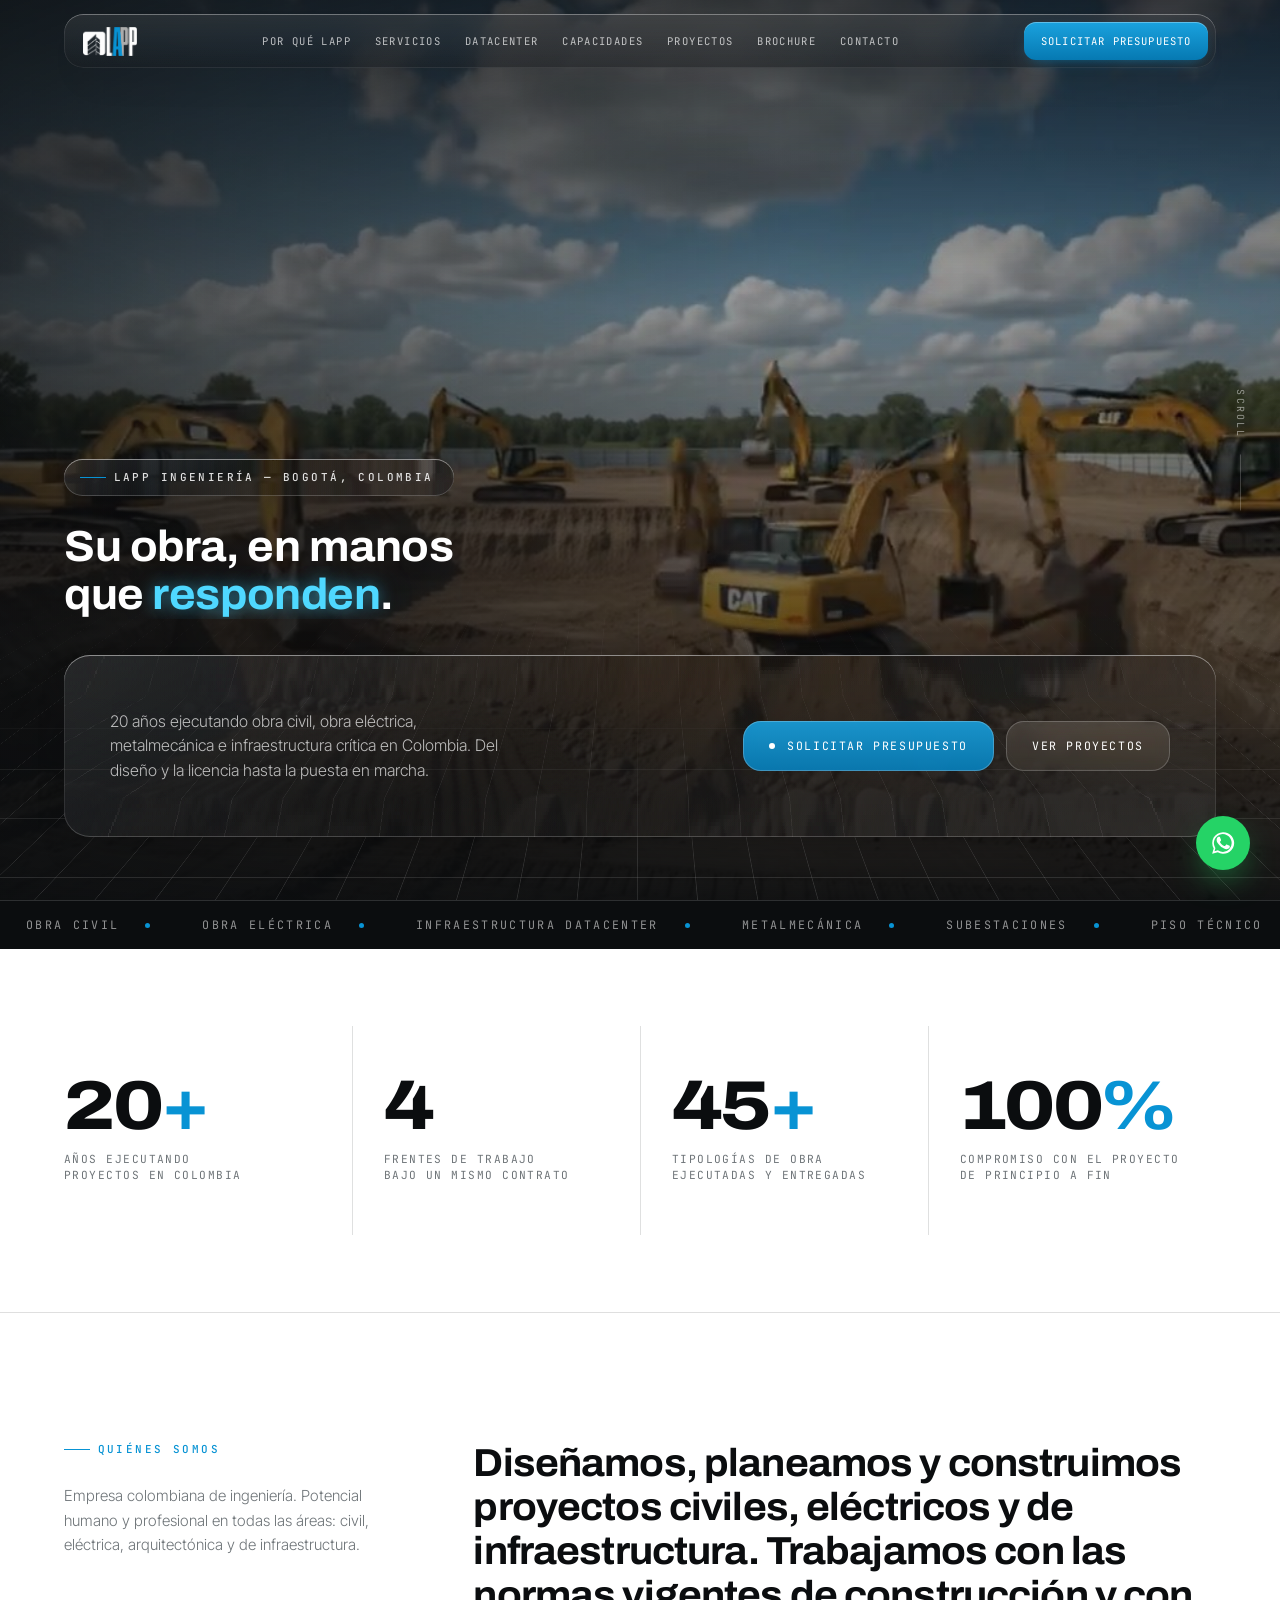
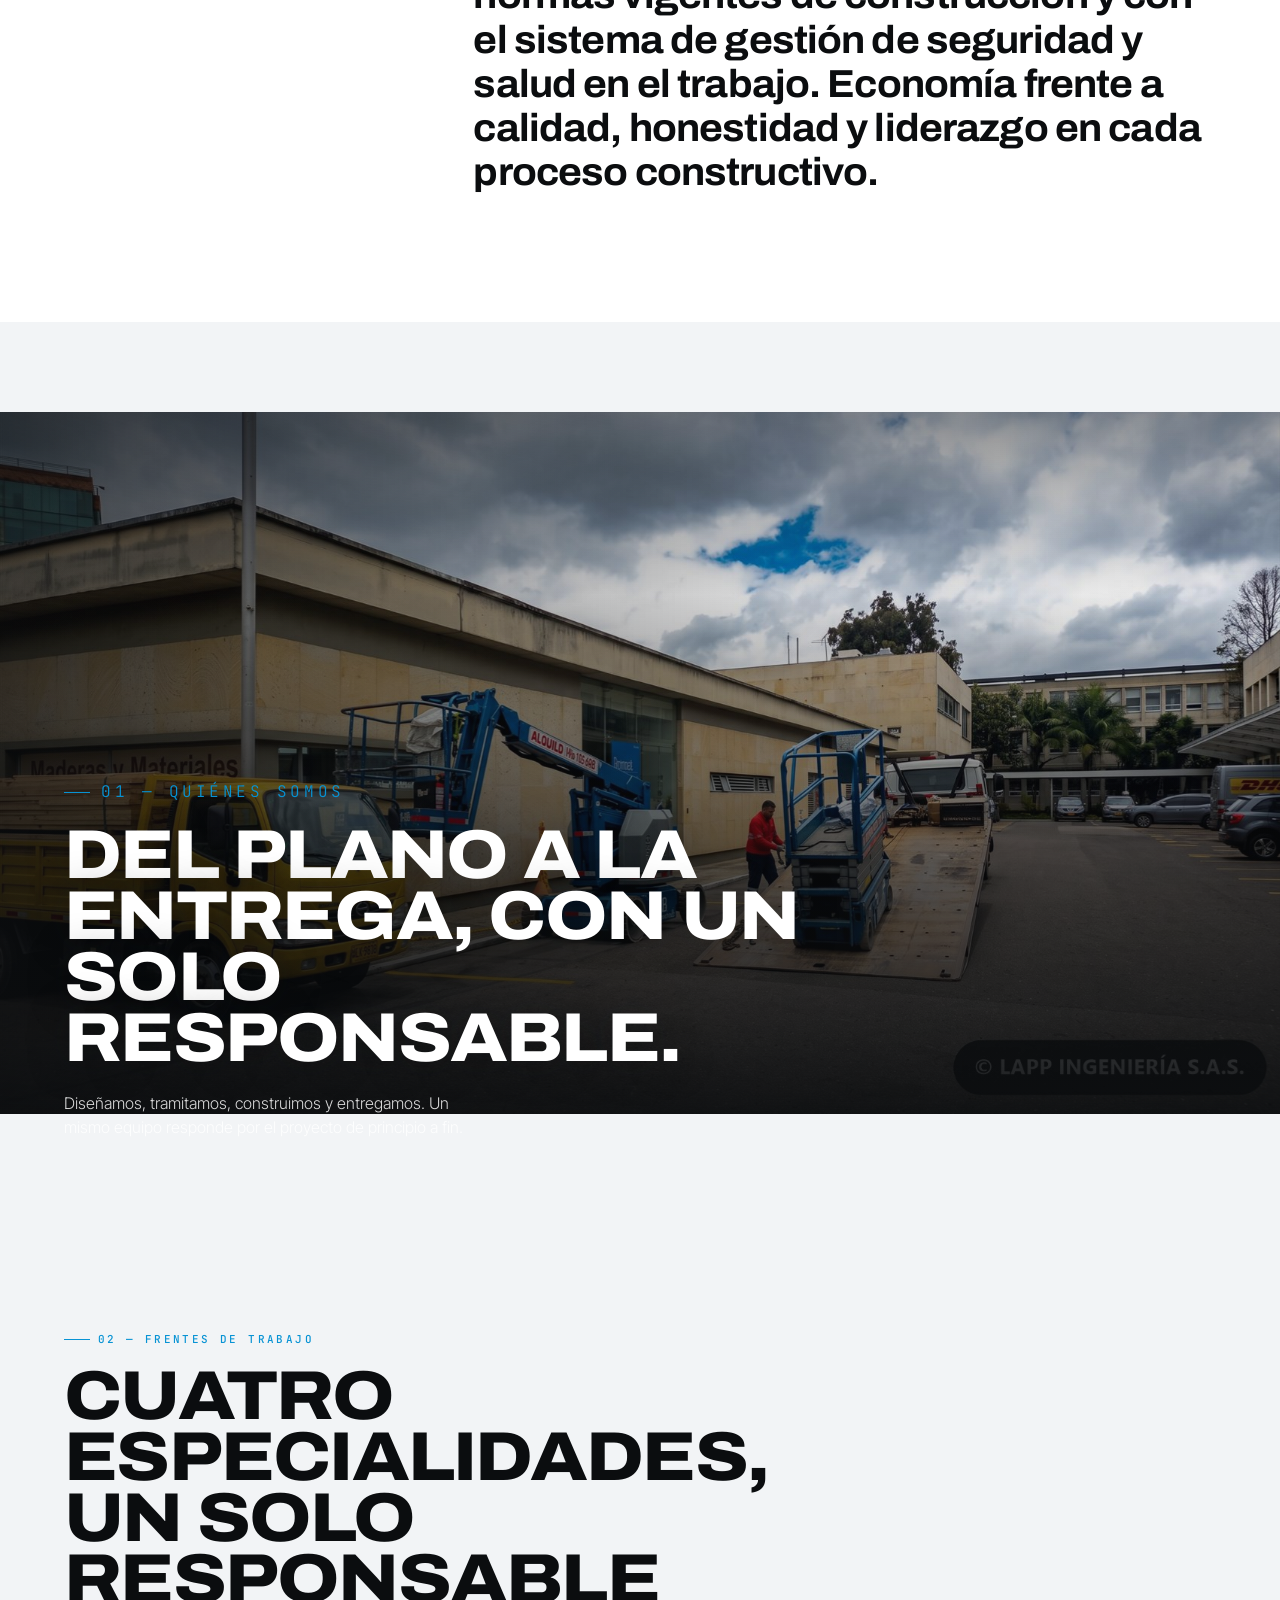
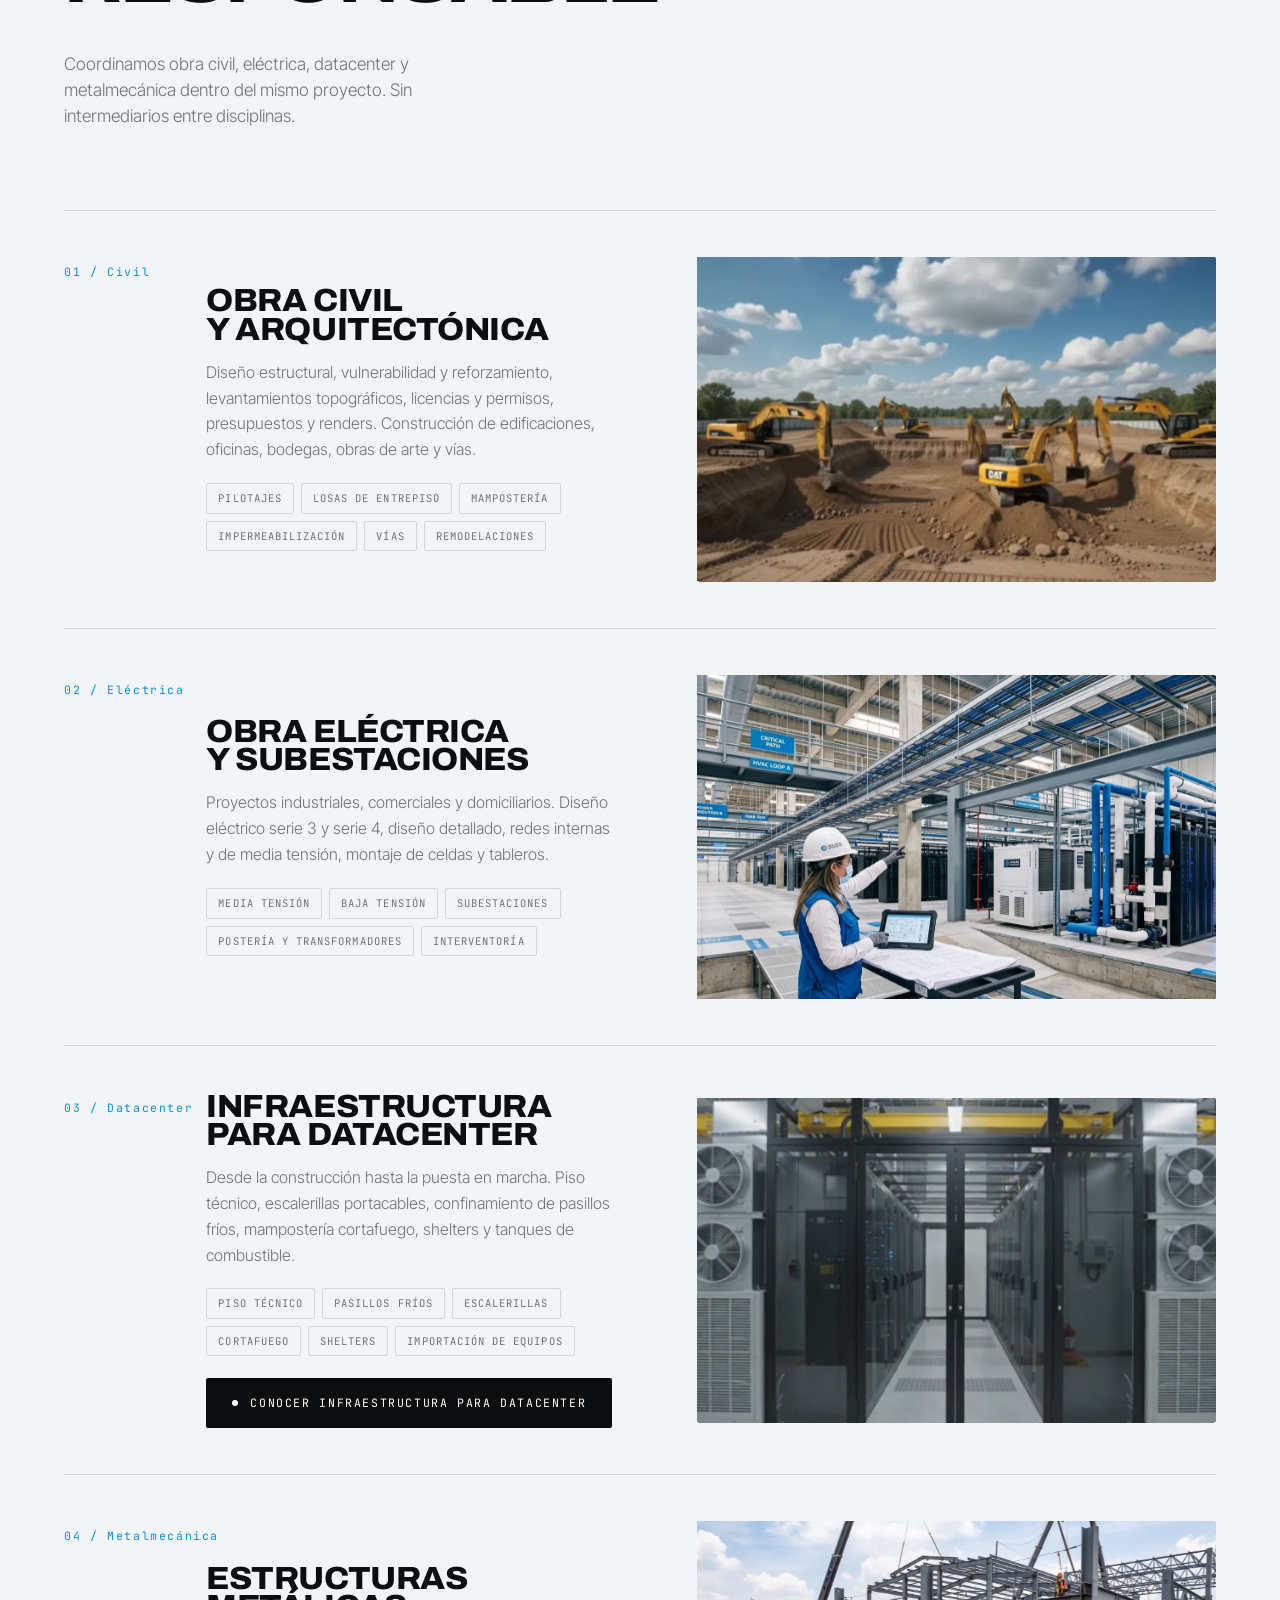
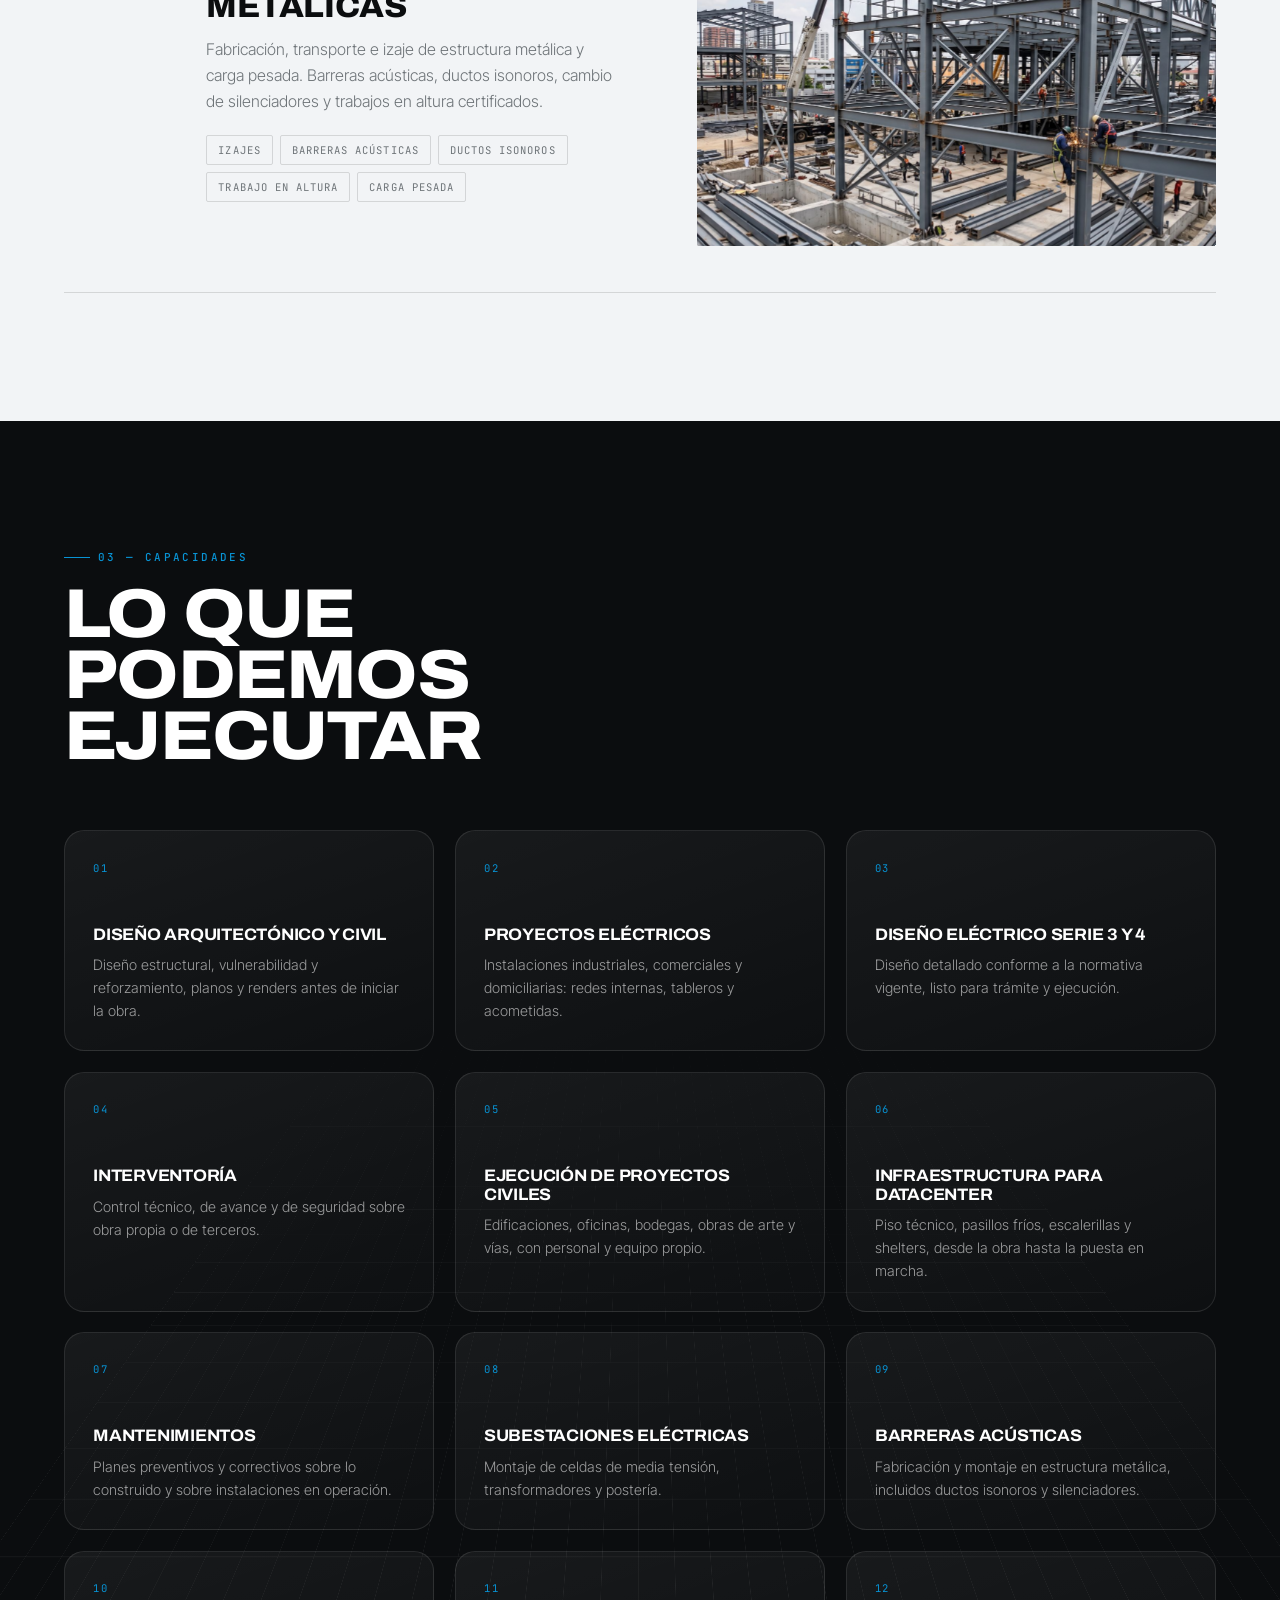
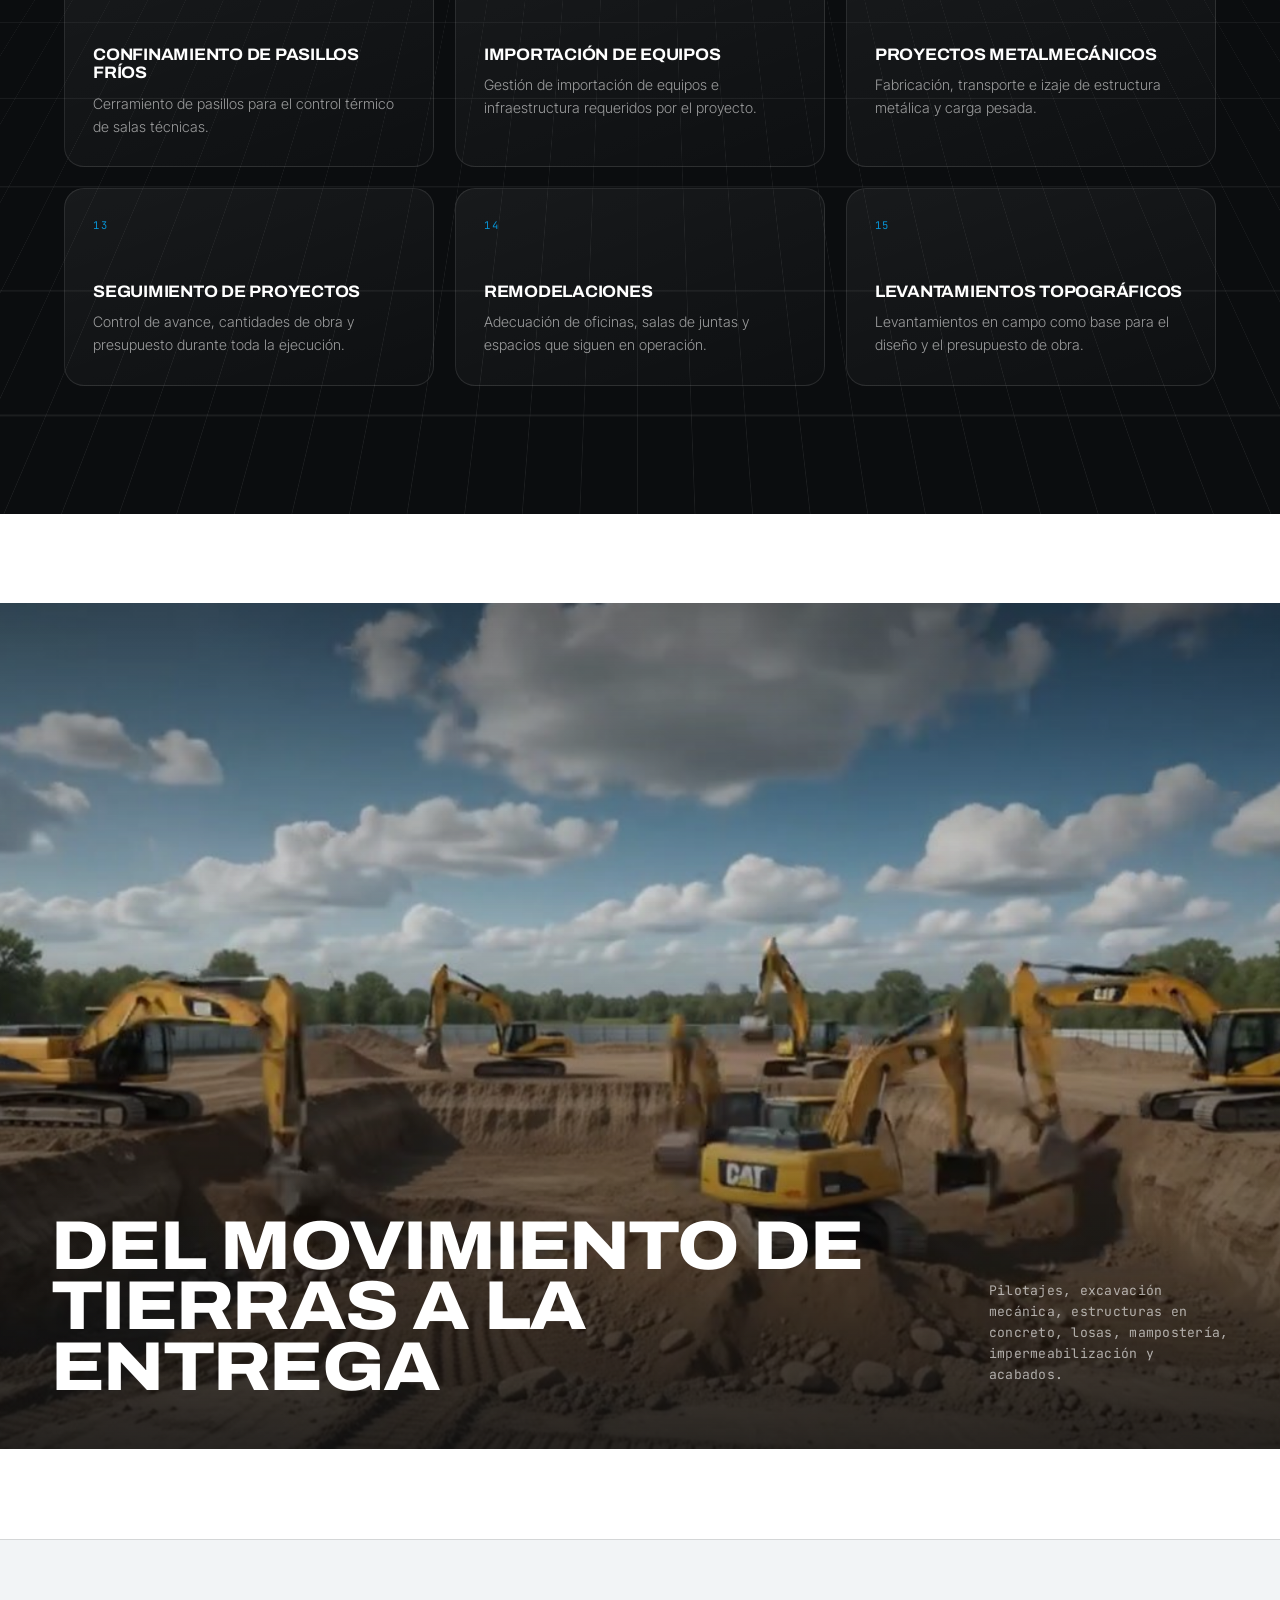
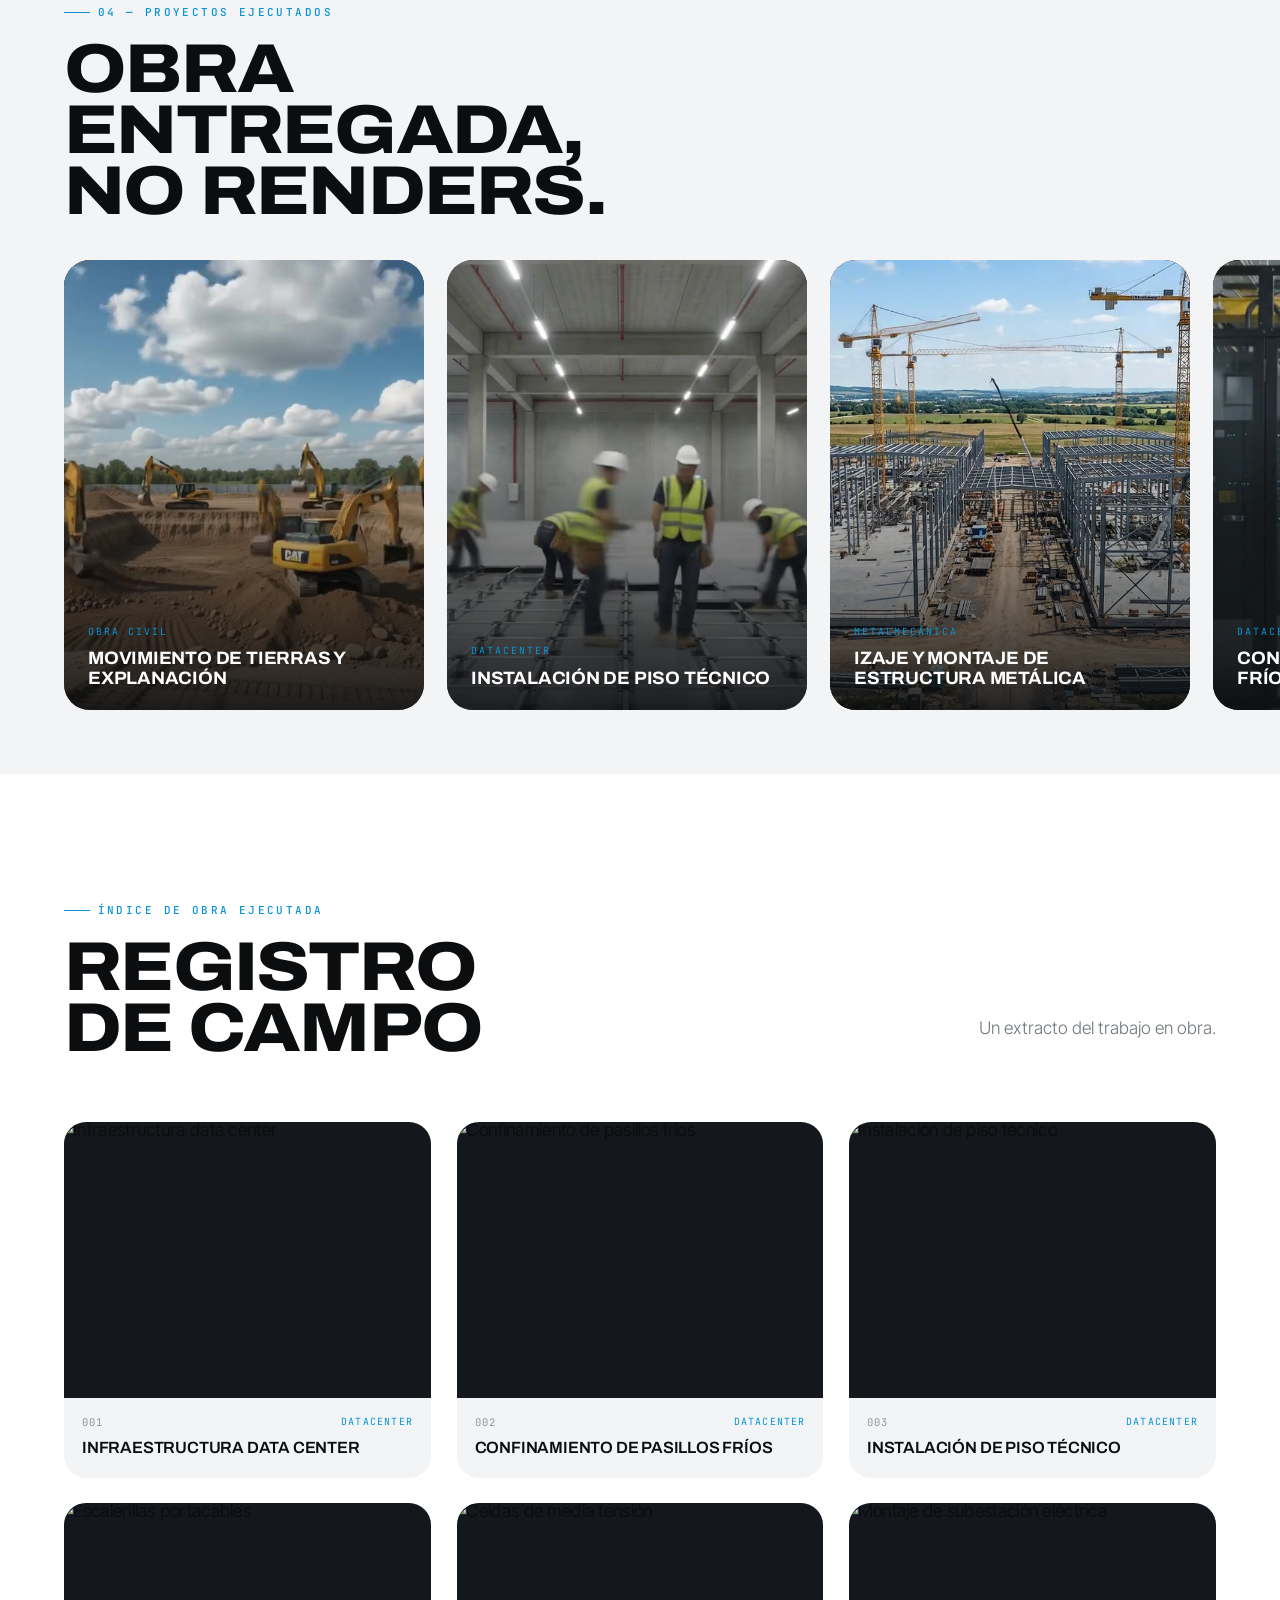
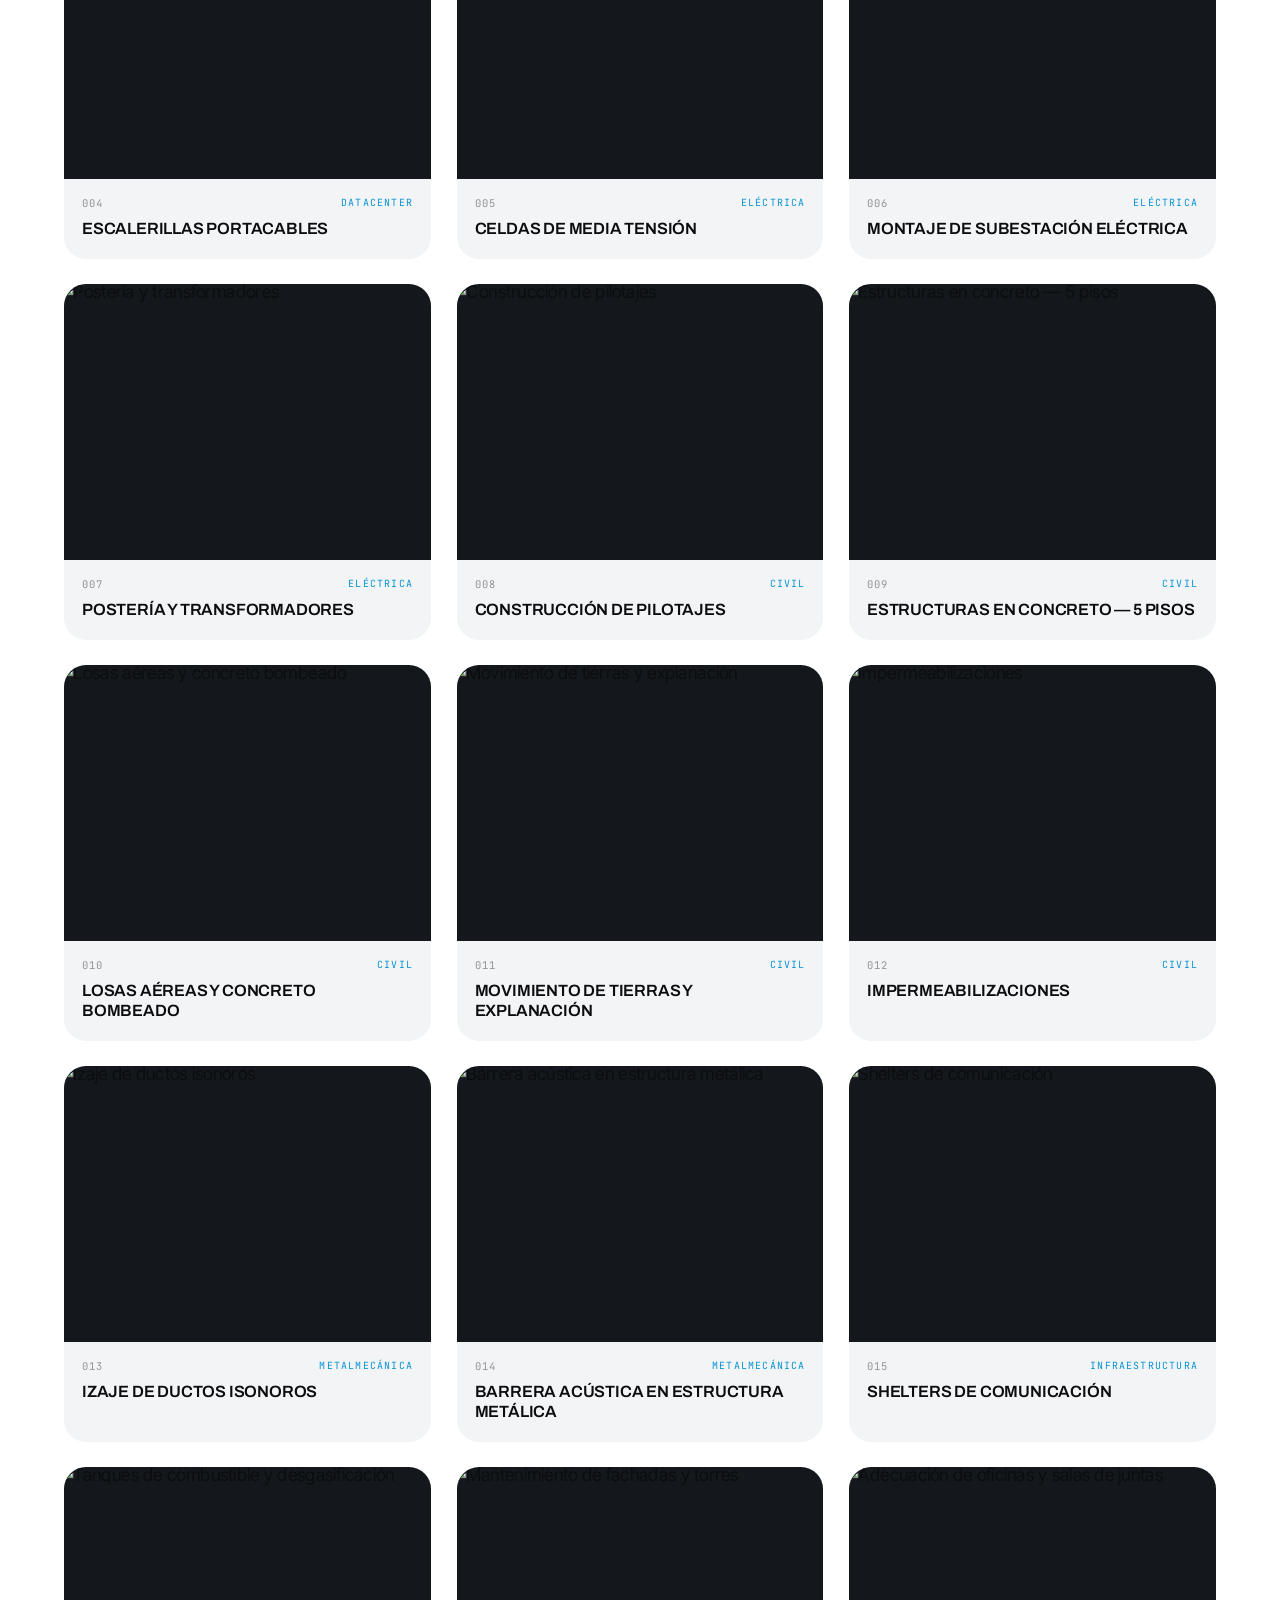
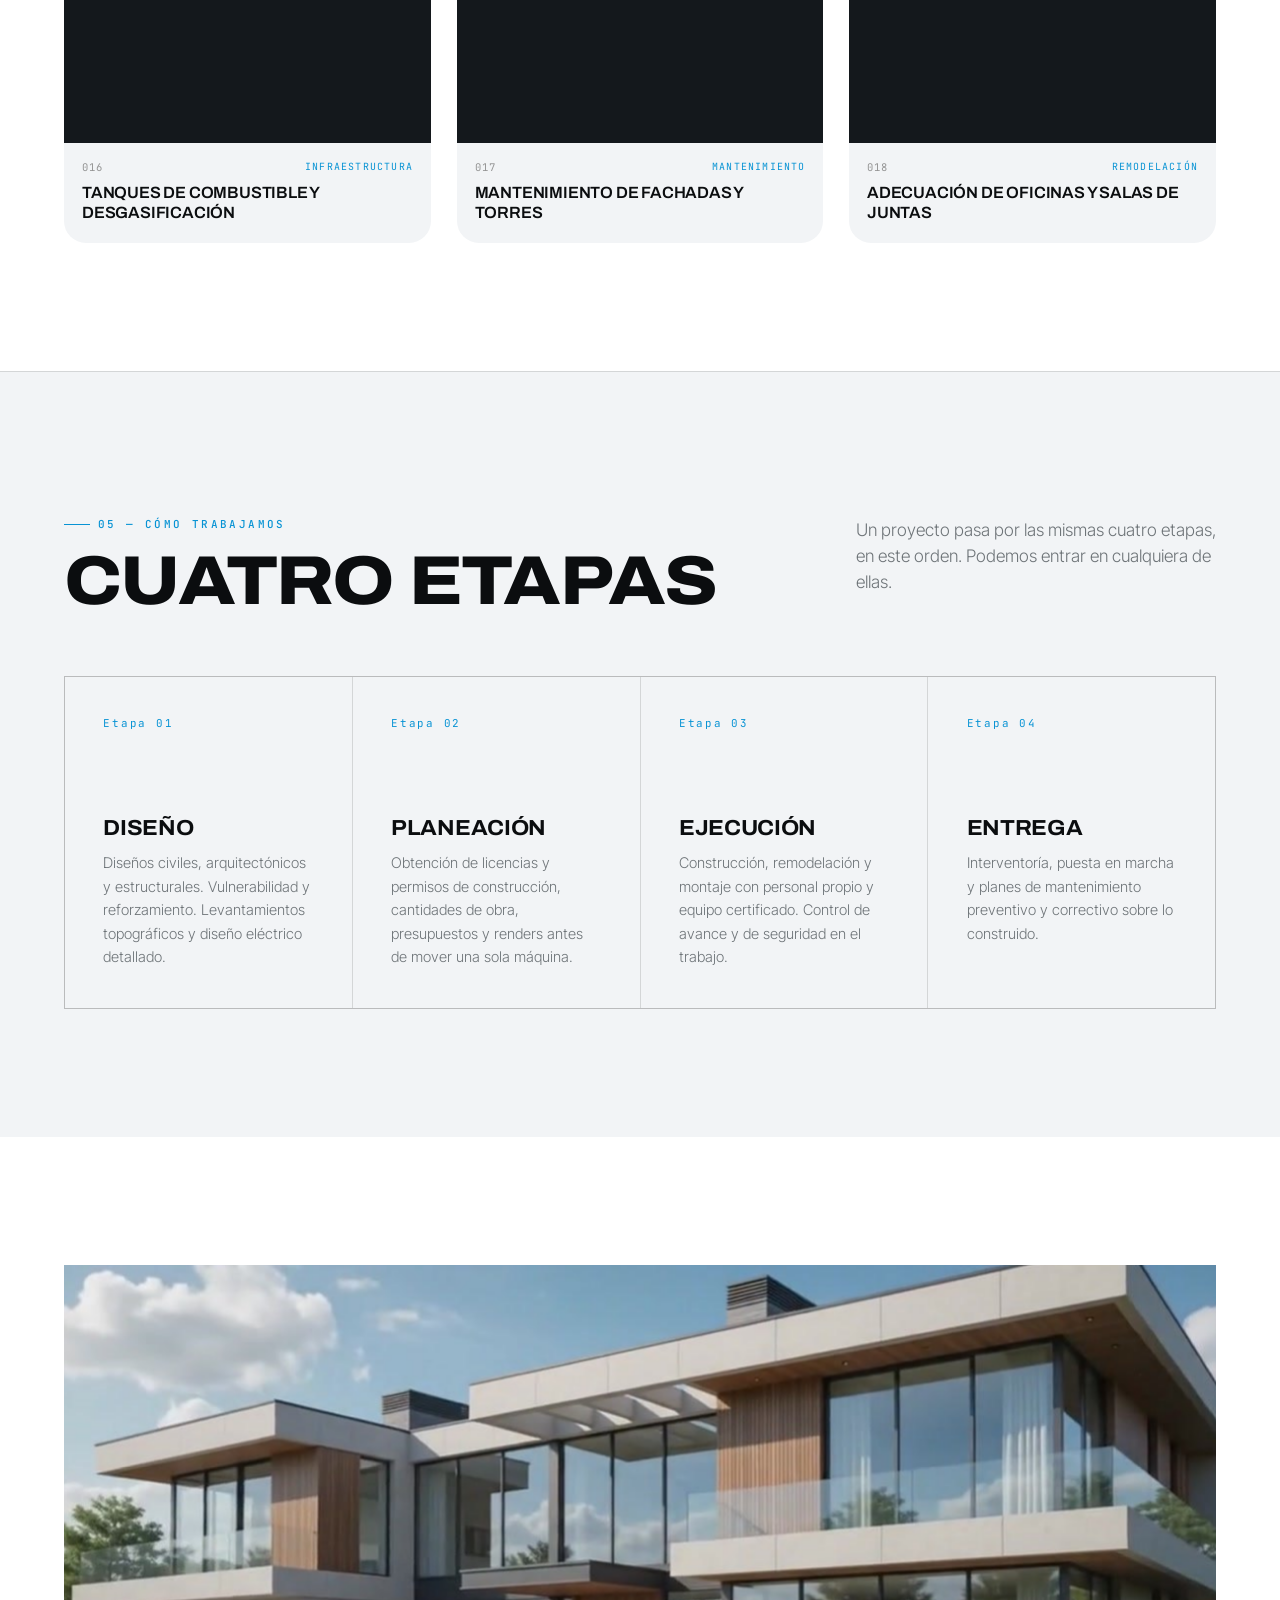
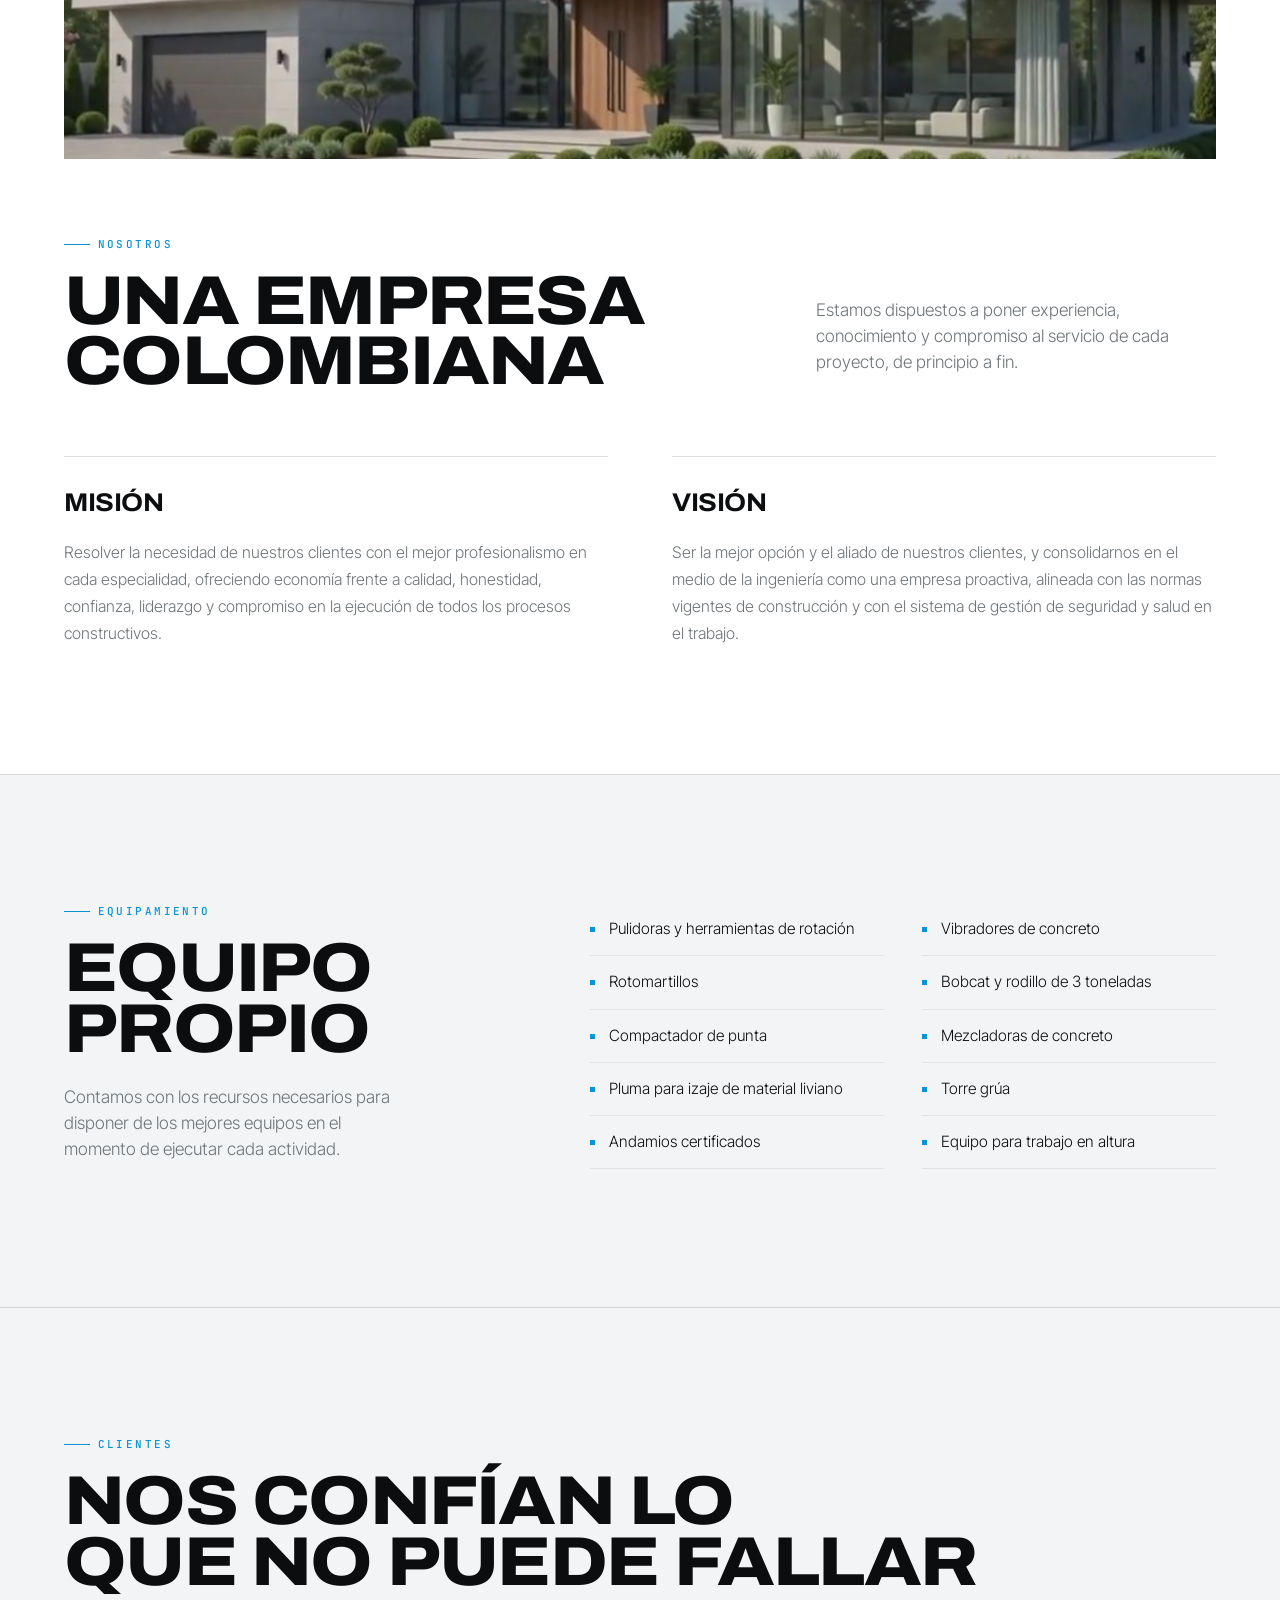
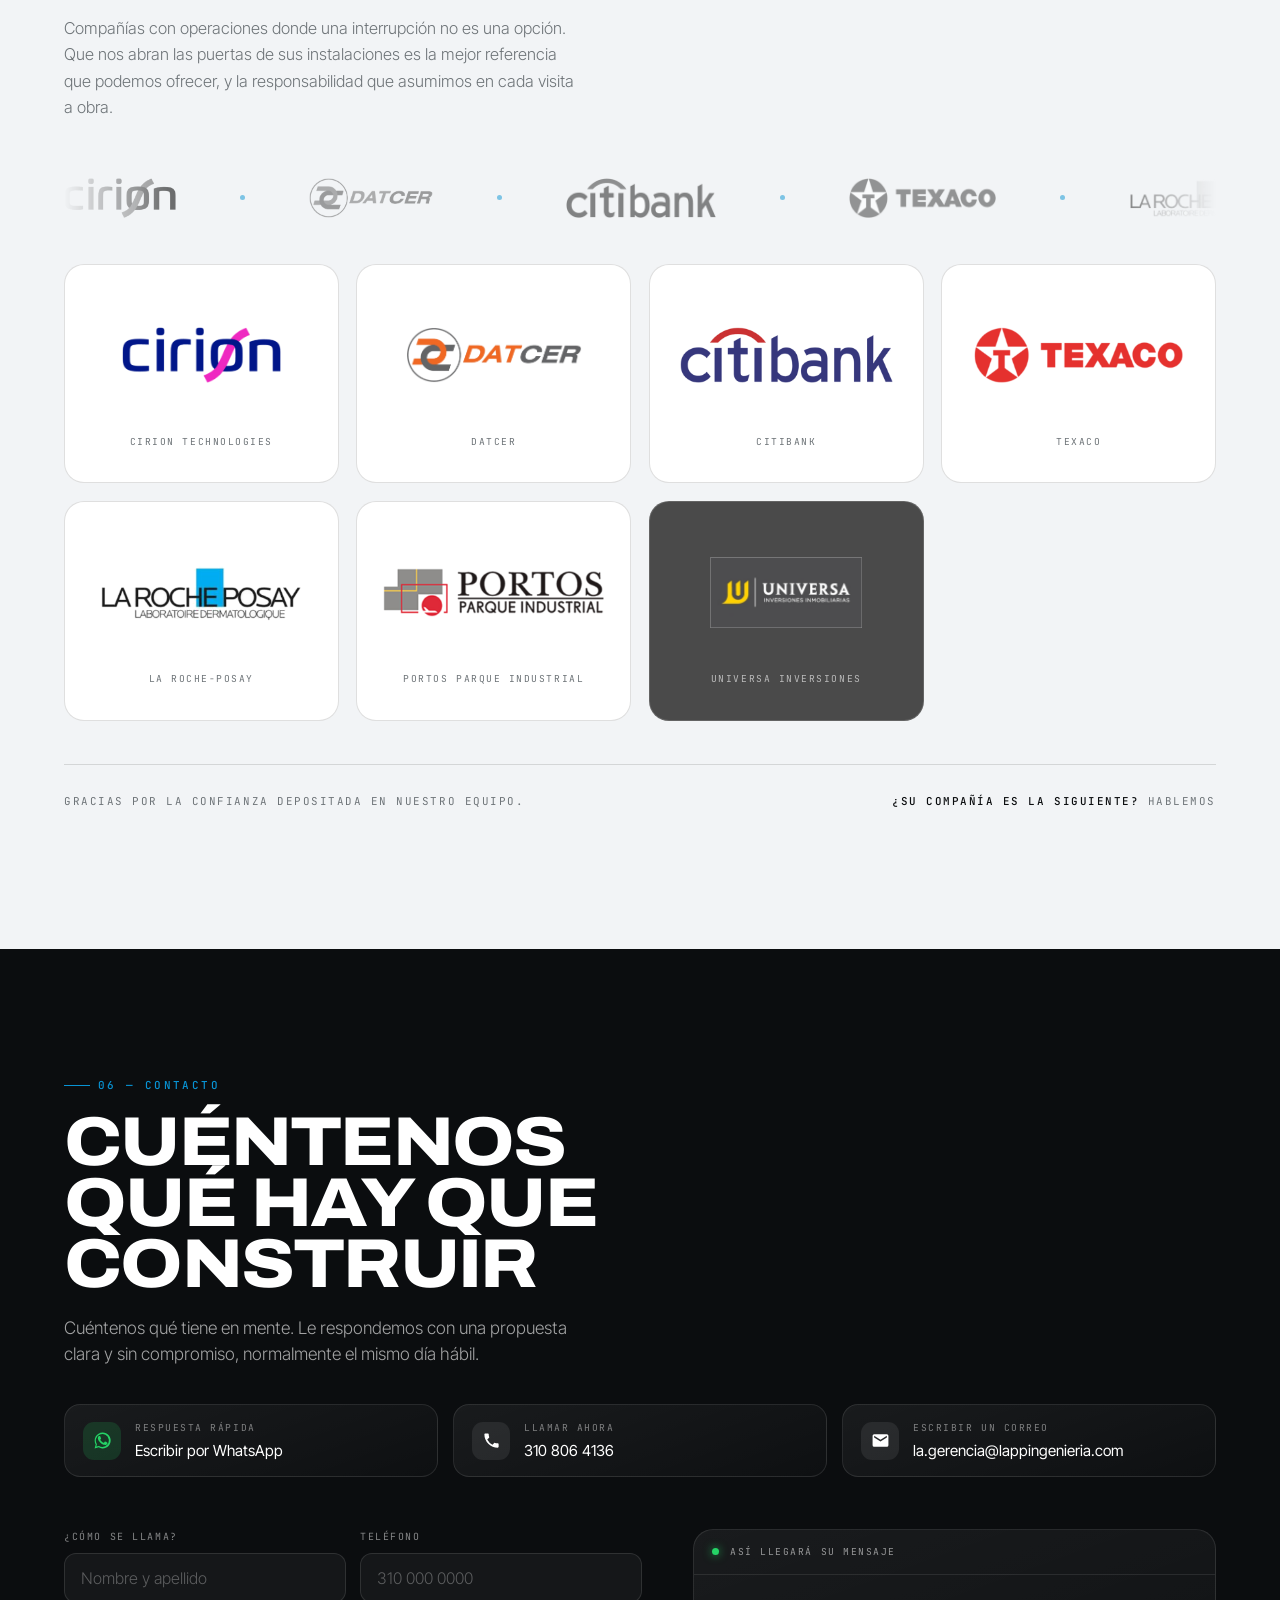
==== commit a98e7025: "Modelo interactivo de obra al inicio de la pagina de servicios - Se incrusta el modelo 3D de rayos X" ====
--- a/index.html
+++ b/index.html
@@ -18,7 +18,7 @@
 <link rel="preconnect" href="https://fonts.googleapis.com">
 <link rel="preconnect" href="https://fonts.gstatic.com" crossorigin>
 <link href="https://fonts.googleapis.com/css2?family=Archivo:wdth,wght@62..125,400..900&family=Inter+Tight:wght@300;400;500;600&family=JetBrains+Mono:wght@400;500&display=swap" rel="stylesheet">
-<link rel="stylesheet" href="assets/site.css?v=20260810">
+<link rel="stylesheet" href="assets/site.css?v=20260810b">
 </head>
 <body class="no-js">
 
@@ -574,7 +574,7 @@
 
 <script src="https://cdnjs.cloudflare.com/ajax/libs/gsap/3.12.5/gsap.min.js"></script>
 <script src="https://cdnjs.cloudflare.com/ajax/libs/gsap/3.12.5/ScrollTrigger.min.js"></script>
-<script src="assets/site.js?v=20260810"></script>
-<script src="assets/contacto.js?v=20260810"></script>
+<script src="assets/site.js?v=20260810b"></script>
+<script src="assets/contacto.js?v=20260810b"></script>
 </body>
 </html>
--- a/assets/site.css
+++ b/assets/site.css
@@ -568,6 +568,37 @@
 .gear__list div::before{content:"";width:5px;height:5px;background:var(--blue);flex:none;transform:translateY(-2px)}
 
 /* ============================================================
+   MODELO INTERACTIVO DE OBRA
+   Va en un iframe a propósito: el modelo usa position:fixed y
+   overflow:hidden sobre html,body, así que incrustado directamente se
+   apoderaría del scroll y del lienzo de toda la página.
+   ============================================================ */
+.modelo{background:var(--ink);color:#fff;position:relative;overflow:hidden}
+.modelo .gridplane{--gc:rgba(255,255,255,.07);height:52%}
+.modelo__in{position:relative;z-index:4}
+.modelo__head{display:flex;flex-wrap:wrap;align-items:flex-end;justify-content:space-between;gap:26px}
+.modelo__deck{font-size:clamp(1rem,1.15vw,1.18rem);line-height:1.62;font-weight:300;color:rgba(255,255,255,.62);max-width:44ch}
+
+.modelo__frame{
+  position:relative;margin-top:clamp(28px,3.4vw,48px);border-radius:24px;overflow:hidden;
+  background:#0B0D0F;border:1px solid rgba(255,255,255,.12);
+  box-shadow:0 40px 90px -40px rgba(0,0,0,.9);
+  height:clamp(520px,78svh,860px)
+}
+.modelo__frame iframe{display:block;width:100%;height:100%;border:0}
+
+.modelo__legend{
+  display:flex;flex-wrap:wrap;gap:12px 30px;margin-top:clamp(18px,2vw,26px);
+  font-family:var(--mono);font-size:.62rem;letter-spacing:.14em;text-transform:uppercase;color:rgba(255,255,255,.42)
+}
+.modelo__legend span{display:flex;align-items:center;gap:.7em}
+.modelo__legend i{width:9px;height:9px;flex:none;transform:rotate(45deg);border:1.5px solid currentColor}
+
+@media (max-width:900px){
+  .modelo__frame{height:clamp(560px,86svh,760px)}
+}
+
+/* ============================================================
    SERVICIOS — galería filtrada con parallax
    Imagen grande + texto al lado, alternando el orden en cada fila.
    ============================================================ */
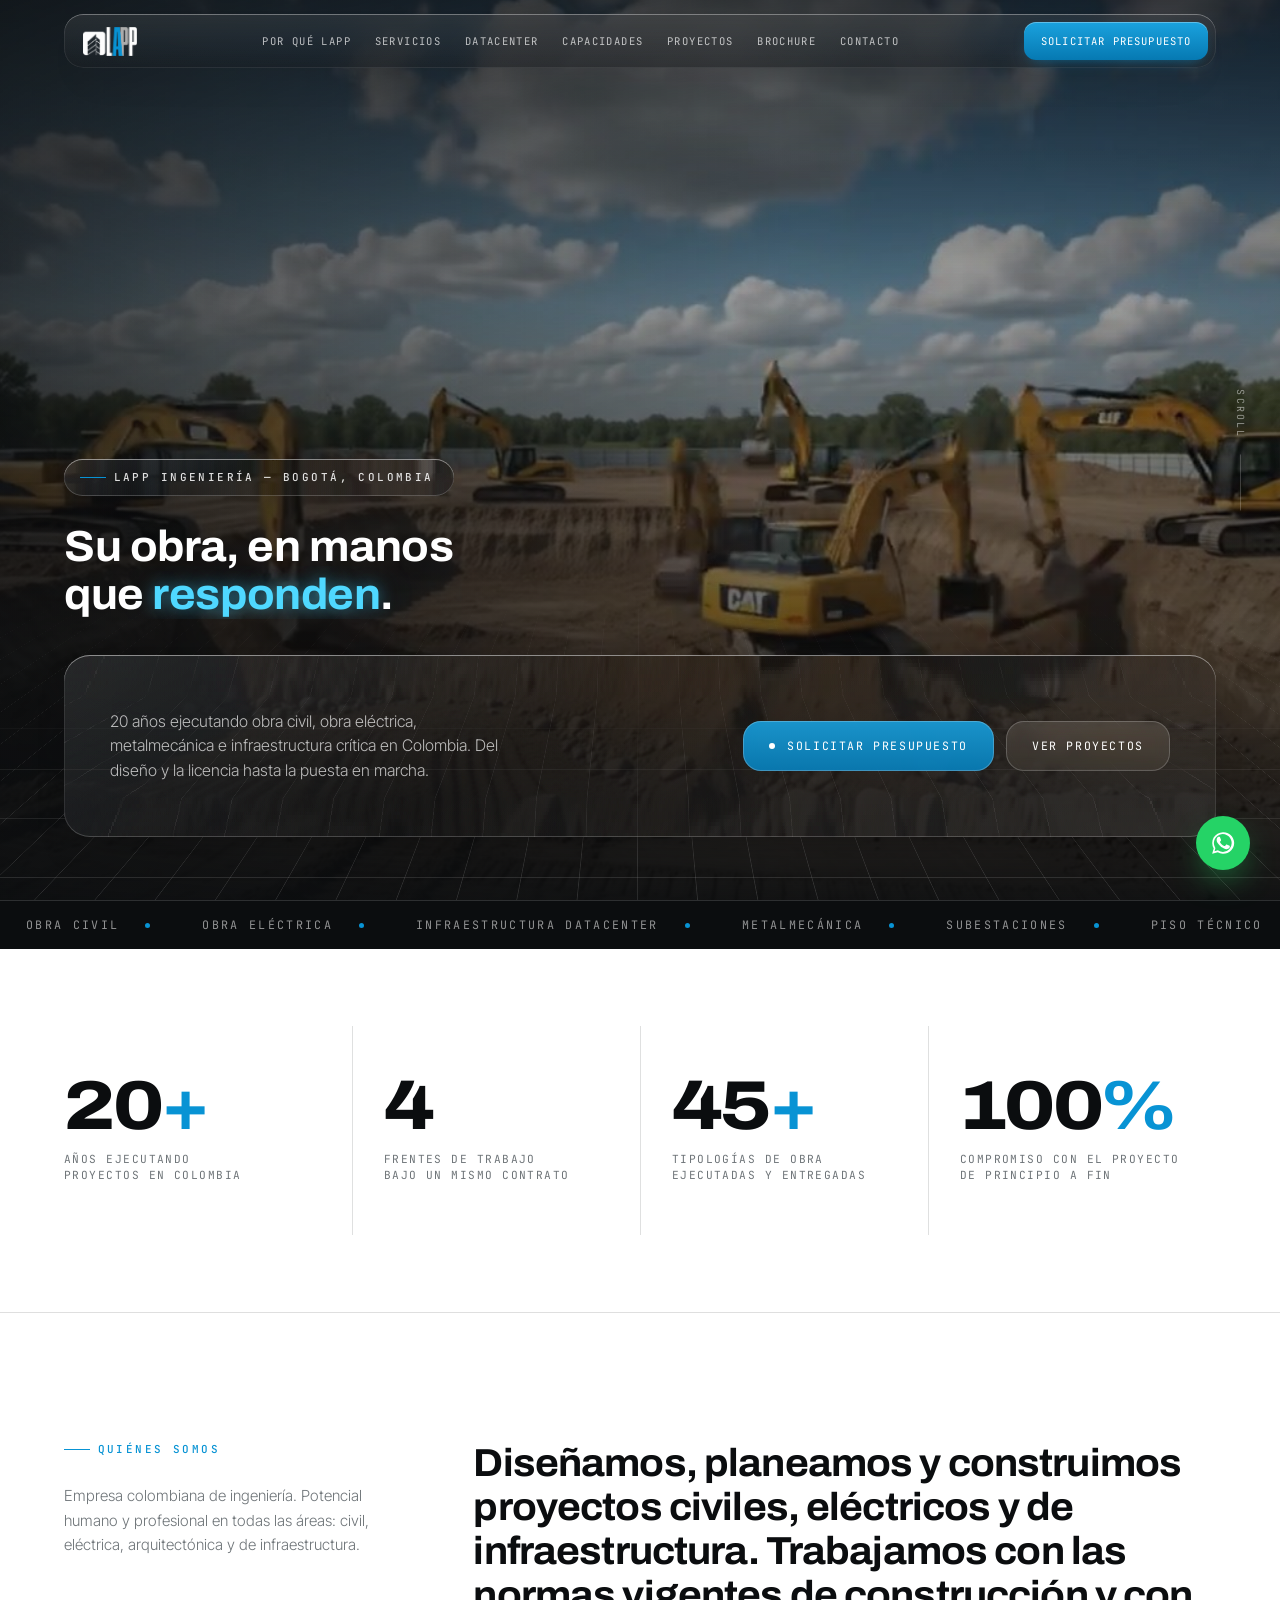
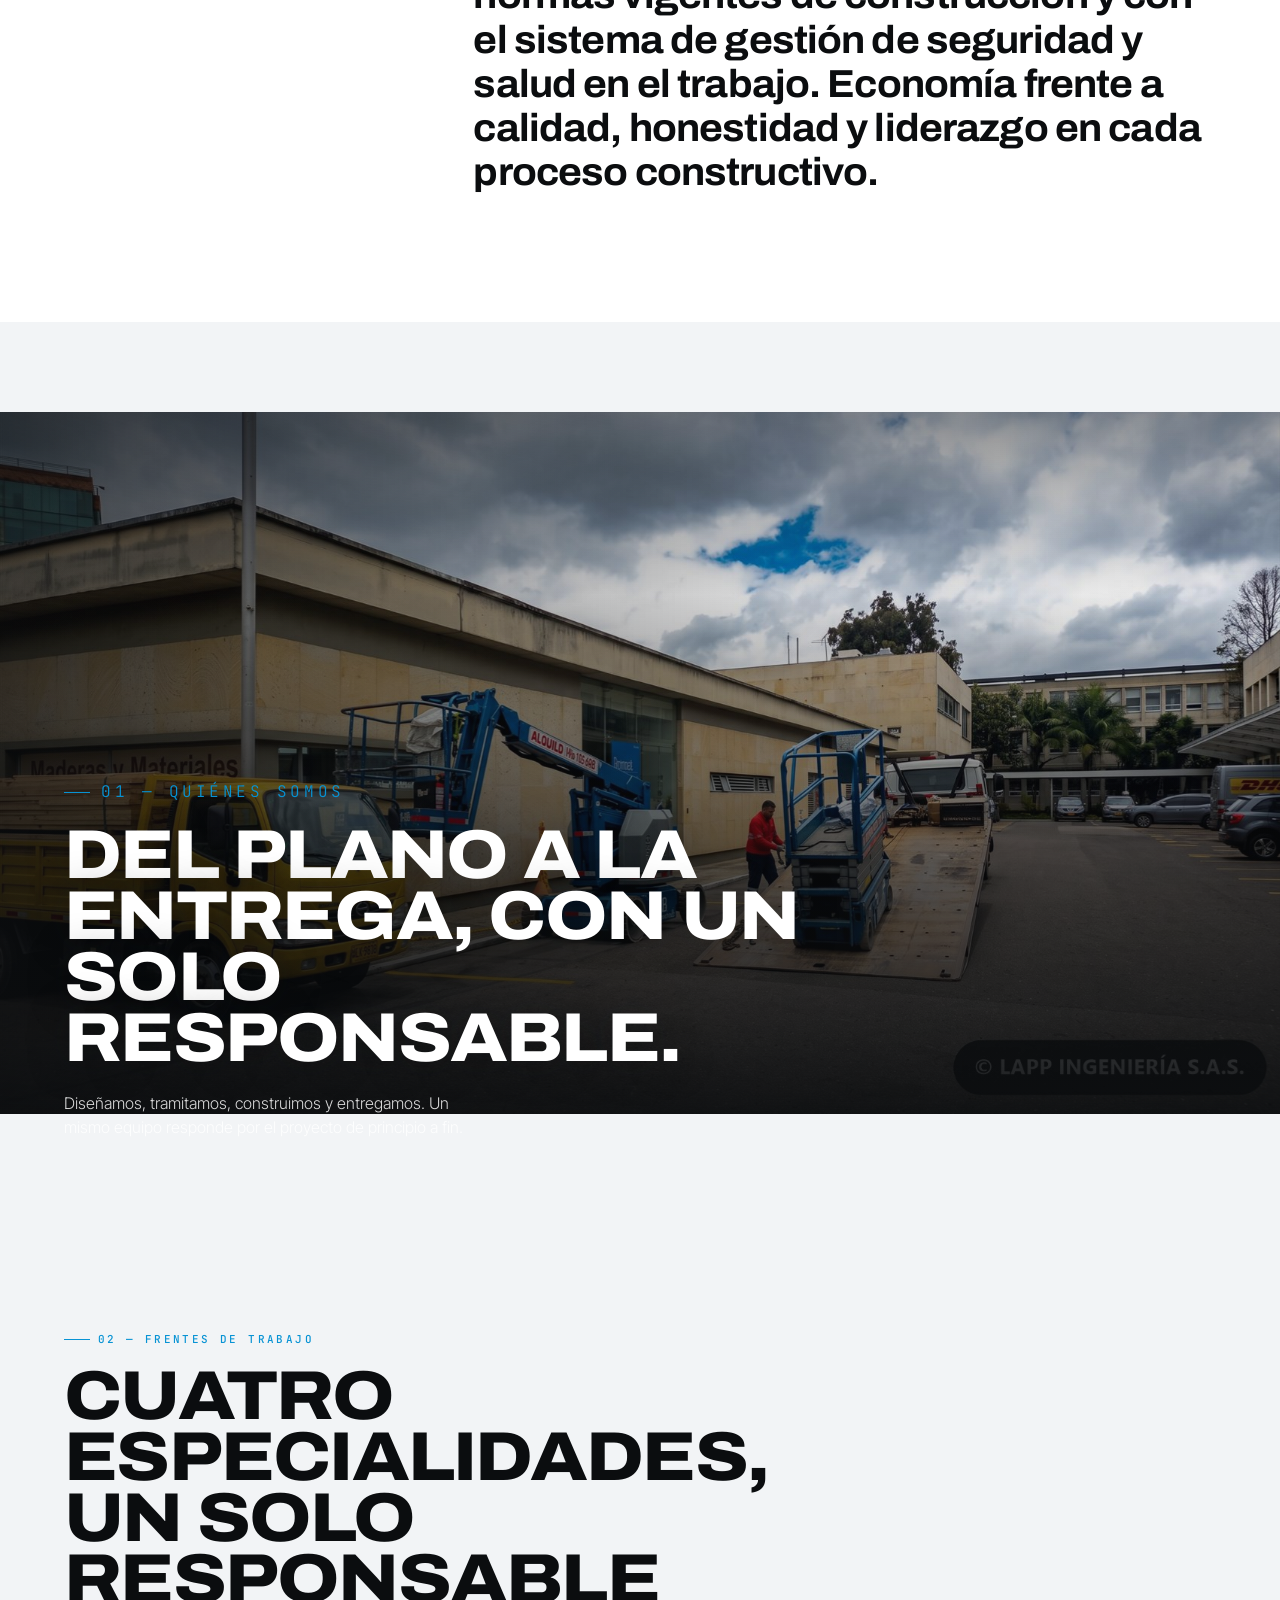
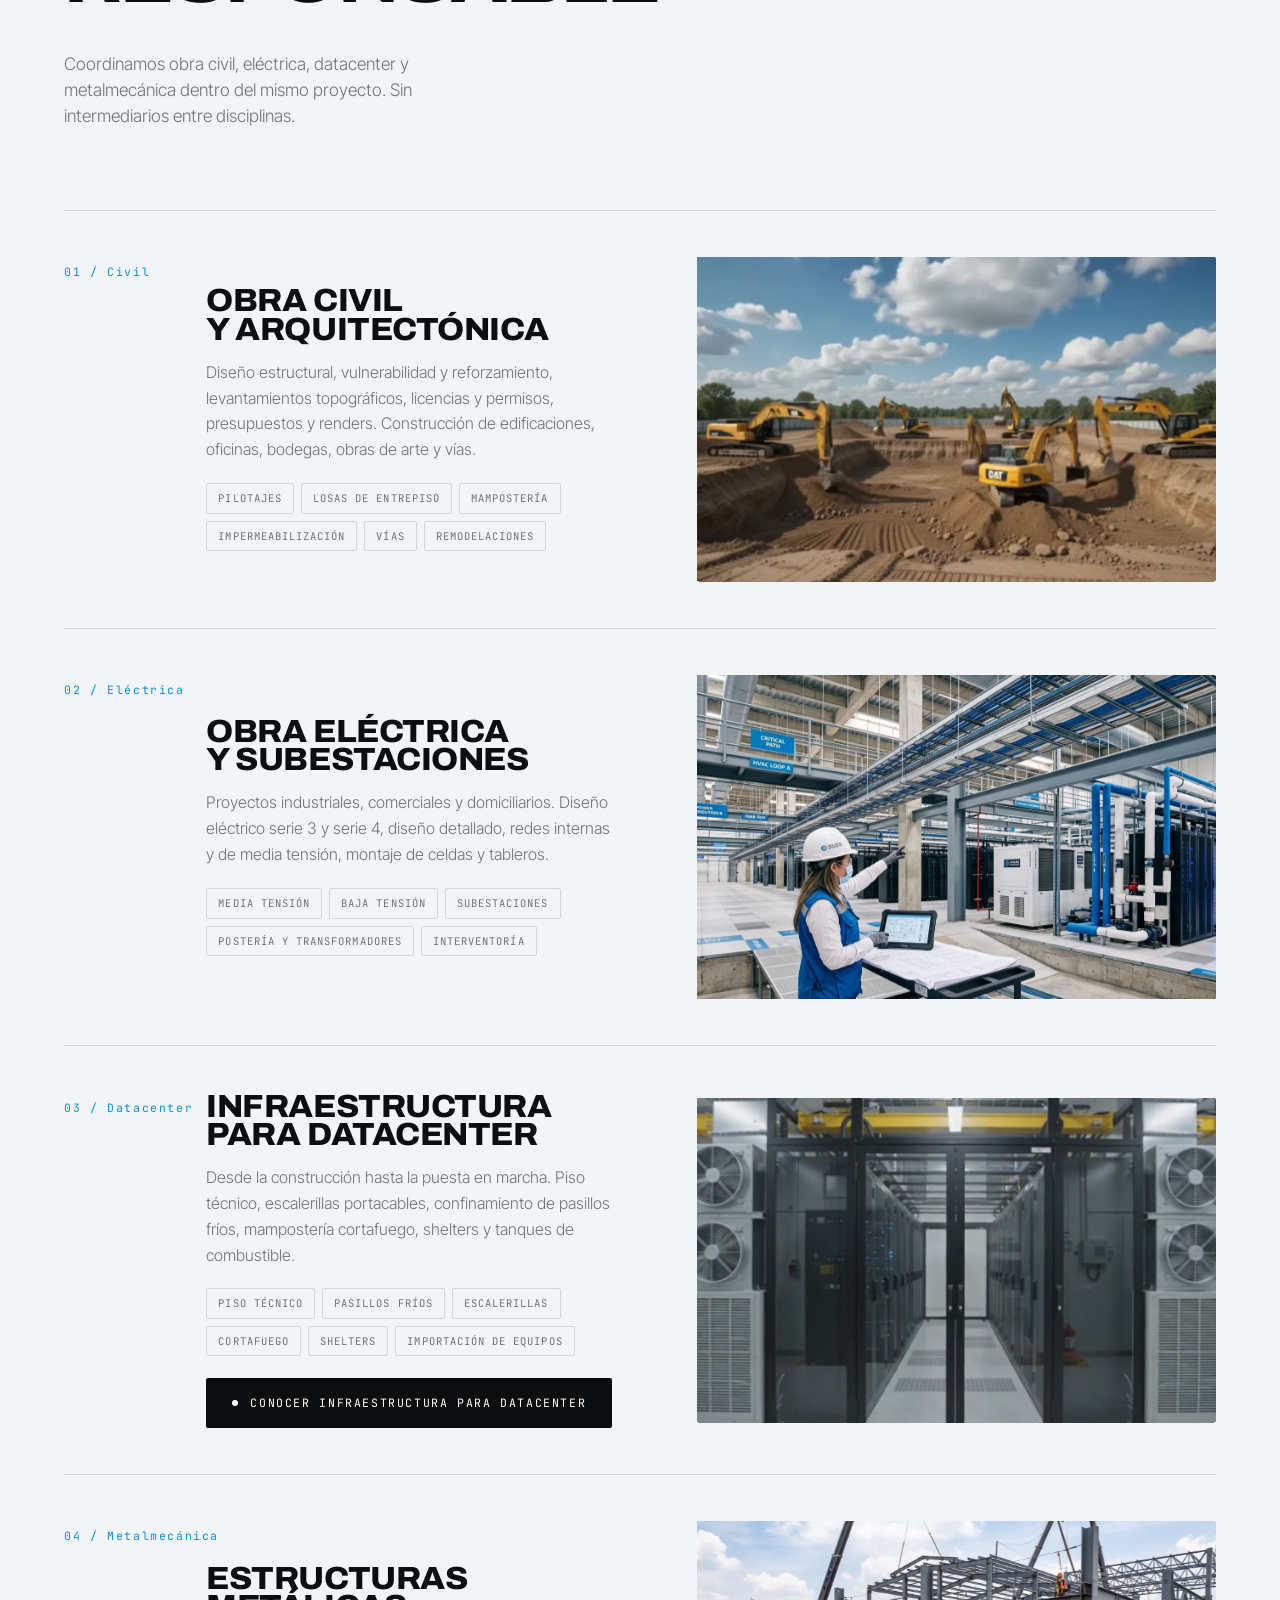
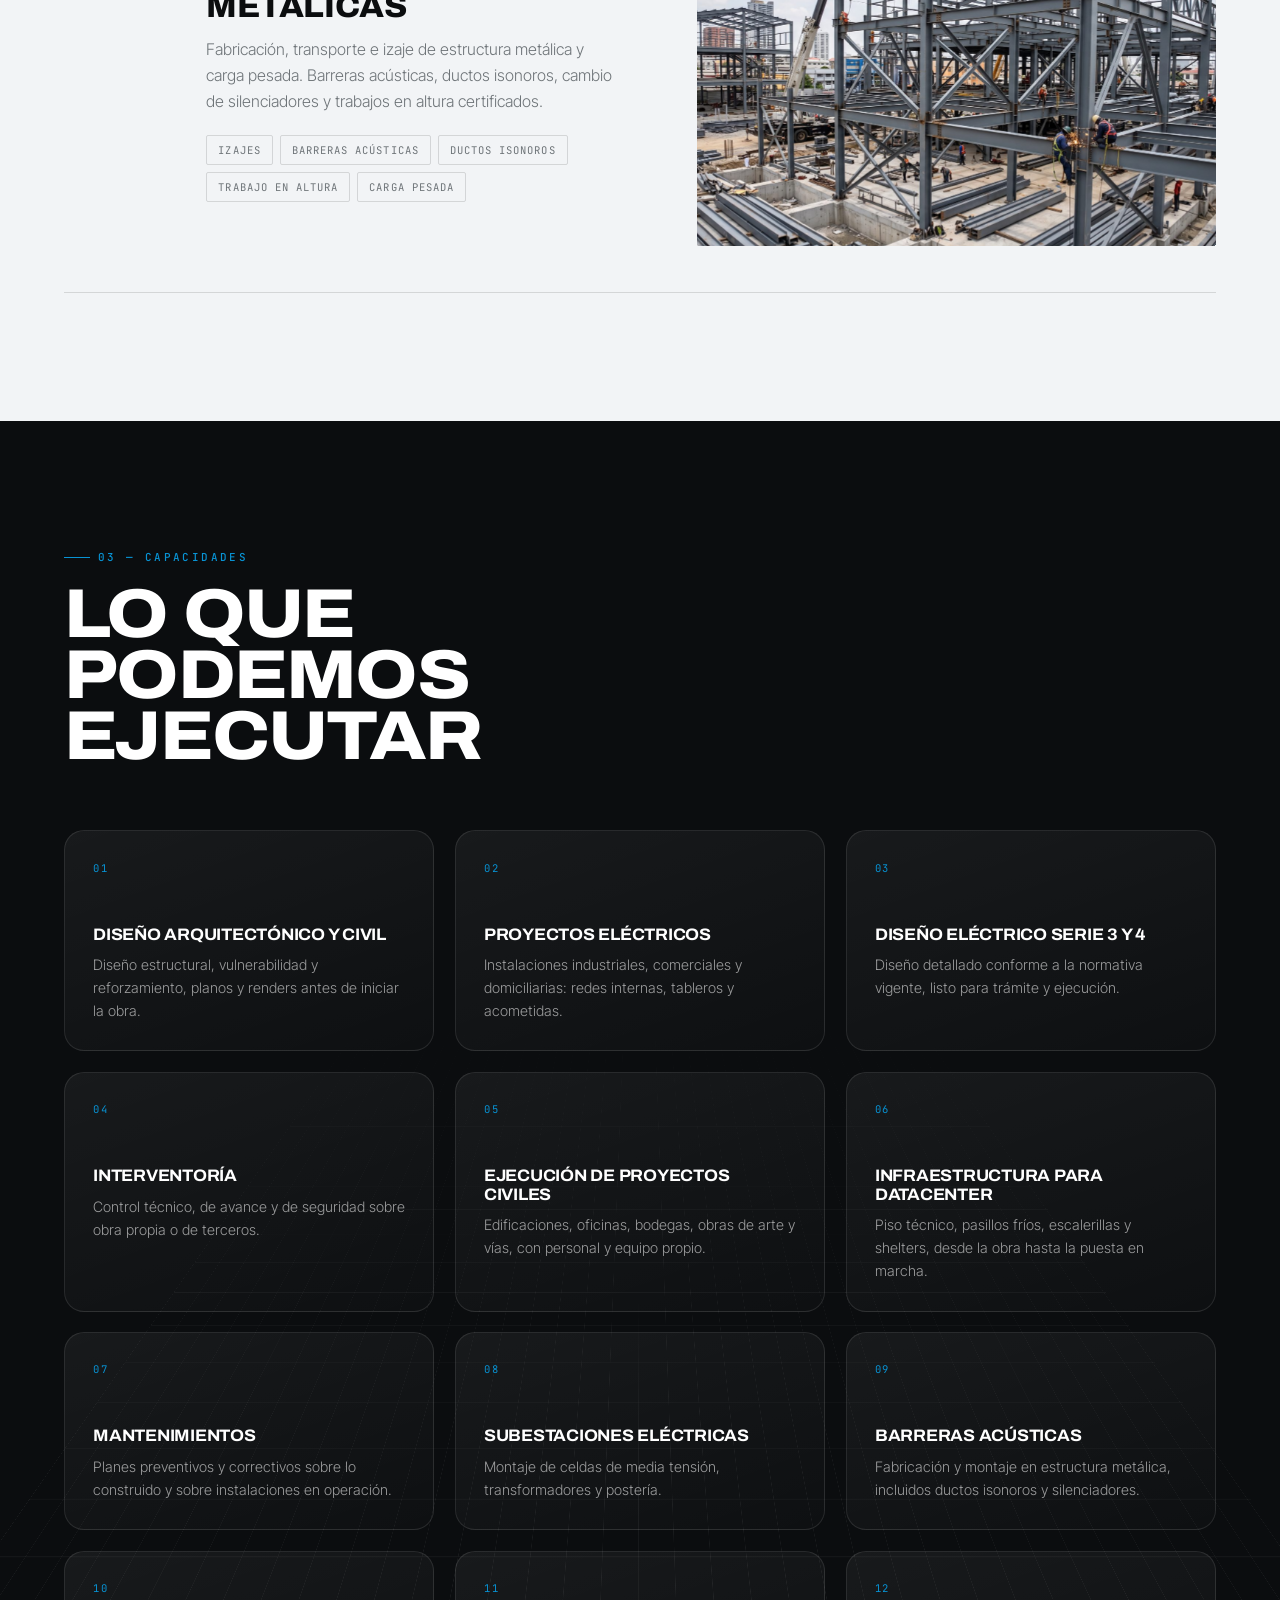
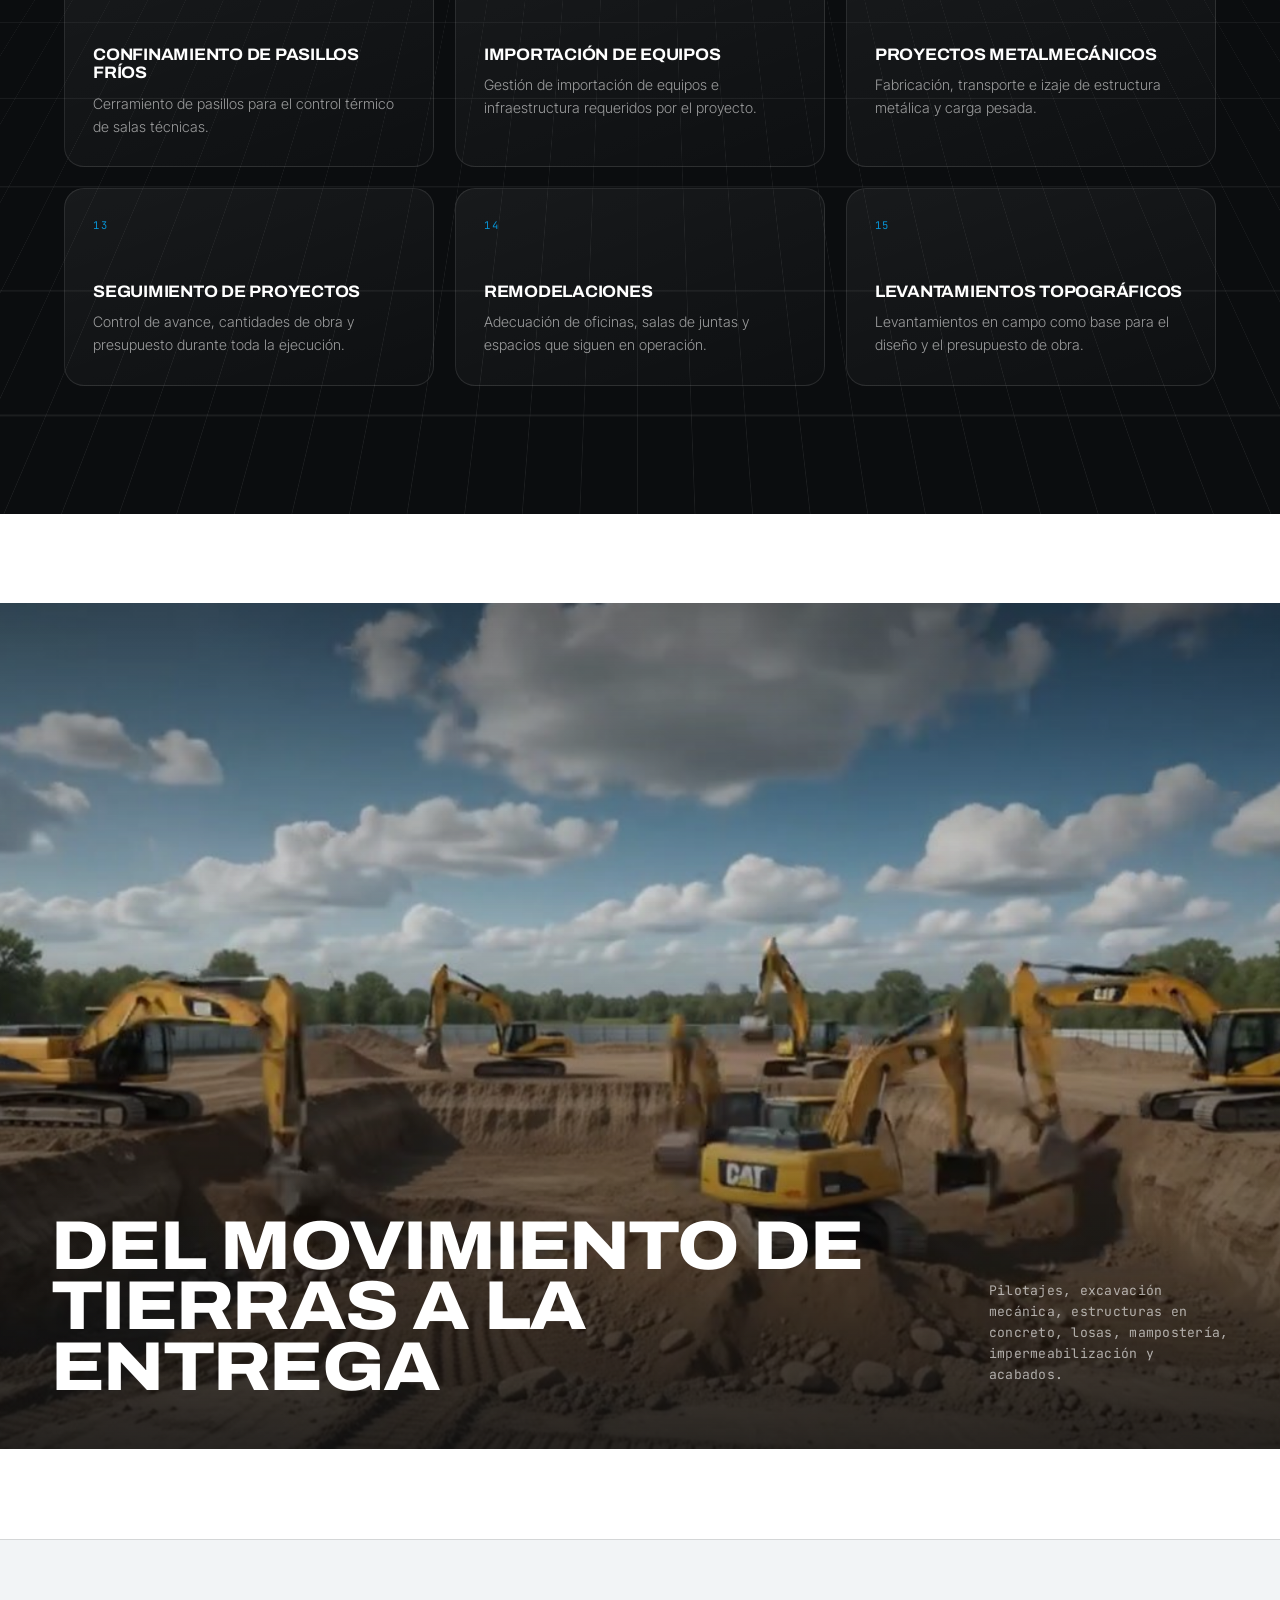
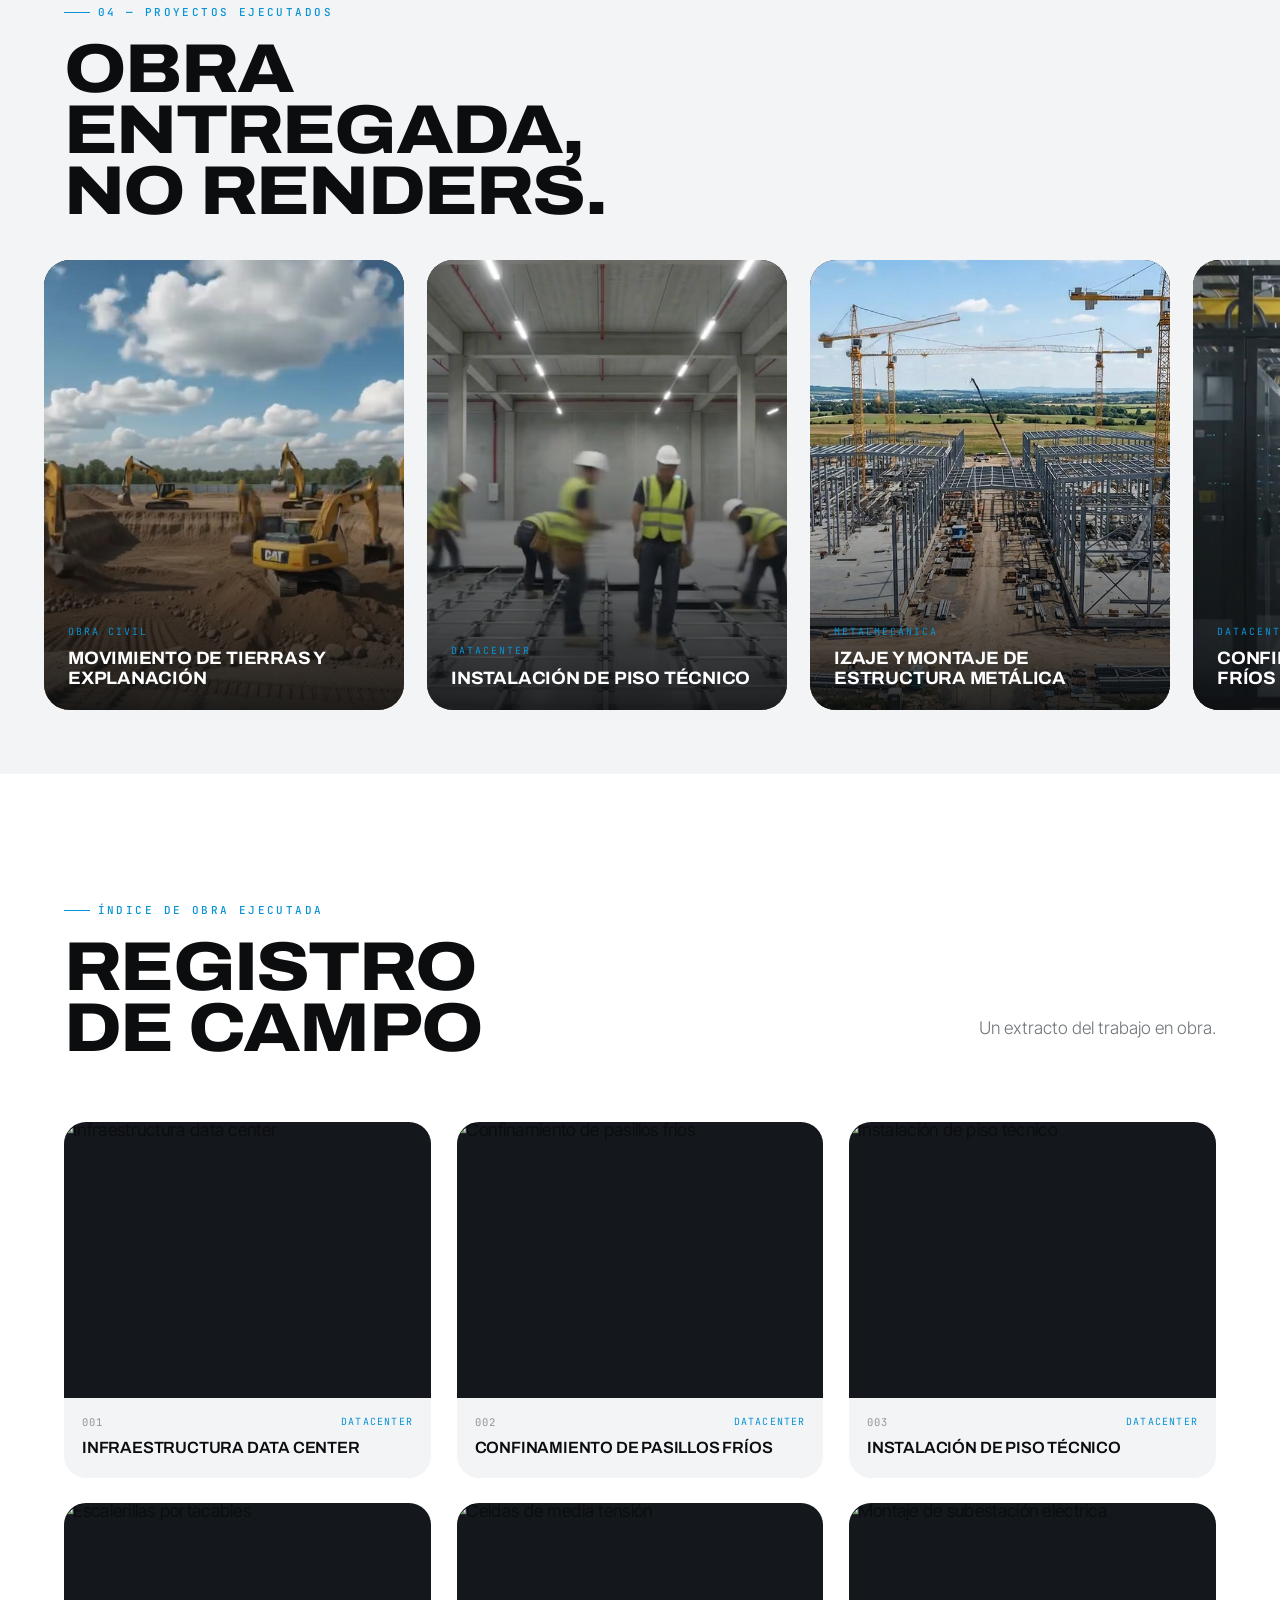
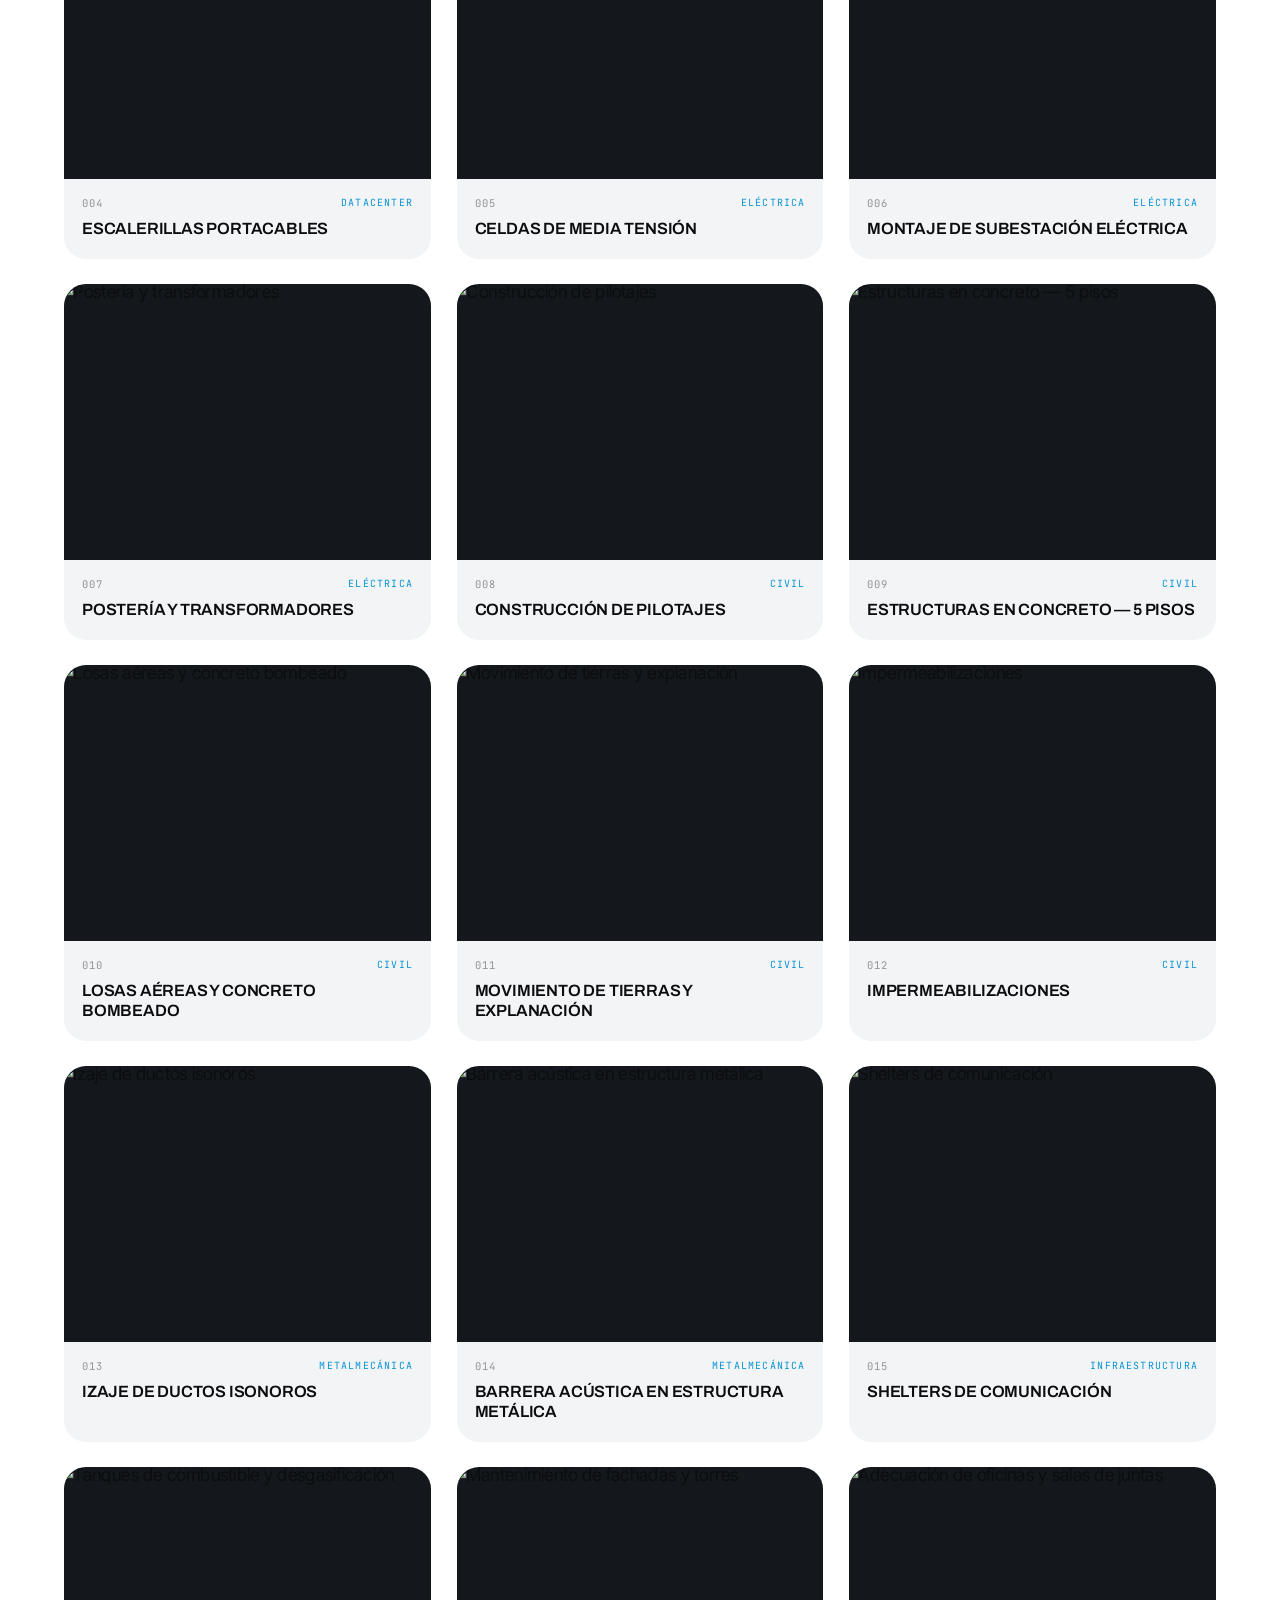
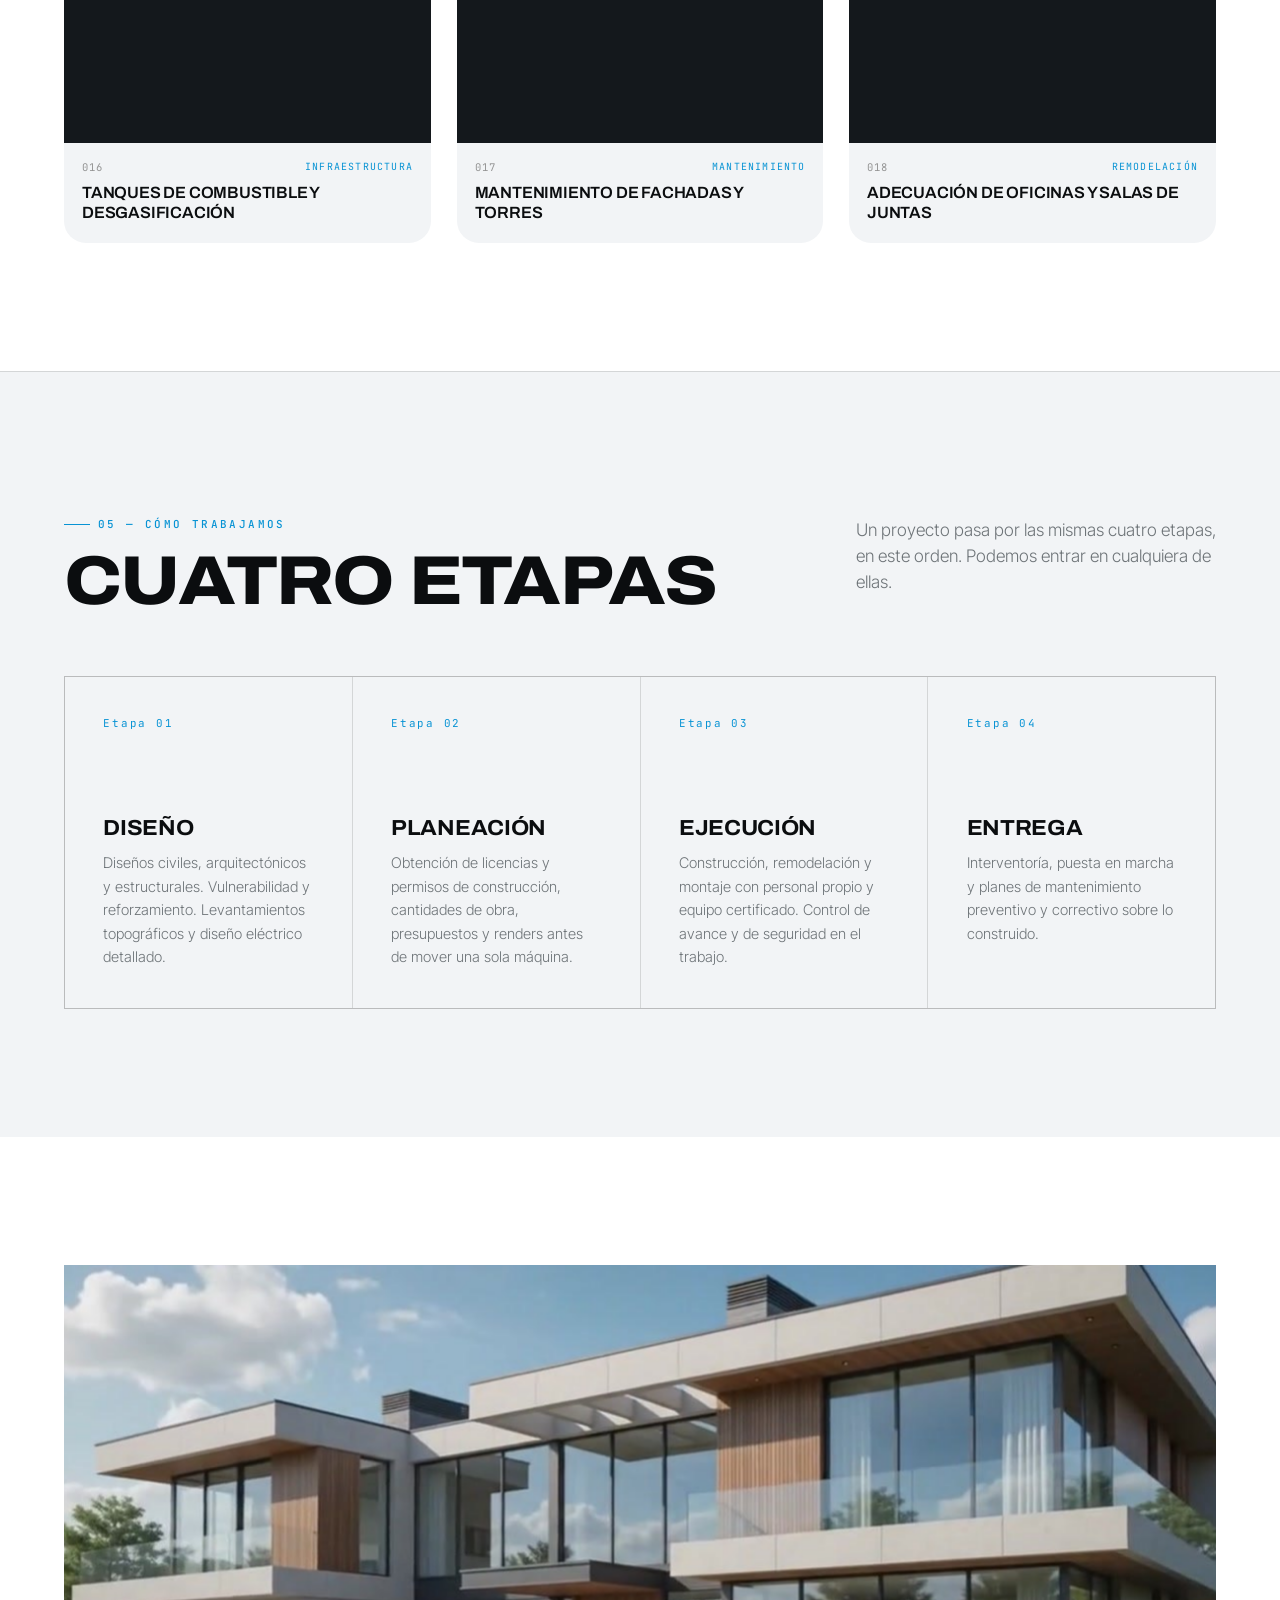
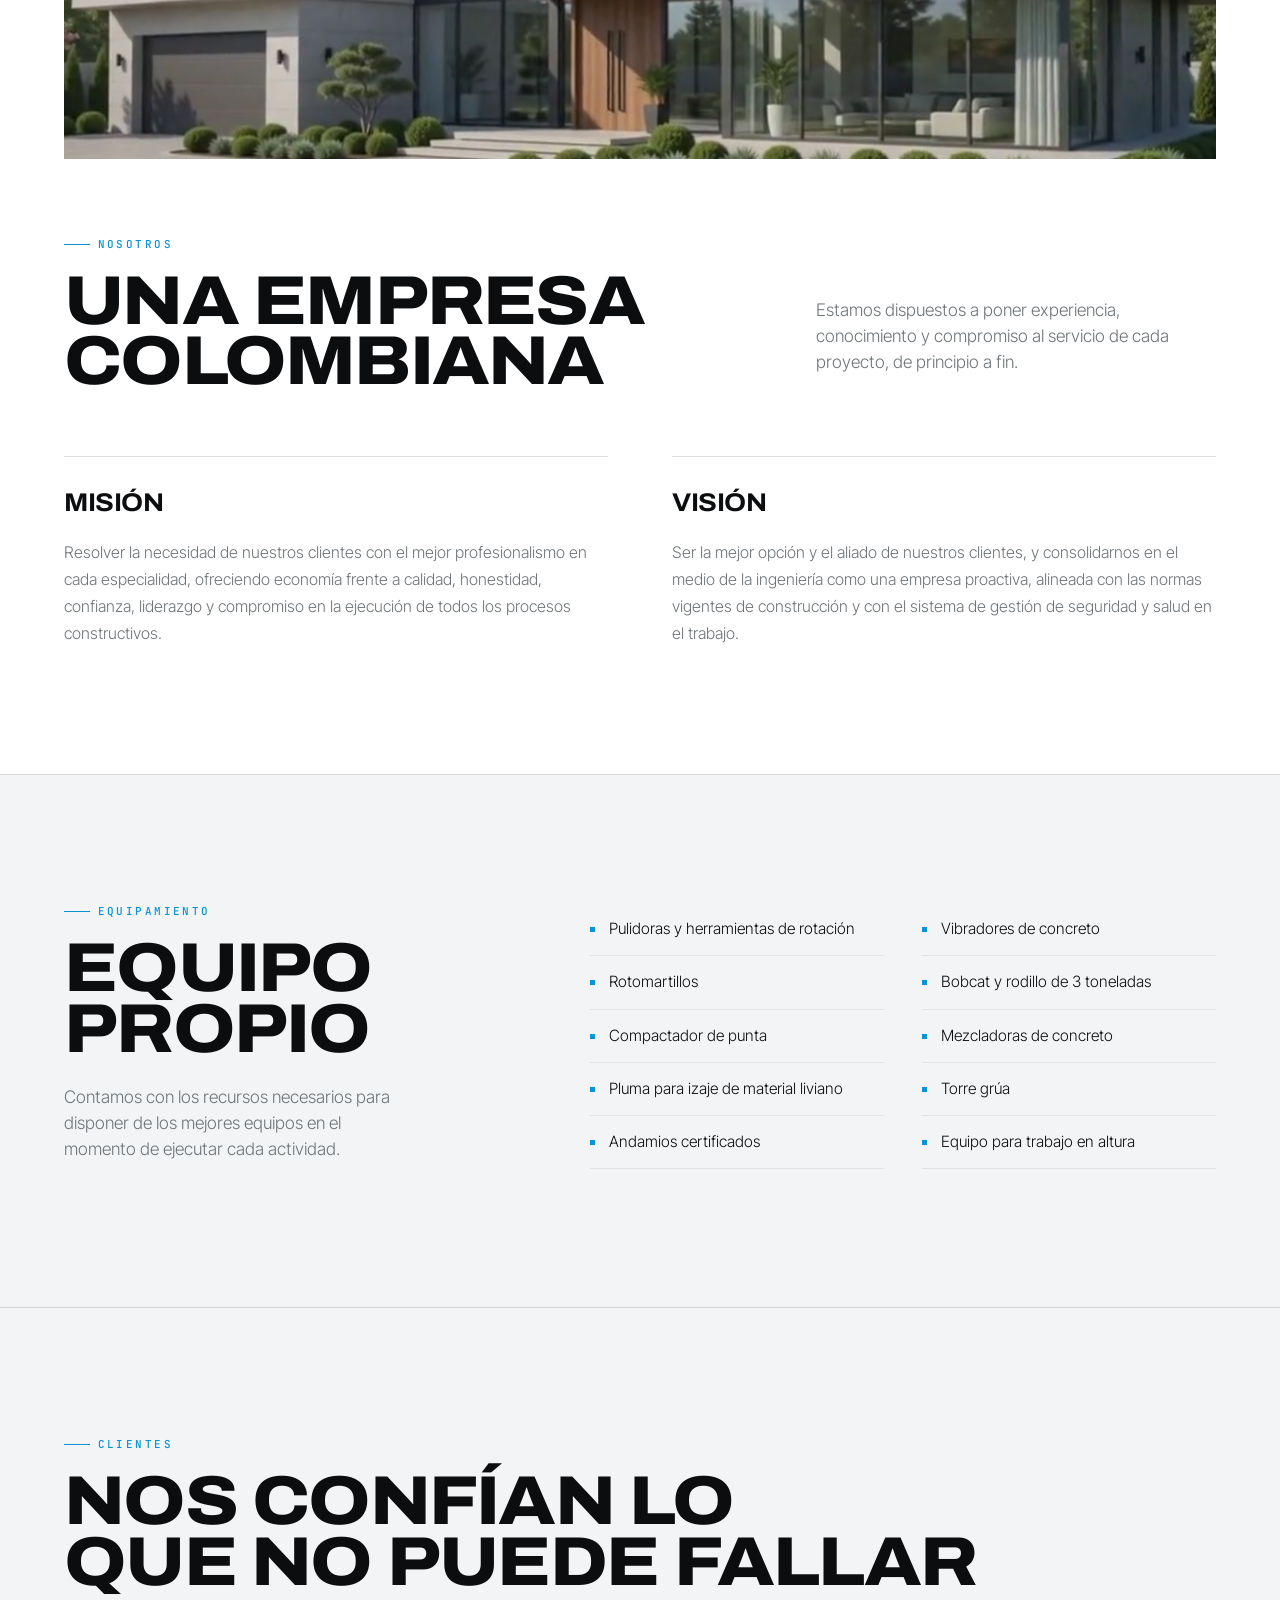
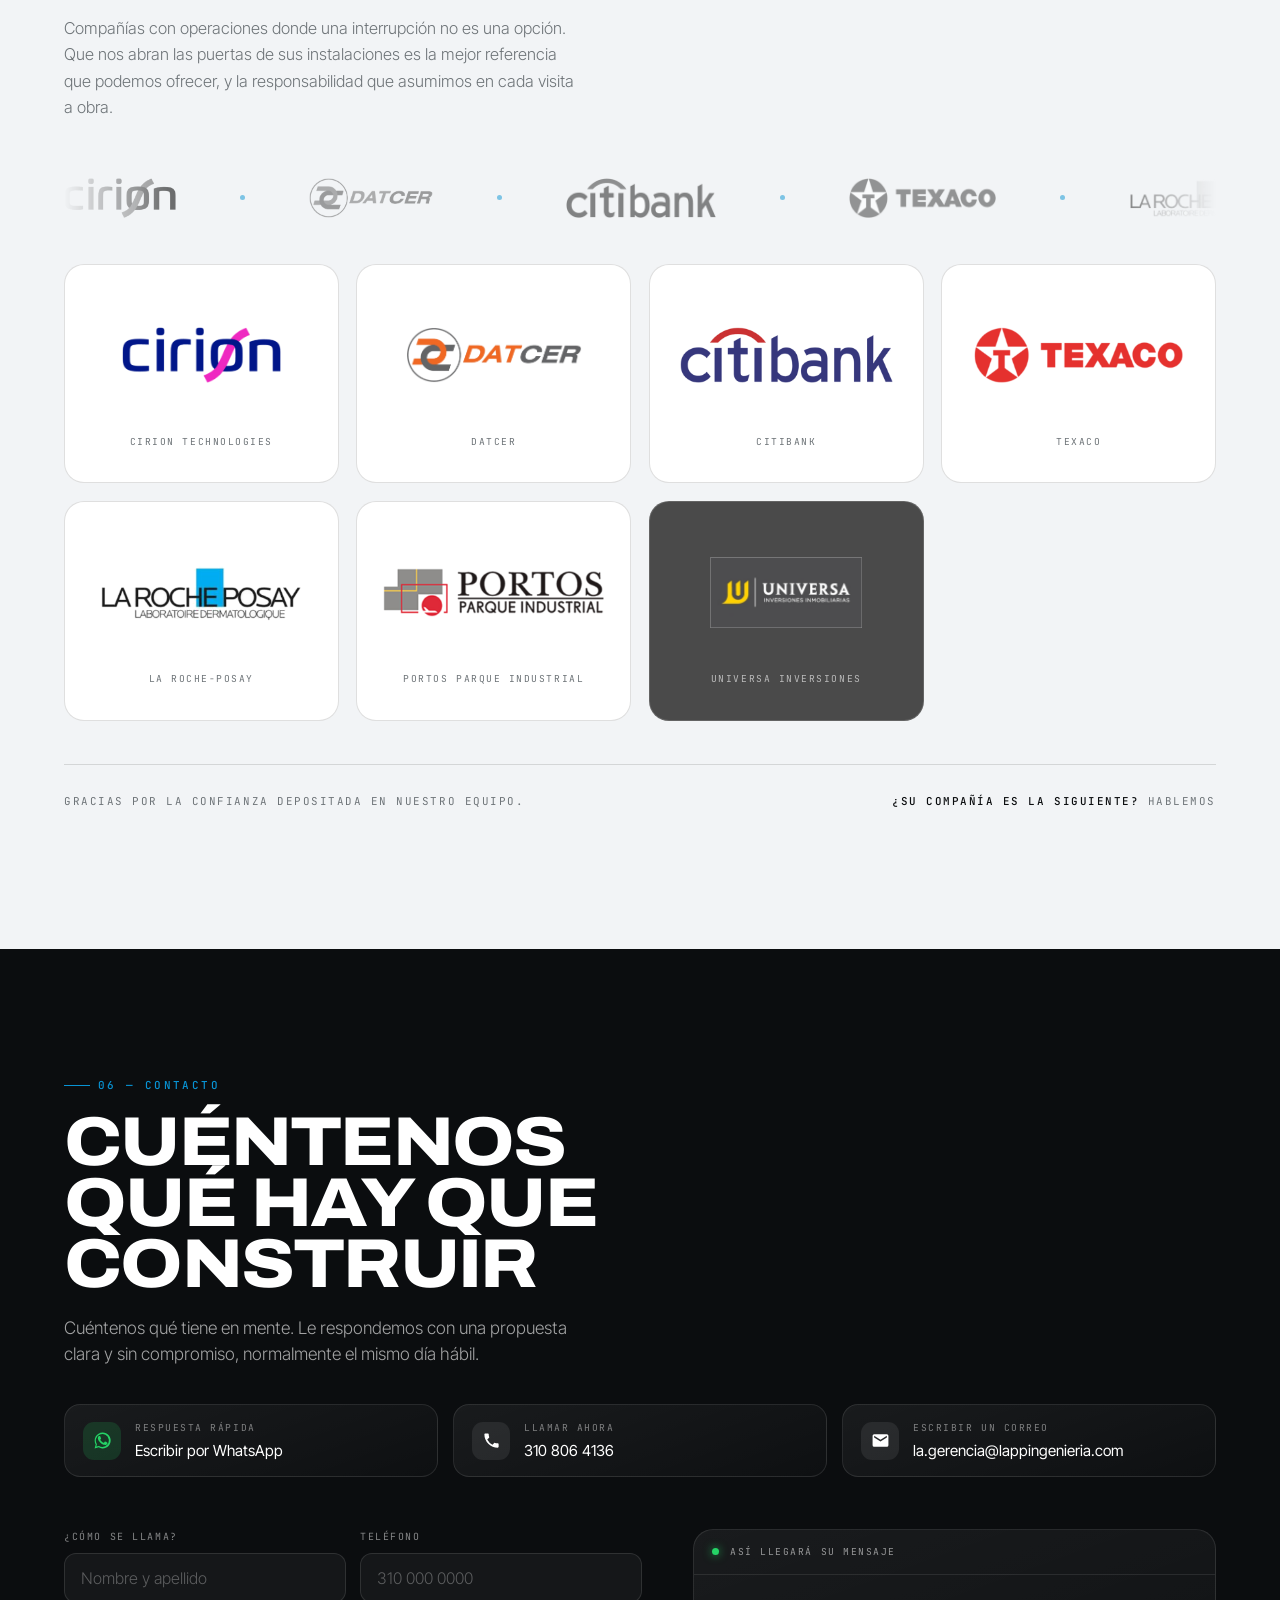
==== commit 8edc5e30: "Galeria de obra en datacenter y fotos mas altas con parallax mas profundo DATACENTER · nueva seccion" ====
--- a/index.html
+++ b/index.html
@@ -18,7 +18,7 @@
 <link rel="preconnect" href="https://fonts.googleapis.com">
 <link rel="preconnect" href="https://fonts.gstatic.com" crossorigin>
 <link href="https://fonts.googleapis.com/css2?family=Archivo:wdth,wght@62..125,400..900&family=Inter+Tight:wght@300;400;500;600&family=JetBrains+Mono:wght@400;500&display=swap" rel="stylesheet">
-<link rel="stylesheet" href="assets/site.css?v=20260810b">
+<link rel="stylesheet" href="assets/site.css?v=20260810c">
 </head>
 <body class="no-js">
 
@@ -574,7 +574,7 @@
 
 <script src="https://cdnjs.cloudflare.com/ajax/libs/gsap/3.12.5/gsap.min.js"></script>
 <script src="https://cdnjs.cloudflare.com/ajax/libs/gsap/3.12.5/ScrollTrigger.min.js"></script>
-<script src="assets/site.js?v=20260810b"></script>
-<script src="assets/contacto.js?v=20260810b"></script>
+<script src="assets/site.js?v=20260810c"></script>
+<script src="assets/contacto.js?v=20260810c"></script>
 </body>
 </html>
--- a/assets/site.css
+++ b/assets/site.css
@@ -568,6 +568,51 @@
 .gear__list div::before{content:"";width:5px;height:5px;background:var(--blue);flex:none;transform:translateY(-2px)}
 
 /* ============================================================
+   GALERÍA DE OBRA — dos columnas a distinta velocidad
+   Marcos altos y con mucho excedente de imagen: el recorrido largo del
+   parallax es lo que descubre encuadre y da la sensación de profundidad.
+   ============================================================ */
+.dcg{background:var(--ink);color:#fff;position:relative;overflow:hidden}
+.dcg .gridplane{--gc:rgba(255,255,255,.07);height:44%}
+.dcg__in{position:relative;z-index:4}
+.dcg__head{display:flex;flex-wrap:wrap;align-items:flex-end;justify-content:space-between;gap:26px}
+.dcg__deck{font-size:clamp(1rem,1.15vw,1.18rem);line-height:1.62;font-weight:300;color:rgba(255,255,255,.62);max-width:46ch}
+
+.dcg__grid{display:grid;grid-template-columns:1fr 1fr;gap:clamp(16px,2.6vw,44px);align-items:start;margin-top:clamp(34px,4.4vw,66px)}
+.dcg__col{display:grid;gap:clamp(20px,3vw,52px)}
+/* la segunda columna arranca más abajo: el desfase es lo que hace que las dos
+   velocidades se lean como profundidad y no como un simple desplazamiento */
+.dcg__col--b{margin-top:clamp(44px,9vw,140px)}
+
+.dcg__fig{margin:0;position:relative}
+.dcg__img{position:relative;overflow:hidden;border-radius:22px;background:var(--ink-2)}
+.dcg__fig--tall .dcg__img{aspect-ratio:3/4}
+.dcg__fig--wide .dcg__img{aspect-ratio:3/2}
+.dcg__img img{position:absolute;top:-19%;left:0;width:100%;height:138%;max-width:none;object-fit:cover;will-change:transform}
+.dcg__img::after{
+  content:"";position:absolute;inset:0;pointer-events:none;border-radius:inherit;
+  box-shadow:inset 0 0 0 1px rgba(255,255,255,.1);
+  background:linear-gradient(180deg,transparent 64%,rgba(11,13,15,.42))
+}
+.dcg__n{
+  position:absolute;top:16px;left:16px;z-index:3;
+  font-family:var(--mono);font-size:.58rem;letter-spacing:.18em;text-transform:uppercase;color:#fff;
+  background:rgba(11,13,15,.55);-webkit-backdrop-filter:blur(12px);backdrop-filter:blur(12px);
+  border:1px solid rgba(255,255,255,.18);padding:7px 13px;border-radius:999px
+}
+.dcg__cap{margin-top:15px;font-family:var(--mono);font-size:.62rem;letter-spacing:.16em;text-transform:uppercase;color:rgba(255,255,255,.42);line-height:1.7}
+.dcg__cap b{display:block;font-weight:400;font-size:.74rem;color:rgba(255,255,255,.86);letter-spacing:.1em;margin-bottom:5px}
+
+@media (max-width:820px){
+  .dcg__grid{grid-template-columns:1fr;gap:clamp(20px,5vw,32px)}
+  .dcg__col--b{margin-top:0}
+  .dcg__fig--tall .dcg__img,.dcg__fig--wide .dcg__img{aspect-ratio:4/3}
+}
+@media (prefers-reduced-motion:reduce){
+  .dcg__img img{top:0;height:100%}
+}
+
+/* ============================================================
    MODELO INTERACTIVO DE OBRA
    Va en un iframe a propósito: el modelo usa position:fixed y
    overflow:hidden sobre html,body, así que incrustado directamente se
@@ -622,16 +667,22 @@
 
 /* listado */
 .svcx__list{display:grid;gap:clamp(56px,7vw,124px);margin-top:clamp(36px,4.6vw,68px)}
-.svcx__item{display:grid;grid-template-columns:minmax(0,1.04fr) minmax(0,.96fr);gap:clamp(28px,4.6vw,76px);align-items:center}
+/* la columna de imagen manda: cuanto más ancha, menos recorte lateral sufre
+   una fotografía apaisada dentro de un marco alto */
+.svcx__item{display:grid;grid-template-columns:minmax(0,1.32fr) minmax(0,.88fr);gap:clamp(28px,4vw,64px);align-items:center}
 /* filas impares invierten el orden: evita que la página se sienta repetitiva */
 .svcx__item:nth-child(even) .svcx__media{order:2}
 .svcx__item.is-off{display:none}
 
-.svcx__media{position:relative;overflow:hidden;border-radius:24px;background:var(--ink-2);aspect-ratio:4/3}
+/* 3:2 en vez de 4:3: el marco crece en altura pero sigue siendo apaisado, que
+   es la única forma de que una foto apaisada no pierda medio encuadre por los
+   lados. Las verticales van a 3:4. */
+.svcx__media{position:relative;overflow:hidden;border-radius:24px;background:var(--ink-2);aspect-ratio:3/2}
 .svcx__media--tall{aspect-ratio:3/4}
-/* la imagen sobresale por arriba y por abajo: ese excedente es el recorrido
-   del parallax, así nunca se ve un borde vacío al desplazarse */
-.svcx__media img{position:absolute;top:-11%;left:0;width:100%;height:122%;object-fit:cover;will-change:transform}
+/* La imagen sobresale por arriba y por abajo: ese excedente es el recorrido
+   del parallax, así nunca se ve un borde vacío al desplazarse. Cuanto mayor
+   el excedente, más largo el recorrido y más porción de foto se descubre. */
+.svcx__media img{position:absolute;top:-17%;left:0;width:100%;height:134%;max-width:none;object-fit:cover;will-change:transform}
 .svcx__media::after{
   content:"";position:absolute;inset:0;pointer-events:none;border-radius:inherit;
   box-shadow:inset 0 0 0 1px rgba(11,13,15,.08);
